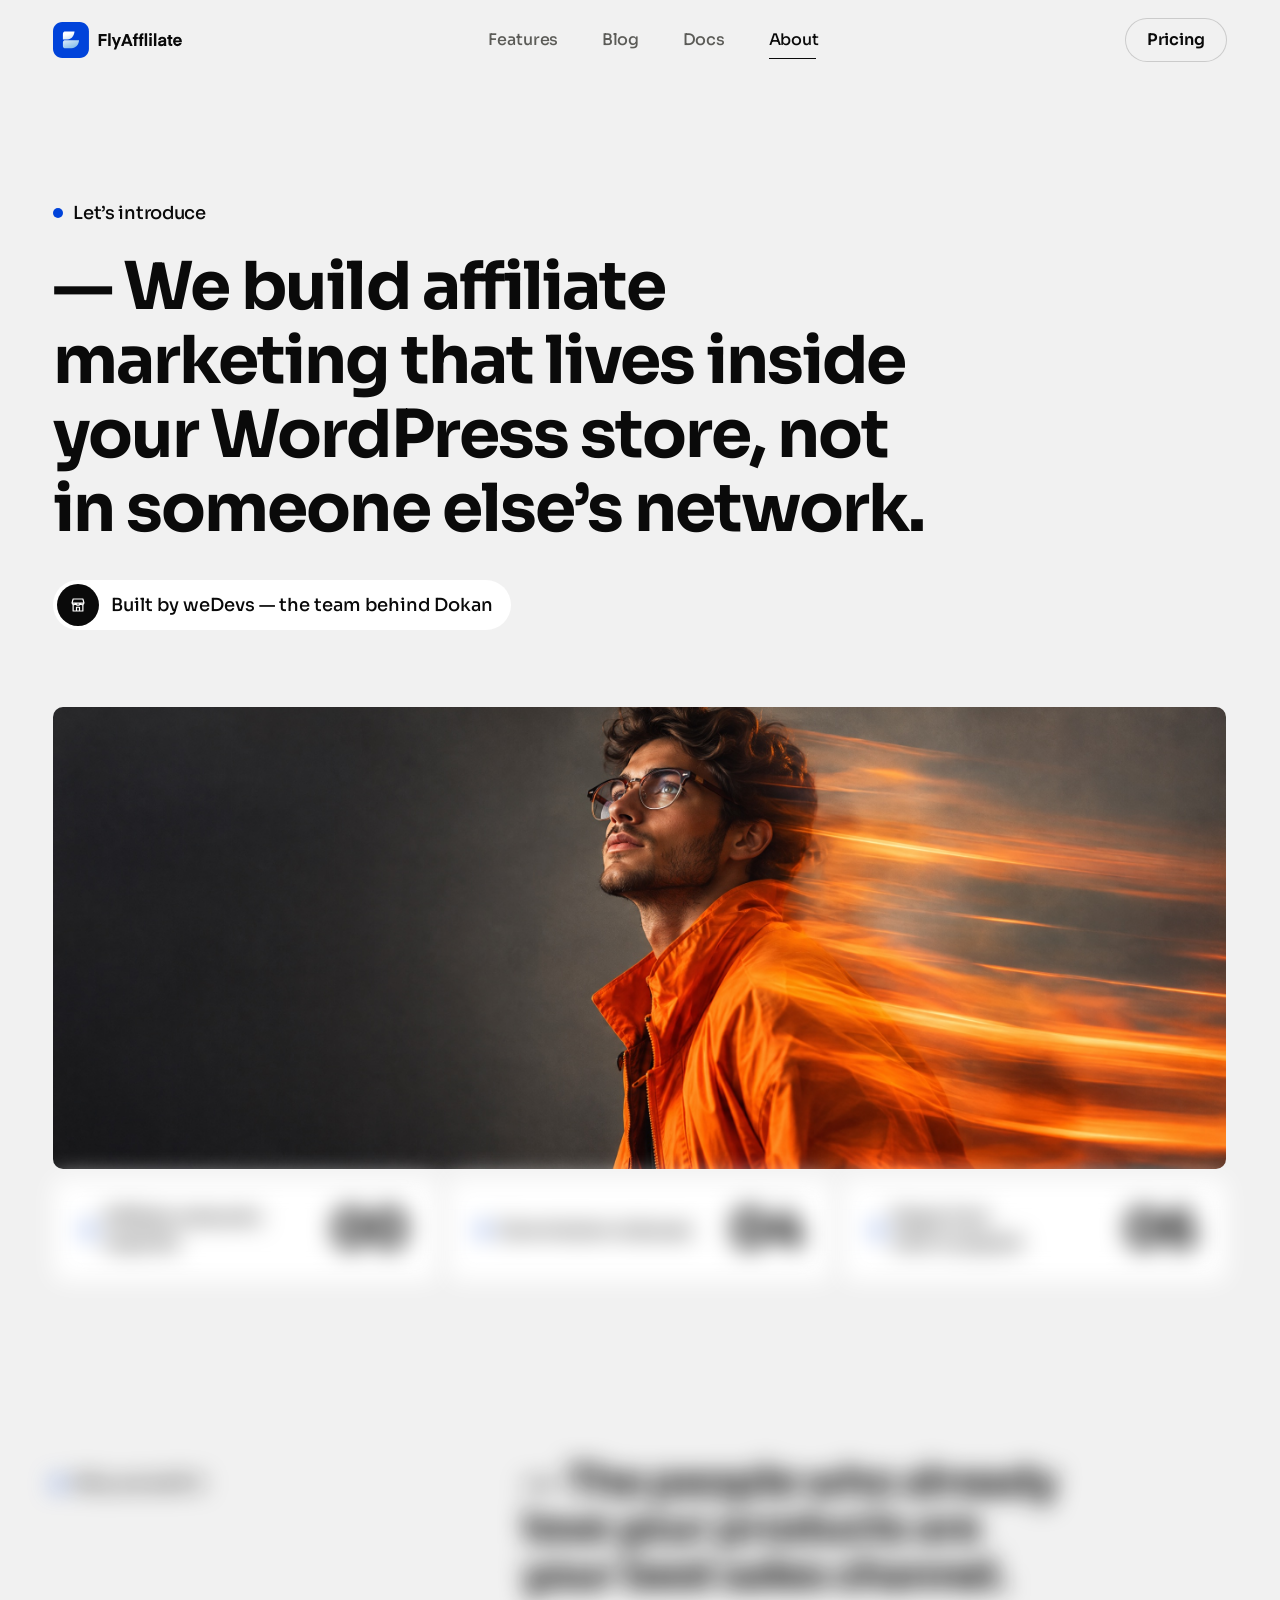
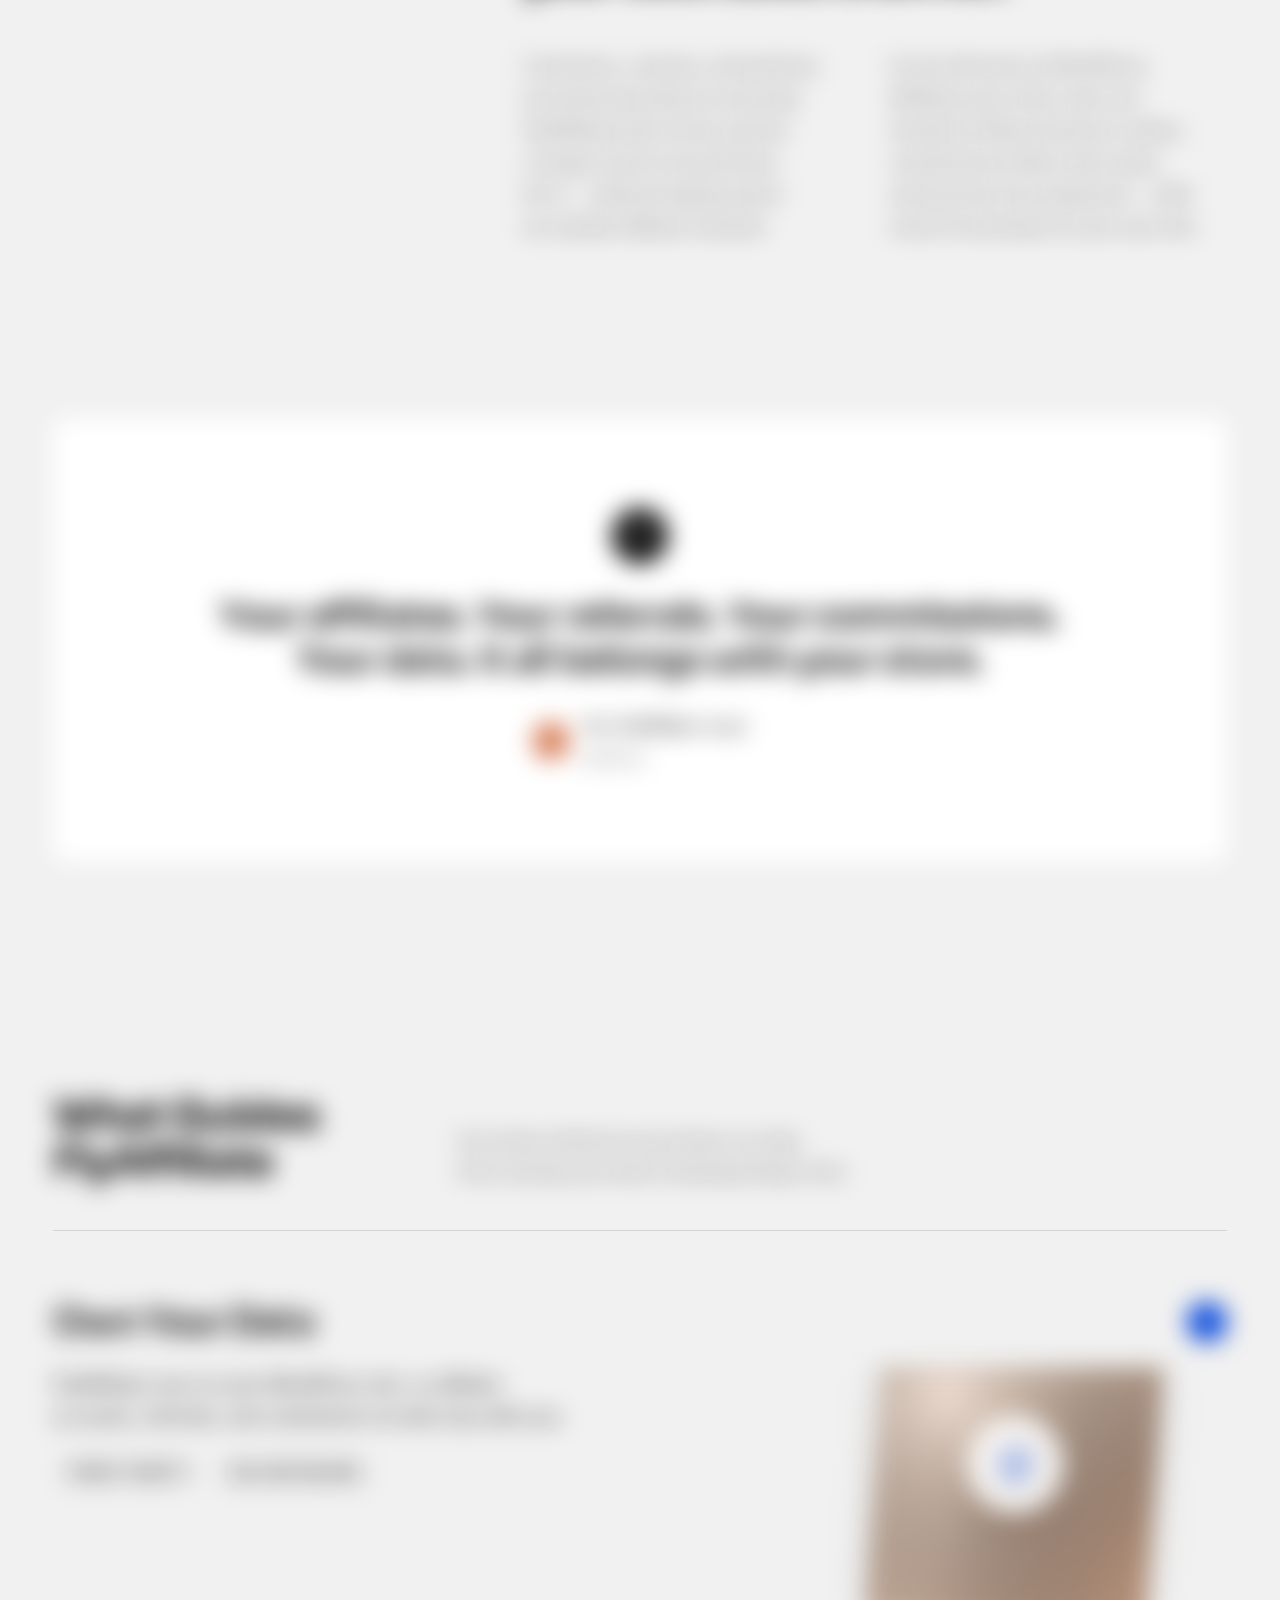
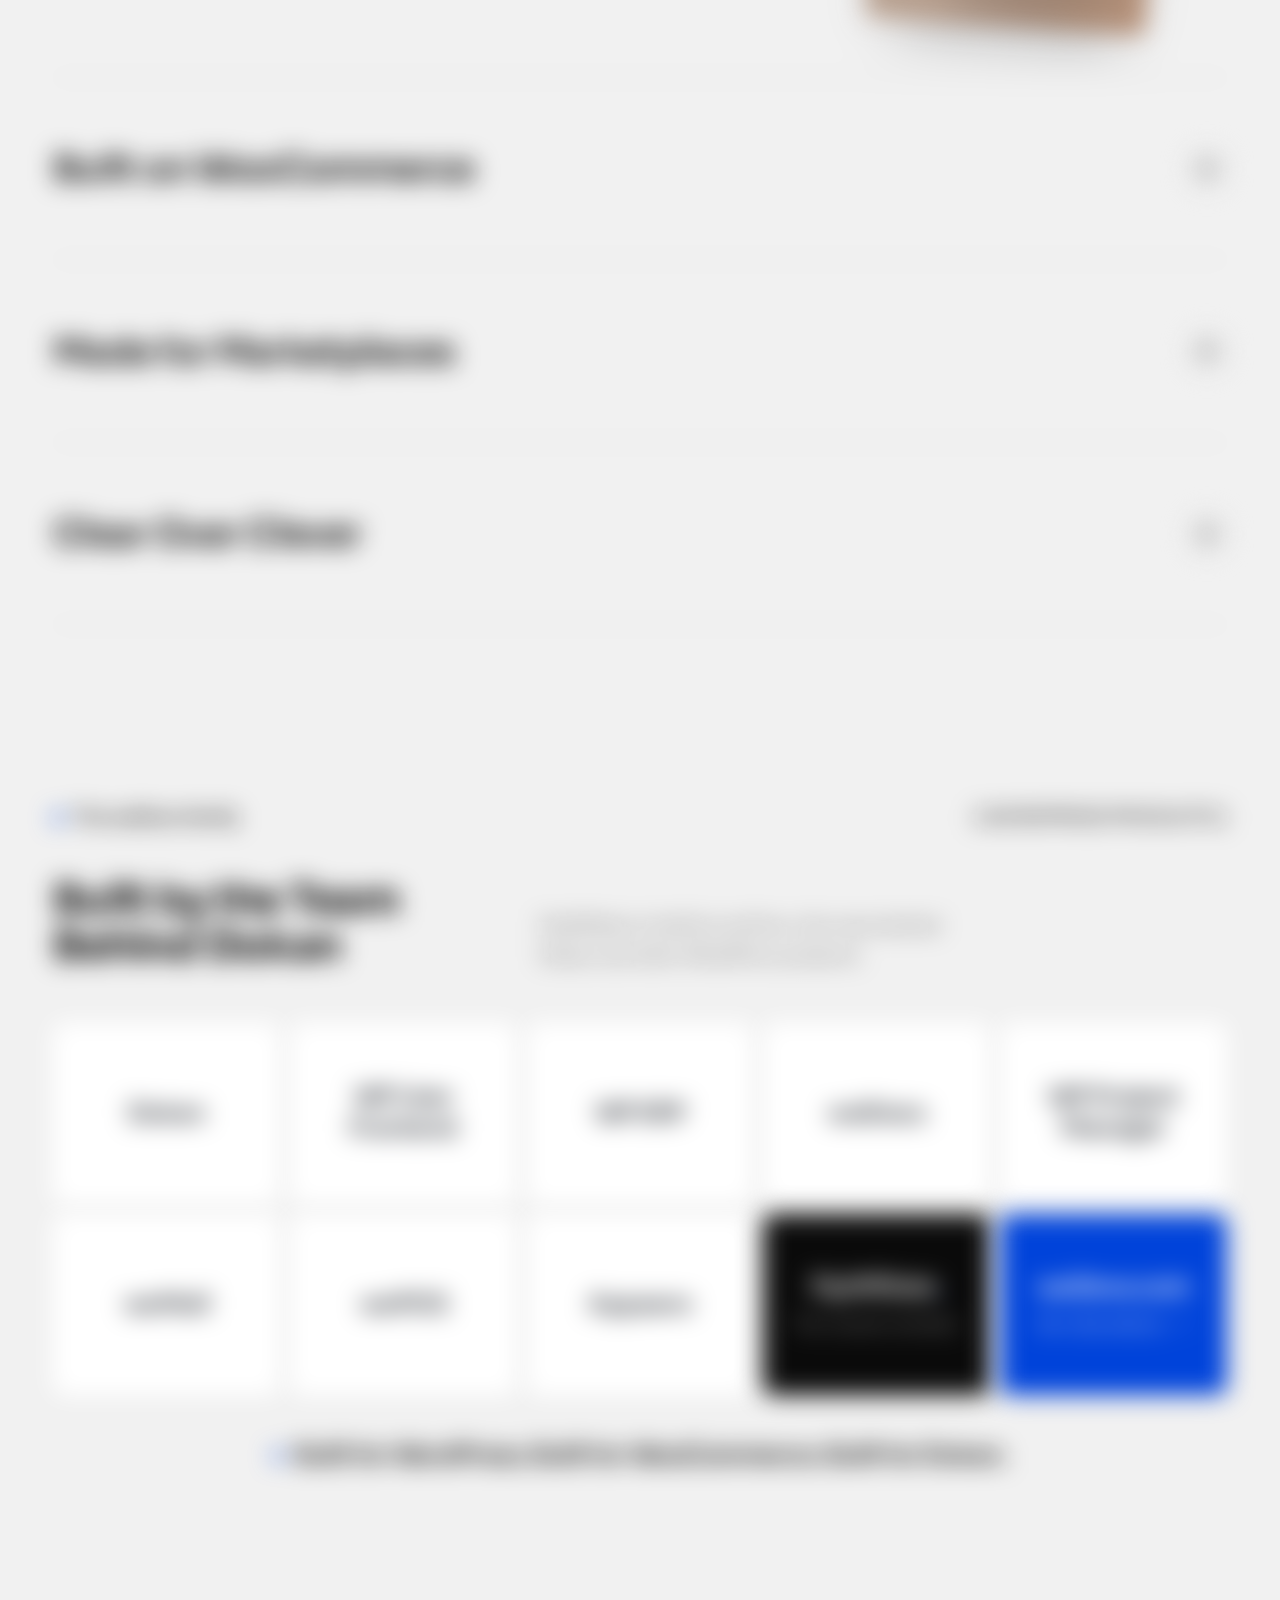
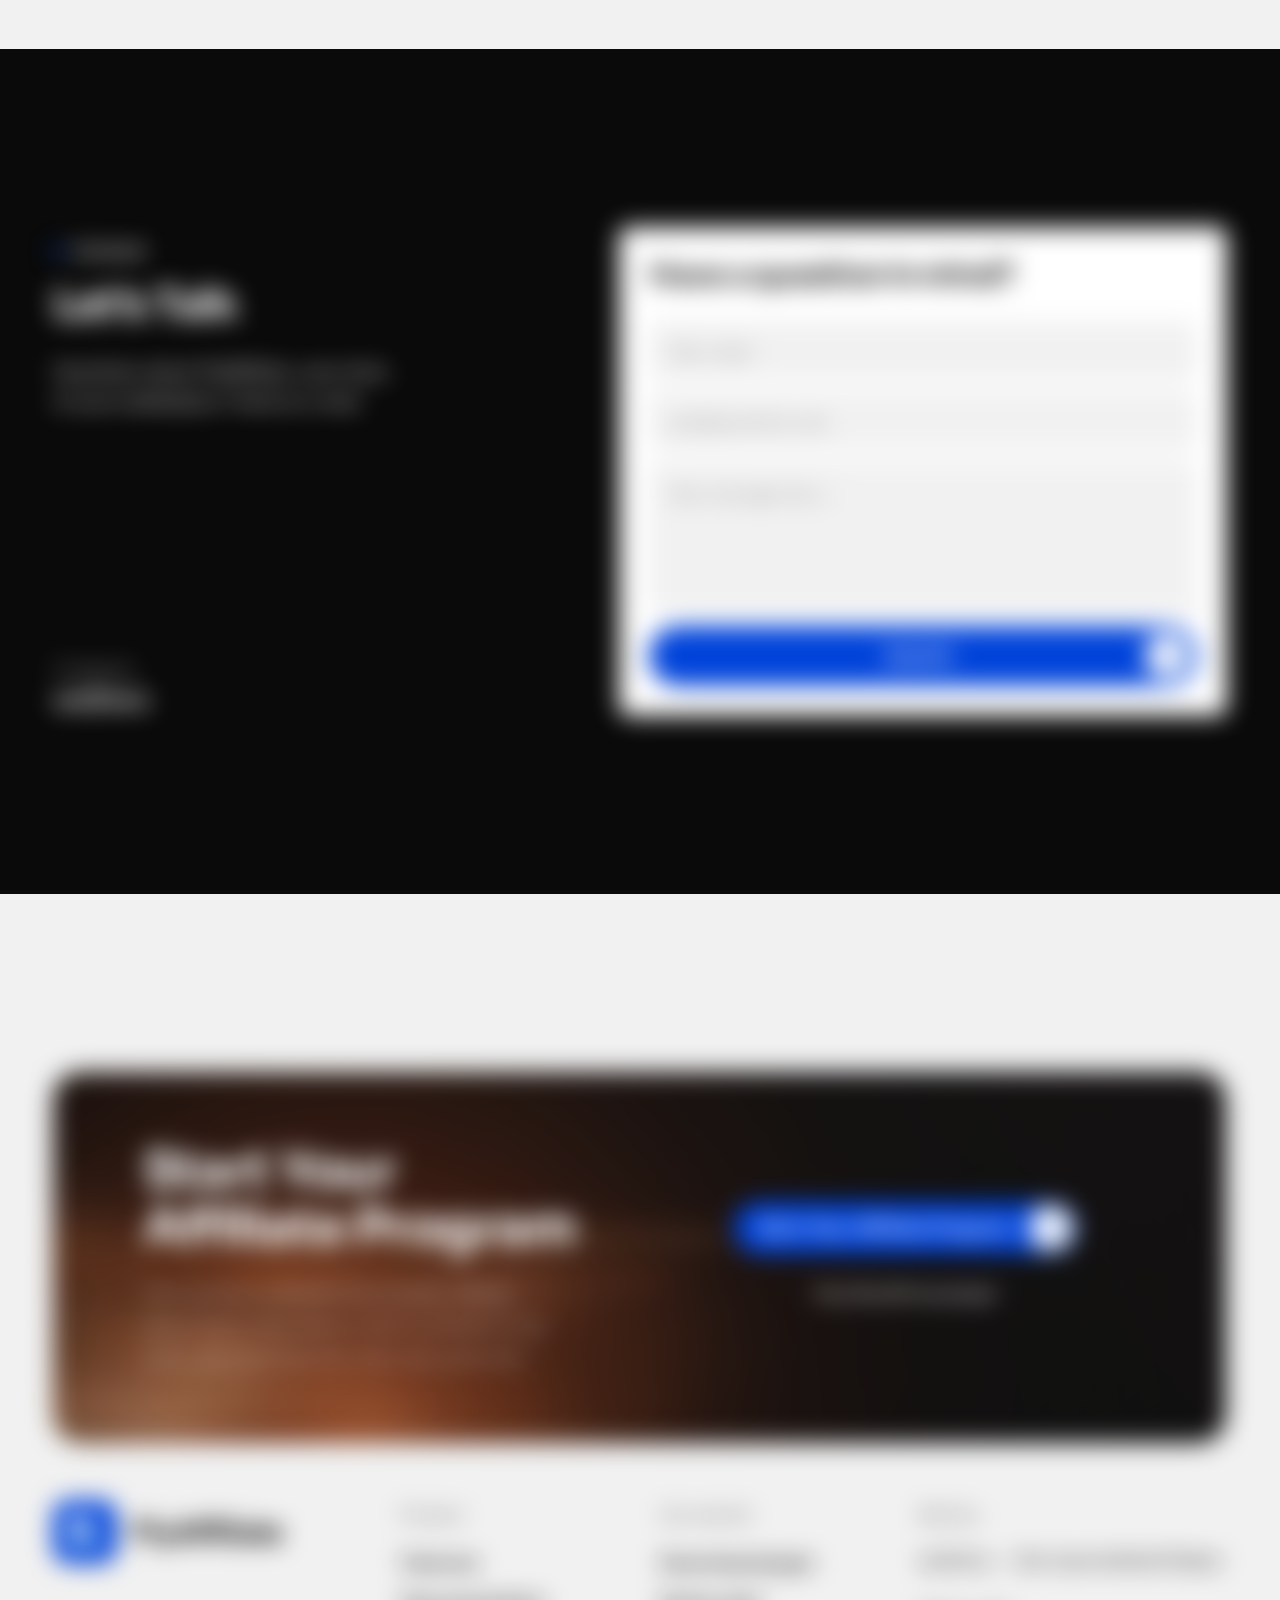
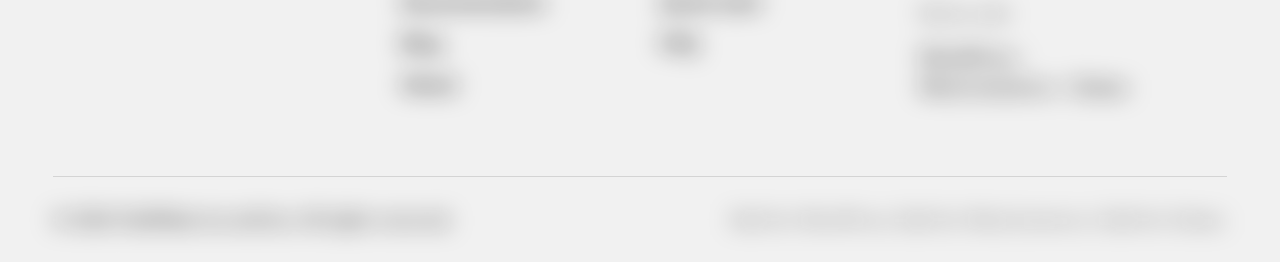
==== about/index.html @ 1cd8ad5a "Pricing: green check icons on the Starter and Agency cards Co-Authored-By: Claude Opus 5.5 <noreply@" ====
<!doctype html>
<html lang="en">
<head>
<meta charset="utf-8">
<meta name="viewport" content="width=device-width, initial-scale=1">
<title>About — FlyAffiliate</title>
<meta name="description" content="FlyAffiliate is built by weDevs, the team behind Dokan and other WordPress products. Affiliate marketing that runs on your own WordPress site.">
<meta property="og:title" content="About — FlyAffiliate">
<meta property="og:description" content="FlyAffiliate is built by weDevs, the team behind Dokan and other WordPress products. Affiliate marketing that runs on your own WordPress site.">
<meta name="theme-color" content="#f1f1f1">
<link rel="icon" href="/assets/img/favicon.svg" type="image/svg+xml">
<link rel="preconnect" href="https://fonts.googleapis.com">
<link rel="preconnect" href="https://fonts.gstatic.com" crossorigin>
<link rel="stylesheet" href="https://fonts.googleapis.com/css2?family=Sora:wght@400;500;600;700&amp;family=Lato:wght@400;700&amp;display=swap">
<link rel="stylesheet" href="/assets/css/site.css?v=158">
<script>document.documentElement.classList.add('js')</script>
</head>
<body class="">
<a class="skip" href="#main">Skip to content</a>

<header class="hdr">
  <div class="hdr__in">
    <a class="logo" href="/" aria-label="FlyAffiliate home"><svg class="logo__svg" viewBox="0 0 520 145" fill="none" aria-hidden="true"><path transform="translate(15 0)" d="M178.954 96.4067H169.011V48.0548H201.087V57.1804H178.954V67.3275H200.065V76.453H178.954V96.4067ZM217.172 96.4067H207.502V45.3307H217.172V96.4067ZM229.734 110.572L235.727 95.7938L221.63 60.7216H231.913L240.494 84.5571L249.143 60.7216H259.222L239.268 110.572H229.734ZM269.489 96.4067H259.069L277.252 48.0548H287.74L305.923 96.4067H295.231L292.303 88.0984H272.417L269.489 96.4067ZM282.428 60.313H282.292L275.618 79.1771H289.102L282.428 60.313ZM321.218 60.7216H326.734V68.349H321.218V96.4067H311.548V68.349H306.44V60.7216H311.548V57.8614C311.548 49.2806 316.451 45.3307 323.67 45.3307C325.372 45.3307 326.53 45.4669 326.53 45.4669V53.7753C326.53 53.7753 326.121 53.7072 325.032 53.7072C322.716 53.7072 321.218 54.6606 321.218 57.6571V60.7216ZM343.84 60.7216H349.356V68.349H343.84V96.4067H334.169V68.349H329.062V60.7216H334.169V57.8614C334.169 49.2806 339.072 45.3307 346.291 45.3307C347.994 45.3307 349.151 45.4669 349.151 45.4669V53.7753C349.151 53.7753 348.743 53.7072 347.653 53.7072C345.338 53.7072 343.84 54.6606 343.84 57.6571V60.7216ZM364.202 96.4067H354.531V45.3307H364.202V96.4067ZM377.868 56.0907C374.463 56.0907 372.012 53.7072 372.012 50.3021C372.012 46.8971 374.463 44.4454 377.868 44.4454C381.273 44.4454 383.725 46.8971 383.725 50.3021C383.725 53.7072 381.273 56.0907 377.868 56.0907ZM373.033 96.4067V60.7216H382.704V96.4067H373.033ZM401.259 96.4067H391.588V45.3307H401.259V96.4067ZM431.663 80.3348L423.082 81.7649C418.928 82.5141 417.634 84.0123 417.634 85.9872C417.634 88.4389 419.132 89.7328 423.014 89.7328C428.667 89.7328 431.663 86.4639 431.663 81.7649V80.3348ZM420.835 97.224C412.595 97.224 408.304 92.6612 408.304 86.2596C408.304 80.0624 412.595 76.3849 422.129 74.8867L431.663 73.4566V73.1161C431.663 69.6429 429.484 67.8723 425.262 67.8723C420.767 67.8723 418.996 69.7791 418.656 72.2308H409.122C409.666 66.0335 413.889 59.9044 425.194 59.9044C435.681 59.9044 440.857 64.8758 440.857 73.1842V90.0052C440.857 92.3207 441.265 94.9766 441.878 96.4067H432.548C432.48 96.4067 432.14 94.7723 432.14 92.4569C429.892 95.6576 426.283 97.224 420.835 97.224ZM465.536 87.826V96.2024C465.536 96.2024 463.901 96.611 460.973 96.611C453.141 96.611 450.008 92.5931 450.008 85.7148V68.349H445.173V60.7216H450.008V51.8685H459.679V60.7216H465.604V68.349H459.679V84.6933C459.679 87.0769 460.768 88.1665 463.288 88.1665C464.582 88.1665 465.536 87.826 465.536 87.826ZM504.029 81.3563H478.151C478.832 86.2596 481.965 88.9156 486.8 88.9156C489.728 88.9156 492.52 87.6217 493.678 85.0338H503.416C501.305 92.2526 494.768 97.224 486.527 97.224C475.972 97.224 468.549 89.4604 468.549 78.4961C468.549 67.9404 475.903 59.9044 486.459 59.9044C497.015 59.9044 504.166 67.9404 504.166 78.4961C504.166 80.0624 504.029 81.3563 504.029 81.3563ZM486.391 67.668C481.965 67.668 479.104 70.3239 478.287 74.41H494.495C493.814 70.392 490.886 67.668 486.391 67.668Z" fill="currentColor"/><path d="M107.714 0H37.0553C16.5902 0 0 16.5902 0 37.0553V107.714C0 128.179 16.5902 144.77 37.0553 144.77H107.714C128.179 144.77 144.77 128.179 144.77 107.714V37.0553C144.77 16.5902 128.179 0 107.714 0Z" fill="#0043DA"/><path d="M69.2728 73.4424L86.6224 73.4512L86.6312 73.459H104.872C104.363 82.3335 101.799 89.8923 95.3021 96.3125C84.3555 106.546 74.8352 105.705 61.0267 105.705H57.7572L48.6107 105.671C45.5365 105.671 39.9398 103.157 39.9398 97.6201L39.9222 82.1641C39.9137 75.9901 44.7298 73.4424 49.2562 73.4424H69.2728ZM86.6224 38.2158V38.9033L86.5297 39.0654H86.5375C85.739 49.4347 78.7925 69.2558 57.6722 70.4873H39.9144V47.1328C39.9145 40.7635 45.01 38.2158 49.2562 38.2158H86.6224Z" fill="url(#fa-logo-g13)"/><defs><linearGradient id="fa-logo-g13" x1="78.9513" y1="41.6539" x2="102.679" y2="109.094" gradientUnits="userSpaceOnUse"><stop stop-color="#fff"/><stop offset="1" stop-color="#70B2E6"/></linearGradient></defs></svg></a>
    <nav class="hdr__nav" aria-label="Main">
      <a class="hdr__link" href="/features/">Features</a>
      <a class="hdr__link" href="/blog/">Blog</a>
      <a class="hdr__link" href="/docs/">Docs</a>
      <a class="hdr__link" href="/about/" aria-current="page">About</a>
    </nav>
    <a class="btn hdr__cta btn--secondary btn--sm" href="/pricing/"><span class="btn__t">Pricing</span></a>
    <button class="hdr__burger" type="button" aria-label="Open menu" aria-expanded="false" aria-controls="drawer" data-menu><svg viewBox="0 0 24 24" fill="none" stroke="currentColor" stroke-width="1.8" stroke-linecap="round"><path d="M4 8h16M4 16h16"/></svg></button>
  </div>
</header>
<div class="drawer" id="drawer" data-drawer aria-hidden="true">
  <div class="drawer__top"><a class="logo" href="/" aria-label="FlyAffiliate home"><svg class="logo__svg" viewBox="0 0 520 145" fill="none" aria-hidden="true"><path transform="translate(15 0)" d="M178.954 96.4067H169.011V48.0548H201.087V57.1804H178.954V67.3275H200.065V76.453H178.954V96.4067ZM217.172 96.4067H207.502V45.3307H217.172V96.4067ZM229.734 110.572L235.727 95.7938L221.63 60.7216H231.913L240.494 84.5571L249.143 60.7216H259.222L239.268 110.572H229.734ZM269.489 96.4067H259.069L277.252 48.0548H287.74L305.923 96.4067H295.231L292.303 88.0984H272.417L269.489 96.4067ZM282.428 60.313H282.292L275.618 79.1771H289.102L282.428 60.313ZM321.218 60.7216H326.734V68.349H321.218V96.4067H311.548V68.349H306.44V60.7216H311.548V57.8614C311.548 49.2806 316.451 45.3307 323.67 45.3307C325.372 45.3307 326.53 45.4669 326.53 45.4669V53.7753C326.53 53.7753 326.121 53.7072 325.032 53.7072C322.716 53.7072 321.218 54.6606 321.218 57.6571V60.7216ZM343.84 60.7216H349.356V68.349H343.84V96.4067H334.169V68.349H329.062V60.7216H334.169V57.8614C334.169 49.2806 339.072 45.3307 346.291 45.3307C347.994 45.3307 349.151 45.4669 349.151 45.4669V53.7753C349.151 53.7753 348.743 53.7072 347.653 53.7072C345.338 53.7072 343.84 54.6606 343.84 57.6571V60.7216ZM364.202 96.4067H354.531V45.3307H364.202V96.4067ZM377.868 56.0907C374.463 56.0907 372.012 53.7072 372.012 50.3021C372.012 46.8971 374.463 44.4454 377.868 44.4454C381.273 44.4454 383.725 46.8971 383.725 50.3021C383.725 53.7072 381.273 56.0907 377.868 56.0907ZM373.033 96.4067V60.7216H382.704V96.4067H373.033ZM401.259 96.4067H391.588V45.3307H401.259V96.4067ZM431.663 80.3348L423.082 81.7649C418.928 82.5141 417.634 84.0123 417.634 85.9872C417.634 88.4389 419.132 89.7328 423.014 89.7328C428.667 89.7328 431.663 86.4639 431.663 81.7649V80.3348ZM420.835 97.224C412.595 97.224 408.304 92.6612 408.304 86.2596C408.304 80.0624 412.595 76.3849 422.129 74.8867L431.663 73.4566V73.1161C431.663 69.6429 429.484 67.8723 425.262 67.8723C420.767 67.8723 418.996 69.7791 418.656 72.2308H409.122C409.666 66.0335 413.889 59.9044 425.194 59.9044C435.681 59.9044 440.857 64.8758 440.857 73.1842V90.0052C440.857 92.3207 441.265 94.9766 441.878 96.4067H432.548C432.48 96.4067 432.14 94.7723 432.14 92.4569C429.892 95.6576 426.283 97.224 420.835 97.224ZM465.536 87.826V96.2024C465.536 96.2024 463.901 96.611 460.973 96.611C453.141 96.611 450.008 92.5931 450.008 85.7148V68.349H445.173V60.7216H450.008V51.8685H459.679V60.7216H465.604V68.349H459.679V84.6933C459.679 87.0769 460.768 88.1665 463.288 88.1665C464.582 88.1665 465.536 87.826 465.536 87.826ZM504.029 81.3563H478.151C478.832 86.2596 481.965 88.9156 486.8 88.9156C489.728 88.9156 492.52 87.6217 493.678 85.0338H503.416C501.305 92.2526 494.768 97.224 486.527 97.224C475.972 97.224 468.549 89.4604 468.549 78.4961C468.549 67.9404 475.903 59.9044 486.459 59.9044C497.015 59.9044 504.166 67.9404 504.166 78.4961C504.166 80.0624 504.029 81.3563 504.029 81.3563ZM486.391 67.668C481.965 67.668 479.104 70.3239 478.287 74.41H494.495C493.814 70.392 490.886 67.668 486.391 67.668Z" fill="currentColor"/><path d="M107.714 0H37.0553C16.5902 0 0 16.5902 0 37.0553V107.714C0 128.179 16.5902 144.77 37.0553 144.77H107.714C128.179 144.77 144.77 128.179 144.77 107.714V37.0553C144.77 16.5902 128.179 0 107.714 0Z" fill="#0043DA"/><path d="M69.2728 73.4424L86.6224 73.4512L86.6312 73.459H104.872C104.363 82.3335 101.799 89.8923 95.3021 96.3125C84.3555 106.546 74.8352 105.705 61.0267 105.705H57.7572L48.6107 105.671C45.5365 105.671 39.9398 103.157 39.9398 97.6201L39.9222 82.1641C39.9137 75.9901 44.7298 73.4424 49.2562 73.4424H69.2728ZM86.6224 38.2158V38.9033L86.5297 39.0654H86.5375C85.739 49.4347 78.7925 69.2558 57.6722 70.4873H39.9144V47.1328C39.9145 40.7635 45.01 38.2158 49.2562 38.2158H86.6224Z" fill="url(#fa-logo-g14)"/><defs><linearGradient id="fa-logo-g14" x1="78.9513" y1="41.6539" x2="102.679" y2="109.094" gradientUnits="userSpaceOnUse"><stop stop-color="#fff"/><stop offset="1" stop-color="#70B2E6"/></linearGradient></defs></svg></a><button class="drawer__x" type="button" aria-label="Close menu" data-menu-close><svg viewBox="0 0 24 24" fill="none" stroke="currentColor" stroke-width="1.8" stroke-linecap="round"><path d="m6 6 12 12M18 6 6 18"/></svg></button></div>
  <nav class="drawer__nav" aria-label="Mobile">
    <a href="/features/"><small>01</small>Features</a>
    <a href="/blog/"><small>02</small>Blog</a>
    <a href="/docs/"><small>03</small>Docs</a>
    <a href="/about/" aria-current="page"><small>04</small>About</a>
    <a href="/pricing/"><small>05</small>Pricing</a>
  </nav>
  <div class="drawer__foot"><a class="btn" href="https://wordpress.org/plugins/search/flyaffiliate/" target="_blank" rel="noopener"><span class="btn__t">Get Started</span><span class="btn__i" aria-hidden="true"><svg viewBox="0 0 28 16" fill="none" stroke="currentColor" stroke-width="1.6" stroke-linecap="round" stroke-linejoin="round"><path d="M1.5 8h24M19 1.5 25.5 8 19 14.5"/></svg></span></a><p>Free WordPress plugin</p></div>
</div>
<main id="main">

<section class="phero" aria-labelledby="a-h">
  <div class="wrap">
    <div class="phero__grid">
      <div class="phero__l"><p class="eyebrow">Let’s introduce</p></div>
      <div class="phero__r">
        <h1 id="a-h" class="phero__h" data-reveal><span aria-hidden="true">— </span>We build affiliate marketing that lives inside your WordPress store, not in someone else’s network.</h1>
        <div class="phero__row" data-reveal><span class="chip-rate"><i><svg viewBox="0 0 24 24" fill="none" stroke="currentColor" stroke-width="1.6" stroke-linejoin="round"><path d="M4 9.5 5.5 4h13L20 9.5M4 9.5h16M4 9.5a2.7 2.7 0 0 0 5.3 0 2.7 2.7 0 0 0 5.4 0 2.7 2.7 0 0 0 5.3 0M5.5 12v8h13v-8M10 20v-5h4v5"/></svg></i>Built by weDevs — the team behind Dokan</span></div>
      </div>
    </div>
    <div class="abanner art art--hero" data-reveal aria-hidden="true"></div>
    <div class="astats" data-reveal-stagger>
      <div><p class="eyebrow">Affiliate networks required</p><b>00</b></div>
      <div><p class="eyebrow">Commission statuses</p><b>04</b></div>
      <div><p class="eyebrow">Steps from click to payout</p><b>06</b></div>
    </div>
  </div>
</section>

<section class="sec" id="story" aria-labelledby="story-h">
  <div class="wrap">
    <div class="intro__grid intro__grid--top">
      <div class="intro__l"><p class="eyebrow">Why we built it</p></div>
      <div class="intro__r">
        <h2 id="story-h" class="statement" data-reveal><span class="dash" aria-hidden="true">—</span> The people who already love your products are your best sales channel.</h2>
        <div class="astory" data-reveal>
          <p>Customers, creators, and partners recommend products every day. FlyAffiliate gives store owners a simple way to reward them for it — without signing up for an outside affiliate network.</p>
          <p>It runs directly on WordPress. Affiliates get a link, sales are tracked to WooCommerce orders, commissions follow clear rules, and payouts stay organized — with every record kept on your own site.</p>
        </div>
      </div>
    </div>
  </div>
</section>

<section class="sec" id="belief" aria-label="What we believe">
  <div class="wrap aquote" data-reveal>
    <span class="aquote__mark" aria-hidden="true">“</span>
    <p class="aquote__t">Your affiliates. Your referrals. Your commissions. Your data. It all belongs with your store.</p>
    <p class="aquote__by"><span class="av" style="--h:18">FA</span><span><b>The FlyAffiliate team</b><small>weDevs</small></span></p>
  </div>
</section>

<section class="sec" id="principles" aria-labelledby="pr-h">
  <div class="wrap">
    <div class="split-head split-head--flush">
      <div><p class="eyebrow">How we build</p><h2 id="pr-h" class="h2" data-reveal>What Guides <br>FlyAffiliate</h2></div>
      <p class="lead muted" data-reveal>Four ideas behind every feature we ship, <br>from owning your data to keeping things clear.</p>
    </div>
    <div class="svc" data-accordion>
      
      <div class="svc__row is-open">
        <h3 class="svc__h"><button class="svc__head" type="button" aria-expanded="true" aria-controls="pr-0"><span class="svc__t">Own Your Data</span><span class="svc__ic" aria-hidden="true"><svg viewBox="0 0 20 20" fill="none" stroke="currentColor" stroke-width="1.6" stroke-linecap="round"><path d="M10 3v14M3 10h14"/></svg></span></button></h3>
        <div class="svc__body" id="pr-0" role="region"><div class="svc__in">
          <div class="svc__copy"><p>FlyAffiliate runs on your WordPress site, so affiliate accounts, referrals, and commission records stay with you.</p><ul class="tags"><li>First-party</li><li>No network</li></ul></div>
          <div class="svc__vis art art--sand"><span class="svc__glyph"><svg viewBox="0 0 24 24" fill="none" stroke="currentColor" stroke-width="1.6" stroke-linejoin="round"><path d="M12 3.5 19 6v5.5c0 4.3-2.9 7.7-7 9-4.1-1.3-7-4.7-7-9V6z"/><path d="m9 12 2.2 2.2L15.5 10" stroke-linecap="round"/></svg></span></div>
        </div></div>
      </div>
      <div class="svc__row">
        <h3 class="svc__h"><button class="svc__head" type="button" aria-expanded="false" aria-controls="pr-1"><span class="svc__t">Built on WooCommerce</span><span class="svc__ic" aria-hidden="true"><svg viewBox="0 0 20 20" fill="none" stroke="currentColor" stroke-width="1.6" stroke-linecap="round"><path d="M10 3v14M3 10h14"/></svg></span></button></h3>
        <div class="svc__body" id="pr-1" role="region"><div class="svc__in">
          <div class="svc__copy"><p>Commissions are tied to real WooCommerce orders and calculated per item, with support for both checkout types.</p><ul class="tags"><li>Orders</li><li>Classic + block</li></ul></div>
          <div class="svc__vis art art--peach"><span class="svc__glyph"><svg viewBox="0 0 24 24" fill="none" stroke="currentColor" stroke-width="1.6" stroke-linecap="round" stroke-linejoin="round"><path d="M3 4h2.2l2.2 11h10.8L20.5 7H6.4"/><circle cx="9.5" cy="19" r="1.4"/><circle cx="17" cy="19" r="1.4"/></svg></span></div>
        </div></div>
      </div>
      <div class="svc__row">
        <h3 class="svc__h"><button class="svc__head" type="button" aria-expanded="false" aria-controls="pr-2"><span class="svc__t">Made for Marketplaces</span><span class="svc__ic" aria-hidden="true"><svg viewBox="0 0 20 20" fill="none" stroke="currentColor" stroke-width="1.6" stroke-linecap="round"><path d="M10 3v14M3 10h14"/></svg></span></button></h3>
        <div class="svc__body" id="pr-2" role="region"><div class="svc__in">
          <div class="svc__copy"><p>From the team behind Dokan: vendors can run their own affiliate programs with their own rules.</p><ul class="tags"><li>Dokan</li><li>Vendors</li></ul></div>
          <div class="svc__vis art art--dune"><span class="svc__glyph"><svg viewBox="0 0 24 24" fill="none" stroke="currentColor" stroke-width="1.6" stroke-linejoin="round"><path d="M4 9.5 5.5 4h13L20 9.5M4 9.5h16M4 9.5a2.7 2.7 0 0 0 5.3 0 2.7 2.7 0 0 0 5.4 0 2.7 2.7 0 0 0 5.3 0M5.5 12v8h13v-8M10 20v-5h4v5"/></svg></span></div>
        </div></div>
      </div>
      <div class="svc__row">
        <h3 class="svc__h"><button class="svc__head" type="button" aria-expanded="false" aria-controls="pr-3"><span class="svc__t">Clear Over Clever</span><span class="svc__ic" aria-hidden="true"><svg viewBox="0 0 20 20" fill="none" stroke="currentColor" stroke-width="1.6" stroke-linecap="round"><path d="M10 3v14M3 10h14"/></svg></span></button></h3>
        <div class="svc__body" id="pr-3" role="region"><div class="svc__in">
          <div class="svc__copy"><p>Four statuses, a hold period, and payouts you can review first. You always know who you’re paying and why.</p><ul class="tags"><li>Statuses</li><li>CSV records</li></ul></div>
          <div class="svc__vis art art--stone"><span class="svc__glyph"><svg viewBox="0 0 20 20" fill="none" stroke="currentColor" stroke-width="1.8" stroke-linecap="round" stroke-linejoin="round"><path d="m5 10.5 3.2 3L15 6.5"/></svg></span></div>
        </div></div>
      </div>
    </div>
  </div>
</section>

<section class="sec" id="family" aria-labelledby="fam-h">
  <div class="wrap">
    <div class="shead" data-reveal><p class="eyebrow">The weDevs family</p><p class="bracket">[ WordPress products ]</p></div>
    <div class="split-head">
      <h2 id="fam-h" class="h2" data-reveal>Built by the Team <br>Behind Dokan</h2>
      <p class="lead muted" data-reveal>FlyAffiliate is built by weDevs, the team behind <br>Dokan and other WordPress products.</p>
    </div>
    <ul class="fam" data-reveal-stagger>
      <li><span>Dokan</span></li><li><span>WP User Frontend</span></li><li><span>WP ERP</span></li><li><span>weDocs</span></li><li><span>WP Project Manager</span></li><li><span>weMail</span></li><li><span>wePOS</span></li><li><span>Appsero</span></li>
      <li class="fam--me"><span>FlyAffiliate<i>.</i></span><small>The newest member</small></li>
      <li class="fam--more"><a href="https://wedevs.com" target="_blank" rel="noopener"><span>weDevs.com</span><small>See all products <svg viewBox="0 0 28 16" fill="none" stroke="currentColor" stroke-width="1.6" stroke-linecap="round" stroke-linejoin="round"><path d="M1.5 8h24M19 1.5 25.5 8 19 14.5"/></svg></small></a></li>
    </ul>
    <p class="caption" data-reveal><span class="dot" aria-hidden="true"></span>Built for WordPress. Built for WooCommerce. Built for Dokan.</p>
  </div>
</section>

<section class="sec sec--dark contact" id="contact" aria-labelledby="c-h">
  <div class="wrap contact__grid">
    <div class="contact__l">
      <p class="eyebrow">Contact</p>
      <h2 id="c-h" class="h2xl" data-reveal>Let’s Talk</h2>
      <p class="lead contact__p" data-reveal>Questions about FlyAffiliate, your store, or your marketplace? Send us a note.</p>
      <div class="contact__meta" data-reveal><p class="muted">Company</p><a class="contact__big" href="https://wedevs.com" target="_blank" rel="noopener">weDevs</a></div>
    </div>
    <form class="contact__card form" data-demo-form data-reveal>
      <p class="contact__ct">Have a question in mind?</p>
      <label class="sr-only" for="c-name">Name</label><input id="c-name" class="field" type="text" name="name" placeholder="Your name" autocomplete="name" required>
      <label class="sr-only" for="c-email">Email</label><input id="c-email" class="field" type="email" name="email" placeholder="you@yourstore.com" autocomplete="email" required>
      <label class="sr-only" for="c-msg">Message</label><textarea id="c-msg" class="field field--area" name="message" placeholder="Your message here…" rows="4"></textarea>
      <button class="btn btn--block" type="submit"><span class="btn__t">Submit</span><span class="btn__i" aria-hidden="true"><svg viewBox="0 0 28 16" fill="none" stroke="currentColor" stroke-width="1.6" stroke-linecap="round" stroke-linejoin="round"><path d="M1.5 8h24M19 1.5 25.5 8 19 14.5"/></svg></span></button>
      <p class="form__note" data-form-note data-ok="Thanks — message received. (Demo form: nothing was sent.)" hidden role="status"></p>
    </form>
  </div>
</section>
</main>

<footer class="ftr">
  <div class="wrap">
    <div class="ftr__card art art--cta ftr__card--split" data-reveal>
      <div class="ftr__copy"><h2 class="h3 ftr__tag">Start Your <br>Affiliate Program</h2><p class="ftr__p">Your products already have people talking about them. Give them a way to promote your store and earn from the sales they generate.</p></div>
      <div class="ftr__cta"><a class="btn" href="https://wordpress.org/plugins/search/flyaffiliate/" target="_blank" rel="noopener"><span class="btn__t">Start Your Affiliate Program</span><span class="btn__i" aria-hidden="true"><svg viewBox="0 0 28 16" fill="none" stroke="currentColor" stroke-width="1.6" stroke-linecap="round" stroke-linejoin="round"><path d="M1.5 8h24M19 1.5 25.5 8 19 14.5"/></svg></span></a><a class="btn ftr__alt btn--tertiary" href="https://wordpress.org/plugins/search/flyaffiliate/" target="_blank" rel="noopener"><span class="btn__t">Free WordPress plugin</span></a></div>
    </div>
    <div class="ftr__row">
      <a class="logo ftr__logo" href="/" aria-label="FlyAffiliate home"><svg class="logo__svg" viewBox="0 0 520 145" fill="none" aria-hidden="true"><path transform="translate(15 0)" d="M178.954 96.4067H169.011V48.0548H201.087V57.1804H178.954V67.3275H200.065V76.453H178.954V96.4067ZM217.172 96.4067H207.502V45.3307H217.172V96.4067ZM229.734 110.572L235.727 95.7938L221.63 60.7216H231.913L240.494 84.5571L249.143 60.7216H259.222L239.268 110.572H229.734ZM269.489 96.4067H259.069L277.252 48.0548H287.74L305.923 96.4067H295.231L292.303 88.0984H272.417L269.489 96.4067ZM282.428 60.313H282.292L275.618 79.1771H289.102L282.428 60.313ZM321.218 60.7216H326.734V68.349H321.218V96.4067H311.548V68.349H306.44V60.7216H311.548V57.8614C311.548 49.2806 316.451 45.3307 323.67 45.3307C325.372 45.3307 326.53 45.4669 326.53 45.4669V53.7753C326.53 53.7753 326.121 53.7072 325.032 53.7072C322.716 53.7072 321.218 54.6606 321.218 57.6571V60.7216ZM343.84 60.7216H349.356V68.349H343.84V96.4067H334.169V68.349H329.062V60.7216H334.169V57.8614C334.169 49.2806 339.072 45.3307 346.291 45.3307C347.994 45.3307 349.151 45.4669 349.151 45.4669V53.7753C349.151 53.7753 348.743 53.7072 347.653 53.7072C345.338 53.7072 343.84 54.6606 343.84 57.6571V60.7216ZM364.202 96.4067H354.531V45.3307H364.202V96.4067ZM377.868 56.0907C374.463 56.0907 372.012 53.7072 372.012 50.3021C372.012 46.8971 374.463 44.4454 377.868 44.4454C381.273 44.4454 383.725 46.8971 383.725 50.3021C383.725 53.7072 381.273 56.0907 377.868 56.0907ZM373.033 96.4067V60.7216H382.704V96.4067H373.033ZM401.259 96.4067H391.588V45.3307H401.259V96.4067ZM431.663 80.3348L423.082 81.7649C418.928 82.5141 417.634 84.0123 417.634 85.9872C417.634 88.4389 419.132 89.7328 423.014 89.7328C428.667 89.7328 431.663 86.4639 431.663 81.7649V80.3348ZM420.835 97.224C412.595 97.224 408.304 92.6612 408.304 86.2596C408.304 80.0624 412.595 76.3849 422.129 74.8867L431.663 73.4566V73.1161C431.663 69.6429 429.484 67.8723 425.262 67.8723C420.767 67.8723 418.996 69.7791 418.656 72.2308H409.122C409.666 66.0335 413.889 59.9044 425.194 59.9044C435.681 59.9044 440.857 64.8758 440.857 73.1842V90.0052C440.857 92.3207 441.265 94.9766 441.878 96.4067H432.548C432.48 96.4067 432.14 94.7723 432.14 92.4569C429.892 95.6576 426.283 97.224 420.835 97.224ZM465.536 87.826V96.2024C465.536 96.2024 463.901 96.611 460.973 96.611C453.141 96.611 450.008 92.5931 450.008 85.7148V68.349H445.173V60.7216H450.008V51.8685H459.679V60.7216H465.604V68.349H459.679V84.6933C459.679 87.0769 460.768 88.1665 463.288 88.1665C464.582 88.1665 465.536 87.826 465.536 87.826ZM504.029 81.3563H478.151C478.832 86.2596 481.965 88.9156 486.8 88.9156C489.728 88.9156 492.52 87.6217 493.678 85.0338H503.416C501.305 92.2526 494.768 97.224 486.527 97.224C475.972 97.224 468.549 89.4604 468.549 78.4961C468.549 67.9404 475.903 59.9044 486.459 59.9044C497.015 59.9044 504.166 67.9404 504.166 78.4961C504.166 80.0624 504.029 81.3563 504.029 81.3563ZM486.391 67.668C481.965 67.668 479.104 70.3239 478.287 74.41H494.495C493.814 70.392 490.886 67.668 486.391 67.668Z" fill="currentColor"/><path d="M107.714 0H37.0553C16.5902 0 0 16.5902 0 37.0553V107.714C0 128.179 16.5902 144.77 37.0553 144.77H107.714C128.179 144.77 144.77 128.179 144.77 107.714V37.0553C144.77 16.5902 128.179 0 107.714 0Z" fill="#0043DA"/><path d="M69.2728 73.4424L86.6224 73.4512L86.6312 73.459H104.872C104.363 82.3335 101.799 89.8923 95.3021 96.3125C84.3555 106.546 74.8352 105.705 61.0267 105.705H57.7572L48.6107 105.671C45.5365 105.671 39.9398 103.157 39.9398 97.6201L39.9222 82.1641C39.9137 75.9901 44.7298 73.4424 49.2562 73.4424H69.2728ZM86.6224 38.2158V38.9033L86.5297 39.0654H86.5375C85.739 49.4347 78.7925 69.2558 57.6722 70.4873H39.9144V47.1328C39.9145 40.7635 45.01 38.2158 49.2562 38.2158H86.6224Z" fill="url(#fa-logo-g15)"/><defs><linearGradient id="fa-logo-g15" x1="78.9513" y1="41.6539" x2="102.679" y2="109.094" gradientUnits="userSpaceOnUse"><stop stop-color="#fff"/><stop offset="1" stop-color="#70B2E6"/></linearGradient></defs></svg></a>
      <div class="ftr__col"><p class="ftr__k">Product</p><a href="/features/">Features</a><a href="/docs/">Documentation</a><a href="/blog/">Blog</a><a href="/about/">About</a></div>
      <div class="ftr__col"><p class="ftr__k">Get started</p><a href="https://wordpress.org/plugins/search/flyaffiliate/" target="_blank" rel="noopener">Download plugin</a><a href="/docs/#quick-start">Quick start</a><a href="/#faq">FAQ</a></div>
      <div class="ftr__info">
        <div><p class="ftr__k">Built by</p><a class="ftr__v" href="https://wedevs.com" target="_blank" rel="noopener">weDevs — the team behind Dokan</a></div>
        <div><p class="ftr__k">Works with</p><p class="ftr__v">WordPress · WooCommerce · Dokan</p></div>
      </div>
    </div>
    <div class="ftr__base"><p>© 2026 FlyAffiliate by weDevs. All rights reserved.</p><p>Built for WordPress. Built for WooCommerce. Built for Dokan.</p></div>
  </div>
</footer>
<script src="/assets/js/site.js?v=158" defer></script>
</body>
</html>
---- assets/css/site.css ----
/* FlyAffiliate — site styles. Visual language follows the Kiro Framer template:
   #F1F1F1 canvas, white 10px cards, near-black bands, one blue primary (#0043DA),
   Inter (display optical size) with tight tracking, "● eyebrow  [ bracket ]" section heads. */

:root {
  --bg: #f1f1f1;
  --card: #fff;
  --ink: #0a0a0a;
  --ink-2: rgba(10, 10, 10, .6);
  --ink-3: rgba(10, 10, 10, .4);
  --line: rgba(10, 10, 10, .12);
  --chip: #e4e4e4;
  --dark: #0a0a0a;
  --dark-2: #171717;
  --dark-3: #232323;
  --on-dark-2: rgba(255, 255, 255, .6);
  --dark-line: rgba(255, 255, 255, .12);
  --accent: #0043DA;      /* primary — fills, dots, buttons (white text on top) */
  --accent-2: #1d5cf0;    /* primary hover */
  --accent-soft: #e5ecfc; /* tint for icon wells and badges */
  --accent-ink: #0043DA;  /* text and icons on light surfaces */
  --accent-bright: #6b97ff; /* the primary on dark surfaces, where #0043DA is too dim */
  --on-accent: #fff;      /* text on primary fills */

  --r: 10px;
  --r-lg: 20px;
  --pill: 500px;
  --gut: clamp(20px, 4.1667vw, 60px);
  --maxw: 1496px; /* content area at 1920px screens */
  --sec: clamp(104px, 13.9vw, 200px);
  --font: "Lato", ui-sans-serif, system-ui, -apple-system, "Segoe UI", sans-serif;
  --ease: cubic-bezier(.22, 1, .36, 1);
  --ease-io: cubic-bezier(.65, 0, .35, 1);

  /* type scale — only the sizes from the FlyAffiliate typeface spec.
     Headings (Sora): H1 66 · H2 52 · H3 42 · H4 36 · H5 30 · H6 24
     Paragraphs (Lato): 25 · 20 (default) · 18. Smaller screens step down within the same set. */
  --font-head: "Sora", ui-sans-serif, system-ui, sans-serif;
  --h1: 66px; --h2: 52px; --h3: 42px; --h4: 36px; --h5: 30px; --h6: 24px;
  --t-lg: 25px; --t-def: 20px; --t-sm: 18px;
}

*, *::before, *::after { box-sizing: border-box; }
html { -webkit-text-size-adjust: 100%; scroll-behavior: smooth; scroll-padding-top: 92px; }
body {
  margin: 0; background: var(--bg); color: var(--ink);
  font-family: var(--font); font-size: var(--t-def); line-height: 1.6; letter-spacing: 0;
  font-optical-sizing: auto; -webkit-font-smoothing: antialiased; -moz-osx-font-smoothing: grayscale;
  text-rendering: optimizeLegibility; overflow-x: clip;
}
img, svg { display: block; max-width: 100%; }
a { color: inherit; text-decoration: none; }
button, input, textarea, select { font: inherit; color: inherit; letter-spacing: inherit; }
button { background: none; border: 0; padding: 0; cursor: pointer; }
h1, h2, h3, h4, h5, h6, p, figure { margin: 0; }
ul, ol { margin: 0; padding: 0; list-style: none; }
:focus-visible { outline: 2px solid var(--accent-ink); outline-offset: 3px; border-radius: 6px; }
::selection { background: var(--accent); color: var(--on-accent); }
@media (prefers-reduced-motion: reduce) { html { scroll-behavior: auto; } }

.sr-only { position: absolute !important; width: 1px; height: 1px; padding: 0; margin: -1px; overflow: hidden; clip: rect(0 0 0 0); white-space: nowrap; border: 0; }
.skip { position: fixed; left: 16px; top: -60px; z-index: 100; background: var(--ink); color: #fff; padding: 10px 16px; border-radius: var(--pill); transition: top .2s; }
.skip:focus { top: 16px; }

.wrap { width: min(100% - 2 * var(--gut), var(--maxw)); margin-inline: auto; }
.muted { color: var(--ink-2); }
.lead { font-size: var(--t-def); line-height: 1.5; letter-spacing: -.015em; }

/* ---------- type ---------- */
.giant {
  font-size: min(var(--fs-giant), calc((100vw - 2 * var(--gut)) / (var(--len, 6) * .6))); font-weight: 600; letter-spacing: -.041em; line-height: .82;
  text-align: center; margin: 0 0 clamp(44px, 5vw, 72px); white-space: nowrap;
}
.giant .ch { display: inline-block; }
/* balanced line breaks everywhere: no lone word left on the last line of a heading or paragraph */
h1, h2, h3, h4, h5, h6, p, li, dt, dd, figcaption, blockquote, label, .btn__t { text-wrap: balance; }
.statement { font-size: var(--h2); font-weight: 600; letter-spacing: -.022em; line-height: 1.07; text-wrap: balance; }
.statement .dash { font-weight: 500; }
.h2xl { font-size: var(--h2); font-weight: 600; letter-spacing: -.02em; line-height: 1.07; }
.h2 { font-size: var(--h2); font-weight: 600; letter-spacing: -.035em; line-height: 1.04; text-wrap: balance; }
.h3, .h4 { font-size: var(--h3); font-weight: 500; letter-spacing: -.028em; line-height: 1.17; }
.h6 { font-size: var(--h6); font-weight: 500; letter-spacing: -.021em; line-height: 1.33; }

.eyebrow { display: inline-flex; align-items: center; gap: 10px; font-size: var(--t-sm); font-weight: 500; letter-spacing: -.017em; line-height: 1.4; }
.eyebrow::before { content: ""; width: 10px; height: 10px; border-radius: 50%; background: var(--accent); flex: none; }
.eyebrow--light { color: #fff; }
.bracket { font-size: var(--t-sm); letter-spacing: 0; line-height: 1.6; text-transform: uppercase; white-space: nowrap; }
.dot { display: inline-block; width: 12px; height: 12px; border-radius: 50%; background: var(--accent); flex: none; }

/* ---------- buttons ---------- */
.btn {
  --b: var(--accent); --f: var(--on-accent); --cb: #fff; --cf: var(--accent);
  display: inline-flex; align-items: center; gap: 18px; height: 52px; padding: 4px 4px 4px 25px;
  border-radius: var(--pill); background: var(--b); color: var(--f);
  font-size: var(--t-sm); font-weight: 600; letter-spacing: -.01em; line-height: 1; white-space: nowrap; font-family: var(--font-head);
  transition: background-color .35s var(--ease), color .35s var(--ease), transform .35s var(--ease);
}
.btn__i { width: 44px; height: 44px; flex: none; border-radius: 50%; background: var(--cb); color: var(--cf); display: grid; place-items: center; overflow: hidden; transition: background-color .35s var(--ease), color .35s var(--ease); }
.btn__i svg { width: 26px; height: 15px; }
.btn:hover, .btn:focus-visible { --b: var(--accent-2); }
.btn:hover .btn__i, .btn:focus-visible .btn__i { background: var(--ink); color: #fff; }
.btn:hover .btn__i svg { animation: arrowLoop .6s var(--ease-io); }
.btn:active { transform: scale(.98); }
@keyframes arrowLoop { 0% { transform: none; } 45% { transform: translateX(140%); } 46% { transform: translateX(-140%); } 100% { transform: none; } }
.btn--ghost { --b: transparent; --f: #fff; --cb: rgba(255, 255, 255, .14); --cf: #fff; box-shadow: inset 0 0 0 1px rgba(255, 255, 255, .22) !important; }
.btn--ghost:hover { --b: rgba(255, 255, 255, .08); }
/* secondary: outline pill that inherits the surrounding text colour */
.btn.btn--secondary { --b: transparent; --f: currentColor; padding: 0 26px; box-shadow: inset 0 0 0 1px color-mix(in srgb, currentColor 32%, transparent); }
.btn.btn--secondary:hover, .btn.btn--secondary:focus-visible { --b: color-mix(in srgb, currentColor 10%, transparent); box-shadow: inset 0 0 0 1px color-mix(in srgb, currentColor 70%, transparent); }
/* small size (header) */
.btn.btn--sm { height: 44px; gap: 14px; padding: 0 22px; font-size: 16px; /* user-approved menu size */ }
/* tertiary: text + arrow only, no pill */
.btn.btn--tertiary { --b: transparent; --f: currentColor; height: auto; padding: 8px 0; gap: 12px; box-shadow: none; }
.btn--tertiary .btn__i { width: auto; height: auto; background: none !important; color: inherit !important; }
.btn--tertiary .btn__t { background: linear-gradient(currentColor, currentColor) 0 100% / 0 1px no-repeat; padding-bottom: 3px; transition: background-size .45s var(--ease); }
.btn--tertiary:hover .btn__t { background-size: 100% 1px; }
.uhero .btn--tertiary { color: rgba(255, 255, 255, .62); font-weight: 500; transition: color .3s; }
.uhero .btn--tertiary:hover { color: #fff; }
.btn--tertiary .btn__i svg { width: 20px; height: 12px; }
.btn--glass { --b: rgba(255, 255, 255, .16); --f: #fff; --cb: rgba(255, 255, 255, .2); --cf: #fff; -webkit-backdrop-filter: blur(14px); backdrop-filter: blur(14px); }
.btn--glass:hover { --b: rgba(255, 255, 255, .26); }
.btn--block { width: 100%; height: 60px; justify-content: center; padding: 0 8px 0 24px; position: relative; }
.btn--block .btn__i { position: absolute; right: 8px; }
.btn--block .btn__t { padding-right: 52px; padding-left: 28px; text-align: center; }
.btn--block:hover { --b: var(--accent-2); }

.circ { width: 44px; height: 44px; border-radius: 50%; display: inline-grid; place-items: center; background: rgba(255, 255, 255, .1); color: #fff; transition: background-color .3s, color .3s; }
.circ svg { width: 18px; height: 18px; }
.circ:hover { background: #fff; color: var(--ink); }
.link-arrow { display: inline-flex; align-items: center; gap: 12px; font-weight: 500; border-bottom: 1px solid currentColor; padding-bottom: 4px; }
.link-arrow svg { width: 22px; height: 12px; transition: transform .35s var(--ease); }
.link-arrow:hover svg { transform: translateX(6px); }
.link-arrow:hover { color: var(--accent-ink); }

/* ---------- header (Upmind style: light bar, mono nav, dark pill CTA) ---------- */
.hdr { position: relative; z-index: 30; background: var(--bg); }
.hdr__in { display: flex; align-items: center; gap: 30px; height: 80px; width: min(100% - 2 * var(--gut), var(--maxw)); margin-inline: auto; }
.logo { display: inline-flex; align-items: center; gap: 10px; font-size: var(--h6); font-weight: 600; letter-spacing: -.035em; line-height: 1; white-space: nowrap; }
.logo span { color: var(--accent-ink); }
.logo__svg { display: block; height: 36px; width: auto; }
.hdr__nav { flex: 1; display: flex; justify-content: center; gap: clamp(24px, 3.4vw, 50px); }
.mono-eb { font-family: var(--font-head); text-transform: uppercase; letter-spacing: .1em; }
.hdr__link { font-family: var(--font-head); text-transform: none; }
.hdr__link { position: relative; font-size: 16px; /* user-specified exception to the type scale */ color: #5b5b57; padding: 8px 0; transition: color .3s; }
.hdr__link::after { content: ""; position: absolute; left: 0; right: .2em; bottom: 2px; height: 1px; background: currentColor; transform: scaleX(0); transform-origin: right; transition: transform .45s var(--ease); }
.hdr__link:hover, .hdr__link[aria-current="page"] { color: var(--ink); }
.hdr__link:hover::after, .hdr__link[aria-current="page"]::after { transform: scaleX(1); transform-origin: left; }
.hdr__burger { display: none; margin-left: auto; width: 48px; height: 48px; border-radius: 50%; background: #121410; color: #fff; place-items: center; }
.hdr__burger svg { width: 22px; height: 22px; }

.drawer { position: fixed; inset: 0; z-index: 60; overflow: hidden; background: var(--ink); color: #fff; display: flex; flex-direction: column; padding: 24px var(--gut) 32px; visibility: hidden; opacity: 0; transform: translateY(-12px); transition: opacity .35s var(--ease), transform .45s var(--ease), visibility 0s .45s; }
.drawer.is-open { visibility: visible; opacity: 1; transform: none; transition: opacity .35s var(--ease), transform .45s var(--ease); }
.drawer__top { display: flex; align-items: center; justify-content: space-between; }
.drawer__x { width: 52px; height: 52px; border-radius: 50%; background: rgba(255, 255, 255, .12); display: grid; place-items: center; }
.drawer__x svg { width: 22px; height: 22px; }
.drawer__nav { margin-top: auto; display: flex; flex-direction: column; }
.drawer__nav a { display: flex; align-items: baseline; gap: 14px; font-size: var(--h3); font-weight: 600; letter-spacing: -.04em; line-height: 1.1; padding: 6px 0; border-bottom: 1px solid var(--dark-line); }
.drawer__nav a small { font-size: var(--t-sm); font-weight: 400; letter-spacing: 0; color: var(--on-dark-2); }
.drawer__nav a[aria-current="page"] { color: var(--accent-bright); }
.drawer__foot { margin-top: 32px; display: flex; flex-direction: column; gap: 12px; align-items: flex-start; }
.drawer__foot p { color: var(--on-dark-2); font-size: var(--t-sm); }
body.menu-open { overflow: hidden; }

/* ---------- sections ---------- */
.sec { padding-block: var(--sec) 0; }
.sec--dark { background: var(--dark); color: #fff; padding-block: var(--sec); margin-top: var(--sec); }
.sec--dark + .sec--dark { margin-top: 0; padding-top: 0; }
.sec--dark + .sec:not(.sec--dark), .sec--dk + .sec { padding-top: var(--sec); }
.sec--dark .muted, .sec--dark .bracket { color: var(--on-dark-2); }
.sec--dark .giant { color: #fff; }
.sec--snug { padding-top: clamp(72px, 8.3vw, 120px); }
.shead { display: flex; justify-content: space-between; align-items: center; gap: 20px; margin-bottom: clamp(36px, 3.5vw, 50px); }
.shead--rule { padding-bottom: 40px; border-bottom: 1px solid var(--line); }
.split-head { display: grid; grid-template-columns: minmax(0, 7fr) minmax(0, 4fr); gap: clamp(24px, 6vw, 110px); align-items: end; margin-bottom: clamp(40px, 4.2vw, 60px); }
.split-head .eyebrow { margin-bottom: 22px; }
.split-head--flush { margin-bottom: 0; padding-bottom: clamp(36px, 3.5vw, 50px); border-bottom: 1px solid var(--line); }
.split-head p + p { margin-top: 8px; }
.caption { display: flex; align-items: center; gap: 12px; justify-content: center; margin-top: clamp(32px, 3.5vw, 50px); font-size: var(--h6); font-weight: 500; letter-spacing: -.021em; }
.caption .dot { width: 10px; height: 10px; }

.tags { display: flex; flex-wrap: wrap; gap: 10px; }
.tags li { font-size: var(--t-sm); letter-spacing: 0; text-transform: uppercase; line-height: 1; padding: 8px 14px; border: 1px solid var(--line); border-radius: var(--pill); background: transparent; }

.flow { display: flex; flex-wrap: wrap; align-items: center; gap: 10px; margin-bottom: 30px; }
.flow li { display: inline-flex; align-items: center; gap: 10px; }
.flow span { display: inline-flex; align-items: center; height: 44px; padding: 0 20px; border-radius: var(--pill); background: var(--card); font-weight: 500; }
.flow li:last-child span { background: var(--accent); color: var(--on-accent); }
.flow i { color: var(--accent-ink); }
.flow i svg { width: 22px; height: 12px; }
.flow--glass span { background: rgba(255, 255, 255, .14); color: #fff; -webkit-backdrop-filter: blur(12px); backdrop-filter: blur(12px); }
.flow--glass i { color: rgba(255, 255, 255, .7); }

/* ---------- art surfaces (procedural backdrops behind product UI) ---------- */
.art { position: relative; border-radius: var(--r); overflow: hidden; background: #c9c4c0 center / cover no-repeat; container-type: inline-size; isolation: isolate; }
.art--hero { background-image: url(/assets/img/art-hero.jpg); background-color: #6f6866; }
.art--dune { background-image: url(/assets/img/art-dune.jpg); background-color: #e08a55; }
.art--sand { background-image: url(/assets/img/art-sand.jpg); background-color: #d8bca8; }
.art--stone { background-image: url(/assets/img/art-stone.jpg); background-color: #b8b5b2; }
.art--ember { background-image: url(/assets/img/art-ember.jpg); background-color: #1b1716; }
.art--meadow { background-image: url(/assets/img/art-meadow.jpg); background-color: #8fc6ef; background-position: 50% 60%; }
.art--peach { background-image: url(/assets/img/art-peach.jpg); background-color: #f0b896; }

/* ---------- product UI vignettes ---------- */
.ui { --u: 14px; font-size: var(--u); background: #fff; color: var(--ink); border-radius: 12px; overflow: hidden; letter-spacing: -.01em; line-height: 1.35; text-align: left; box-shadow: 0 40px 80px -30px rgba(60, 25, 5, .45), 0 2px 8px rgba(0, 0, 0, .06); }
.ui__bar { display: flex; align-items: center; justify-content: space-between; gap: 1em; padding: 1em 1.2em; border-bottom: 1px solid #efefef; }
.ui__title { font-weight: 600; font-size: 1.05em; white-space: nowrap; }
.ui__title small { font-weight: 400; color: var(--ink-2); font-size: .9em; }
.ui__body { padding: 1em 1.2em 1.2em; }
.ui__pill { font-size: .82em; padding: .35em .75em; border-radius: 99px; background: #f2f2f2; color: var(--ink-2); white-space: nowrap; }
.ui__pill--acc { background: var(--accent-soft); color: var(--accent-ink); }
.ui__actions { display: flex; gap: .5em; }
.ui__ghost, .ui__solid { display: inline-flex; align-items: center; gap: .4em; font-size: .86em; font-weight: 500; padding: .5em .9em; border-radius: 99px; white-space: nowrap; }
.ui__ghost { border: 1px solid #e6e6e6; }
.ui__ghost svg { width: 1.2em; height: 1.2em; }
.ui__solid { background: var(--accent); color: #fff; }
.ui__foot { display: flex; justify-content: space-between; align-items: center; gap: .6em; padding: .9em 1.2em; border-top: 1px solid #efefef; background: #fafafa; }
.ui__foot--chips { justify-content: flex-start; }
.ui__foot--chips span { display: inline-flex; align-items: center; gap: .35em; font-size: .86em; font-weight: 500; }
.ui__foot--chips svg { width: 1.2em; height: 1.2em; color: #15803d; }
.st { display: inline-flex; align-items: center; gap: .45em; padding: .3em .7em; border-radius: 99px; font-size: .82em; font-weight: 500; line-height: 1.2; white-space: nowrap; }
.st::before { content: ""; width: .45em; height: .45em; border-radius: 50%; background: currentColor; }
.st--pending { background: #fff3e0; color: #b45309; }
.st--unpaid { background: var(--accent-soft); color: var(--accent-ink); }
.st--paid { background: #e8f6ee; color: #15803d; }
.st--rejected, .st--refunded { background: #f1f1f1; color: #6b6b6b; }
.av { --h: 18; width: 2em; height: 2em; border-radius: 50%; flex: none; display: inline-grid; place-items: center; font-size: .78em; font-weight: 600; letter-spacing: 0; color: #fff; background: hsl(var(--h) 62% 52%); }
.ui-who { display: inline-flex; align-items: center; gap: .6em; min-width: 0; }
.ui-who small { display: block; color: var(--ink-2); font-size: .85em; }
.ui-who b { display: block; font-weight: 600; }
.ui-k { display: block; font-size: .8em; color: var(--ink-2); }
.ui-v { display: block; font-size: 1.45em; font-weight: 600; letter-spacing: -.03em; line-height: 1.2; }
.ui-v--acc { color: var(--accent-ink); }
.ui-split { display: grid; grid-template-columns: repeat(auto-fit, minmax(0, 1fr)); gap: .8em; margin-top: 1em; }
.ui-split > div { background: #f6f6f6; border-radius: 8px; padding: .7em .8em; }
.ui-url { display: flex; align-items: center; gap: .6em; border: 1px solid #e8e8e8; border-radius: 9px; padding: .45em .45em .45em .7em; }
.ui-url__ic { width: 1.9em; height: 1.9em; border-radius: 6px; background: var(--accent-soft); color: var(--accent-ink); display: grid; place-items: center; flex: none; }
.ui-url__ic svg { width: 1.15em; }
.ui-url__t { flex: 1; min-width: 0; white-space: nowrap; overflow: hidden; text-overflow: ellipsis; font-size: .95em; }
.ui-url__t b { color: var(--accent-ink); font-weight: 600; }
.ui-url__copy { display: inline-flex; align-items: center; gap: .35em; font-size: .85em; font-weight: 500; background: var(--ink); color: #fff; border-radius: 6px; padding: .45em .7em; }
.ui-url__copy svg { width: 1.1em; }
.ui-tabs { display: flex; gap: .3em; padding: .7em 1.2em 0; border-bottom: 1px solid #efefef; overflow: hidden; }
.ui-tabs span { padding: .5em .7em .8em; font-size: .9em; color: var(--ink-2); white-space: nowrap; border-bottom: 2px solid transparent; }
.ui-tabs span i { font-style: normal; font-size: .85em; background: #f2f2f2; border-radius: 99px; padding: .1em .5em; margin-left: .2em; }
.ui-tabs span.on { color: var(--ink); font-weight: 600; border-color: var(--accent); }
.ui-table { padding: .2em 0 .4em; }
.ui-tr { display: grid; grid-template-columns: 1.6fr .8fr 1.3fr 1fr 1fr; align-items: center; gap: 1em; padding: .75em 1.2em; border-bottom: 1px solid #f3f3f3; }
.ui-tr:last-child { border-bottom: 0; }
.ui-th { font-size: .78em; text-transform: uppercase; letter-spacing: .04em; color: var(--ink-3); padding-block: .9em .6em; }
.ui-mono { font-variant-numeric: tabular-nums; color: var(--ink-2); }
.ui-num { font-weight: 600; font-variant-numeric: tabular-nums; }
.ui-lines > div { display: flex; align-items: center; gap: .8em; padding: .65em 0; border-bottom: 1px solid #f2f2f2; }
.ui-lines > div:last-child { border-bottom: 0; }
.ui-lines > div > span.ui-chk:first-child { flex: none; }
.ui-lines > div > .ui-who { flex: 1; min-width: 0; }
.ui-lines > div > span:first-child { flex: 1; min-width: 0; white-space: nowrap; overflow: hidden; text-overflow: ellipsis; }
.ui-lines > div > span:nth-child(2):not(:last-child) { color: var(--ink-2); }
.ui-lines b { font-weight: 600; font-variant-numeric: tabular-nums; }
.ui-lines .ui-total { border-top: 1px dashed #e4e4e4; margin-top: .3em; padding-top: .8em; }
.ui-lines .ui-total b { color: var(--accent-ink); font-size: 1.1em; }
.ui-lines--tight > div { padding: .5em 0; }
.ui-rate { min-width: 3.4em; text-align: center; background: var(--accent-soft); color: var(--accent-ink); border-radius: 6px; padding: .25em .5em; }
.ui-rate--off { background: #f2f2f2; color: var(--ink-3); }
.ui-cap { display: flex; justify-content: space-between; align-items: end; gap: 1em; }
.ui-meter { height: .55em; border-radius: 99px; background: #f0f0f0; margin: .9em 0 .7em; overflow: hidden; }
.ui-meter i { display: block; height: 100%; border-radius: inherit; background: linear-gradient(90deg, #bfe3ff, var(--accent-ink)); }
.ui-capnote { display: flex; justify-content: space-between; font-size: .85em; color: var(--ink-2); }
.ui-capnote b { color: var(--ink); }
.ui-steps { display: grid; gap: .2em; }
.ui-steps li { position: relative; padding: .55em 0 .55em 2.2em; }
.ui-steps li::before { content: ""; position: absolute; left: .35em; top: .8em; width: .9em; height: .9em; border-radius: 50%; border: 2px solid #d9d9d9; background: #fff; }
.ui-steps li:not(:last-child)::after { content: ""; position: absolute; left: .78em; top: 1.95em; bottom: -.6em; width: 2px; background: #ececec; }
.ui-steps li.done::before { background: var(--accent); border-color: var(--accent); }
.ui-steps li.now::before { border-color: var(--accent); box-shadow: 0 0 0 4px var(--accent-soft); }
.ui-steps b { display: block; font-weight: 600; }
.ui-steps span { font-size: .85em; color: var(--ink-2); }
.ui-sync { justify-content: center; color: var(--accent-ink); border-bottom: 0 !important; padding: .1em 0 !important; }
.ui-sync svg { width: 1.6em; transform: rotate(90deg); }
.ui-kpis { display: grid; grid-template-columns: repeat(3, 1fr); gap: .6em; }
.ui-kpis > div { background: #f6f6f6; border-radius: 8px; padding: .7em .8em; }
.ui-kpis .ui-v { font-size: 1.25em; }
.ui-spark { height: 5em; margin-top: 1em; }
.ui-spark svg, .rev__spark svg, .chart-line svg { width: 100%; height: 100%; }
.sp-a { fill: rgba(0, 67, 218, .1); }
.sp-l { fill: none; stroke: var(--accent-ink); stroke-width: 2.5; vector-effect: non-scaling-stroke; stroke-linejoin: round; }
.ui-bars { display: flex; align-items: flex-end; gap: .45em; height: 6em; }
.ui-bars i { flex: 1; height: var(--h); border-radius: 4px 4px 2px 2px; background: #ececec; }
.ui-bars i.on { background: var(--accent); }
.ui-url-s { display: inline-flex; align-items: center; gap: .45em; }
.ui-url-s svg { width: 1.1em; color: var(--accent-ink); flex: none; }
.ui-chk { width: 1.35em; height: 1.35em; border-radius: 5px; border: 1.5px solid #d6d6d6; display: inline-grid; place-items: center; flex: none; color: transparent; transition: background-color .3s, border-color .3s, color .3s; }
.ui-chk svg { width: 1em; }
.ui-chk.on { background: var(--accent); border-color: var(--accent); color: var(--on-accent); }
.ui-lines .is-under { opacity: .45; }
.ui-lh, .ui-l4 { display: grid !important; grid-template-columns: 1.8fr .5fr 1fr 1fr; }
.ui-lh { font-size: .78em; text-transform: uppercase; letter-spacing: .04em; color: var(--ink-3); }
.ui-l4 > span:first-child { flex: initial; }
.ui-l4 b { color: var(--accent-ink); }

/* ---------- home hero (Upmind style) ---------- */
.uhero { --hdr-h: 80px; display: flex; flex-direction: column; }
/* home: dark header floats over the hero panel */
body.page-home .hdr { position: absolute; top: 0; left: 0; right: 0; background: transparent; color: #fff; }
body.page-home .hdr__link { color: rgba(255, 255, 255, .62); }
body.page-home .hdr__link:hover, body.page-home .hdr__link[aria-current="page"] { color: #fff; }
body.page-home .hdr__burger { background: rgba(255, 255, 255, .12); box-shadow: inset 0 0 0 1px rgba(255, 255, 255, .16); -webkit-backdrop-filter: blur(12px); backdrop-filter: blur(12px); }
body.page-home .hdr::after { content: ""; position: absolute; left: 0; right: 0; bottom: 0; height: 1px; background: linear-gradient(90deg, rgba(255, 255, 255, .1), rgba(255, 255, 255, .04)); }
.uhero__panel { --panel: #01060c; position: relative; flex: none; display: flex; min-height: 100vh; min-height: 100svh; background: var(--panel); color: #fff; overflow: hidden; isolation: isolate; }
.uhero__copy { position: relative; z-index: 2; width: min(48%, 720px); display: flex; flex-direction: column; justify-content: flex-start; gap: clamp(20px, 4vh, 40px); padding: calc(var(--hdr-h) + clamp(32px, 8vh, 110px)) 0 clamp(24px, 5.5vh, 72px) clamp(20px, 4.9vw, 70px); }
.mono-eb { display: inline-flex; align-items: center; gap: 10px; font-size: var(--t-sm); font-weight: 500; }
.mono-eb::before { content: ""; width: 5px; height: 5px; border-radius: 50%; background: currentColor; }
.uhero__main { display: flex; flex-direction: column; align-items: flex-start; }
.uhero__proof { display: flex; align-items: center; gap: 12px; font-size: 14px; /* user-specified exception to the type scale */ color: rgba(255, 255, 255, .82); }
.uhero__avs { display: flex; }
.uhero__avs > * { width: 34px; height: 34px; border-radius: 50%; border: 2px solid var(--panel); object-fit: cover; margin-right: -9px; }
.uhero__avs > span { display: grid; place-items: center; background: var(--accent); color: var(--on-accent); font-weight: 600; font-size: 16px; margin-right: 0; }
.uhero__h1 { margin-top: clamp(14px, 3vh, 34px); font-size: var(--h1); font-weight: 500; letter-spacing: -.035em; line-height: 1.2; text-wrap: balance; }
.uhero__h1 .ln { display: block; overflow: hidden; padding-bottom: .06em; margin-bottom: -.06em; }
.uhero__h1 .ln > span { display: block; }
.uhero__p { margin-top: clamp(12px, 2.6vh, 28px); max-width: 540px; text-wrap: balance; font-size: var(--t-def); line-height: 1.65; color: rgba(255, 255, 255, .62); }
.uhero__btns { display: flex; flex-wrap: wrap; align-items: center; gap: 16px 44px; margin-top: clamp(18px, 4.4vh, 44px); }
.uhero__visual { position: absolute; inset: 0 0 0 auto; width: 60%; z-index: 1; }
.uhero__img { position: absolute; inset: 0; background: url(/assets/img/hero-web.jpg) 82% 50% / cover no-repeat; -webkit-mask-image: linear-gradient(90deg, transparent 0%, #000 22%); mask-image: linear-gradient(90deg, transparent 0%, #000 22%); animation: uImg 2s var(--ease) both; }
.uhero__img::after { content: ""; position: absolute; inset: 0; background: linear-gradient(180deg, rgba(1, 6, 12, .1), rgba(1, 6, 12, 0) 45%, rgba(1, 6, 12, .45)); }
@keyframes uImg { from { transform: scale(1.08); opacity: 0; } to { transform: none; opacity: 1; } }
.uhero__chips { position: absolute; right: clamp(20px, 4.9vw, 70px); bottom: clamp(40px, 7vh, 90px); display: flex; flex-direction: column; align-items: flex-start; gap: 14px; }
.uhero__chiprow { display: flex; gap: 16px; }
.uhero__chip { display: inline-flex; align-items: center; gap: 14px; height: 58px; padding: 0 26px 0 6px; border-radius: var(--pill); background: rgba(16, 28, 44, .45); border: 1px solid rgba(255, 255, 255, .16); -webkit-backdrop-filter: blur(14px) saturate(1.2); backdrop-filter: blur(14px) saturate(1.2); font-size: var(--t-sm); letter-spacing: -.01em; color: rgba(255, 255, 255, .92); transition: background-color .35s, transform .5s var(--ease); }
.uhero__chip:hover { background: rgba(30, 48, 72, .6); transform: translateY(-3px); }
.uhero__chip-ic { width: 46px; height: 46px; border-radius: 50%; display: grid; place-items: center; color: #121410; flex: none; }
.uhero__chip-ic svg { width: 18px; height: 18px; }
.logos { flex: none; overflow: hidden; padding: 20px 0 0; -webkit-mask-image: linear-gradient(90deg, transparent, #000 6%, #000 94%, transparent); mask-image: linear-gradient(90deg, transparent, #000 6%, #000 94%, transparent); }
.logos__track { display: flex; width: max-content; animation: marquee 40s linear infinite; }
.logos:hover .logos__track { animation-play-state: paused; }
.logos__row { display: flex; gap: 20px; padding-right: 20px; }
.logos__row li { display: inline-flex; align-items: center; justify-content: center; gap: 12px; width: auto; padding: 0 40px; height: clamp(68px, 10vh, 96px); border-radius: 16px; background: #fff; font-size: var(--h6); font-weight: 600; letter-spacing: -.035em; color: #1d1f24; white-space: nowrap; }
.logos__ic { width: 32px; height: 32px; display: grid; place-items: center; }
.logos__ic svg { width: 32px; height: 32px; }
@keyframes marquee { to { transform: translateX(-50%); } }

/* ---------- intro / statement ---------- */
.intro__grid { display: grid; grid-template-columns: minmax(0, 4.2fr) minmax(0, 8fr); gap: 30px 100px; }
.intro__l { display: flex; flex-direction: column; justify-content: space-between; gap: 40px; }
.intro__r { display: flex; flex-direction: column; }
.intro__p { margin-top: clamp(28px, 5vw, 72px); max-width: 860px; }
.intro__grid--top .intro__l { justify-content: flex-start; padding-top: 12px; }
.intro__media { aspect-ratio: 362 / 300; display: grid; place-items: center; padding: 8%; }
.intro__media .ui { width: 100%; --u: clamp(11px, 3.7cqi, 14px); }
.rating { display: inline-flex; align-items: center; gap: 12px; margin-top: auto; padding-top: 48px; font-size: var(--t-sm); font-weight: 500; }
.rating__ic { width: 24px; height: 24px; border-radius: 50%; background: var(--accent); color: var(--on-accent); display: grid; place-items: center; }
.rating__ic svg { width: 13px; }

.scards { display: grid; grid-template-columns: repeat(4, minmax(0, 1fr)); gap: 10px; margin-top: 70px; }
.scard { background: var(--card); border-radius: var(--r); padding: 30px; min-height: clamp(300px, 30vw, 430px); display: flex; flex-direction: column; transition: transform .5s var(--ease), box-shadow .5s var(--ease); }
.scard:hover { transform: translateY(-6px); box-shadow: 0 30px 60px -36px rgba(0, 0, 0, .3); }
.scard__t { font-size: var(--h6); font-weight: 500; letter-spacing: -.021em; line-height: 1.25; }
.scard__d { margin-top: 12px; color: var(--ink-2); line-height: 1.4; }
.scard__foot { margin-top: auto; display: flex; justify-content: space-between; align-items: flex-end; padding-top: 30px; }
.scard__foot .dot { margin-bottom: 14px; }
.scard__n { font-size: var(--h1); font-weight: 600; letter-spacing: -.05em; line-height: .8; transition: color .4s var(--ease); }
.scard:hover .scard__n { color: var(--accent-ink); }

/* ---------- work card (ledger) ---------- */
.work__media { aspect-ratio: 1320 / 700; display: grid; place-items: center; padding: 5.5% 8%; }
.work__media .ui { width: min(100%, 980px); --u: clamp(9px, 1.45cqi, 15px); }
.work__cap { margin-top: 10px; background: var(--card); border-radius: var(--r); padding: 26px 30px; display: flex; justify-content: space-between; align-items: center; gap: 20px; flex-wrap: wrap; }
.work__t { font-size: var(--h5); font-weight: 500; letter-spacing: -.018em; line-height: 1.29; }
.status4 { display: grid; grid-template-columns: repeat(4, minmax(0, 1fr)); gap: 10px; margin-top: 10px; }
.status { background: var(--card); border-radius: var(--r); padding: 24px 30px 26px; display: flex; flex-direction: column; gap: 18px; align-items: flex-start; }
.status .st { font-size: var(--t-sm); }
.status p { color: var(--ink-2); }

/* ---------- accordion rows (services) ---------- */
.svc__row { border-bottom: 1px solid var(--line); }
.svc__head { width: 100%; display: flex; align-items: center; justify-content: space-between; gap: 20px; padding: clamp(36px, 5.4vw, 78px) 0; text-align: left; }
.svc__t { font-size: var(--h4); font-weight: 500; letter-spacing: -.029em; line-height: 1.04; transition: transform .6s var(--ease), color .4s; }
.svc__head:hover .svc__t { transform: translateX(30px); }
.svc__ic { width: 40px; height: 40px; flex: none; border-radius: 50%; background: #e3e3e3; display: grid; place-items: center; transition: transform .5s var(--ease), background-color .4s, color .4s; }
.svc__ic svg { width: 18px; height: 18px; }
.svc__row.is-open .svc__ic { transform: rotate(45deg); background: var(--accent); color: var(--on-accent); }
.svc__row.is-open .svc__head { padding-bottom: 24px; }
.svc__row.is-open .svc__head:hover .svc__t { transform: none; }
.svc__body { display: grid; grid-template-rows: 0fr; transition: grid-template-rows .6s var(--ease); }
.svc__row.is-open .svc__body { grid-template-rows: 1fr; }
.svc__in { overflow: hidden; display: grid; grid-template-columns: minmax(0, 1fr) auto; gap: 40px; align-items: start; }
.svc__copy { padding-bottom: clamp(36px, 5vw, 70px); max-width: 690px; }
.svc__copy p { font-size: var(--t-def); margin-bottom: 24px; }
.svc__vis { width: clamp(220px, 22vw, 300px); aspect-ratio: 4 / 4.6; margin: -64px 70px 50px 0; transform: rotate(4deg) translateY(30px); opacity: 0; transition: transform .8s var(--ease), opacity .6s var(--ease); display: grid; place-items: center; padding: 10%; box-shadow: 0 30px 60px -30px rgba(0, 0, 0, .35); }
.svc__row.is-open .svc__vis { transform: rotate(4deg); opacity: 1; transition-delay: .12s; }
.svc__vis .ui { width: 100%; --u: clamp(10px, 4.6cqi, 13px); }

/* ---------- process (horizontal accordion) ---------- */
.proc { display: flex; gap: 10px; min-height: clamp(420px, 34vw, 490px); }
.proc__card { position: relative; flex: 0 0 140px; background: var(--card); border-radius: var(--r); padding: 30px; display: flex; flex-direction: column; overflow: hidden; transition: flex-grow .9s var(--ease), flex-basis .9s var(--ease), background-color .7s var(--ease), box-shadow .6s var(--ease); will-change: flex-grow; }
.proc__card.is-active { flex: 1 1 auto; }
.proc__hit { position: absolute; inset: 0; z-index: 2; cursor: pointer; border-radius: inherit; }
.proc__card.is-active .proc__hit { pointer-events: none; }
.proc__top { display: flex; justify-content: space-between; align-items: flex-start; gap: 20px; }
.proc__t { font-size: var(--h5); font-weight: 500; letter-spacing: -.018em; line-height: 1.29; white-space: nowrap; opacity: 0; transform: translateY(10px); transition: opacity .4s, transform .6s var(--ease); }
.proc__n { font-size: var(--h2); font-weight: 600; letter-spacing: -.02em; line-height: .9; margin-left: auto; transition: color .4s; }
.proc__card.is-active .proc__n { color: var(--accent-ink); }
.proc__card:not(.is-active) .proc__top { justify-content: center; }
.proc__card:not(.is-active) .proc__t, .proc__card:not(.is-active) .proc__meta { position: absolute; pointer-events: none; }
.proc__card:not(.is-active) .proc__n { margin: 0 auto; }
.proc__body { flex: 1; display: grid; grid-template-columns: minmax(0, 1fr) minmax(0, 1fr); gap: 30px; align-items: center; opacity: 0; transform: translateY(18px); filter: blur(6px); transition: opacity .3s var(--ease), transform .5s var(--ease), filter .3s var(--ease); min-width: 640px; }
.proc__d { font-size: var(--t-def); max-width: 440px; }
.proc__vis { justify-self: end; width: min(100%, 360px); }
.proc__vis .ui { --u: 13px; }
.proc__foot { display: flex; justify-content: space-between; align-items: center; gap: 20px; }
.proc__meta { display: inline-flex; align-items: center; gap: 8px; white-space: nowrap; opacity: 0; transition: opacity .3s; }
.proc__meta i { width: 30px; height: 1px; background: var(--ink); }
.proc__btn { width: 30px; height: 30px; border-radius: 50%; background: #e3e3e3; display: grid; place-items: center; flex: none; margin-left: auto; transition: background-color .4s, color .4s, transform .5s var(--ease); }
.proc__btn svg { width: 15px; height: 15px; }
.proc__card:not(.is-active) .proc__foot { justify-content: center; }
.proc__card:not(.is-active) .proc__btn { margin: 0 auto; }
.proc__card:not(.is-active):hover .proc__btn { background: var(--ink); color: #fff; }
.proc__card.is-active .proc__btn { background: var(--ink); color: #fff; transform: rotate(45deg); }
.proc__card.is-active .proc__t, .proc__card.is-active .proc__meta { opacity: 1; transform: none; transition-delay: .3s; }
.proc__card.is-active .proc__body { opacity: 1; transform: none; filter: none; transition: opacity .6s var(--ease) .35s, transform .9s var(--ease) .3s, filter .6s var(--ease) .35s; }

/* ---------- reports (dark slider) ---------- */
.rev { display: grid; grid-template-columns: minmax(0, 340px) minmax(0, 1fr); gap: 30px; }
.rev__side { display: flex; flex-direction: column; gap: 20px; }
.rev__kpi { aspect-ratio: 340 / 266; padding: 26px; color: var(--ink); display: flex; flex-direction: column; }
.rev__k { font-size: var(--t-sm); font-weight: 500; }
.rev__v { font-size: var(--h2); font-weight: 600; letter-spacing: -.04em; line-height: 1.1; margin-top: 6px; }
.rev__d { font-size: var(--t-sm); margin-top: 2px; }
.rev__d span { background: rgba(255, 255, 255, .7); border-radius: 99px; padding: 2px 8px; font-weight: 600; color: var(--accent-ink); }
.rev__spark { margin-top: auto; height: 60px; }
.rev__spark .sp-l { stroke: #fff; }
.rev__spark .sp-a { fill: rgba(255, 255, 255, .25); }
.rev__badge { position: relative; aspect-ratio: 1; border-radius: 50%; background: #fdf7e2; color: var(--ink); display: grid; place-items: center; }
.rev__badge > svg { position: absolute; inset: 0; width: 100%; height: 100%; animation: spin 24s linear infinite; }
.rev__badge text { font-size: 15px; font-weight: 500; fill: currentColor; }
.rev__badge > span { width: 22%; color: var(--accent-bright); }
.rev__badge > span svg { width: 100%; height: auto; }
@keyframes spin { to { transform: rotate(360deg); } }
.rev__main { background: var(--dark-2); border-radius: var(--r); padding: 30px; display: flex; flex-direction: column; min-height: 100%; }
.rev__slides { position: relative; flex: 1; display: grid; }
.rev__slide { grid-area: 1 / 1; display: flex; flex-direction: column; opacity: 0; transform: translateX(24px); transition: opacity .5s var(--ease), transform .7s var(--ease); pointer-events: none; }
.rev__slide.is-active { opacity: 1; transform: none; pointer-events: auto; }
.rev__top { font-size: var(--t-def); color: var(--on-dark-2); }
.rev__top b { color: var(--accent-bright); font-weight: 500; margin-right: 6px; }
.rev__q { font-size: var(--h4); font-weight: 500; letter-spacing: -.028em; line-height: 1.17; margin-top: 18px; max-width: 620px; }
.rev__chart { flex: 1; min-height: 190px; margin-top: 30px; display: flex; align-items: flex-end; }
.rev__leg { display: flex; gap: 22px; margin-top: 18px; font-size: var(--t-sm); color: var(--on-dark-2); }
.rev__leg span { display: inline-flex; align-items: center; gap: 8px; }
.rev__leg i { width: 10px; height: 10px; border-radius: 3px; background: var(--accent); }
.rev__leg i.c2 { background: rgba(255, 255, 255, .35); }
.rev__nav { display: flex; justify-content: space-between; align-items: center; margin-top: 30px; padding-top: 24px; border-top: 1px solid var(--dark-line); }
.rev__nav > div { display: flex; gap: 8px; }
.rev__count { font-size: var(--t-sm); color: var(--on-dark-2); }
.rev__count b { color: #fff; font-weight: 500; }
.chart-bars { width: 100%; height: 200px; display: flex; align-items: flex-end; gap: clamp(8px, 2vw, 26px); }
.chart-bars span { flex: 1; height: 100%; display: flex; align-items: flex-end; gap: 4px; }
.chart-bars i { flex: 1; height: var(--h); border-radius: 5px 5px 2px 2px; background: var(--accent); transform-origin: bottom; }
.chart-bars i.c2 { background: rgba(255, 255, 255, .3); }
.rev__slide.is-active .chart-bars i { animation: grow .9s var(--ease) both; }
.rev__slide.is-active .chart-bars span:nth-child(n) i { animation-delay: calc(var(--d, 0) * 1ms); }
@keyframes grow { from { transform: scaleY(0); } }
.chart-line { position: relative; width: 100%; height: 200px; }
.chart-line svg { position: absolute; inset: 0; }
.chart-line .sp-a { fill: rgba(0, 67, 218, .18); }
.chart-line .sp-l { stroke: var(--accent); }
.chart-line--two svg + svg .sp-l { stroke: rgba(255, 255, 255, .45); stroke-dasharray: 6 6; }
.chart-line--two svg + svg .sp-a { fill: none; }
.chart-rank { width: 100%; display: grid; gap: 14px; }
.chart-rank li { display: grid; grid-template-columns: 130px 1fr 80px; align-items: center; gap: 16px; font-size: var(--t-sm); }
.chart-rank i { height: 12px; border-radius: 99px; background: linear-gradient(90deg, var(--accent), var(--accent-bright)) 0 0 / var(--w) 100% no-repeat, rgba(255, 255, 255, .08); }
.chart-rank b { text-align: right; font-weight: 500; }

/* ---------- dashboard (team grid) ---------- */
.team { display: grid; grid-template-columns: minmax(0, 5fr) minmax(0, 7.4fr); gap: 40px; align-items: start; }
.team__copy { position: sticky; top: calc(40px + var(--hdr-off, 0px)); display: flex; flex-direction: column; align-items: flex-start; }
.team__copy .h4 { margin-top: 22px; }
.team__copy .muted { margin-top: 18px; max-width: 380px; }
.team__copy .btn { margin-top: 32px; }
.team__grid { display: grid; grid-template-columns: repeat(2, minmax(0, 1fr)); gap: 30px 10px; }
.tcard__media { aspect-ratio: 358 / 440; display: grid; place-items: center; padding: 9%; }
.tcard__media .ui { width: 100%; --u: clamp(10px, 4.2cqi, 14px); transition: transform .7s var(--ease); }
.tcard:hover .tcard__media .ui { transform: translateY(-8px) scale(1.02); }
.tcard figcaption { margin-top: 10px; background: var(--card); border-radius: var(--r); padding: 24px 20px; text-align: center; }
.tcard h3 { font-size: var(--h6); font-weight: 500; letter-spacing: -.015em; }
.tcard figcaption p { font-size: var(--t-sm); color: var(--ink-2); margin-top: 2px; }
.tcard--quote .tcard__media { place-items: end start; padding: 30px; }
.tcard--quote .tcard__media p { color: #fff; font-size: var(--h5); font-weight: 500; letter-spacing: -.03em; line-height: 1.12; }
.tcard--quote .tcard__media p span { color: rgba(255, 255, 255, .55); }

/* ---------- pricing-style payout card ---------- */
.tgl { display: inline-flex; align-items: center; gap: 12px; }
.tgl__l { font-size: var(--t-sm); color: var(--on-dark-2); transition: color .3s; }
.tgl__l.is-on { color: #fff; }
.tgl__sw { width: 50px; height: 26px; border-radius: 99px; background: #fff; position: relative; }
.tgl__sw i { position: absolute; top: 3px; left: 3px; width: 20px; height: 20px; border-radius: 50%; background: var(--ink); transition: transform .45s var(--ease), background-color .3s; }
.tgl__sw[aria-checked="true"] i { transform: translateX(24px); background: var(--accent-bright); }
.plan { background: var(--dark-2); border-radius: var(--r); padding: 10px; display: grid; grid-template-columns: minmax(0, 1fr) minmax(0, 1.15fr); gap: 10px; }
.plan__l { padding: 30px; display: flex; flex-direction: column; }
.plan__top { display: flex; justify-content: space-between; align-items: center; gap: 12px; }
.plan__top .bracket { font-size: var(--t-sm); }
.plan__amt { display: flex; align-items: baseline; gap: 8px; margin-top: clamp(32px, 4vw, 60px); }
.plan__amt > span { font-size: var(--h2); font-weight: 500; letter-spacing: -.035em; line-height: 1.04; font-variant-numeric: tabular-nums; }
.plan__amt small { font-size: var(--t-sm); color: var(--on-dark-2); }
.plan__list { margin-top: 30px; display: grid; gap: 6px; }
.plan__list li { display: flex; align-items: center; gap: 12px; padding: 10px 12px; border-radius: 8px; background: rgba(255, 255, 255, .04); font-size: var(--t-sm); transition: opacity .4s, background-color .4s; }
.plan__list li b { margin-left: auto; font-weight: 500; font-variant-numeric: tabular-nums; }
.plan__list li.is-under, .plan__list li.is-off { opacity: .4; }
.plan__list .ui-chk { border-color: rgba(255, 255, 255, .3); }
.plan__list .av { font-size: 12px; }
.plan__r { background: var(--dark); border-radius: var(--r); padding: 30px; display: flex; flex-direction: column; }
.checks { margin-top: clamp(28px, 3.5vw, 50px); display: grid; gap: 22px; }
.checks li { display: flex; gap: 14px; }
.checks__ic { width: 22px; height: 22px; border-radius: 50%; background: rgba(255, 255, 255, .1); display: grid; place-items: center; flex: none; margin-top: 2px; }
.checks__ic svg { width: 13px; }
.checks h3 { font-size: var(--h6); font-weight: 500; }
.checks p { font-size: var(--t-sm); color: var(--on-dark-2); margin-top: 2px; }
.plan__foot { margin-top: auto; padding-top: 40px; display: flex; justify-content: space-between; align-items: center; gap: 20px; flex-wrap: wrap; }

/* ---------- Features → Tracking: badge, heading with inline icon chip, 2×2 cards ---------- */
.tk__head { display: flex; justify-content: space-between; align-items: flex-end; gap: 40px; }
.tk__pill { white-space: nowrap; display: inline-flex; height: 36px; align-items: center; padding: 0 18px; border-radius: var(--pill); background: var(--card); box-shadow: inset 0 0 0 1px var(--line); font-family: var(--font-head); font-size: var(--t-sm); font-weight: 500; }
.tk__h { margin-top: 24px; max-width: 760px; }
.tk__chip { display: inline-grid; place-items: center; width: .9em; height: .9em; border-radius: 50%; background: var(--accent); color: #fff; vertical-align: -.06em; margin: 0 .04em; transform: rotate(-8deg); }
.tk__chip svg { width: 55%; height: 55%; }
.tk__grid { display: grid; grid-template-columns: repeat(2, minmax(0, 1fr)); gap: 16px; margin-top: clamp(40px, 4.2vw, 60px); }
.tk__card { display: flex; flex-direction: column; min-height: clamp(380px, 31vw, 440px); padding: clamp(26px, 2.6vw, 38px); border-radius: 24px; background: var(--card); box-shadow: inset 0 0 0 1px var(--line); transition: transform .5s var(--ease), box-shadow .5s var(--ease); }
.tk__card:hover { transform: translateY(-6px); box-shadow: inset 0 0 0 1px var(--line), 0 30px 50px -34px rgba(20, 50, 100, .45); }
.tk__ic { width: 64px; height: 64px; border-radius: 50%; display: grid; place-items: center; background: var(--accent-soft); color: var(--accent); transition: transform .5s var(--ease); }
.tk__card:hover .tk__ic { transform: scale(1.08) rotate(-8deg); }
.tk__ic svg { width: 26px; height: 26px; }
.tk__t { margin-top: 28px; font-family: var(--font-head); font-size: var(--h5); font-weight: 600; letter-spacing: -.025em; line-height: 1.2; }
.tk__d { margin-top: auto; padding-top: 40px; max-width: 420px; font-size: var(--t-sm); line-height: 1.5; color: var(--ink-2); }
.tk__foot { display: flex; align-items: center; justify-content: space-between; gap: 16px; margin-top: 24px; }
.tk__go { width: 56px; height: 56px; flex: none; border-radius: 50%; display: grid; place-items: center; box-shadow: inset 0 0 0 1px var(--line); transition: background-color .35s, color .35s, transform .5s var(--ease); }
.tk__go svg { width: 22px; height: 13px; transform: rotate(-45deg); }
.tk__go:hover { background: var(--accent); color: #fff; transform: rotate(45deg); }
.tk__url { display: inline-flex; align-items: center; gap: 10px; height: 44px; padding: 0 8px 0 16px; border-radius: var(--pill); background: var(--bg); font-size: var(--t-sm); color: var(--ink-2); white-space: nowrap; overflow: hidden; min-width: 0; }
.tk__url > span { overflow: hidden; text-overflow: ellipsis; }
.tk__url i { flex: none; }
.tk__foot > :first-child { min-width: 0; }
.tk__url b { color: var(--accent); font-weight: 700; }
.tk__url i { width: 30px; height: 30px; border-radius: 50%; background: #fff; display: grid; place-items: center; color: var(--ink); }
.tk__url i svg { width: 15px; height: 15px; }
.tk__chips { display: flex; flex-wrap: wrap; gap: 8px; min-width: 0; }
.tk__chips span { display: inline-flex; align-items: center; gap: 8px; height: 40px; padding: 0 16px; border-radius: var(--pill); background: var(--bg); font-size: 16px; color: var(--ink-2); white-space: nowrap; }
.tk__chips svg { width: 16px; height: 16px; color: var(--accent); }
.tk__days { display: flex; align-items: center; gap: 5px; }
.tk__days i { width: 10px; height: 26px; border-radius: 99px; background: var(--accent); opacity: .25; }
.tk__days i:nth-child(n+4) { opacity: .45; } .tk__days i:nth-child(n+7) { opacity: .7; } .tk__days i:nth-child(n+9) { opacity: 1; }
.tk__days b { white-space: nowrap; margin-left: 10px; font-family: var(--font-head); font-size: var(--t-sm); font-weight: 600; color: var(--accent); }
.tk__card--dark { background: var(--dark); color: #fff; box-shadow: none; }
.tk__card--dark:hover { box-shadow: 0 30px 50px -30px rgba(0, 0, 0, .55); }
.tk__card--dark .tk__ic { background: #fff; color: var(--ink); }
.tk__card--dark .tk__d { color: var(--on-dark-2); }
.tk__card--dark .tk__go { box-shadow: inset 0 0 0 1px var(--dark-line); }
.tk__card--dark .tk__chips span { background: rgba(255, 255, 255, .08); color: rgba(255, 255, 255, .8); }
.tk__card--dark .tk__chips svg { color: var(--accent-bright); }
@media (max-width: 1024px) { .tk__card { min-height: 360px; } }
@media (max-width: 680px) { .tk__head { flex-direction: column; align-items: flex-start; } .tk__grid { grid-template-columns: minmax(0, 1fr); } .tk__card { min-height: 0; } .tk__d { padding-top: 24px; } .tk__url { font-size: 16px; } }

/* ---------- Features → Commissions: bento with order + per-item table ---------- */
.cb__top { display: grid; grid-template-columns: minmax(0, 1fr) minmax(0, 1fr); gap: 16px; }
.cb__bottom { display: grid; grid-template-columns: repeat(3, minmax(0, 1fr)); gap: 16px; margin-top: 16px; }
.cb__card { position: relative; overflow: hidden; border-radius: 24px; background: var(--card); box-shadow: inset 0 0 0 1px var(--line); padding: clamp(26px, 3vw, 44px); }
.cb__hero { display: flex; flex-direction: column; padding-bottom: 0; background: linear-gradient(160deg, #fff 30%, #dfe8ff 70%, #9ab6ff 100%); }
.cb__row { display: flex; justify-content: space-between; align-items: center; gap: 16px; }
.cb__h { margin-top: 24px; max-width: 520px; }
.cb__order { margin-top: 40px; width: min(100%, 420px); align-self: center; background: #fff; border-radius: 22px 22px 0 0; padding: 22px 24px 18px; box-shadow: 0 -20px 50px -30px rgba(0, 67, 218, .45); }
.cb__order-hd { display: flex; justify-content: space-between; align-items: center; padding-bottom: 14px; border-bottom: 1px solid var(--line); }
.cb__order-hd b { font-family: var(--font-head); font-size: var(--t-sm); }
.cb__order-row { display: grid; grid-template-columns: 44px 1fr auto; gap: 14px; align-items: center; padding: 12px 0; border-bottom: 1px solid var(--line); font-size: 16px; }
.cb__order-row small { display: block; font-size: 14px; color: var(--ink-3); }
.cb__order-row b, .cb__order-tot b { font-family: var(--font-head); font-size: 16px; }
.cb__order-tot { display: flex; justify-content: space-between; padding-top: 14px; font-size: 16px; }
.cb__order-tot b { color: var(--accent); }
.cb__th { width: 44px; height: 44px; flex: none; border-radius: 12px; display: grid; place-items: center; }
.cb__th svg { width: 22px; height: 22px; }
.cb__th--p1 { background: #fde9dc; color: #c4622d; } .cb__th--p2 { background: #e5ecfc; color: var(--accent); } .cb__th--p3 { background: #efe6fb; color: #7a4bc4; }
.cb__t { font-family: var(--font-head); font-size: var(--h5); font-weight: 600; letter-spacing: -.025em; line-height: 1.2; }
.cb__d { margin-top: 12px; max-width: 420px; font-size: var(--t-sm); line-height: 1.5; color: var(--ink-2); }
.cb__table-card { display: flex; flex-direction: column; }
.cb__table { margin-top: auto; padding: 8px 24px; border-radius: 20px; background: #fafbfd; box-shadow: inset 0 0 0 1px var(--line); }
.cb__tr { display: grid; grid-template-columns: 28px minmax(0, 1fr) 84px 92px; gap: 16px; align-items: center; padding: 14px 0; border-bottom: 1px solid var(--line); font-size: var(--t-sm); }
.cb__tr:last-child { border-bottom: 0; }
.cb__tr--hd { font-size: 16px; color: var(--ink-3); }
.cb__tr b { text-align: right; font-family: var(--font-head); }
.cb__tr--hd span:last-child { text-align: right; }
.cb__cb { width: 24px; height: 24px; border-radius: 7px; box-shadow: inset 0 0 0 1.5px #c9ced8; display: grid; place-items: center; }
.cb__cb.on { background: var(--accent); box-shadow: none; color: #fff; }
.cb__cb svg { width: 15px; }
.cb__item { display: flex; align-items: center; gap: 14px; font-family: var(--font-head); font-weight: 500; }
.cb__rate { display: inline-flex; align-items: center; justify-content: space-between; height: 40px; padding: 0 12px; border-radius: 10px; background: #fff; box-shadow: inset 0 0 0 1px var(--line); font-family: var(--font-head); font-weight: 600; }
.cb__rate em, .cb__input em { font-style: normal; color: var(--ink-3); font-weight: 400; }
.cb__sm { display: flex; flex-direction: column; min-height: 320px; }
.cb__sm > :last-child { margin-top: auto; padding-top: 32px; }
.cb__chips { display: flex; flex-wrap: wrap; gap: 8px; }
.cb__chips span { display: inline-flex; align-items: center; gap: 10px; height: 40px; padding: 0 6px 0 16px; border-radius: var(--pill); background: var(--bg); font-size: 16px; }
.cb__chips b { height: 30px; padding: 0 10px; border-radius: var(--pill); display: grid; place-items: center; background: var(--accent-soft); color: var(--accent); font-family: var(--font-head); font-size: 14px; }
.cb__field span { font-size: 16px; color: var(--ink-2); }
.cb__input { margin-top: 10px; display: flex; justify-content: space-between; align-items: center; height: 52px; padding: 0 18px; border-radius: 12px; box-shadow: inset 0 0 0 2px var(--accent), 0 0 0 4px var(--accent-soft); font-family: var(--font-head); font-size: var(--t-def); font-weight: 600; }
.cb__cap > div { display: flex; justify-content: space-between; align-items: baseline; font-size: 16px; color: var(--ink-2); }
.cb__cap b { font-family: var(--font-head); font-size: var(--h5); color: var(--ink); }
.cb__cap i { display: block; height: 10px; margin-top: 14px; border-radius: 99px; background: linear-gradient(90deg, #b9cdff, var(--accent)) 0 0 / var(--p) 100% no-repeat, #eceef2; }
.cb__cap small { display: flex; justify-content: space-between; margin-top: 10px; font-size: 14px; color: var(--ink-3); }
.cb__card:not(.cb__hero) { transition: transform .5s var(--ease), box-shadow .5s var(--ease); }
.cb__card:not(.cb__hero):hover { transform: translateY(-6px); box-shadow: inset 0 0 0 1px var(--line), 0 30px 50px -34px rgba(20, 50, 100, .45); }
@media (max-width: 1024px) { .cb__top { grid-template-columns: minmax(0, 1fr); } .cb__bottom { grid-template-columns: minmax(0, 1fr); } .cb__sm { min-height: 0; } .cb__table { margin-top: 32px; } }
@media (max-width: 680px) { .cb__table { padding: 4px 14px; } .cb__tr { grid-template-columns: minmax(0, 1fr) 60px 84px; gap: 8px; font-size: 16px; } .cb__tr--hd { font-size: 14px; } .cb__tr .cb__cb { display: none; } .cb__item .cb__th { display: none; } }

/* ---------- Features → Hold & status: image card + icon rows ---------- */
.hs__grid { display: grid; grid-template-columns: minmax(0, 1fr) minmax(0, 1fr); gap: clamp(32px, 5vw, 80px); align-items: center; }
.hs__media { border-radius: 28px; aspect-ratio: 1 / 1.05; display: grid; place-items: center; padding: 9%; }
.hs__h { margin-top: 24px; max-width: 600px; }
.hs__list { list-style: none; margin: clamp(32px, 3.4vw, 48px) 0 0; padding: 0; display: grid; gap: 28px; }
.hs__list li { display: grid; grid-template-columns: 44px minmax(0, 1fr); gap: 18px; align-items: start; }
.hs__ic { width: 44px; height: 44px; border-radius: 12px; display: grid; place-items: center; background: var(--card); box-shadow: inset 0 0 0 1px var(--line); color: var(--accent); transition: background-color .35s, color .35s, transform .5s var(--ease); }
.hs__ic svg { width: 20px; height: 20px; }
.hs__list li:hover .hs__ic { background: var(--accent); color: #fff; transform: rotate(-8deg); }
.hs__list h3 { font-family: var(--font-head); font-size: var(--h6); font-weight: 600; letter-spacing: -.02em; line-height: 1.25; margin-top: 8px; }
.hs__list p { margin-top: 8px; max-width: 460px; font-size: var(--t-sm); line-height: 1.55; color: var(--ink-2); }
.hs__cta { margin-top: clamp(36px, 4vw, 56px); }
@media (max-width: 1024px) { .hs__grid { grid-template-columns: minmax(0, 1fr); } .hs__media { aspect-ratio: 4 / 3; } }
@media (max-width: 680px) { .hs__media { aspect-ratio: auto; padding: 32px 18px; } }

/* ---------- Features → Affiliate dashboard: bento, visual on top ---------- */
.ab__grid { display: grid; grid-template-columns: repeat(12, minmax(0, 1fr)); gap: 16px; }
.ab__card { grid-column: span 3; display: flex; flex-direction: column; border-radius: 24px; background: var(--card); box-shadow: inset 0 0 0 1px var(--line); padding: clamp(24px, 2.6vw, 36px); overflow: hidden; transition: transform .5s var(--ease), box-shadow .5s var(--ease); }
.ab__card:not(.ab__hero):hover { transform: translateY(-6px); box-shadow: inset 0 0 0 1px var(--line), 0 30px 50px -34px rgba(20, 50, 100, .45); }
.ab__hero { grid-column: span 6; }
.ab__bal { grid-column: span 4; }
.ab__vc { grid-column: span 8; }
.ab__vis { position: relative; min-height: 220px; display: flex; flex-direction: column; justify-content: center; gap: 10px; margin-bottom: 32px; }
.ab__t { margin-top: auto; font-family: var(--font-head); font-size: var(--h5); font-weight: 600; letter-spacing: -.025em; line-height: 1.2; }
.ab__d { margin-top: 12px; max-width: 420px; font-size: var(--t-sm); line-height: 1.5; color: var(--ink-2); }
/* hero window */
.ab__win { border-radius: 16px; background: #fff; box-shadow: 0 30px 60px -36px rgba(20, 50, 100, .45), inset 0 0 0 1px var(--line); overflow: hidden; -webkit-mask-image: linear-gradient(180deg, #000 70%, transparent); mask-image: linear-gradient(180deg, #000 70%, transparent); }
.ab__chrome { display: flex; align-items: center; gap: 6px; padding: 10px 14px; border-bottom: 1px solid var(--line); }
.ab__chrome i { width: 9px; height: 9px; border-radius: 50%; background: #e1e1e1; }
.ab__chrome span { margin-left: 10px; flex: 1; padding: 4px 12px; border-radius: 99px; background: var(--bg); font-size: 13px; color: var(--ink-3); }
.ab__body { display: grid; grid-template-columns: 140px 1fr; min-height: 190px; }
.ab__body aside { display: flex; flex-direction: column; gap: 2px; padding: 12px 10px; border-right: 1px solid var(--line); font-size: 13px; color: var(--ink-2); }
.ab__body aside span { padding: 6px 10px; border-radius: 8px; }
.ab__body aside .on { background: var(--accent-soft); color: var(--accent); font-weight: 700; }
.ab__main { padding: 16px; }
.ab__main b { display: block; font-family: var(--font-head); font-size: 16px; }
.ab__main > small { font-size: 13px; color: var(--ink-3); }
.ab__kpis { display: grid; grid-template-columns: repeat(3, 1fr); gap: 8px; margin-top: 14px; }
.ab__kpis span { padding: 10px 12px; border-radius: 10px; background: var(--bg); font-family: var(--font-head); font-weight: 600; font-size: 16px; }
.ab__kpis span:first-child { background: var(--accent); color: #fff; }
.ab__kpis small { display: block; font-family: var(--font); font-weight: 400; font-size: 12px; opacity: .7; }
.ab__copy { margin-top: auto; padding-top: 32px; }
.ab__h { margin-top: 20px; }
/* links */
.ab__links .ab__vis { align-items: stretch; }
.ab__lk { display: flex; align-items: center; justify-content: center; gap: 8px; height: 44px; border-radius: var(--pill); background: var(--accent); color: #fff; font-family: var(--font-head); font-size: 16px; font-weight: 500; }
.ab__lk svg { width: 16px; height: 16px; }
.ab__copybtn { align-self: center; display: inline-flex; align-items: center; gap: 8px; margin-top: 6px; height: 36px; padding: 0 14px; border-radius: var(--pill); background: var(--bg); font-size: 14px; color: var(--ink-2); }
.ab__copybtn svg { width: 15px; height: 15px; }
/* payouts */
.ab__ticket { position: relative; width: calc(100% - 40px); padding: 18px; border-radius: 16px; background: #e5ecfc; }
.ab__ticket small { font-size: 13px; color: var(--ink-2); }
.ab__ticket div { display: flex; justify-content: space-between; gap: 10px; margin-top: 10px; padding: 10px 12px; border-radius: 10px; background: #fff; font-size: 14px; white-space: nowrap; }
.ab__ticket b { font-family: var(--font-head); }
.ab__ticket em { display: inline-flex; margin-top: 12px; }
.ab__badge { position: absolute; top: 4px; right: 0; width: 72px; padding: 12px 0; border-radius: 14px; background: var(--accent); color: #fff; display: grid; place-items: center; gap: 4px; box-shadow: 0 18px 30px -16px rgba(0, 67, 218, .6); }
.ab__badge svg { width: 22px; height: 22px; }
.ab__badge b { font-family: var(--font-head); font-size: 18px; }
/* balance */
.ab__amount { padding: 22px; border-radius: 18px; background: linear-gradient(150deg, #fff, #e5ecfc); box-shadow: inset 0 0 0 1px var(--line); }
.ab__amount small { font-size: 14px; color: var(--ink-2); }
.ab__amount > b { display: block; margin: 6px 0 14px; font-family: var(--font-head); font-size: var(--h4); letter-spacing: -.03em; }
.ab__amount div { display: flex; flex-wrap: wrap; gap: 6px; }
/* visits & commissions */
.ab__stats { display: grid; grid-template-columns: repeat(4, minmax(0, 1fr)); gap: 10px; }
.ab__stats span { padding: 14px; border-radius: 14px; background: #e5ecfc; }
.ab__stats svg { width: 18px; height: 18px; color: var(--accent); }
.ab__stats b { display: block; margin-top: 8px; font-family: var(--font-head); font-size: var(--t-def); }
.ab__stats small { font-size: 13px; color: var(--ink-2); }
.ab__chart { position: relative; height: 130px; margin-top: 10px; }
.ab__chart svg { width: 100%; height: 100%; overflow: visible; }
.ab__l1 { fill: none; stroke: var(--accent); stroke-width: 3; stroke-linejoin: round; vector-effect: non-scaling-stroke; }
.ab__l2 { fill: none; stroke: #f0883e; stroke-width: 2; stroke-dasharray: 5 5; vector-effect: non-scaling-stroke; }
.ab__area { fill: rgba(0, 67, 218, .08); }
.ab__tip { position: absolute; left: 50%; top: 0; padding: 6px 12px; border-radius: var(--pill); background: var(--accent); color: #fff; font-family: var(--font-head); font-size: 14px; font-weight: 600; }
@media (max-width: 1024px) { .ab__hero, .ab__vc { grid-column: span 12; } .ab__card, .ab__bal { grid-column: span 6; } }
@media (max-width: 680px) { .ab__card, .ab__bal, .ab__hero, .ab__vc { grid-column: span 12; } .ab__body { grid-template-columns: 1fr; } .ab__body aside { display: none; } .ab__stats { grid-template-columns: repeat(2, minmax(0, 1fr)); } .ab__vis { min-height: 0; } }

/* ---------- Features → More features: icon cards + sticky product view (light) ---------- */
.mf__grid { display: grid; grid-template-columns: minmax(0, 1.05fr) minmax(0, 1fr); gap: clamp(32px, 4vw, 64px); align-items: start; }
.mf__sub { margin-top: 20px; max-width: 520px; }
.mf__cards { list-style: none; margin: clamp(32px, 3.4vw, 48px) 0 0; padding: 0; display: grid; grid-template-columns: repeat(2, minmax(0, 1fr)); gap: 12px; }
.mf__c { padding: 22px; border-radius: 18px; background: var(--card); box-shadow: inset 0 0 0 1px var(--line); transition: transform .45s var(--ease), box-shadow .45s var(--ease); }
.mf__c:hover, .mf__c.is-on { box-shadow: inset 0 0 0 1.5px var(--accent), 0 20px 40px -30px rgba(0, 67, 218, .5); }
.mf__c:hover { transform: translateY(-3px); }
.mf__ic { width: 44px; height: 44px; border-radius: 12px; display: grid; place-items: center; color: #fff; }
.mf__ic svg { width: 22px; height: 22px; }
.mf__ic--0 { background: linear-gradient(140deg, #6b97ff, #0043da); } .mf__ic--1 { background: linear-gradient(140deg, #ffb35c, #f07a1a); } .mf__ic--2 { background: linear-gradient(140deg, #5fe0a8, #13a86b); }
.mf__ic--3 { background: linear-gradient(140deg, #ffd666, #e8a311); } .mf__ic--4 { background: linear-gradient(140deg, #7cd3ff, #1b8fe0); } .mf__ic--5 { background: linear-gradient(140deg, #c49bff, #7a45e8); }
.mf__c h3 { margin-top: 16px; font-family: var(--font-head); font-size: var(--t-def); font-weight: 600; letter-spacing: -.015em; line-height: 1.3; }
.mf__c p { margin-top: 6px; font-size: 16px; line-height: 1.5; color: var(--ink-2); }
.mf__r { position: sticky; top: calc(100px + var(--hdr-off, 0px)); }
.mf__panel { position: relative; border-radius: 28px; padding: clamp(28px, 3vw, 48px) 0 clamp(28px, 3vw, 48px) clamp(28px, 3vw, 48px); min-height: 560px; display: flex; align-items: center; overflow: hidden; background: radial-gradient(70% 80% at 15% 15%, #d7f5e9, transparent 60%), radial-gradient(70% 80% at 85% 25%, #e3dcff, transparent 60%), radial-gradient(80% 80% at 50% 100%, #cfe6ff, transparent 60%), #f2f7ff; box-shadow: inset 0 0 0 1px #d3dff5; }
.mf__ui { width: 112%; background: #fff; border-radius: 18px 0 0 18px; padding: 20px 22px; box-shadow: 0 40px 80px -40px rgba(20, 50, 100, .45); font-size: 15px; }
.mf__ui-hd { display: flex; justify-content: space-between; align-items: center; gap: 12px; }
.mf__ui-hd b { font-family: var(--font-head); font-size: 18px; }
.mf__ui-hd span { display: flex; gap: 8px; }
.mf__btn { display: inline-flex; align-items: center; gap: 6px; height: 32px; padding: 0 12px; border-radius: 8px; box-shadow: inset 0 0 0 1px var(--line); font-style: normal; font-size: 13px; white-space: nowrap; }
.mf__btn svg { width: 14px; height: 14px; }
.mf__btn--p { background: var(--accent); color: #fff; box-shadow: none; }
.mf__tabs { display: flex; gap: 16px; margin: 16px 0 6px; border-bottom: 1px solid var(--line); font-size: 13px; color: var(--ink-2); white-space: nowrap; }
.mf__tabs span { padding-bottom: 10px; }
.mf__tabs .on { color: var(--accent); box-shadow: inset 0 -2px 0 var(--accent); font-weight: 700; }
.mf__tabs em { font-style: normal; font-size: 11px; padding: 1px 6px; border-radius: 99px; background: var(--bg); margin-left: 4px; }
.mf__row { display: grid; grid-template-columns: 30px 1.4fr .8fr .8fr 90px; gap: 10px; align-items: center; padding: 11px 0; border-bottom: 1px solid var(--line); font-size: 14px; color: var(--ink-2); white-space: nowrap; }
.mf__row:last-child { border-bottom: 0; }
.mf__row .av { width: 30px; height: 30px; font-size: 11px; }
.mf__row b { color: var(--ink); font-weight: 600; overflow: hidden; text-overflow: ellipsis; }
.mf__row span:nth-child(4) { font-family: var(--font-head); font-weight: 600; color: var(--ink); }
.mf__float { position: absolute; left: 28px; bottom: 28px; display: flex; align-items: center; gap: 12px; padding: 12px 18px 12px 12px; border-radius: 16px; background: rgba(255, 255, 255, .9); -webkit-backdrop-filter: blur(12px); backdrop-filter: blur(12px); box-shadow: 0 20px 40px -24px rgba(20, 50, 100, .45); }
.mf__float > span { width: 36px; height: 36px; border-radius: 50%; display: grid; place-items: center; background: #2f9e44; color: #fff; }
.mf__float svg { width: 18px; }
.mf__float b { display: block; font-family: var(--font-head); font-size: 16px; }
.mf__float small { font-size: 13px; color: var(--ink-2); }
@media (max-width: 1024px) { .mf__grid { grid-template-columns: minmax(0, 1fr); } .mf__r { position: static; } .mf__panel { min-height: 480px; } }
@media (max-width: 680px) { .mf__cards { grid-template-columns: minmax(0, 1fr); } .mf__panel { min-height: 0; padding: 24px 0 96px 18px; } .mf__row { grid-template-columns: 30px 1.2fr .8fr 84px; } .mf__row span:nth-child(3) { display: none; } .mf__ui-hd span .mf__btn:first-child { display: none; } .mf__float { left: 18px; bottom: 20px; } }

/* hero dashboard + new-payout mockups (match the real plugin screens) */
.ui-side__logo { display: flex; align-items: center; gap: 8px; }
.ui-side__logo > span:not(.ui-side__mark) { display: none; }
.ui-side__mark svg { width: 20px; height: 20px; display: block; }
.ui-sec { margin: 4px 0 8px; font-weight: 700; font-size: calc(var(--u, 14px) * .9); }
.ui-sec--row { display: flex; justify-content: space-between; align-items: center; margin-top: 14px; }
.ui-legend { display: inline-flex; align-items: center; gap: 6px; font-weight: 400; color: var(--ink-2); }
.ui-legend i { width: 9px; height: 9px; border-radius: 3px; background: #9fc0ff; }
.ui-legend i.on { background: var(--accent); margin-left: 6px; }
.ui-np { display: grid; grid-template-columns: 1fr 1fr; gap: 14px; font-size: calc(var(--u, 14px) * .9); }
.ui-np__k { margin: 10px 0 6px; font-weight: 700; }
.ui-np__k:first-child { margin-top: 0; }
.ui-radio { display: flex; align-items: center; gap: 8px; padding: 4px 0; color: var(--ink-2); }
.ui-radio::before { content: ""; width: 12px; height: 12px; flex: none; border-radius: 50%; box-shadow: inset 0 0 0 1.5px #c9ced8; }
.ui-radio.on { color: var(--ink); }
.ui-radio.on::before { box-shadow: inset 0 0 0 4px var(--accent); }
.ui-np__in { display: block; padding: 7px 10px; border-radius: 8px; box-shadow: inset 0 0 0 1px var(--line); }
.ui-np__r { padding: 12px; border-radius: 12px; background: var(--bg); }
.ui-np__p { display: grid; grid-template-columns: 26px 1fr auto; gap: 8px; align-items: center; padding: 7px 0; border-bottom: 1px solid var(--line); }
.ui-np__p .av { width: 26px; height: 26px; font-size: 10px; }
.ui-np__tot { display: flex; justify-content: space-between; padding-top: 8px; }
.ui-np__tot b { color: var(--accent); }
.ui-np__btn { display: block; margin-top: 10px; text-align: center; }
.cb__field small { display: block; margin-top: 10px; font-size: 14px; color: var(--ink-3); }

/* ---------- Features → workflow: ring steps on a dashed wave ---------- */
.wv__head { text-align: center; max-width: 900px; margin: 0 auto; }
.wv__head .lead { margin-top: 20px; }
.wv { position: relative; margin-top: clamp(48px, 5vw, 72px); }
.wv__path { position: absolute; left: 0; right: 0; top: 0; width: 100%; height: 250px; pointer-events: none; }
.wv__path path { fill: none; stroke: var(--accent); stroke-opacity: .45; stroke-width: 2; stroke-dasharray: 6 8; }
.wv__list { position: relative; list-style: none; margin: 0; padding: 0; display: grid; grid-template-columns: repeat(6, minmax(0, 1fr)); gap: 16px; }
.wv__s { display: flex; flex-direction: column; align-items: center; text-align: center; }
.wv__s--dn { margin-top: 130px; }
.wv__ring { position: relative; width: 120px; height: 120px; flex: none; border-radius: 50%; display: grid; place-items: center; background: var(--bg); transition: transform .5s var(--ease); }
.wv__ring::before { content: ""; position: absolute; inset: 0; border-radius: 50%; padding: 5px; background: conic-gradient(from 200deg, var(--accent) 0deg, #8fb0ff 160deg, #d7e3ff 250deg, var(--accent) 360deg); -webkit-mask: linear-gradient(#000 0 0) content-box, linear-gradient(#000 0 0); -webkit-mask-composite: xor; mask-composite: exclude; }
.wv__ring b { position: absolute; top: 2px; right: 2px; width: 34px; height: 34px; border-radius: 50%; display: grid; place-items: center; background: var(--ink); color: #fff; font-family: var(--font-head); font-size: 16px; font-weight: 600; }
.wv__ic { color: var(--accent); display: grid; place-items: center; }
.wv__ic svg { width: 36px; height: 36px; }
.wv__s:hover .wv__ring { transform: translateY(-6px); }
.wv__t { margin-top: 24px; font-family: var(--font-head); font-size: var(--h6); font-weight: 600; letter-spacing: -.02em; }
.wv__s p { margin-top: 10px; max-width: 220px; font-size: var(--t-sm); line-height: 1.5; color: var(--ink-2); }
.wv__note { display: flex; align-items: center; gap: 16px; width: fit-content; max-width: 100%; margin: clamp(48px, 5vw, 72px) auto 0; padding: 16px 28px 16px 16px; border-radius: 20px; background: var(--accent-soft); font-size: var(--t-sm); }
.wv__note-ic { width: 48px; height: 48px; flex: none; border-radius: 50%; display: grid; place-items: center; background: #fff; color: var(--accent); }
.wv__note-ic svg { width: 22px; height: 22px; }
@media (max-width: 1024px) {
  .wv__path { display: none; }
  .wv__list { grid-template-columns: repeat(3, minmax(0, 1fr)); row-gap: 48px; }
  .wv__s--dn { margin-top: 0; }
}
@media (max-width: 680px) { .wv__list { grid-template-columns: 1fr 1fr; gap: 40px 16px; } .wv__ring { width: 96px; height: 96px; } .wv__ic svg { width: 30px; height: 30px; } }

/* ---------- Features → Dokan: art panel, frosted headline card, glass capability cards ---------- */
.sec--dk { padding-block: var(--sec); margin-top: var(--sec); border-radius: 0; background-image: url("/assets/img/color-1-hd.jpg"); background-color: #1b3a44; background-position: center; }
.dk { display: grid; grid-template-columns: minmax(0, 1fr) minmax(0, 1.15fr); gap: 20px; }
.dk__card { display: flex; flex-direction: column; min-height: 100%; padding: clamp(28px, 3vw, 44px); border-radius: 24px; background: rgba(255, 255, 255, .82); -webkit-backdrop-filter: blur(18px); backdrop-filter: blur(18px); }
.dk__card .soon { align-self: flex-start; }
.dk__h { margin-top: auto; padding-top: 80px; font-size: var(--h3); }
.dk__sub { margin-top: 20px; font-family: var(--font-head); font-size: var(--h6); font-weight: 600; letter-spacing: -.02em; color: var(--ink-2); }
.dk__g { list-style: none; margin: 0; padding: 0; display: grid; grid-template-columns: 1fr 1fr; gap: 12px; }
.dk__c { display: flex; flex-direction: column; justify-content: space-between; gap: 32px; padding: clamp(22px, 2vw, 28px); border-radius: 20px; background: rgba(255, 255, 255, .66); -webkit-backdrop-filter: blur(16px); backdrop-filter: blur(16px); box-shadow: inset 0 0 0 1px rgba(255, 255, 255, .7); transition: transform .5s var(--ease), box-shadow .5s var(--ease); }
.dk__c:hover { transform: translateY(-4px); box-shadow: inset 0 0 0 1px rgba(255, 255, 255, .7), 0 24px 40px -28px rgba(0, 0, 0, .45); }
.dk__ic { width: 52px; height: 52px; border-radius: 50%; display: grid; place-items: center; background: #fff; color: var(--accent); transition: transform .5s var(--ease); }
.dk__c:hover .dk__ic { transform: scale(1.08) rotate(-6deg); }
.dk__ic svg { width: 24px; height: 24px; }
.dk__t { font-family: var(--font-head); font-size: var(--h6); font-weight: 600; letter-spacing: -.02em; line-height: 1.25; }
.dk__c p { margin-top: 10px; font-size: var(--t-sm); line-height: 1.5; color: rgba(10, 10, 10, .7); }
.dk__c:last-child { background: var(--accent); color: var(--on-accent); box-shadow: none; }
.dk__c:last-child .dk__ic { background: rgba(255, 255, 255, .16); color: #fff; }
.dk__c:last-child p { color: rgba(255, 255, 255, .82); }
@media (max-width: 1024px) { .dk { grid-template-columns: 1fr; } .dk__h { padding-top: 40px; } }
@media (max-width: 680px) { .dk__g { grid-template-columns: 1fr; } .dk__c { gap: 24px; } }

/* ---------- Dokan: icon cards, last card in primary ---------- */
.vk { list-style: none; margin: clamp(40px, 4.2vw, 60px) 0 0; padding: 0; display: grid; grid-template-columns: repeat(4, minmax(0, 1fr)); gap: 12px; }
.vk__card { background: var(--card); border-radius: var(--r-lg); padding: clamp(24px, 2.2vw, 32px); min-height: 330px; display: flex; flex-direction: column; justify-content: space-between; gap: 40px; }
.vk__ic { width: 52px; height: 52px; border-radius: 50%; display: grid; place-items: center; background: var(--accent-soft); color: var(--accent-ink); }
.vk__ic svg { width: 24px; height: 24px; }
.vk__t { font-family: var(--font-head); font-size: var(--h6); font-weight: 600; letter-spacing: -.02em; line-height: 1.25; }
.vk__card p { margin-top: 10px; font-size: var(--t-sm); color: var(--ink-2); line-height: 1.5; }
.vk__card:last-child { background: var(--accent); color: var(--on-accent); }
.vk__card:last-child .vk__ic { background: rgba(255, 255, 255, .16); color: #fff; }
.vk__card:last-child p { color: rgba(255, 255, 255, .78); }
@media (max-width: 1180px) { .vk { grid-template-columns: repeat(2, minmax(0, 1fr)); } .vk__card { min-height: 280px; } }
@media (max-width: 680px) { .vk { grid-template-columns: 1fr; } .vk__card { min-height: 0; gap: 28px; } }

/* ---------- own your data — heading left, typographic stack right ---------- */
.own { display: grid; grid-template-columns: 5fr 6fr; gap: clamp(40px, 6.25vw, 90px); align-items: center; }
.own__l .lead { margin-top: 24px; max-width: 560px; }
.own__r { list-style: none; margin: 0; padding: 0 0 0 clamp(32px, 4.9vw, 70px); border-left: 1px solid var(--line); }
.own__ln { display: flex; align-items: center; gap: 22px; padding: 20px 0; font-family: var(--font-head); font-size: var(--h2); font-weight: 600; letter-spacing: -.04em; line-height: 1; }
.own__ic { width: 60px; height: 60px; flex: none; border-radius: 50%; background: var(--card); color: currentColor; display: grid; place-items: center; }
.own__ic svg { width: 24px; height: 24px; }
.own__ln--0 { color: rgba(10, 10, 10, .22); }
.own__ln--1 { color: rgba(10, 10, 10, .42); }
.own__ln--2 { color: rgba(10, 10, 10, .7); }
.own__ln--3 { color: var(--accent-ink); }
.own__ln--3 .own__ic { background: var(--accent); color: var(--on-accent); }

/* ---------- woo (clients grid) ---------- */
.clients { display: grid; grid-template-columns: minmax(0, 1fr) minmax(0, 1.27fr); gap: 10px; }
.clients__tiles { display: grid; grid-template-columns: repeat(2, minmax(0, 1fr)); gap: 10px; }
.tile { background: var(--card); border-radius: var(--r); padding: 28px; aspect-ratio: 1; display: flex; flex-direction: column; }
.tile__ic { width: 48px; height: 48px; border-radius: 50%; background: var(--bg); display: grid; place-items: center; transition: background-color .4s, color .4s; }
.tile__ic svg { width: 22px; }
.tile:hover .tile__ic { background: var(--accent); color: var(--on-accent); }
.tile h3 { margin-top: auto; font-size: var(--h6); font-weight: 500; letter-spacing: -.021em; line-height: 1.2; }
.tile p { margin-top: 8px; color: var(--ink-2); font-size: var(--t-sm); line-height: 1.4; }
.tile--dark { background: var(--ink); color: #fff; justify-content: flex-end; }
.tile--dark .tile__big { color: #fff; margin: 0; }
.tile__big { font-size: var(--h5); font-weight: 500; letter-spacing: -.03em; line-height: 1.12; }
.clients__media { display: grid; place-items: center; padding: 7%; min-height: 420px; }
.art--color3 { background-image: url("/assets/img/color-3-hd.jpg"); background-color: #3b2a6b; }
.clients__media .ui { width: 100%; --u: clamp(10px, 2.15cqi, 15px); }

/* ---------- marketplace ---------- */
.mkt { margin-top: 70px; padding: clamp(28px, 3.9vw, 56px); display: flex; flex-direction: column; align-items: center; gap: 0; color: var(--ink); background: radial-gradient(60% 50% at 50% 0, rgba(0, 67, 218, .2), transparent), var(--card); border-radius: 28px; }
.mkt__hub { display: inline-flex; align-items: center; gap: 14px; height: 64px; padding: 0 28px 0 8px; border-radius: var(--pill); background: var(--card); color: var(--ink); font-weight: 600; font-size: var(--h6); letter-spacing: -.02em; position: relative; z-index: 1; box-shadow: 0 20px 40px -26px rgba(20, 50, 100, .35); }
.mkt__hub span { width: 48px; height: 48px; border-radius: 50%; background: var(--accent); color: var(--on-accent); display: grid; place-items: center; }
.mkt__hub span svg { width: 22px; }
.mkt__vendors { width: 100%; display: grid; grid-template-columns: repeat(3, minmax(0, 1fr)); gap: 12px; margin-top: 64px; position: relative; }
.mkt__vendors::before { content: ""; position: absolute; left: 16.66%; right: 16.66%; top: -40px; height: 40px; border: 1px solid var(--line); border-bottom: 0; border-radius: 16px 16px 0 0; }
.mkt__vendors::after { content: ""; position: absolute; left: 50%; top: -64px; height: 24px; border-left: 1px solid var(--line); }
.mkt__v { background: var(--bg); border-radius: 18px; padding: clamp(20px, 2.2vw, 32px); text-align: left; transition: transform .5s var(--ease), box-shadow .5s var(--ease); }
.mkt__v:hover { transform: translateY(-4px); box-shadow: 0 24px 40px -28px rgba(20, 50, 100, .35); }
.mkt__vh b { display: block; font-family: var(--font-head); font-size: var(--h6); font-weight: 600; letter-spacing: -.02em; }
.mkt__vh span { display: block; margin-top: 6px; font-size: var(--t-sm); color: var(--accent-ink); }
.mkt__affs { display: flex; align-items: center; margin-top: 22px; }
.mkt__affs .av { font-size: 12px; width: 36px; height: 36px; box-shadow: 0 0 0 2px var(--bg); margin-right: -6px; }
.mkt__affs small { margin-left: 18px; font-size: var(--t-sm); color: var(--ink-2); white-space: nowrap; }
.mkt .flow { margin: 44px 0 0; justify-content: center; }
.mkt .flow span { background: transparent; }
.mkt .flow li:last-child span { background: var(--accent); color: var(--on-accent); }
.mkt__foot { display: grid; grid-template-columns: minmax(0, 1fr) auto; gap: 40px; align-items: center; margin-top: 14px; background: var(--card); border-radius: 20px; padding: clamp(24px, 2.8vw, 40px); }
.mkt__foot .lead { max-width: 640px; }
.mkt__badge { border-left: 1px solid var(--line); padding-left: 40px; }
.mkt__badge-t { font-weight: 600; font-size: var(--h6); letter-spacing: -.02em; }
.mkt__badge-t::after { content: "."; color: var(--accent-ink); }
.mkt__badge .muted { font-size: var(--t-sm); max-width: 300px; }

/* ---------- workflow banner ---------- */
.wf { position: relative; color: #fff; border-radius: 28px; padding: clamp(32px, 3.9vw, 56px); min-height: clamp(560px, 50vw, 720px); display: grid; grid-template-columns: minmax(0, 1fr) 360px; gap: 40px; background-size: cover; background-position: center 30%; }
.wf::before { content: ""; position: absolute; inset: 0; border-radius: inherit; background: linear-gradient(90deg, rgba(8, 8, 10, .85) 0%, rgba(8, 8, 10, .55) 45%, rgba(8, 8, 10, .15) 70%, rgba(8, 8, 10, .35) 100%); pointer-events: none; }
.wf__l { position: relative; align-self: end; max-width: 760px; }
.wf__sub { margin-top: 24px; font-size: var(--t-def); color: rgba(255, 255, 255, .8); }
.wf__foot { display: flex; align-items: center; gap: 12px; margin-top: 40px; font-family: var(--font-head); font-size: var(--h6); font-weight: 600; letter-spacing: -.02em; }
.wf__foot i { width: 32px; height: 32px; flex: none; border-radius: 50%; display: grid; place-items: center; background: var(--accent); color: #fff; }
.wf__foot i svg { width: 18px; height: 18px; }
.wf__steps { position: relative; align-self: center; list-style: none; margin: 0; padding: 0; display: grid; gap: 8px; }
.wf__steps li { display: flex; align-items: center; gap: 16px; padding: 10px 20px 10px 10px; border-radius: 18px; background: rgba(255, 255, 255, .14); box-shadow: inset 0 0 0 1px rgba(255, 255, 255, .22); -webkit-backdrop-filter: blur(14px); backdrop-filter: blur(14px); transition: background-color .4s, transform .5s var(--ease); }
.wf__steps li:hover { background: rgba(255, 255, 255, .22); transform: translateX(-4px); }
.wf__ic { width: 52px; height: 52px; flex: none; border-radius: 50%; background: rgba(255, 255, 255, .9); color: var(--ink); display: grid; place-items: center; }
.wf__ic svg { width: 24px; height: 24px; }
.wf__steps b { font-size: var(--h6); }
.wf__steps li:last-child { background: var(--accent); color: var(--on-accent); box-shadow: none; }
.wf__steps li:last-child .wf__ic { background: #fff; color: var(--accent); }

/* ---------- built by + start: one split card (B1) ---------- */
.duo { display: grid; grid-template-columns: repeat(2, minmax(0, 1fr)); border-radius: 32px; overflow: hidden; }
.duo__built, .duo__start { padding: clamp(32px, 4vw, 56px); display: flex; flex-direction: column; align-items: flex-start; }
.duo__built { background: var(--card); }
.duo__start { background: var(--accent); color: #fff; }
.duo__dokan { display: block; width: 150px; height: auto; margin-bottom: 28px; }
.duo__h { font-size: var(--h4); font-weight: 700; letter-spacing: -.035em; line-height: 1.12; }
.built__q { margin-top: 24px; max-width: 560px; font-family: var(--font-head); font-size: var(--h6); font-weight: 500; letter-spacing: -.02em; line-height: 1.4; color: var(--ink-2); }
.built__q b { color: var(--ink); font-weight: 600; }
.built__pills { display: flex; flex-wrap: wrap; gap: 8px; margin-top: 28px; }
.built__pills li { display: inline-flex; align-items: center; gap: 6px; height: 34px; padding: 0 14px 0 10px; border-radius: var(--pill); background: var(--bg); font-size: 14px; }
.built__pills svg { width: 14px; color: var(--accent); }
.duo__p { margin-top: 14px; font-size: var(--t-def); color: rgba(255, 255, 255, .8); }
.duo__steps { display: grid; gap: 10px; margin: 28px 0; }
.duo__steps li { display: flex; align-items: center; gap: 14px; font-size: var(--t-sm); }
.duo__steps span { width: 40px; height: 40px; flex: none; border-radius: 50%; display: grid; place-items: center; background: rgba(255, 255, 255, .16); }
.duo__steps svg { width: 18px; }
.btn--white { --b: #fff; --f: var(--ink); --cb: var(--accent); --cf: #fff; }
.btn--white:hover, .btn--white:focus-visible { --b: #fff; }
.duo__note { margin-top: 14px; font-size: 16px; color: rgba(255, 255, 255, .75); }
@media (max-width: 1024px) { .duo { grid-template-columns: 1fr; } }
@media (max-width: 680px) { .duo { border-radius: 24px; } .duo__h br { display: none; } }

/* ---------- contact / CTA ---------- */
.contact__grid { display: grid; grid-template-columns: minmax(0, 1fr) minmax(0, 1.2fr); gap: 60px; align-items: stretch; }
.contact__l { display: flex; flex-direction: column; align-items: flex-start; padding-top: 12px; }
.contact__l .h2xl { margin-top: 18px; max-width: 520px; }
.contact__p { margin-top: 26px; max-width: 520px; }
.contact__meta { margin-top: auto; padding-top: 60px; }
.contact__big { font-size: var(--h6); font-weight: 500; margin-top: 6px; }
.contact__card { background: #fff; color: var(--ink); border-radius: var(--r); padding: 30px; display: flex; flex-direction: column; gap: 10px; }
.contact__ct { font-size: var(--h5); font-weight: 500; letter-spacing: -.03em; margin-bottom: 18px; }
.steps3 { display: grid; gap: 10px; margin-bottom: 10px; }
.steps3 li { display: flex; align-items: center; gap: 16px; background: var(--bg); border-radius: var(--r); padding: 0 20px; height: 64px; font-size: var(--t-def); }
.steps3 span { color: var(--accent-ink); font-weight: 600; font-variant-numeric: tabular-nums; }

/* ---------- FAQ ---------- */
.faq { display: grid; grid-template-columns: minmax(0, 1fr) minmax(0, 1.27fr); gap: 40px; align-items: start; }
.faq__l { position: sticky; top: calc(40px + var(--hdr-off, 0px)); display: flex; flex-direction: column; align-items: flex-start; }
.faq__l .h4 { margin-top: 22px; max-width: 420px; }
.faq__l .muted { margin-top: 14px; max-width: 340px; }
.faq__l .btn { margin-top: 32px; }
.faq__list { display: grid; gap: 10px; }
.faq__item { background: var(--card); border-radius: var(--r); }
.faq__q { width: 100%; display: flex; justify-content: space-between; align-items: center; gap: 20px; padding: 30px; text-align: left; font-size: var(--t-def); font-weight: 500; letter-spacing: -.015em; line-height: 1.4; }
.faq__ic { width: 30px; height: 30px; border-radius: 50%; background: #ebebeb; display: grid; place-items: center; flex: none; transition: transform .5s var(--ease), background-color .3s, color .3s; }
.faq__ic svg { width: 15px; height: 15px; }
.faq__q:hover .faq__ic, .faq__q:focus-visible .faq__ic { background: var(--accent); color: var(--on-accent); }
.faq__item.is-open .faq__ic { transform: rotate(45deg); background: var(--accent); color: var(--on-accent); }
.faq__a { display: grid; grid-template-rows: 0fr; transition: grid-template-rows .5s var(--ease); }
.faq__a > div { overflow: hidden; }
.faq__a p { padding: 0 30px 30px; color: var(--ink-2); max-width: 640px; }
.faq__item.is-open .faq__a { grid-template-rows: 1fr; }

/* ---------- footer ---------- */
.ftr { padding-top: var(--sec); padding-bottom: 28px; }
.ftr__card { position: relative; min-height: clamp(360px, 29vw, 420px); border-radius: 28px; padding: clamp(28px, 3.4vw, 48px); display: flex; flex-direction: column; justify-content: space-between; gap: 40px; color: #fff; background-position: center 30%; }
.ftr__card::before { content: ""; position: absolute; inset: 0; z-index: -1; background: linear-gradient(90deg, rgba(8, 8, 10, .85), rgba(8, 8, 10, .4) 55%, rgba(8, 8, 10, .1)); }
.ftr__tag { max-width: 680px; }
.ftr__p { margin-top: 20px; max-width: 560px; font-size: var(--t-def); line-height: 1.6; color: rgba(255, 255, 255, .78); }
.ftr__cta { display: flex; align-items: center; flex-wrap: wrap; gap: 14px 22px; }
.ftr__note { font-size: var(--t-sm); color: rgba(255, 255, 255, .75); }
.ftr__row { display: grid; grid-template-columns: 1.4fr 1fr 1fr 1.4fr; gap: 40px; margin-top: clamp(48px, 4.4vw, 64px); align-items: start; }
.ftr__logo .logo__svg { height: 64px; }
.ftr__col { display: flex; flex-direction: column; }
.ftr__k { font-size: var(--t-sm); color: var(--ink-2); margin-bottom: 14px; }
.ftr__col a { font-family: var(--font-head); font-size: var(--t-sm); font-weight: 500; padding: 6px 0; transition: color .3s, transform .4s var(--ease); width: fit-content; }
.ftr__col a:hover { color: var(--accent-ink); transform: translateX(4px); }
.ftr__info { display: grid; gap: 24px; }
.ftr__v { font-size: var(--t-def); line-height: 1.5; }
a.ftr__v:hover { color: var(--accent-ink); }
.ftr__base { display: flex; justify-content: space-between; gap: 20px; flex-wrap: wrap; margin-top: clamp(48px, 5.5vw, 80px); padding-top: 28px; border-top: 1px solid var(--line); font-size: var(--t-sm); }
.ftr__base p:last-child { color: var(--ink-2); }

/* ---------- inner-page hero ---------- */
.phero { padding-top: clamp(64px, 8vw, 104px); }
.phero__mega { font-size: var(--fs-mega); font-weight: 600; letter-spacing: -.055em; line-height: .8; white-space: nowrap; }
.phero__mega .ch--acc, .giant .ch--acc { color: var(--accent-ink); }
.phero__grid { display: grid; grid-template-columns: 1fr; gap: 24px; }
.phero__l { padding-top: 12px; }
.phero__h { max-width: 1100px; font-size: var(--h1); font-weight: 500; letter-spacing: -.035em; line-height: 1.12; text-wrap: balance; }
.phero__p { margin-top: 22px; color: var(--ink-2); font-size: var(--t-def); max-width: 600px; }
.phero__row { display: flex; flex-wrap: wrap; align-items: center; gap: 12px; margin-top: 34px; }
.chip-rate { display: inline-flex; align-items: center; gap: 12px; height: 50px; padding: 4px 18px 4px 4px; border-radius: var(--pill); background: var(--card); font-size: var(--t-sm); font-weight: 500; }
.chip-rate i { width: 42px; height: 42px; border-radius: 50%; background: var(--ink); color: #fff; display: grid; place-items: center; }
.chip-rate i svg { width: 18px; }
.phero__media { margin-top: clamp(48px, 6vw, 80px); aspect-ratio: 1320 / 620; display: grid; place-items: center; padding: 5% 8%; }
.phero__media .ui { width: min(100%, 980px); --u: clamp(9px, 1.45cqi, 15px); }

/* ---------- features page ---------- */
.ui--app { display: grid; grid-template-columns: 11.5em minmax(0, 1fr); }
.ui-side { background: #fafafa; border-right: 1px solid #efefef; padding: 1.2em .8em; display: flex; flex-direction: column; gap: .15em; }
.ui-side__logo { font-weight: 600; letter-spacing: -.03em; font-size: 1.1em; padding: 0 .5em 1em; }
.ui-side__logo span { color: var(--accent-ink); }
.ui-side span { padding: .55em .7em; border-radius: 7px; color: var(--ink-2); font-size: .92em; }
.ui-side span.on { background: #fff; color: var(--ink); font-weight: 600; box-shadow: 0 1px 3px rgba(0, 0, 0, .06); }
.ui-main { min-width: 0; }
.ui-kpis--4 { grid-template-columns: repeat(4, 1fr); }
.ui-chart { height: 9em; margin: 1.1em 0 .6em; }
.ui-chart svg { width: 100%; height: 100%; }
.ui--app .ui-lines > div > b { margin-left: auto; }

.jump { position: sticky; top: calc(14px + var(--hdr-off, 0px)); transition: top .5s var(--ease); z-index: 25; display: flex; justify-content: center; margin-top: clamp(40px, 5vw, 70px); pointer-events: none; }
.jump__in { pointer-events: auto; display: flex; gap: 4px; padding: 5px; border-radius: var(--pill); background: rgba(255, 255, 255, .78); -webkit-backdrop-filter: blur(16px) saturate(1.4); backdrop-filter: blur(16px) saturate(1.4); box-shadow: 0 10px 30px -12px rgba(0, 0, 0, .18), inset 0 0 0 1px rgba(0, 0, 0, .05); overflow-x: auto; scrollbar-width: none; max-width: calc(100vw - 2 * var(--gut)); }
.jump__in::-webkit-scrollbar { display: none; }
.jump a { flex: none; padding: 10px 18px; border-radius: var(--pill); font-size: var(--t-sm); font-weight: 500; white-space: nowrap; transition: background-color .3s, color .3s; }
.jump a:hover { background: rgba(0, 0, 0, .06); }
.jump a.is-on { background: var(--ink); color: #fff; }

.fgroup { scroll-margin-top: 70px; }
.fgroup:first-of-type { padding-top: clamp(64px, 7vw, 100px); }
.fg { display: grid; grid-template-columns: minmax(0, 1fr) minmax(0, 1fr); gap: 10px 60px; align-items: start; }
.fgroup--flip .fg__copy { order: 2; }
.fg__copy .h2 { max-width: 560px; margin-bottom: clamp(32px, 3.5vw, 50px); }
.frows { display: grid; gap: 10px; }
.frows li { display: grid; grid-template-columns: 22px minmax(0, 1fr); column-gap: 14px; row-gap: 4px; background: var(--card); border-radius: var(--r); padding: 24px 26px; transition: transform .5s var(--ease), box-shadow .5s var(--ease); }
.frows li:hover { transform: translateX(6px); box-shadow: 0 20px 40px -30px rgba(0, 0, 0, .3); }
.frows__ic { color: var(--accent-ink); width: 16px; margin-top: 4px; grid-row: span 2; }
.frows h3 { font-size: var(--h6); font-weight: 500; letter-spacing: -.02em; }
.frows p { color: var(--ink-2); font-size: var(--t-sm); }
.fg__vis { position: sticky; top: calc(90px + var(--hdr-off, 0px)); aspect-ratio: 1 / 1.02; display: grid; place-items: center; padding: 9%; }
.fstack { position: relative; width: 100%; display: grid; gap: 14px; justify-items: start; }
.fstack .ui { width: 100%; --u: clamp(11px, 3cqi, 15px); }
.fstack--two .ui:first-child { width: 78%; justify-self: end; transform: rotate(2deg); }
.fstack--two .ui:last-child { width: 82%; margin-top: -18%; transform: rotate(-2deg); }
.fbadge { display: inline-flex; align-items: center; gap: 10px; background: rgba(255, 255, 255, .86); -webkit-backdrop-filter: blur(12px); backdrop-filter: blur(12px); border-radius: var(--pill); padding: 6px 16px 6px 6px; font-size: var(--t-sm); font-weight: 500; box-shadow: 0 16px 30px -18px rgba(0, 0, 0, .35); }
.fbadge i { width: 2.2em; height: 2.2em; border-radius: 50%; background: var(--accent); color: var(--on-accent); display: grid; place-items: center; }
.fbadge i svg { width: 1.2em; }
.fbadge--row { padding: 8px; gap: 6px; flex-wrap: wrap; font-size: var(--t-sm); }

.mlist { display: grid; grid-template-columns: minmax(0, 1fr) minmax(0, 1.27fr); gap: 40px; align-items: start; }
.mlist__l { position: sticky; top: calc(90px + var(--hdr-off, 0px)); display: flex; flex-direction: column; align-items: flex-start; }
.mlist__big { font-size: var(--h1); font-weight: 600; letter-spacing: -.06em; line-height: .85; margin-bottom: 40px; }
.mlist__l .h4 { margin-top: 18px; }
.mlist__l .muted { margin-top: 12px; max-width: 360px; }
.mlist__t { width: 100%; border-collapse: separate; border-spacing: 0 10px; margin-top: -10px; }
.mlist__t tr { background: var(--card); transition: transform .5s var(--ease); }
.mlist__t tr:hover { transform: translateX(-6px); }
.mlist__t td, .mlist__t th { padding: 24px 30px; text-align: left; vertical-align: top; }
.mlist__t td:first-child { border-radius: var(--r) 0 0 var(--r); padding-right: 0; width: 64px; }
.mlist__t td:last-child { border-radius: 0 var(--r) var(--r) 0; }
.mlist__n { font-size: var(--t-sm); color: var(--ink-3); font-variant-numeric: tabular-nums; padding-top: 27px !important; }
.mlist__t th { font-size: var(--t-def); font-weight: 500; letter-spacing: -.02em; width: 42%; }
.mlist__d { color: var(--ink-2); font-size: var(--t-sm); padding-top: 27px !important; }
.mlist__t tr:hover .mlist__n { color: var(--accent-ink); }

.scards--dark .scard { background: var(--dark-2); }
.scards--dark .scard__d { color: var(--on-dark-2); }
.scards--dark .scard:hover { box-shadow: none; background: var(--dark-3); }
.scards--dark { margin-top: 0; }

.proc--six .proc__card { flex-basis: 112px; padding: 26px; }
.proc--six .proc__card.is-active { flex: 1 1 auto; }
.proc--six .proc__body { min-width: 560px; }
.proc--six .proc__n { font-size: var(--h3); }
.proc__glyph { width: clamp(120px, 12vw, 170px); aspect-ratio: 1; border-radius: 50%; background: var(--bg); display: grid; place-items: center; color: var(--accent-ink); justify-self: end; }
.proc__glyph svg { width: 38%; }
.contact__p2 { margin-top: 12px; max-width: 480px; }

/* ---------- blog ---------- */
.bthumb { display: grid; place-items: center; color: #fff; }
.bthumb > span:first-child { position: relative; z-index: 1; }
.g-big { font-size: var(--h2); font-weight: 600; letter-spacing: -.06em; line-height: .8; text-shadow: 0 20px 60px rgba(80, 30, 0, .25); }
.g-mono { font-family: ui-monospace, "SF Mono", Menlo, monospace; font-size: var(--h3); letter-spacing: -.04em; background: rgba(255, 255, 255, .14); -webkit-backdrop-filter: blur(16px); backdrop-filter: blur(16px); padding: .3em .55em; border-radius: .35em; border: 1px solid rgba(255, 255, 255, .25); }
.g-ic { width: clamp(90px, 26cqi, 160px); aspect-ratio: 1; border-radius: 50%; background: rgba(255, 255, 255, .16); -webkit-backdrop-filter: blur(16px); backdrop-filter: blur(16px); border: 1px solid rgba(255, 255, 255, .3); display: grid; place-items: center; }
.g-ic svg { width: 42%; }
.g-word { font-size: var(--h3); font-weight: 600; letter-spacing: -.05em; }
.g-word i { font-style: normal; color: var(--accent); }
.bthumb__cat { position: absolute; left: 16px; top: 16px; z-index: 1; font-size: var(--t-sm); text-transform: uppercase; letter-spacing: 0; background: rgba(255, 255, 255, .9); color: var(--ink); padding: 7px 12px; border-radius: var(--pill); }
.bthumb--xl .bthumb__cat { left: 24px; top: 24px; }
.bthumb > span:first-child { transition: transform .9s var(--ease); }
a:hover .bthumb > span:first-child { transform: scale(1.06) rotate(-2deg); }
.work--link { display: block; }
.work--link .work__cap { align-items: flex-end; }
.work__capl { max-width: 760px; }
.work__capl .work__t { margin: 6px 0 8px; }
.bmeta { font-size: var(--t-sm); color: var(--ink-2); letter-spacing: 0; }
.bcard__go { width: 44px; height: 44px; border-radius: 50%; background: var(--bg); display: grid; place-items: center; flex: none; transition: background-color .35s, color .35s; }
.bcard__go svg { width: 22px; height: 12px; transition: transform .45s var(--ease); }
a:hover .bcard__go { background: var(--accent); color: var(--on-accent); }
a:hover .bcard__go svg { transform: translateX(3px); }
.bbar { display: flex; justify-content: space-between; align-items: center; gap: 20px 30px; flex-wrap: wrap; margin-bottom: 30px; }
.filters { display: flex; flex-wrap: wrap; gap: 6px; }
.filters button { height: 44px; padding: 0 18px; border-radius: var(--pill); background: #e3e3e3; font-size: var(--t-sm); font-weight: 500; transition: background-color .3s, color .3s; }
.filters button:hover { background: #d6d6d6; }
.filters button[aria-pressed="true"] { background: var(--ink); color: #fff; }
.bgrid { display: grid; grid-template-columns: repeat(2, minmax(0, 1fr)); gap: 30px 10px; }
.bcard { display: flex; flex-direction: column; }
.bcard[hidden] { display: none; }
.bcard__media { aspect-ratio: 655 / 430; }
.bcard__cap { position: relative; margin-top: 10px; background: var(--card); border-radius: var(--r); padding: 24px 84px 26px 26px; flex: 1; }
.bcard__t { font-size: var(--h6); font-weight: 500; letter-spacing: -.022em; line-height: 1.25; margin-top: 6px; }
.bcard__ex { margin-top: 8px; color: var(--ink-2); font-size: var(--t-sm); }
.bcard__cap .bcard__go { position: absolute; right: 22px; top: 22px; }
.bempty { text-align: center; color: var(--ink-2); padding: 40px 0; }
.form { gap: 10px; }
.field { width: 100%; height: 60px; border: 0; border-radius: var(--r); background: var(--bg); padding: 0 20px; font-size: var(--t-sm); outline: none; transition: box-shadow .3s; }
.field::placeholder { color: rgba(10, 10, 10, .45); }
.field:focus { box-shadow: 0 0 0 2px var(--accent); }
.field--area { height: auto; min-height: 150px; padding: 18px 20px; resize: vertical; }
.form .btn--block { margin-top: 4px; border: 0; cursor: pointer; }
.form__note { font-size: var(--t-sm); color: #15803d; }

/* ---------- docs ---------- */
.dsearch { position: relative; display: flex; align-items: center; gap: 12px; margin-top: 34px; height: 64px; padding: 0 12px 0 22px; border-radius: var(--pill); background: var(--card); box-shadow: 0 20px 40px -30px rgba(0, 0, 0, .3); transition: box-shadow .3s; }
.dsearch:focus-within { box-shadow: 0 0 0 2px var(--accent), 0 20px 40px -30px rgba(0, 0, 0, .3); }
.dsearch__ic { width: 22px; color: var(--ink-2); flex: none; }
.dsearch input { flex: 1; min-width: 0; height: 100%; border: 0; background: none; outline: none; font-size: var(--t-def); }
.dsearch input::-webkit-search-cancel-button { -webkit-appearance: none; }
.dsearch kbd { font-family: inherit; font-size: var(--t-sm); color: var(--ink-2); background: var(--bg); border-radius: 8px; padding: 6px 10px; }
.dpop { display: flex; flex-wrap: wrap; align-items: center; gap: 8px; margin-top: 16px; font-size: var(--t-sm); }
.dpop button { padding: 7px 14px; border-radius: var(--pill); border: 1px solid var(--line); font-size: var(--t-sm); transition: background-color .3s, border-color .3s; }
.dpop button:hover { background: var(--card); border-color: transparent; }
.dcats { display: grid; grid-template-columns: repeat(4, minmax(0, 1fr)); gap: 10px; }
.dcat { background: var(--card); border-radius: var(--r); padding: 28px; display: flex; flex-direction: column; min-height: 380px; transition: transform .5s var(--ease), box-shadow .5s var(--ease); }
.dcat[hidden] { display: none; }
.dcat:hover { transform: translateY(-6px); box-shadow: 0 30px 60px -36px rgba(0, 0, 0, .3); }
.dcat__top { display: flex; justify-content: space-between; align-items: flex-start; }
.dcat__ic { width: 48px; height: 48px; border-radius: 50%; background: var(--bg); display: grid; place-items: center; transition: background-color .4s, color .4s; }
.dcat__ic svg { width: 22px; }
.dcat:hover .dcat__ic { background: var(--accent); color: var(--on-accent); }
.dcat__n { font-size: var(--t-sm); color: var(--ink-3); }
.dcat__t { margin-top: 30px; font-size: var(--h6); font-weight: 500; letter-spacing: -.022em; line-height: 1.25; }
.dcat__list { margin-top: 16px; display: grid; }
.dcat__list a { display: flex; justify-content: space-between; align-items: center; gap: 10px; padding: 9px 0; border-top: 1px solid var(--line); font-size: var(--t-sm); color: var(--ink-2); transition: color .3s; }
.dcat__list a span { opacity: 0; transform: translateX(-6px); transition: opacity .3s, transform .4s var(--ease); color: var(--accent-ink); }
.dcat__list a span svg { width: 18px; height: 10px; }
.dcat__list a:hover { color: var(--ink); }
.dcat__list a:hover span { opacity: 1; transform: none; }
.dcat__list li[hidden] { display: none; }
.dcat__foot { margin-top: auto; padding-top: 22px; display: flex; align-items: center; gap: 10px; font-size: var(--t-sm); }
.dcat__foot .dot { width: 9px; height: 9px; }
.plist { display: grid; gap: 10px; }
.plist a { display: flex; align-items: center; gap: 24px; background: var(--card); border-radius: var(--r); padding: 28px 30px; transition: transform .5s var(--ease); }
.plist a:hover { transform: translateX(-6px); }
.plist__n { font-size: var(--t-sm); color: var(--ink-3); font-variant-numeric: tabular-nums; }
.plist__t { flex: 1; font-size: var(--t-def); font-weight: 500; letter-spacing: -.02em; }
.plist__go { width: 40px; height: 40px; border-radius: 50%; background: var(--bg); display: grid; place-items: center; transition: background-color .3s, color .3s; }
.plist__go svg { width: 20px; height: 11px; }
.plist a:hover .plist__go { background: var(--accent); color: var(--on-accent); }
.plist a:hover .plist__n { color: var(--accent-ink); }
.hcards { display: grid; gap: 10px; }
.hcard { display: flex; align-items: center; gap: 22px; background: var(--card); border-radius: var(--r); padding: 30px; transition: transform .5s var(--ease); }
.hcard:hover { transform: translateX(-6px); }
.hcard__ic { width: 56px; height: 56px; border-radius: 50%; background: var(--bg); display: grid; place-items: center; flex: none; }
.hcard__ic svg { width: 24px; }
.hcard b { display: block; font-size: var(--t-def); font-weight: 500; letter-spacing: -.02em; }
.hcard small { display: block; color: var(--ink-2); font-size: var(--t-sm); margin-top: 2px; }
.hcard > span:nth-child(2) { flex: 1; }
.hcard__go { width: 40px; height: 40px; border-radius: 50%; background: var(--bg); display: grid; place-items: center; transition: background-color .3s, color .3s; }
.hcard__go svg { width: 20px; height: 11px; }
.hcard:hover .hcard__go { background: var(--accent); color: var(--on-accent); }

/* ---------- about ---------- */
.abanner { margin-top: clamp(48px, 6vw, 80px); aspect-ratio: 1320 / 520; background-position: 50% 22%; }
.astats { display: grid; grid-template-columns: repeat(3, minmax(0, 1fr)); gap: 10px; margin-top: 10px; }
.astats > div { background: var(--card); border-radius: var(--r); padding: 22px 30px; display: flex; justify-content: space-between; align-items: center; gap: 16px; }
.astats .eyebrow { font-size: var(--t-sm); }
.astats b { font-size: var(--h2); font-weight: 500; letter-spacing: -.04em; line-height: 1; }
.astory { margin-top: clamp(28px, 4vw, 60px); display: grid; grid-template-columns: 1fr 1fr; gap: 30px; color: var(--ink-2); font-size: var(--t-def); }
.aquote { display: flex; flex-direction: column; align-items: center; text-align: center; background: var(--card); border-radius: var(--r); padding: clamp(48px, 7vw, 100px) clamp(24px, 6vw, 100px); }
.aquote__mark { width: 56px; height: 56px; border-radius: 50%; background: var(--ink); color: #fff; display: grid; place-items: center; font-size: var(--h3); line-height: 1; padding-top: 14px; font-weight: 600; }
.aquote__t { margin-top: 30px; max-width: 900px; font-size: var(--h4); font-weight: 500; letter-spacing: -.028em; line-height: 1.22; text-wrap: balance; }
.aquote__by { display: flex; align-items: center; gap: 12px; margin-top: 30px; text-align: left; }
.aquote__by .av { font-size: var(--t-sm); }
.aquote__by b { display: block; font-size: var(--t-sm); font-weight: 500; }
.aquote__by small { color: var(--ink-2); font-size: var(--t-sm); }
.svc__glyph { width: 46%; aspect-ratio: 1; border-radius: 50%; background: rgba(255, 255, 255, .85); color: var(--accent-ink); display: grid; place-items: center; box-shadow: 0 20px 40px -20px rgba(80, 30, 0, .4); }
.svc__glyph svg { width: 44%; }
.fam { display: grid; grid-template-columns: repeat(5, minmax(0, 1fr)); gap: 10px; }
.fam li { background: var(--card); border-radius: var(--r); aspect-ratio: 1 / .8; display: flex; flex-direction: column; justify-content: center; align-items: center; gap: 6px; padding: 20px; text-align: center; transition: transform .5s var(--ease); }
.fam li:hover { transform: translateY(-5px); }
.fam span { font-size: var(--h6); font-weight: 600; letter-spacing: -.03em; color: #2b2f36; }
.fam--me { background: var(--ink) !important; }
.fam--me span { color: #fff; }
.fam--me i { font-style: normal; color: var(--accent); }
.fam--me small { color: var(--on-dark-2); font-size: var(--t-sm); }
.fam--more { background: var(--accent) !important; padding: 0 !important; }
.fam--more a { width: 100%; height: 100%; display: flex; flex-direction: column; justify-content: center; align-items: center; gap: 6px; padding: 20px; color: var(--on-accent); }
.fam--more span { color: var(--on-accent); }
.fam--more small { display: inline-flex; align-items: center; gap: 8px; font-size: var(--t-sm); opacity: .85; }
.fam--more small svg { width: 18px; height: 10px; }

/* ---------- homepage content blocks ---------- */
.soon { display: inline-flex; width: fit-content; align-items: center; gap: 8px; height: 36px; padding: 0 16px; margin-bottom: 24px; border-radius: var(--pill); background: var(--accent-soft); color: var(--accent-ink); font-family: var(--font-head); font-size: var(--t-sm); font-weight: 600; }
.soon::before { content: ""; width: 8px; height: 8px; border-radius: 50%; background: var(--accent); }
.sec--dark .soon { background: rgba(107, 151, 255, .14); color: var(--accent-bright); }
.sec--dark .soon::before { background: var(--accent-bright); }
.contact__note { text-align: center; color: var(--ink-2); font-size: var(--t-sm); margin-top: 4px; }
.tcard--quote { display: flex; }
.tcard--quote .tcard__media { flex: 1; aspect-ratio: auto; min-height: 100%; }
.mkt__vis { width: 100%; display: flex; flex-direction: column; align-items: center; }
.status h3.st { margin: 0; }
.intro__l:empty { display: none; }
.intro__grid--top:has(.intro__l:empty) { grid-template-columns: minmax(0, 4.2fr) minmax(0, 8fr); }

.center-head { max-width: 860px; margin: 0 auto; text-align: center; display: flex; flex-direction: column; align-items: center; gap: 20px; }
.center-head + .scards { margin-top: clamp(48px, 5vw, 70px); }
.scard--icon .scard__foot { justify-content: flex-end; }
.scard__ic { width: 72px; height: 72px; border-radius: 50%; background: var(--accent-soft); color: var(--accent-ink); display: grid; place-items: center; transition: background-color .4s var(--ease), color .4s var(--ease), transform .5s var(--ease); }
.scard__ic svg { width: 32px; height: 32px; }
.scard--icon:hover .scard__ic { background: var(--accent); color: var(--on-accent); transform: rotate(-8deg); }

/* ---------- commission rules: list + visual card ---------- */
.rl { display: grid; grid-template-columns: minmax(0, 1fr) minmax(0, .9fr); gap: clamp(40px, 7vw, 120px); align-items: center; }
.rl__sub { margin-top: 20px; max-width: 520px; }
.rl__list { margin-top: clamp(32px, 4vw, 56px); }
.rl__row { position: relative; border-bottom: 1px solid var(--line); }
.rl__head { width: 100%; display: grid; grid-template-columns: 48px minmax(0, 1fr) 24px; align-items: center; gap: 18px; padding: 24px 0; text-align: left; }
.rl__ic { width: 48px; height: 48px; border-radius: 12px; background: var(--card); box-shadow: inset 0 0 0 1px var(--line); display: grid; place-items: center; color: var(--ink); transition: background-color .4s var(--ease), color .4s var(--ease); }
.rl__ic svg { width: 22px; height: 22px; }
.rl__row.is-open .rl__ic { background: var(--accent); color: var(--on-accent); box-shadow: none; }
.rl__t { font-family: var(--font-head); font-size: var(--h6); font-weight: 600; letter-spacing: -.02em; line-height: 1.25; }
.rl__pm { position: relative; width: 18px; height: 18px; justify-self: end; }
.rl__pm::before, .rl__pm::after { content: ""; position: absolute; left: 0; right: 0; top: 50%; height: 1.5px; margin-top: -.75px; background: currentColor; transition: transform .45s var(--ease); }
.rl__pm::after { transform: rotate(90deg); }
.rl__row.is-open .rl__pm::after { transform: rotate(0deg); }
.rl__body { display: grid; grid-template-rows: 0fr; transition: grid-template-rows .55s var(--ease); }
.rl__body > div { overflow: hidden; }
.rl__row.is-open .rl__body { grid-template-rows: 1fr; }
.rl__d { padding: 0 42px 26px 66px; color: var(--ink-2); font-size: var(--t-sm); }
.rl__bar { position: absolute; left: 0; bottom: -1px; height: 2px; width: 0; background: var(--accent-ink); }
.rl__bar::after { content: ""; position: absolute; right: -3px; top: -2px; width: 6px; height: 6px; border-radius: 50%; background: inherit; opacity: 0; }
.rl__row.is-open .rl__bar::after { opacity: 1; }
.rl.is-auto .rl__row.is-open .rl__bar { animation: rlBar var(--rl-dur, 6s) linear forwards; }
.rl.is-paused .rl__row.is-open .rl__bar { animation-play-state: paused; }
@keyframes rlBar { from { width: 0; } to { width: 100%; } }
.rl__vis { position: relative; display: grid; aspect-ratio: 1 / .98; border-radius: 28px; background: #1b2230; }
.rl__panel { position: relative; grid-area: 1 / 1; border-radius: inherit; padding: clamp(18px, 2.4vw, 30px); display: flex; flex-direction: column; justify-content: space-between; gap: 20px; opacity: 0; transform: scale(.98); transition: opacity .5s var(--ease), transform .7s var(--ease); pointer-events: none; }
.rl__panel.is-on { opacity: 1; transform: none; }
.rl__panel { background: #1b2230 center / cover no-repeat; }
.rl__panel--c1 { background-image: url("/assets/img/color-1-hd.jpg"); }
.rl__panel--c2 { background-image: url("/assets/img/color-2-hd.jpg"); }
.rl__panel--c3 { background-image: url("/assets/img/color-3-hd.jpg"); }
.rl__chips { display: flex; justify-content: flex-end; gap: 10px; }
.rl__chips span, .rl__meter { background: rgba(255, 255, 255, .22); -webkit-backdrop-filter: blur(14px) saturate(1.2); backdrop-filter: blur(14px) saturate(1.2); box-shadow: inset 0 0 0 1px rgba(255, 255, 255, .35); color: #fff; }
.rl__chips span { padding: 8px 16px; border-radius: var(--pill); font-family: var(--font-head); font-size: var(--t-sm); font-weight: 500; text-shadow: 0 1px 8px rgba(0, 40, 80, .25); }
.rl__ui { display: grid; place-items: center; }
.rl__ui .ui { width: min(88%, 380px); --u: clamp(12px, 3.6cqi, 16px); }
.rl__meter { width: min(88%, 380px); align-self: center; border-radius: 18px; padding: 16px 20px 18px; }
.rl__meter p { display: flex; justify-content: space-between; gap: 12px; font-family: var(--font-head); font-size: var(--t-sm); font-weight: 500; text-shadow: 0 1px 8px rgba(0, 40, 80, .25); }
.rl__meter b { font-weight: 600; }
.rl__meter i { position: relative; display: block; height: 8px; margin-top: 14px; border-radius: 99px; background: linear-gradient(90deg, #6fe39b, #f2e46b 55%, #ff6b5b); }
.rl__meter i::after { content: ""; position: absolute; top: 50%; left: var(--p); width: 16px; height: 16px; margin: -8px 0 0 -8px; border-radius: 50%; background: #fff; box-shadow: 0 0 0 3px #2f9e44; }
@media (max-width: 1024px) { .rl { grid-template-columns: 1fr; } .rl__vis { max-width: 560px; width: 100%; } }
@media (max-width: 680px) { .rl__d { padding: 0 0 22px 66px; } .rl__vis { aspect-ratio: auto; min-height: 460px; } .rl__meter p { flex-wrap: wrap; } }

/* ---------- hold cards (home): icon instead of number, active card in primary ---------- */
.proc--icons .proc__card { flex: 0 0 calc(24% - 7px); }
.proc--icons .proc__card.is-active { flex: 1 1 auto; background: var(--accent); color: var(--on-accent); }
.proc--icons .proc__body { min-width: 0; padding-top: 24px; }
.proc--icons .proc__t { white-space: normal; }
.proc--icons .proc__card:not(.is-active) .proc__top { justify-content: flex-start; }
.proc--icons .proc__card:not(.is-active) .proc__t { position: static; opacity: 1; transform: none; font-size: var(--h6); pointer-events: none; }
.proc--icons .proc__ico { transition: width .7s var(--ease), opacity .4s var(--ease), transform .7s var(--ease), background-color .4s var(--ease), color .4s var(--ease); }
.proc--icons .proc__card:not(.is-active) .proc__ico { width: 0; opacity: 0; transform: scale(.4) rotate(-40deg); }
.proc--icons .proc__card.is-active .proc__ico { transition-delay: .25s; }
.proc--icons .proc__card:not(.is-active) .proc__foot { justify-content: flex-end; }
.proc--icons .proc__card:not(.is-active) .proc__btn { margin: 0 0 0 auto; }
.proc--icons .proc__head { min-width: 0; }
.proc--icons .proc__d { margin-top: 14px; max-width: 520px; font-size: var(--t-sm); color: rgba(10, 10, 10, .72); opacity: 0; transform: translateY(10px); transition: opacity .25s var(--ease), transform .4s var(--ease); }
.proc--icons .proc__card.is-active .proc__d { color: rgba(255, 255, 255, .82); opacity: 1; transform: none; transition: opacity .6s var(--ease) .32s, transform .8s var(--ease) .28s; }
.proc--icons .proc__card:not(.is-active) .proc__d { position: absolute; pointer-events: none; }
.proc__ico { width: 64px; height: 64px; flex: none; border-radius: 50%; margin-left: auto; display: grid; place-items: center; background: var(--bg); color: var(--ink); transition: background-color .4s var(--ease), color .4s var(--ease); }
.proc__ico svg { width: 28px; height: 28px; }
.proc--icons .proc__card.is-active .proc__ico { background: #fff; color: var(--accent); }
.proc--icons .proc__card:not(.is-active) .proc__ico { margin: 0; }
.proc--icons .proc__card:not(.is-active):hover .proc__ico { background: var(--accent-soft); color: var(--accent-ink); }
.proc--icons .proc__body { grid-template-columns: 1fr; justify-items: start; align-items: end; align-content: end; }
.proc--icons .proc__vis { justify-self: start; }
.proc--icons .proc__card.is-active .proc__foot { display: none; }
.proc--icons .proc__vis .ui { box-shadow: 0 30px 60px -28px rgba(10, 40, 80, .45); }

/* ---------- reports bento (home) ---------- */
.rb { display: grid; grid-template-columns: repeat(3, minmax(0, 1fr)); gap: 12px; }
.rb__tile { background: var(--dark-2); border-radius: 20px; padding: 28px; display: flex; flex-direction: column; justify-content: space-between; gap: 26px; min-width: 0; }
.rb__tile--wide { grid-column: span 2; }
.rb__tile--tall { grid-row: span 2; }
.rb__tile--orange { --orange: #f6bf43; background: var(--orange); color: var(--ink); }
.rb__tile--navy { background: linear-gradient(160deg, #1d3550, #141c26); }
.rb__head { display: flex; gap: 18px; align-items: flex-start; }
.rb__head--col { flex-direction: column; gap: 12px; }
.rb__ic { width: 48px; height: 48px; flex: none; border-radius: 12px; display: grid; place-items: center; background: var(--accent); color: var(--on-accent); }
.rb__ic svg { width: 22px; height: 22px; }
.rb__tile--orange .rb__ic { background: var(--ink); color: var(--orange); }
.rb__tile h3 { font-family: var(--font-head); font-size: var(--h6); font-weight: 600; letter-spacing: -.02em; line-height: 1.25; }
.rb__tile p { margin-top: 6px; font-size: var(--t-sm); color: var(--on-dark-2); }
.rb__tile--orange p { color: rgba(10, 10, 10, .72); }
.rb__kpis { margin-left: auto; display: flex; gap: 32px; }
.rb__kpi { display: flex; flex-direction: column; }
.rb__kpi span { font-size: 14px; opacity: .7; }
.rb__kpi b { font-family: var(--font-head); font-size: var(--h5); font-weight: 700; letter-spacing: -.03em; line-height: 1.2; }
.rb__kpi small { font-size: 14px; font-weight: 600; }
.rb__bars { height: 200px; }
.rb__tile--orange .chart-bars i { background: var(--ink); }
.rb__tile--orange .chart-bars i.c2 { background: rgba(255, 255, 255, .55); }
.rb__line { height: 170px; }
.rb__rank { display: grid; gap: 24px; }
.rb__rank li { display: grid; grid-template-columns: 32px minmax(0, 1fr) auto; align-items: center; column-gap: 12px; row-gap: 10px; font-size: 16px; }
.rb__rank .av { font-size: 12px; }
.rb__rank b { font-weight: 600; }
.rb__rank i { grid-column: 2 / 4; height: 10px; border-radius: 99px; background: linear-gradient(90deg, var(--accent), var(--accent-bright)) 0 0 / var(--w) 100% no-repeat, rgba(255, 255, 255, .08); }
/* reports charts */
.pbars { position: relative; height: 230px; display: flex; align-items: flex-end; gap: clamp(8px, 1.6vw, 22px); padding-bottom: 26px; }
.pbars__grid { position: absolute; inset: 0 0 26px; display: flex; flex-direction: column; justify-content: space-between; pointer-events: none; }
.pbars__grid i { border-top: 1.5px dashed rgba(10, 10, 10, .14); }
.pbar { position: relative; flex: 1; height: 100%; display: flex; flex-direction: column; justify-content: flex-end; align-items: center; }
.pbar__col { position: relative; width: min(100%, 24px); height: var(--h); border-radius: 99px; background: rgba(10, 10, 10, .16); overflow: visible; transition: background-color .3s; }
.pbar__cost { position: absolute; left: 0; right: 0; bottom: 0; height: var(--c); border-radius: 99px; background: rgba(255, 255, 255, .65); }
.pbar.on .pbar__col { background: var(--ink); }
.pbar.on .pbar__cost { background: #fff; box-shadow: 0 0 0 3px var(--ink) inset; }
.pbar:hover .pbar__col { background: rgba(10, 10, 10, .3); }
.pbar.on:hover .pbar__col { background: var(--ink); }
.pbar small { position: absolute; bottom: -26px; font-size: 13px; color: rgba(10, 10, 10, .6); }
.pbar.on small { color: var(--ink); font-weight: 700; }
.pbar__tip { position: absolute; right: 50%; bottom: calc(100% + 12px); transform: translateX(30%); background: var(--ink); color: #fff; font-family: var(--font-head); font-weight: 600; font-size: 14px; padding: 6px 12px; border-radius: 99px; white-space: nowrap; }
.pbar__tip::after { content: ""; position: absolute; left: 70%; bottom: -4px; width: 8px; height: 8px; background: inherit; transform: rotate(45deg); }
.achart { position: relative; margin-top: 40px; }
.achart svg, .dchart svg { display: block; width: 100%; height: auto; overflow: visible; }
.achart__grid { stroke: rgba(255, 255, 255, .07); stroke-width: 1; }
.achart__line { fill: none; stroke: var(--accent-bright); stroke-width: 3; stroke-linecap: round; filter: drop-shadow(0 6px 10px rgba(107, 151, 255, .45)); }
.achart__halo { fill: rgba(107, 151, 255, .25); }
.achart__dot { fill: #fff; stroke: var(--accent-bright); stroke-width: 3; }
.achart__tip { position: absolute; transform: translate(-100%, -150%); margin-left: -10px; background: #fff; color: var(--ink); font-family: var(--font-head); font-weight: 600; font-size: 14px; padding: 6px 12px; border-radius: 99px; white-space: nowrap; }
.dchart__leg { display: flex; gap: 18px; justify-content: flex-end; margin-bottom: 10px; font-size: 14px; color: var(--on-dark-2); }
.dchart__leg span { display: inline-flex; align-items: center; gap: 8px; }
.dchart__leg i { width: 10px; height: 10px; border-radius: 50%; background: var(--accent-bright); }
.dchart__leg i.c2 { background: #6fe3b5; }
.dchart__col { stroke: rgba(255, 255, 255, .06); stroke-width: 1; }
.dchart__l1, .dchart__l2 { fill: none; stroke-width: 3; stroke-linecap: round; }
.dchart__l1 { stroke: var(--accent-bright); filter: drop-shadow(0 6px 10px rgba(107, 151, 255, .4)); }
.dchart__l2 { stroke: #6fe3b5; filter: drop-shadow(0 6px 10px rgba(111, 227, 181, .35)); }
.dchart__d1 { fill: #16263a; stroke: var(--accent-bright); stroke-width: 2.5; }
.dchart__d2 { fill: #16263a; stroke: #6fe3b5; stroke-width: 2.5; }
.dchart__days { display: flex; justify-content: space-between; padding: 8px 12px 0; }
.dchart__days small { font-size: 13px; color: var(--on-dark-2); }
@media (max-width: 1024px) {
  .rb { grid-template-columns: 1fr 1fr; }
  .rb__tile--wide { grid-column: 1 / -1; }
  .rb__tile--tall { grid-row: auto; }
}
@media (max-width: 680px) {
  .rb { grid-template-columns: 1fr; }
  .rb__head:not(.rb__head--col) { flex-wrap: wrap; }
  .rb__kpis { margin-left: 0; width: 100%; }
  .pbars { height: 190px; gap: 6px; }
}

/* ---------- affiliate dashboard: statement card + rows ---------- */
.ad { display: grid; grid-template-columns: minmax(0, 1fr) minmax(0, 1.1fr); gap: 12px; }
.ad__card { background: var(--accent); color: var(--on-accent); border-radius: 24px; padding: clamp(28px, 3.4vw, 48px); display: flex; flex-direction: column; min-height: 100%; container-type: inline-size; }
.ad__q { font-family: var(--font-head); font-size: var(--h1); font-weight: 700; line-height: .6; height: 36px; }
.ad__tag { margin-top: 28px; font-family: var(--font-head); font-size: var(--h3); font-weight: 600; letter-spacing: -.03em; line-height: 1.15; }
.ad__tag span { display: block; color: rgba(255, 255, 255, .55); }
.ad__ui { margin-top: auto; padding-top: 40px; width: min(100%, 360px); }
.ad__ui .ui { --u: 14px; box-shadow: 0 30px 60px -28px rgba(20, 50, 100, .45); }
.ad__list { display: grid; gap: 12px; }
.ad__row { background: var(--card); border-radius: 24px; padding: 18px; display: grid; grid-template-columns: 200px minmax(0, 1fr) 44px; gap: 24px; align-items: center; transition: transform .5s var(--ease), box-shadow .5s var(--ease); }
.ad__row:hover { transform: translateX(-6px); box-shadow: 0 30px 60px -40px rgba(0, 0, 0, .3); }
.ad__thumb { position: relative; height: 150px; border-radius: 16px; overflow: hidden; }
.ad__thumb > div { position: absolute; left: 18px; top: 18px; width: 300px; transition: transform .6s var(--ease); }
.ad__row:hover .ad__thumb > div { transform: translate(-6px, -6px); }
.ad__thumb .ui { --u: 11px; }
/* light 1px outline in each thumbnail's own tint, drawn above the mock card */
.ad__thumb::after { content: ""; position: absolute; inset: 0; border-radius: inherit; pointer-events: none; box-shadow: inset 0 0 0 1px var(--ad-line, rgba(10, 10, 10, .08)); }
.ad__thumb--g1 { --ad-line: #c7e2f2; }
.ad__thumb--g2 { --ad-line: #e2d3f7; }
.ad__thumb--g3 { --ad-line: #f4dcc0; }
.ad__thumb--g1 { background: radial-gradient(120% 90% at 0 0, #d9f4e6, transparent 55%), radial-gradient(100% 100% at 100% 100%, #cfe2ff, transparent 60%), #eef7ff; }
.ad__thumb--g2 { background: radial-gradient(120% 90% at 100% 0, #fde3f3, transparent 55%), radial-gradient(100% 100% at 0 100%, #dcd6ff, transparent 60%), #f6f0ff; }
.ad__thumb--g3 { background: radial-gradient(120% 90% at 0 0, #fff1c9, transparent 55%), radial-gradient(100% 100% at 100% 100%, #ffd9c7, transparent 60%), #fff7ee; }
.ad__copy h3 { font-family: var(--font-head); font-size: var(--h6); font-weight: 600; letter-spacing: -.02em; line-height: 1.25; }
.ad__copy p { margin-top: 6px; color: var(--ink-2); font-size: var(--t-sm); }
.ad__arr { width: 44px; height: 44px; border-radius: 50%; display: grid; place-items: center; background: var(--bg); transition: background-color .35s, color .35s, transform .5s var(--ease); }
.ad__arr svg { width: 20px; height: 20px; }
.ad__row:hover .ad__arr { background: var(--accent); color: var(--on-accent); transform: rotate(45deg); }
@media (max-width: 1024px) { .ad { grid-template-columns: 1fr; } .ad__ui { margin-top: 40px; } }
@media (max-width: 1024px) { .own { grid-template-columns: 1fr; gap: 40px; } .own__r { padding-left: 0; border-left: 0; border-top: 1px solid var(--line); padding-top: 16px; } }
@media (max-width: 680px) {
  .ad__row { grid-template-columns: minmax(0, 1fr) 40px; gap: 16px; }
  .ad__thumb { grid-column: 1 / -1; height: 170px; }
  .ad__arr { width: 40px; height: 40px; }
}

/* ---------- typeface: Sora for headings + UI labels, Lato for running text ---------- */
h1, h2, h3, h4, h5, h6, .statement, .h2, .h2xl, .h3, .h4, .h6, .logo, .hdr__link, .mono-eb, .eyebrow, .bracket,
.drawer__nav a, .caption, .tags li, .flow span, .chip-rate, .jump a, .filters button, .tgl__l, .scard__n, .proc__n, .rev__v, .rev__q,
.plan__amt > span, .tile__big, .mlist__big, .astats b, .aquote__t, .uhero__chip, .logos__row li,
.wf__steps b, .contact__ct, .contact__big, .tcard--quote .tcard__media p, .fam span, .g-big, .g-word, .mkt__badge-t, .mkt__hub, .steps3 span,
.plist__t, .hcard b, .mlist__t th, .faq__q, .bthumb__cat, .status .st { font-family: var(--font-head); }
h1, h2, .uhero__h1, .phero__h, .statement, .h2, .h2xl, .h3, .scard__n, .proc__n, .rev__v, .plan__amt > span, .astats b, .mlist__big { font-weight: 700; letter-spacing: -.03em; line-height: 1.12; }
.svc__t, .rev__q, .aquote__t, .tile__big, .contact__ct, .work__t, .proc__t, .tcard--quote .tcard__media p { font-weight: 600; letter-spacing: -.025em; line-height: 1.2; }
.scard__t, .tile h3, .tcard h3, .bcard__t, .dcat__t, .frows h3, .checks h3, .wf__steps b, .mkt__badge-t, .contact__big, .fam span, .caption { font-weight: 600; letter-spacing: -.02em; line-height: 1.3; }
.mono-eb { letter-spacing: .1em; font-weight: 500; }
.hdr__link { letter-spacing: -.01em; font-weight: 500; }
.uhero__h1 { line-height: 1.1; }
.scard__n, .mlist__big { line-height: 1; }

/* ---------- responsive type: step down inside the spec scale only ---------- */
@media (max-width: 1024px) { :root { --h1: 52px; --h2: 42px; --h3: 36px; --h4: 30px; --h5: 24px; } }
@media (max-width: 680px) { :root { --h1: 42px; --h2: 36px; --h3: 30px; --h4: 24px; --h5: 24px; --t-def: 18px; --t-lg: 20px; } }
@media (min-width: 1025px) and (max-height: 740px) { .uhero__h1 { font-size: var(--h2); } }
@media (max-height: 660px) { .uhero__h1 { font-size: var(--h3); } .uhero__p { font-size: var(--t-sm); } }
@media (max-height: 580px) { .uhero__proof { display: none; } }
@media (max-width: 680px) and (max-height: 720px) { .uhero__h1 { font-size: var(--h4); } }

/* ---------- reveal motion ---------- */
/* scroll reveal: fade up out of a soft blur, siblings staggered. Once played (.rv-done) the element's own transitions/transforms take over again. */
.js [data-reveal]:not(.is-in), .js [data-reveal-stagger]:not(.is-in) > * { opacity: 0; transform: translateY(44px); filter: blur(12px); }
.js [data-reveal]:not(.rv-done), .js [data-reveal-stagger]:not(.rv-done) > * { transition: opacity 1s var(--ease), transform 1.2s var(--ease), filter 1s var(--ease); transition-delay: calc(var(--i, 0) * 100ms); }
.js [data-split] .ch { transform: translateY(105%); transition: transform 1s var(--ease); transition-delay: calc(var(--i, 0) * 45ms); }
.js [data-split] .chw { display: inline-block; overflow: hidden; padding: .04em .06em .26em 0; margin: -.04em -.06em -.26em 0; vertical-align: top; }
.js [data-split].is-in .ch { transform: none; }
.js [data-lines] .ln > span { transform: translateY(105%); transition: transform 1.2s var(--ease); transition-delay: calc(.25s + var(--i, 0) * 110ms); }
.js [data-lines].is-in .ln > span { transform: none; }
@media (prefers-reduced-motion: reduce) {
  .js [data-reveal], .js [data-reveal-stagger] > *, .js [data-split] .ch, .js [data-lines] .ln > span { opacity: 1 !important; transform: none !important; filter: none !important; transition: none !important; }
  .uhero__img, .rev__badge svg, .logos__track { animation: none; }
  .btn:hover .btn__i svg { animation: none; }
}

/* ---------- responsive ---------- */
@media (max-width: 1180px) {
  .uhero__visual { width: 64%; }
  .uhero__copy { width: 52%; }
  .uhero__chip { height: 50px; padding-right: 20px; }
  .uhero__chip-ic { width: 38px; height: 38px; }
  .scards, .status4 { grid-template-columns: repeat(2, minmax(0, 1fr)); }
  .wf { grid-template-columns: 1fr; min-height: 0; padding-top: clamp(240px, 40vw, 360px); }
  .wf::before { background: linear-gradient(180deg, rgba(8, 8, 10, .1) 0%, rgba(8, 8, 10, .55) 35%, rgba(8, 8, 10, .88) 70%); }
  .wf { padding: 300px 20px 20px; gap: 32px; background-position: 54% top; background-size: auto 100%; }
  .wf__steps b { font-size: var(--t-sm); }
  .wf__foot { align-items: flex-start; }
  .wf__foot i { margin-top: 0; }
  .wf__steps li { padding: 8px 14px 8px 8px; gap: 12px; border-radius: 14px; }
  .wf__ic { width: 40px; height: 40px; }
  .wf__ic svg { width: 20px; height: 20px; }
  .wf__foot { margin-top: 28px; }
  .proc__body { min-width: 520px; }
}
@media (max-width: 1024px) {
  .hdr__nav, .hdr__cta { display: none; }
  .hdr__in { height: 72px; }
  .uhero { --hdr-h: 72px; }
  .uhero__copy { width: 58%; padding-left: var(--gut); }
  .uhero__chips { display: none; }
  .hdr__burger { display: grid; }
  .split-head { grid-template-columns: 1fr; align-items: start; }
  .intro__grid { grid-template-columns: 1fr; }
  .intro__l { flex-direction: column-reverse; }
  .intro__grid--top .intro__l { flex-direction: column; }
  .intro__media { max-width: 520px; }
  .rev { grid-template-columns: 1fr; }
  .rev__side { flex-direction: row; }
  .rev__kpi { flex: 1.3; aspect-ratio: auto; min-height: 220px; }
  .rev__badge { flex: 1; max-width: 240px; }
  .team, .faq, .contact__grid { grid-template-columns: 1fr; }
  .team__copy, .faq__l { position: static; }
  .plan { grid-template-columns: 1fr; }
  .clients { grid-template-columns: 1fr; }
  .ftr__row { grid-template-columns: 1fr 1fr; }
  .ftr__logo { grid-column: 1 / -1; }
  .ftr__info { grid-column: 1 / -1; grid-template-columns: 1fr 1fr; }
  .phero__grid { grid-template-columns: 1fr; }
  .mkt__foot { grid-template-columns: 1fr; }
  .fg, .mlist { grid-template-columns: 1fr; }
  .dcats { grid-template-columns: repeat(2, minmax(0, 1fr)); }
  .fam { grid-template-columns: repeat(3, minmax(0, 1fr)); }
  .astats { grid-template-columns: 1fr; }
  .fgroup--flip .fg__copy { order: 0; }
  .fg__vis, .mlist__l { position: static; }
  .fg__vis { aspect-ratio: 4 / 3.4; max-width: 640px; width: 100%; }
  .proc--six .proc__body { min-width: 0; }
  .proc__glyph { justify-self: start; width: 96px; }
  .mkt__badge { border-left: 0; padding-left: 0; border-top: 1px solid var(--line); padding-top: 24px; }
  /* process becomes a stacked list */
  .proc { flex-direction: column; min-height: 0; }
  .proc__card, .proc__card.is-active { flex: none; }
  .proc__card:not(.is-active) .proc__top { justify-content: space-between; }
  .proc__card:not(.is-active) .proc__n { margin: 0 0 0 auto; }
  .proc__t { opacity: 1; transform: none; white-space: normal; }
  .proc__body { min-width: 0; grid-template-columns: 1fr; display: none; margin: 18px 0; }
  .proc__card.is-active .proc__body { display: grid; }
  .proc__card:not(.is-active) .proc__foot { display: none; }
  .proc__vis { justify-self: start; }
  .proc--icons .proc__body { justify-items: start; }
  .proc--icons .proc__card:not(.is-active) .proc__ico { margin: 0 0 0 auto; width: 48px; height: 48px; }
  .proc--icons .proc__card:not(.is-active) .proc__t { position: static; }
  .svc__in { grid-template-columns: 1fr; }
  .svc__vis { margin: 0 0 40px; transform: none; justify-self: start; }
  .svc__row.is-open .svc__vis { transform: rotate(2deg); }
}
@media (max-width: 680px) {
  .uhero__copy { width: 100%; justify-content: flex-end; padding: calc(var(--hdr-h) + clamp(20px, 3.5vh, 40px)) var(--gut) clamp(32px, 6vh, 56px); }
  .uhero__visual { width: 100%; }
  .uhero__img { background-size: auto 52%; background-position: 92% 0; -webkit-mask-image: linear-gradient(180deg, #000 0%, #000 30%, transparent 50%); mask-image: linear-gradient(180deg, #000 0%, #000 30%, transparent 50%); opacity: .55; }
  .uhero__h1 .ln, .uhero__h1 .ln > span { display: inline; overflow: visible; }
  .js .uhero__h1[data-lines] .ln > span { transform: none; }
  .uhero__p { line-height: 1.55; }
  .uhero__btns { gap: 10px; margin-top: clamp(16px, 3vh, 32px); }
  .btn { white-space: normal; height: auto; min-height: 52px; line-height: 1.25; max-width: 100%; }
  .uhero__chip-ic { width: 34px; height: 34px; }
  .logos__row li { padding: 0 24px; height: 68px; font-size: 18px; }
  .logos__ic, .logos__ic svg { width: 26px; height: 26px; }
  .scards { grid-template-columns: 1fr; }
  .status4 { grid-template-columns: repeat(2, minmax(0, 1fr)); }
  .status { padding: 18px; }
  .own__r { padding-left: 0; border-left: 0; border-top: 1px solid var(--line); padding-top: 12px; }
  .own__ln { gap: 16px; padding: 14px 0; font-size: var(--h5); }
  .own__ic { width: 48px; height: 48px; }
  .own__ic svg { width: 20px; height: 20px; }
  .scard { min-height: 240px; }
  .scards { margin-top: 48px; }
  .work__media { aspect-ratio: 4 / 4.2; padding: 6%; }
  .work__media .ui { --u: clamp(9px, 2.9cqi, 12px); }
  .ui-tr { grid-template-columns: 1.6fr .9fr 1fr 1.1fr; }
  .hide-s { display: none; }
  .team__grid { grid-template-columns: 1fr; }
  .tcard__media { aspect-ratio: 4 / 3.6; }
  .tcard__media .ui { --u: clamp(11px, 3.4cqi, 14px); max-width: 360px; }
  .clients__tiles { grid-template-columns: 1fr; }
  .tile { aspect-ratio: auto; min-height: 200px; padding: 20px; }
  .clients__media { min-height: 0; padding: 8% 5%; }
  .clients__media .ui { --u: clamp(9px, 3.2cqi, 12px); }
  .rev__side { flex-direction: column; }
  .rev__badge { max-width: 200px; align-self: center; }
  .rev__main { padding: 22px; }
  .chart-rank li { grid-template-columns: 96px 1fr 70px; }
  .plan__l, .plan__r { padding: 22px; }
  .wf__steps { grid-template-columns: repeat(2, minmax(0, 1fr)); }
  .mkt__vendors { grid-template-columns: 1fr; margin-top: 30px; }
  .mkt__vendors::before, .mkt__vendors::after { display: none; }
  .mkt { padding: 20px; }
  .mkt__hub { height: 56px; gap: 10px; font-size: var(--t-sm); padding: 0 18px 0 6px; white-space: nowrap; }
  .mkt__hub span { width: 44px; height: 44px; }
  .flow span { height: 40px; padding: 0 14px; }
  .shead { flex-wrap: wrap; }
  .giant { --fs-giant: clamp(64px, 21vw, 110px); }
  .faq__q { padding: 22px; }
  .faq__a p { padding: 0 22px 22px; }
  .steps3 li { height: auto; padding: 16px; }
  .ftr__card { min-height: 460px; background-position: 62% center; }
  .ftr__card::before { background: linear-gradient(180deg, rgba(8, 8, 10, .85), rgba(8, 8, 10, .35) 50%, rgba(8, 8, 10, .75)); }
  .ftr__info { grid-template-columns: 1fr; }
  .ftr__logo .logo__svg { height: 52px; }
  .proc__card { padding: 22px; }
  .phero__media { aspect-ratio: 4 / 4; padding: 6%; }
  .phero__media .ui { --u: clamp(9px, 2.9cqi, 12px); }
  .ui--app { grid-template-columns: 1fr; }
  .ui-side { display: none; }
  .ui-kpis--4 { grid-template-columns: repeat(2, 1fr); }
  .fg__vis { aspect-ratio: 4 / 4.4; padding: 7%; }
  .frows li { padding: 18px 20px; }
  .mlist__t td, .mlist__t th { padding: 16px 18px; display: block; width: auto !important; }
  .mlist__t tr { display: grid; grid-template-columns: 44px 1fr; border-radius: var(--r); }
  .mlist__t td:first-child { grid-row: span 2; border-radius: 0; padding-right: 0; }
  .mlist__t th { padding-bottom: 0; }
  .mlist__d { padding-top: 4px !important; }
  .mlist__t td:last-child { border-radius: 0; }
  .mlist__big { margin-bottom: 24px; }
  .bgrid, .dcats { grid-template-columns: 1fr; }
  .bcard__cap { padding: 20px 70px 22px 20px; }
  .dcat { min-height: 0; }
  .astory { grid-template-columns: 1fr; }
  .fam { grid-template-columns: repeat(2, minmax(0, 1fr)); }
  .abanner { aspect-ratio: 4 / 3; }
  .plist a, .hcard { padding: 20px; gap: 16px; }
  .work--link .work__cap { flex-direction: column; align-items: flex-start; }
}
@media (max-width: 680px) and (max-height: 720px) {
  .uhero__proof { display: none; }
  .uhero__img { background-size: auto 44%; -webkit-mask-image: linear-gradient(180deg, #000 0%, #000 24%, transparent 42%); mask-image: linear-gradient(180deg, #000 0%, #000 24%, transparent 42%); }
}

/* ================= smart animation layer =================
   Figma "Smart Animate"-style motion: shared elements morph between pages, the header
   floats in on scroll, cards lift, buttons follow the pointer. */

/* 1. cross-page smart animate (View Transitions): logo, nav and CTA morph in place, the page glides */
@view-transition { navigation: auto; }
.hdr .logo { view-transition-name: site-logo; }
.hdr__nav { view-transition-name: site-nav; }
.hdr__cta { view-transition-name: site-cta; }
.ftr { view-transition-name: site-footer; }
::view-transition-group(*) { animation-duration: .6s; animation-timing-function: cubic-bezier(.22, 1, .36, 1); }
::view-transition-old(root) { animation: vtOut .35s cubic-bezier(.4, 0, 1, 1) both; }
::view-transition-new(root) { animation: vtIn .7s cubic-bezier(.22, 1, .36, 1) .1s both; }
@keyframes vtOut { to { opacity: 0; transform: translateY(-24px); filter: blur(8px); } }
@keyframes vtIn { from { opacity: 0; transform: translateY(32px); filter: blur(10px); } }

/* 2. smart header: floats in as a glass bar once you scroll, hides on the way down, returns on the way up */
.hdr { transition: transform .5s var(--ease), background-color .4s var(--ease), box-shadow .4s var(--ease), color .4s var(--ease); }
.hdr__in { transition: height .45s var(--ease); }
body:not(.page-home) .hdr { position: sticky; top: 0; }
.hdr.is-float, body.page-home .hdr.is-float { position: fixed; top: 0; left: 0; right: 0; background: rgba(241, 241, 241, .78); -webkit-backdrop-filter: blur(18px) saturate(1.4); backdrop-filter: blur(18px) saturate(1.4); box-shadow: 0 1px 0 rgba(10, 10, 10, .06), 0 18px 40px -30px rgba(10, 10, 10, .35); color: var(--ink); animation: hdrIn .55s var(--ease) both; }
body:not(.page-home) .hdr.is-float { position: sticky; animation: none; }
.hdr.is-float .hdr__in { height: 68px; }
.hdr.is-float.is-hidden { transform: translateY(-100%); }
body.page-home .hdr.is-float .hdr__link { color: #5b5b57; }
body.page-home .hdr.is-float .hdr__link:hover, body.page-home .hdr.is-float .hdr__link[aria-current="page"] { color: var(--ink); }
body.page-home .hdr.is-float .hdr__burger { background: #121410; box-shadow: none; }
body.page-home .hdr.is-float::after { display: none; }
@keyframes hdrIn { from { transform: translateY(-100%); } }


/* 4. cards lift and their icons pop when hovered */
.tile, .scard, .vk__card, .mkt__v, .duo__card, .bcard, .dcat, .tcard, .w8__list li, .ad__row, .rb__tile, .own__ln, .faq__item, .svc__row {
  transition: transform .5s var(--ease), box-shadow .5s var(--ease), background-color .4s var(--ease);
}
@media (hover: hover) {
  .tile:hover, .scard:hover, .vk__card:hover, .mkt__v:hover, .bcard:hover, .dcat:hover, .tcard:hover, .rb__tile:hover { transform: translateY(-6px); box-shadow: 0 30px 50px -34px rgba(20, 50, 100, .45); }
  .tile:hover .tile__ic, .scard:hover .scard__ic, .vk__card:hover .vk__ic { transform: scale(1.08) rotate(-6deg); }
  .own__ln:hover { transform: translateX(10px); }
  .faq__item:hover { box-shadow: 0 18px 40px -32px rgba(20, 50, 100, .4); }
}
.tile__ic, .scard__ic, .vk__ic, .own__ic { transition: transform .5s var(--ease), background-color .35s; }

/* 5. magnetic buttons (pointer devices) — JS sets --mx/--my */
.btn { translate: var(--mx, 0) var(--my, 0); transition: translate .45s var(--ease), background-color .35s var(--ease), color .35s var(--ease), box-shadow .35s var(--ease), transform .2s; }

@media (prefers-reduced-motion: reduce) {
  ::view-transition-group(*), ::view-transition-old(root), ::view-transition-new(root) { animation: none !important; }
  .hdr.is-float { animation: none; }
  .btn { translate: none; }
}

/* Features page: cards stay still on hover (no lift, shadow or icon tilt) */
.page-features :is(.tk__card, .cb__card, .ab__card, .mf__c, .dk__c, .tile, .scard, .vk__card, .wv__s, .hs__list li, .proc__card):hover { transform: none !important; }
.page-features .dk__c:last-child:hover, .page-features .tk__card--dark:hover { box-shadow: none !important; }
.page-features :is(.tk__card, .dk__c, .cb__card, .ab__card):hover :is(.tk__ic, .dk__ic, .tile__ic, .scard__ic, .wv__ring),
.page-features .wv__s:hover .wv__ring, .page-features .hs__list li:hover .hs__ic { transform: none !important; }
.page-features .hs__list li:hover .hs__ic { background: var(--card); color: var(--accent); }

/* ---------- Features hero: purple art background + polished dashboard ---------- */
.phero__media--fbg { position: relative; border-radius: 28px; overflow: hidden; container-type: inline-size; background: #2a1b52 url("/assets/img/features-bg.jpg") center / cover no-repeat; padding: 8% 7% 0; place-items: end center; aspect-ratio: 1320 / 780; }
.phero__media--fbg .hd__chart svg { height: 10.5em; }
.hd { position: relative; width: min(100%, 1040px); --u: clamp(8.5px, 1.32cqi, 14px); font-size: var(--u); }
.hd__win { border-radius: 1.4em 1.4em 0 0; padding: .55em .55em 0; background: rgba(255, 255, 255, .22); -webkit-backdrop-filter: blur(16px); backdrop-filter: blur(16px); box-shadow: inset 0 0 0 1px rgba(255, 255, 255, .35), 0 50px 100px -40px rgba(10, 5, 40, .7); }
.hd__chrome { display: flex; align-items: center; gap: .45em; padding: .5em .8em .75em; }
.hd__chrome i { width: .75em; height: .75em; border-radius: 50%; background: rgba(255, 255, 255, .65); }
.hd__chrome span { margin-left: .8em; flex: 1; max-width: 32em; padding: .3em 1em; border-radius: 99px; background: rgba(255, 255, 255, .28); color: rgba(255, 255, 255, .9); font-size: .82em; white-space: nowrap; overflow: hidden; text-overflow: ellipsis; }
.hd__app { display: grid; grid-template-columns: 13em minmax(0, 1fr); background: #fff; border-radius: 1em 1em 0 0; overflow: hidden; color: var(--ink); line-height: 1.35; }
.hd__side { background: #f7f8fb; border-right: 1px solid #eceef3; padding: 1.2em .8em; display: flex; flex-direction: column; gap: .2em; }
.hd__brand { display: flex; align-items: center; gap: .55em; padding: 0 .5em 1.1em; font-family: var(--font-head); font-weight: 600; font-size: 1.05em; }
.hd__brand svg { width: 1.6em; height: 1.6em; }
.hd__brand em { font-style: normal; font-family: var(--font); font-weight: 400; font-size: .7em; padding: .15em .5em; border-radius: 99px; box-shadow: inset 0 0 0 1px #dfe2ea; color: var(--ink-2); }
.hd__side > span { display: flex; align-items: center; gap: .7em; padding: .6em .7em; border-radius: .6em; color: var(--ink-2); font-size: .95em; }
.hd__side svg { width: 1.2em; height: 1.2em; }
.hd__side .on { background: var(--accent); color: #fff; font-weight: 600; box-shadow: 0 .6em 1.2em -.6em rgba(0, 67, 218, .7); }
.hd__main { padding: 1.3em 1.5em 1.6em; min-width: 0; }
.hd__top { display: flex; justify-content: space-between; align-items: center; gap: 1em; }
.hd__top b { display: block; font-family: var(--font-head); font-size: 1.35em; letter-spacing: -.02em; }
.hd__top small { color: var(--ink-3); font-size: .85em; }
.hd__range { display: inline-flex; align-items: center; gap: .5em; padding: .5em .9em; border-radius: .6em; box-shadow: inset 0 0 0 1px #e3e6ee; font-size: .85em; color: var(--ink-2); white-space: nowrap; }
.hd__range svg { width: 1.1em; height: 1.1em; }
.hd__kpis { display: grid; grid-template-columns: repeat(4, minmax(0, 1fr)); gap: .8em; margin-top: 1.2em; }
.hd__kpis > div { padding: .9em 1em; border-radius: .9em; background: #fff; box-shadow: inset 0 0 0 1px #eceef3; }
.hd__kpis > div:first-child { background: linear-gradient(140deg, #1d5cf0, #0043da); color: #fff; box-shadow: 0 .8em 1.6em -.8em rgba(0, 67, 218, .7); }
.hd__ki { width: 2.2em; height: 2.2em; border-radius: .6em; display: grid; place-items: center; background: var(--accent-soft); color: var(--accent); }
.hd__kpis > div:first-child .hd__ki { background: rgba(255, 255, 255, .18); color: #fff; }
.hd__ki svg { width: 1.2em; height: 1.2em; }
.hd__kpis small { display: block; margin-top: .7em; font-size: .8em; opacity: .7; }
.hd__kpis b { display: block; font-family: var(--font-head); font-size: 1.45em; letter-spacing: -.03em; }
.hd__kpis em { font-style: normal; font-size: .75em; color: #1f9d55; font-weight: 700; }
.hd__kpis > div:first-child em { color: #b9f5cf; }
.hd__kpis em.hd__muted { color: var(--ink-3); font-weight: 400; }
.hd__row { display: grid; grid-template-columns: minmax(0, 1.65fr) minmax(0, 1fr); gap: .8em; margin-top: .8em; }
.hd__chart, .hd__top3 { padding: 1em 1.1em; border-radius: .9em; box-shadow: inset 0 0 0 1px #eceef3; }
.hd__ch { display: flex; justify-content: space-between; align-items: center; font-size: .9em; }
.hd__ch b { font-family: var(--font-head); }
.hd__ch span { display: inline-flex; align-items: center; gap: .4em; color: var(--ink-3); font-size: .9em; }
.hd__ch i { width: .7em; height: .7em; border-radius: .2em; background: #9fc0ff; }
.hd__ch i.on { background: var(--accent); margin-left: .5em; }
.hd__chart svg { display: block; width: 100%; height: 9.5em; margin-top: .6em; }
.hd__top3 > b { font-family: var(--font-head); font-size: .9em; }
.hd__top3 > div { display: grid; grid-template-columns: 2.2em minmax(0, 1fr) auto; gap: .6em; align-items: center; margin-top: .9em; font-size: .85em; }
.hd__top3 .av { width: 2.2em; height: 2.2em; font-size: .8em; }
.hd__top3 i { display: block; height: .4em; margin-top: .35em; border-radius: 99px; background: linear-gradient(90deg, #6b97ff, #0043da) 0 0 / var(--w) 100% no-repeat, #eef1f7; }
.hd__top3 em { font-style: normal; font-family: var(--font-head); font-weight: 600; }
.hd__toast { position: absolute; display: flex; align-items: center; gap: .8em; padding: .8em 1.1em .8em .8em; border-radius: 1em; background: rgba(255, 255, 255, .92); -webkit-backdrop-filter: blur(12px); backdrop-filter: blur(12px); box-shadow: 0 1.6em 3em -1.4em rgba(20, 10, 60, .6); font-size: .95em; white-space: nowrap; animation: hdFloat 6s ease-in-out infinite; }
.hd__toast > span { width: 2.4em; height: 2.4em; border-radius: 50%; display: grid; place-items: center; background: #1f9d55; color: #fff; }
.hd__toast > span svg { width: 1.2em; height: 1.2em; }
.hd__toast b { display: block; font-family: var(--font-head); font-size: .95em; }
.hd__toast small { font-size: .8em; color: var(--ink-2); }
.hd__toast em { font-style: normal; font-family: var(--font-head); font-weight: 700; color: #1f9d55; margin-left: .4em; }
.hd__toast .hd__tb { background: var(--accent); }
.hd__toast--a { right: -3.5em; top: 1.2em; }
.hd__toast--b { left: -3.5em; bottom: 2.4em; animation-delay: -3s; }
@keyframes hdFloat { 50% { transform: translateY(-.6em); } }
@media (prefers-reduced-motion: reduce) { .hd__toast { animation: none; } }
@media (max-width: 1024px) { .hd__toast--a { right: 1em; top: -1.2em; } .hd__toast--b { display: none; } }
@media (max-width: 680px) {
  .phero__media--fbg { aspect-ratio: auto; padding: 48px 14px 0; }
  .hd { --u: 9.5px; }
  .hd__app { grid-template-columns: 1fr; }
  .hd__side { display: none; }
  .hd__kpis { grid-template-columns: repeat(2, minmax(0, 1fr)); }
  .hd__row { grid-template-columns: 1fr; }
  .hd__toast--a { right: 50%; transform: translateX(50%); top: -36px; animation: none; }
}

/* Features: exactly 120px between the hero image card and the Tracking section (scales down on small screens) */
.page-features #tracking { padding-top: clamp(88px, 11.1vw, 160px); }

.art--hold { background-image: url("/assets/img/hold-bg.jpg"); background-color: #b9a6cf; background-position: center; }

/* Affiliate dashboard bento: smaller illustrations, card sizes unchanged (scale keeps the layout box) */
.ab__win { transform: scale(.84); transform-origin: 50% 0; }
.ab__vis { transform: scale(.8); transform-origin: 50% 50%; }
.ab__links .ab__vis { padding: 0 6%; }
@media (max-width: 680px) { .ab__win, .ab__vis { transform: scale(.9); } }

/* Features hero: centred copy above the dashboard */
.page-features .phero__r { display: flex; flex-direction: column; align-items: center; text-align: center; }
.page-features .phero__h { margin-inline: auto; }
.page-features .phero__p { margin-inline: auto; max-width: none; text-wrap: wrap; }
@media (min-width: 769px) { .page-features .phero__p { white-space: nowrap; } }
.page-features .phero__row { justify-content: center; }

.hd__row--b { grid-template-columns: minmax(0, 1.4fr) minmax(0, 1fr); }
.hd__list { padding: 1em 1.1em .5em; border-radius: .9em; box-shadow: inset 0 0 0 1px #eceef3; }
.hd__list .hd__ch span { color: var(--accent); }
.hd__li { display: grid; grid-template-columns: 2.2em minmax(0, 1fr) auto auto; gap: .7em; align-items: center; padding: .65em 0; border-bottom: 1px solid #f0f1f5; font-size: .85em; }
.hd__li:last-child { border-bottom: 0; }
.hd__li .av { width: 2.2em; height: 2.2em; font-size: .8em; }
.hd__li small { display: block; color: var(--ink-3); font-size: .85em; }
.hd__li b { font-family: var(--font-head); }
.hd__li .st { font-size: .85em; }
.hd__li--p { grid-template-columns: 2.4em minmax(0, 1fr) auto; }
.hd__li--p .cb__th { width: 2.4em; height: 2.4em; border-radius: .6em; }
.hd__li--p .cb__th svg { width: 1.2em; height: 1.2em; }
@media (max-width: 680px) { .hd__row--b { display: none; } }

/* Features page: cards have no outline stroke */
.page-features :is(.tk__card, .cb__card, .ab__card, .mf__c, .mf__c.is-on, .dk__c, .hs__ic, .mf__panel),
.page-features :is(.tk__card, .cb__card, .ab__card, .mf__c, .dk__c):hover { box-shadow: none !important; }

.art--payouts { background-image: url("/assets/img/payouts-bg.jpg"); background-color: #1a0a3d; background-position: center 60%; }

/* More features: centred head + 4-column icon card grid (no side image) */
.mf__head { text-align: center; max-width: 760px; margin: 0 auto; }
.mf__head .mf__sub { margin-inline: auto; }
.mf__wrap .mf__cards { grid-template-columns: repeat(4, minmax(0, 1fr)); gap: 16px; margin-top: clamp(40px, 4.2vw, 60px); }
.mf__wrap .mf__c { display: flex; flex-direction: column; min-height: 230px; padding: 28px; border-radius: 22px; }
.mf__wrap .mf__c h3 { margin-top: auto; padding-top: 32px; }
.mf__wrap .mf__ic { width: 52px; height: 52px; border-radius: 14px; }
.mf__wrap .mf__ic svg { width: 24px; height: 24px; }
@media (max-width: 1024px) { .mf__wrap .mf__cards { grid-template-columns: repeat(2, minmax(0, 1fr)); } }
@media (max-width: 680px) { .mf__wrap .mf__cards { grid-template-columns: minmax(0, 1fr); } .mf__wrap .mf__c { min-height: 0; } .mf__wrap .mf__c h3 { padding-top: 20px; } }

/* ================= Pricing page ================= */
.btn--dark { --b: var(--ink); --f: #fff; --cb: #fff; --cf: var(--ink); }
.btn--dark:hover, .btn--dark:focus-visible { --b: #262626; }
.btn--dark:hover .btn__i { background: var(--accent); color: #fff; }
.pr-center { text-align: center; max-width: 820px; margin: 0 auto; }
.pr-pill { display: inline-flex; width: fit-content; height: 34px; align-items: center; padding: 0 16px; border-radius: var(--pill); background: var(--card); font-family: var(--font-head); font-size: 16px; font-weight: 500; white-space: nowrap; }
.pr-pill--acc { background: var(--accent-soft); color: var(--accent); }
.pr-ic { width: 52px; height: 52px; flex: none; border-radius: 14px; display: grid; place-items: center; background: var(--accent-soft); color: var(--accent); }
.pr-ic svg { width: 24px; height: 24px; }
.pr-tag { display: flex; align-items: center; gap: 12px; margin-top: 32px; font-family: var(--font-head); font-size: var(--h6); font-weight: 600; letter-spacing: -.02em; }
.pr-tag i { width: 10px; height: 10px; flex: none; border-radius: 50%; background: var(--accent); }
/* hero */
.pr-hero { padding-top: clamp(64px, 8vw, 104px); }
.pr-hero__in { display: flex; flex-direction: column; align-items: center; text-align: center; }
.pr-badge { display: inline-flex; align-items: center; gap: 10px; padding: 5px 16px 5px 5px; border-radius: var(--pill); background: var(--card); font-family: var(--font-head); font-size: 16px; font-weight: 600; color: var(--accent); }
.pr-badge span { padding: 6px 12px; border-radius: var(--pill); background: var(--accent); color: #fff; font-weight: 500; }
.pr-hero__h { margin-top: 28px; max-width: 980px; font-size: var(--h1); font-weight: 700; letter-spacing: -.035em; line-height: 1.1; }
.pr-hero__p { margin-top: 22px; max-width: 760px; }
.pr-toggle { position: relative; display: inline-grid; grid-template-columns: 1fr 1fr; margin-top: 40px; padding: 6px; border-radius: var(--pill); background: var(--card); }
.pr-toggle button { position: relative; z-index: 1; min-width: 150px; height: 48px; border-radius: var(--pill); font-family: var(--font-head); font-size: var(--t-sm); font-weight: 600; color: var(--ink-2); transition: color .35s var(--ease); }
.pr-toggle button[aria-selected="true"] { color: #fff; }
.pr-toggle::before { content: ""; position: absolute; top: 6px; bottom: 6px; left: 6px; width: calc(50% - 6px); border-radius: var(--pill); background: var(--accent); transition: transform .5s var(--ease); }
.pr-toggle.is-life::before { transform: translateX(100%); }
.pr-trust { display: flex; flex-wrap: wrap; justify-content: center; gap: 10px 28px; margin-top: 28px; font-size: var(--t-sm); color: var(--ink-2); }
.pr-trust li { display: inline-flex; align-items: center; gap: 8px; }
.pr-trust svg { width: 18px; height: 18px; color: var(--accent); }
/* plans */
.pr-plans { padding-top: clamp(48px, 5vw, 72px); }
[data-mode="annual"] [data-show="lifetime"], [data-mode="lifetime"] [data-show="annual"] { display: none !important; }
.pr-grid { display: grid; grid-template-columns: repeat(3, minmax(0, 1fr)); gap: 16px; align-items: stretch; }
.pr-card { display: flex; flex-direction: column; padding: clamp(28px, 2.8vw, 40px); border-radius: 28px; background: var(--card); }
.pr-card__top { display: flex; justify-content: space-between; align-items: center; gap: 12px; }
.pr-card__n { font-family: var(--font-head); font-size: var(--h5); font-weight: 600; letter-spacing: -.025em; }
.pr-card__tag { height: 32px; display: inline-flex; align-items: center; padding: 0 14px; border-radius: var(--pill); background: #fff; color: var(--accent); font-family: var(--font-head); font-size: 14px; font-weight: 600; white-space: nowrap; }
.pr-card__price { display: flex; align-items: baseline; gap: 8px; margin-top: 36px; }
.pr-card__price b { font-family: var(--font-head); font-size: var(--h1); font-weight: 700; letter-spacing: -.04em; line-height: 1; }
.pr-card__price span { font-size: var(--t-sm); color: var(--ink-2); }
.pr-card__was { display: flex; align-items: center; gap: 10px; margin-top: 12px; font-size: var(--t-sm); color: var(--ink-3); }
.pr-card__was em { font-style: normal; font-family: var(--font-head); font-size: 14px; font-weight: 600; padding: 3px 10px; border-radius: var(--pill); background: #e3f6ea; color: #1f8a4c; }
.pr-card__list { display: grid; gap: 14px; margin: 32px 0 36px; padding-top: 28px; border-top: 1px solid var(--line); }
.pr-card__list li { display: flex; align-items: center; gap: 12px; font-size: var(--t-sm); }
.pr-card__list svg { width: 20px; height: 20px; flex: none; padding: 3px; border-radius: 50%; background: var(--accent-soft); color: var(--accent); box-sizing: content-box; }
.pr-card > span:last-of-type, .pr-card > span[data-show] { margin-top: auto; }
.pr-card .btn { width: 100%; }
.pr-card--pop { background: var(--accent); color: #fff; box-shadow: 0 40px 70px -40px rgba(0, 67, 218, .7); }
.pr-card--pop .pr-card__price span, .pr-card--pop .pr-card__was { color: rgba(255, 255, 255, .75); }
.pr-card--pop .pr-card__was em { background: rgba(255, 255, 255, .18); color: #fff; }
.pr-card--pop .pr-card__list { border-color: rgba(255, 255, 255, .2); }
.pr-card--pop .pr-card__list svg { background: rgba(255, 255, 255, .2); color: #fff; }
.pr-card--pop .btn { --b: #fff; --f: var(--ink); --cb: var(--accent); --cf: #fff; }
.pr-card--pop .btn:hover { --b: #eaf0ff; }
.pr-under { margin-top: 28px; text-align: center; font-size: var(--t-sm); color: var(--ink-2); }
/* free strip */
.pr-free { display: grid; grid-template-columns: minmax(0, 1fr) minmax(0, 1.1fr); gap: clamp(32px, 4vw, 64px); padding: clamp(28px, 3.6vw, 56px); border-radius: 28px; background: var(--card); }
.pr-free__l { display: flex; flex-direction: column; align-items: flex-start; gap: 20px; }
.pr-free__l .pr-pill { background: var(--bg); }
.pr-free__l .btn { margin-top: auto; }
.pr-free__r { padding: 28px; border-radius: 20px; background: var(--bg); }
.pr-free__k { font-family: var(--font-head); font-weight: 600; font-size: var(--t-sm); }
.pr-free__r ul { display: grid; gap: 14px; margin-top: 18px; }
.pr-free__r li { display: flex; gap: 12px; font-size: var(--t-sm); line-height: 1.45; }
.pr-free__r svg { width: 20px; height: 20px; flex: none; margin-top: 2px; color: var(--accent); }
/* pro */
.pr-pro__grid { display: grid; grid-template-columns: minmax(0, 1fr) minmax(0, 1fr); gap: clamp(32px, 5vw, 80px); align-items: center; }
.pr-pro__l .h2 { margin-top: 20px; }
.pr-pro__sub { margin-top: 18px; max-width: 560px; }
.pr-pro__cards { display: grid; grid-template-columns: repeat(2, minmax(0, 1fr)); gap: 12px; margin-top: 36px; }
.pr-pro__cards li { display: flex; flex-direction: column; gap: 18px; padding: 24px; border-radius: 20px; background: var(--card); }
.pr-pro__cards h3 { font-family: var(--font-head); font-size: var(--t-def); font-weight: 600; letter-spacing: -.015em; }
.pr-pro__cards p { margin-top: 6px; font-size: 16px; line-height: 1.5; color: var(--ink-2); }
.pr-pro__vis { border-radius: 28px; display: grid; place-items: center; padding: 10% 7%; min-height: 560px; }
.pr-batch { width: 100%; --u: clamp(12px, 1.1vw, 15px); }
.pr-batch__row { display: grid; grid-template-columns: 2.4em minmax(0, 1fr) auto 6em; gap: .8em; align-items: center; padding: .85em 0; border-bottom: 1px solid #f0f1f5; }
.pr-batch__row .av { width: 2.4em; height: 2.4em; font-size: .8em; }
.pr-batch__row small { display: block; color: var(--ink-3); font-size: .85em; }
.pr-batch__row > b { font-family: var(--font-head); }
.pr-batch__row .st { justify-self: end; }
.pr-batch__ft { display: flex; justify-content: space-between; align-items: center; gap: 1em; padding-top: 1em; font-size: .9em; color: var(--ink-2); }
/* compare */
.pr-table { margin: clamp(32px, 3.4vw, 48px) auto 0; max-width: 980px; border-radius: 24px; background: var(--card); overflow: hidden; }
.pr-table table { width: 100%; border-collapse: collapse; }
.pr-table th, .pr-table td { padding: 18px 28px; border-bottom: 1px solid var(--line); text-align: center; font-size: var(--t-sm); }
.pr-table tr:last-child th, .pr-table tr:last-child td { border-bottom: 0; }
.pr-table tbody th { text-align: left; font-weight: 400; }
.pr-table thead th { font-family: var(--font-head); font-weight: 600; font-size: var(--t-def); }
.pr-table thead th:first-child { text-align: left; }
.pr-table__pro { background: var(--accent-soft); width: 22%; }
.pr-table thead .pr-table__pro { background: var(--accent); color: #fff; }
.pr-table td { width: 22%; }
.pr-yes { display: inline-grid; place-items: center; width: 28px; height: 28px; border-radius: 50%; background: var(--accent); color: #fff; }
.pr-yes svg { width: 16px; }
.pr-no { color: var(--ink-3); font-size: var(--t-def); }
/* why */
.pr-why { display: grid; grid-template-columns: repeat(4, minmax(0, 1fr)); gap: 16px; margin-top: clamp(40px, 4.2vw, 60px); }
.pr-why li { display: flex; flex-direction: column; min-height: 280px; padding: 28px; border-radius: 22px; background: var(--card); }
.pr-why h3 { margin-top: auto; padding-top: 32px; font-family: var(--font-head); font-size: var(--h6); font-weight: 600; letter-spacing: -.02em; }
.pr-why p { margin-top: 10px; font-size: 16px; line-height: 1.5; color: var(--ink-2); }
/* lifetime math */
.pr-math { display: grid; grid-template-columns: minmax(0, .8fr) minmax(0, 1.2fr); gap: clamp(32px, 5vw, 80px); align-items: center; }
.pr-math__rows { display: grid; gap: 12px; }
.pr-math__rows li { display: grid; grid-template-columns: 7em 9em minmax(0, 1fr) auto; gap: 20px; align-items: center; padding: 22px 26px; border-radius: 20px; background: var(--card); font-size: var(--t-sm); }
.pr-math__n { font-family: var(--font-head); font-weight: 600; font-size: var(--t-def); }
.pr-math__p b { font-family: var(--font-head); color: var(--accent); }
.pr-math__bar { height: 10px; border-radius: 99px; background: #eceef3; overflow: hidden; }
.pr-math__bar i { display: block; height: 100%; width: var(--y); border-radius: inherit; background: linear-gradient(90deg, #6b97ff, var(--accent)); }
.pr-math__t { color: var(--ink-2); white-space: nowrap; }
/* guarantee */
.pr-guar { display: flex; align-items: center; gap: clamp(24px, 3vw, 44px); padding: clamp(28px, 3.6vw, 52px); border-radius: 28px; color: #fff; background: #1a0a3d url("/assets/img/payouts-bg.jpg") center 60% / cover no-repeat; }
.pr-guar__seal { width: clamp(80px, 8vw, 112px); aspect-ratio: 1; flex: none; border-radius: 50%; display: grid; place-items: center; background: rgba(255, 255, 255, .14); box-shadow: inset 0 0 0 1px rgba(255, 255, 255, .3); -webkit-backdrop-filter: blur(10px); backdrop-filter: blur(10px); }
.pr-guar__seal svg { width: 46%; height: 46%; }
.pr-guar .lead { margin-top: 10px; color: rgba(255, 255, 255, .82); }
/* footer CTA extras */
.ftr__trust { display: flex; flex-wrap: wrap; gap: 10px 24px; position: relative; font-size: var(--t-sm); color: rgba(255, 255, 255, .85); }
.ftr__trust li { display: inline-flex; align-items: center; gap: 8px; }
.ftr__trust svg { width: 18px; height: 18px; color: #7ee2a8; }
.page-pricing .ftr__note:empty { display: none; }
@media (max-width: 1024px) {
  .pr-grid { grid-template-columns: minmax(0, 1fr); max-width: 560px; margin: 0 auto; }
  .pr-free, .pr-pro__grid, .pr-math { grid-template-columns: minmax(0, 1fr); }
  .pr-why { grid-template-columns: repeat(2, minmax(0, 1fr)); }
  .pr-pro__vis { min-height: 0; }
}
@media (max-width: 680px) {
  .pr-toggle button { min-width: 120px; }
  .pr-pro__cards, .pr-why { grid-template-columns: minmax(0, 1fr); }
  .pr-why li { min-height: 0; }
  .pr-table th, .pr-table td { padding: 14px 12px; font-size: 16px; }
  .pr-math__rows li { grid-template-columns: 1fr auto; gap: 8px 12px; }
  .pr-math__bar { grid-column: 1 / -1; order: 3; }
  .pr-math__t { grid-column: 1 / -1; order: 4; white-space: normal; }
  .pr-guar { flex-direction: column; align-items: flex-start; }
  .pr-batch__row { grid-template-columns: 2.4em minmax(0, 1fr) auto; }
  .pr-batch__row .st { grid-column: 2 / -1; justify-self: start; }
}

.pr-card .btn--block .btn__t { white-space: nowrap; padding: 0 48px 0 4px; }

.ftr__cta .btn--secondary { color: #fff; height: 52px; }
.phero__row .btn--secondary { height: 52px; }

/* Features page: primary blue only for CTAs and key highlights — icon wells, chips and small accents go neutral */
.page-features .tk__ic, .page-features .hs__ic { background: var(--bg); color: var(--ink); }
.page-features .tk__card--dark .tk__ic { background: #fff; color: var(--ink); }
.page-features .tk__url b { color: var(--ink); }
.page-features .tk__chips svg { color: var(--ink-2); }
.page-features .tk__card--dark .tk__chips svg { color: rgba(255, 255, 255, .7); }
.page-features .tk__days i { background: var(--ink); }
.page-features .tk__days b { color: var(--ink); }
.page-features .tk__chip { background: var(--ink); }
.page-features .cb__chips b { background: #fff; color: var(--ink); box-shadow: inset 0 0 0 1px var(--line); }
.page-features .cb__input { box-shadow: inset 0 0 0 1.5px var(--ink); }
.page-features .cb__cap i { background: linear-gradient(90deg, #9a9a9a, var(--ink)) 0 0 / var(--p) 100% no-repeat, #eceef2; }
.page-features .cb__order-tot b { color: var(--ink); }
.page-features .ab__lk { background: var(--ink); }
.page-features .ab__stats span { background: var(--bg); }
.page-features .ab__stats svg { color: var(--ink-2); }
.page-features .ab__ticket { background: var(--bg); }
.page-features .ab__badge { background: var(--ink); box-shadow: 0 18px 30px -16px rgba(0, 0, 0, .5); }
.page-features .ab__amount { background: linear-gradient(150deg, #fff, #f2f2f2); }
.page-features .ab__tip { background: var(--ink); }
.page-features .wv__note { background: var(--card); }
.page-features .wv__note-ic { background: var(--bg); color: var(--ink); }
.page-features .phero__media--fbg ~ * .x { }
.page-features .hs__ic { background: var(--card); }
.page-features .dk__ic { color: var(--ink); }
.page-features .dk__c:last-child .dk__ic { color: #fff; }

/* Commissions bento: smaller illustrations, same card sizes */
.cb__order { transform: scale(.84); transform-origin: 50% 100%; }
.cb__table { transform: scale(.86); transform-origin: 50% 100%; }
.cb__chips, .cb__field, .cb__cap { transform: scale(.88); transform-origin: 0 100%; }
@media (max-width: 680px) { .cb__order, .cb__table { transform: scale(.94); } .cb__chips, .cb__field, .cb__cap { transform: none; } }

/* Hold & status: wider image card on the left */
@media (min-width: 1025px) {
  .hs__grid { grid-template-columns: minmax(0, 1.35fr) minmax(0, 1fr); gap: clamp(32px, 4vw, 64px); }
  .hs__media { aspect-ratio: 1.2 / 1; padding: 9% 14%; }
}

/* section tags (Tracking, Commissions, Hold & status, Affiliate dashboard): smaller */
.tk__pill { height: 28px; padding: 0 12px; font-size: 14px; }

/* Features → Dokan: neutral "Coming Soon" tag (matches the other section tags) */
.page-features .dk__card .soon { height: 28px; padding: 0 12px; gap: 8px; margin-bottom: 0; font-size: 14px; background: var(--ink); color: #fff; }
.page-features .dk__card .soon::before { width: 7px; height: 7px; background: #f6bf43; }

/* Footer CTA: description on three lines (Figma 37:2) */
.ftr__card--split .ftr__p { max-width: 440px; }

/* Payouts: wider image card on the right (mirror of Hold & status) */
@media (min-width: 1025px) {
  #payouts .fg { grid-template-columns: minmax(0, 1fr) minmax(0, 1.35fr); gap: 10px clamp(32px, 4vw, 64px); align-items: center; }
  #payouts .fg__vis { aspect-ratio: 1.2 / 1; padding: 8% 12%; border-radius: 28px; }
}

/* Features → Dokan: Dokan logo in the headline card */
.dk__top { display: flex; flex-direction: column; align-items: flex-start; gap: clamp(28px, 3vw, 44px); }
.dk__logo { display: block; width: clamp(150px, 13vw, 200px); height: auto; }

/* ---------- Home → Turn Your Audience Into Sales (photo card + two text cards) ---------- */
.au__head { display: grid; grid-template-columns: minmax(0, 1.4fr) minmax(0, 1fr); gap: 40px; align-items: center; }
.au__head .h2 { max-width: 760px; }
.au__sub { justify-self: end; max-width: 440px; font-size: var(--t-sm); line-height: 1.6; color: var(--ink-2); }
.au { display: grid; grid-template-columns: repeat(3, minmax(0, 1fr)); gap: 16px; margin-top: clamp(40px, 4.4vw, 64px); }
.au__card { display: flex; flex-direction: column; justify-content: space-between; gap: 40px; min-height: clamp(460px, 42vw, 600px); padding: clamp(26px, 2.6vw, 38px); border-radius: 24px; background: var(--card); }
.au__photo { position: relative; overflow: hidden; padding: 0; color: #fff; background: #1b1b1b url("/assets/img/art-hero.jpg") 58% 30% / cover no-repeat; }
.au__photo::before { content: ""; position: absolute; inset: 0; background: linear-gradient(180deg, rgba(10, 10, 12, .05) 30%, rgba(10, 10, 12, .85) 100%); }
.au__photo-in { position: relative; margin-top: auto; padding: clamp(26px, 2.6vw, 38px); display: flex; flex-direction: column; align-items: flex-start; gap: 16px; }
.au__big { font-family: var(--font-head); font-size: var(--h4); font-weight: 600; letter-spacing: -.03em; line-height: 1.1; }
.au__pd { font-size: var(--t-sm); color: rgba(255, 255, 255, .78); }
.au__t { font-family: var(--font-head); font-size: var(--h4); font-weight: 600; letter-spacing: -.025em; line-height: 1.2; }
.au__d { margin-top: 14px; max-width: 360px; font-size: var(--t-sm); line-height: 1.6; color: var(--ink-2); }
.au__k { font-family: var(--font-head); font-size: var(--t-sm); font-weight: 500; }
.au__k span { color: var(--ink-2); font-weight: 400; }
.au__k b { color: var(--accent); }
.au__avs { display: flex; margin-top: 16px; }
.au__avs > * { width: 56px; height: 56px; border-radius: 50%; margin-right: -10px; border: 3px solid var(--card); object-fit: cover; flex: none; }
.au__avs .av { font-size: 15px; }
.au__plus { display: grid; place-items: center; background: var(--accent); color: #fff; }
.au__plus svg { width: 22px; height: 22px; }
.au__order { display: grid; grid-template-columns: 52px minmax(0, 1fr) auto; gap: 14px; align-items: center; padding: 14px 16px 14px 14px; border-radius: 18px; background: var(--bg); }
.au__oi { width: 52px; height: 52px; border-radius: 14px; display: grid; place-items: center; background: var(--accent); color: #fff; }
.au__oi svg { width: 24px; height: 24px; }
.au__order b { display: block; font-family: var(--font-head); font-size: var(--t-sm); }
.au__order small { font-size: 14px; color: var(--ink-2); }
@media (max-width: 1024px) { .au { grid-template-columns: repeat(2, minmax(0, 1fr)); } .au__photo { grid-column: 1 / -1; min-height: 440px; } .au__card { min-height: 360px; } }
@media (max-width: 680px) { .au__head { grid-template-columns: 1fr; gap: 16px; } .au__sub { justify-self: start; } .au { grid-template-columns: minmax(0, 1fr); } .au__photo { grid-column: auto; min-height: 420px; } .au__card { min-height: 300px; } }
.au__order b, .au__order small { white-space: nowrap; }
@media (max-width: 680px) { .au__photo { min-height: 500px; background-position: 62% 20%; } .au__order { grid-template-columns: 44px minmax(0, 1fr) auto; padding: 12px; } .au__oi { width: 44px; height: 44px; } }

/* WooCommerce order mockup: narrower, centred */
.clients__media .ui { width: min(100%, 520px); }
.clients__media { padding: 7% 9%; }

/* Home workflow card: purple art background */
.art--workflow { background-image: url("/assets/img/workflow-bg.jpg"); background-color: #2a1b52; background-position: center; }
.wf.art--workflow::before { background: linear-gradient(90deg, rgba(10, 6, 30, .55) 0%, rgba(10, 6, 30, .25) 50%, rgba(10, 6, 30, .1) 100%); }

/* footer CTA card: abstract dark/amber background on every page */
.art--cta { background-image: url("/assets/img/cta-bg-r.jpg"); background-color: #141010; background-position: center; }
.ftr__card.art--cta::before { background: linear-gradient(90deg, rgba(8, 8, 10, .45), rgba(8, 8, 10, .1) 60%, transparent); }

/* Home audience photo card: purple art background */
.au__photo { background: #2a1b52 url("/assets/img/audience-bg.jpg") center / cover no-repeat; }
.au__photo::before { background: linear-gradient(180deg, rgba(10, 6, 30, 0) 35%, rgba(10, 6, 30, .6) 100%); }
@media (max-width: 680px) { .au__photo { background-position: center; } }

.au__pic { position: absolute; z-index: 1; top: clamp(26px, 2.6vw, 38px); left: clamp(26px, 2.6vw, 38px); width: 64px; height: 64px; border-radius: 50%; display: grid; place-items: center; color: #fff; background: rgba(255, 255, 255, .16); box-shadow: inset 0 0 0 1px rgba(255, 255, 255, .3); -webkit-backdrop-filter: blur(12px); backdrop-filter: blur(12px); }
.au__pic svg { width: 28px; height: 28px; }

/* workflow connector: neutral dashed line */
.page-features .wv__path path { stroke: var(--ink); stroke-opacity: .28; }
@media (max-width: 680px) { .duo__built, .duo__start { padding: 32px 24px; } .duo__start .btn { box-sizing: border-box; width: 100%; justify-content: space-between; } }

/* Footer CTA split layout (Figma 37:2): copy left, button + note centred on the right, shade darkens to the right */
@media (min-width: 901px) {
  .ftr__card--split { flex-direction: row; align-items: center; justify-content: space-between; gap: 48px; padding: 48px clamp(48px, 7vw, 92px); }
  .ftr__card--split .ftr__cta { flex-direction: column; flex-wrap: nowrap; gap: 30px; flex: none; margin-right: clamp(0px, 4.7vw, 62px); }
  .ftr__card--split.art--cta::before { background: linear-gradient(90deg, rgba(8, 8, 10, 0), rgba(8, 8, 10, .1) 40%, rgba(8, 8, 10, .45)); }
}

/* Home: workflow card → team/start split card, 30px apart */
.page-home #team { padding-top: 30px; }

/* ---------- marketplace (M2): left-to-right tree, flow band below ---------- */
.mk2 { display: grid; grid-template-columns: auto minmax(80px, 200px) minmax(0, 1fr); align-items: center; padding: clamp(24px, 2.8vw, 40px); border-radius: 28px; background: var(--card); }
.mk2__hub { display: inline-flex; align-items: center; gap: 14px; height: 64px; padding: 0 28px 0 8px; border-radius: var(--pill); background: var(--accent); color: #fff; font-family: var(--font-head); font-size: var(--h6); font-weight: 600; letter-spacing: -.02em; white-space: nowrap; }
.mk2__hub span { width: 48px; height: 48px; border-radius: 50%; display: grid; place-items: center; background: #fff; color: var(--accent); }
.mk2__hub svg { width: 22px; }
.mk2__ln { width: 100%; height: 360px; color: #c4cbe0; }
.mk2__vs { display: grid; gap: 14px; }
.mk2__v { display: grid; grid-template-columns: minmax(0, 1fr) auto auto; align-items: center; gap: 18px; height: 110px; box-sizing: border-box; padding: 0 26px; border-radius: 18px; background: var(--bg); }
.mk2__v b { display: block; font-family: var(--font-head); font-size: var(--h6); font-weight: 600; letter-spacing: -.02em; }
.mk2__v div span { display: block; margin-top: 4px; font-size: var(--t-sm); color: var(--accent-ink); }
.mk2__affs { display: inline-flex; }
.mk2__affs img { width: 40px; height: 40px; border-radius: 50%; object-fit: cover; box-shadow: 0 0 0 2px var(--bg); }
.mk2__affs img + img { margin-left: -10px; }
.mk2__v small { font-size: var(--t-sm); color: var(--ink-2); white-space: nowrap; }
.mk2__flow .flow { justify-content: center; margin: 40px 0 0; }
@media (max-width: 1100px) {
  .mk2 { grid-template-columns: 1fr; justify-items: center; }
  .mk2__ln { display: none; }
  .mk2__vs { width: 100%; margin-top: 40px; position: relative; }
  .mk2__vs::before { content: ""; position: absolute; left: 50%; top: -40px; height: 40px; border-left: 1px solid #c4cbe0; }
}
@media (max-width: 680px) {
  .mk2__hub { height: 56px; gap: 10px; font-size: var(--t-sm); padding: 0 18px 0 6px; }
  .mk2__hub span { width: 44px; height: 44px; }
  .mk2__v { grid-template-columns: auto 1fr; height: auto; padding: 20px; gap: 14px 12px; }
  .mk2__v > div { grid-column: 1 / -1; }
}

/* ---------- Dokan (D12, light): giant watermark, four ruled columns ---------- */
.dkw { position: relative; }
.dkw__head { position: relative; max-width: 960px; }
.dkw__head .lead { max-width: 680px; margin-top: 20px; }
.dkw__cols { position: relative; display: grid; grid-template-columns: repeat(4, minmax(0, 1fr)); margin-top: clamp(48px, 5.5vw, 80px); border-top: 1px solid var(--line); }
.dkw__cols li { padding: 36px 30px 8px; border-left: 1px solid var(--line); }
.dkw__cols li:first-child { border-left: 0; padding-left: 0; }
.dkw__ic { display: grid; width: 48px; height: 48px; place-items: center; border-radius: 14px; background: var(--card); color: var(--accent); }
.dkw__ic svg { width: 22px; height: 22px; }
.dkw__cols h3 { margin-top: clamp(32px, 4vw, 60px); font-family: var(--font-head); font-size: var(--h6); font-weight: 600; letter-spacing: -.02em; line-height: 1.25; }
.dkw__cols p { margin-top: 10px; font-size: var(--t-sm); color: var(--ink-2); }
@media (max-width: 1024px) {
  .dkw__cols { grid-template-columns: repeat(2, minmax(0, 1fr)); }
  .dkw__cols li:nth-child(3) { border-left: 0; padding-left: 0; }
  .dkw__cols li:nth-child(n+3) { border-top: 1px solid var(--line); }
}
@media (max-width: 680px) {
  .dkw__cols { grid-template-columns: 1fr; }
  .dkw__cols li { border-left: 0; padding: 28px 0 4px; }
  .dkw__cols li + li { border-top: 1px solid var(--line); }
  .dkw__cols h3 { margin-top: 20px; }
}

/* ================= Mobile UX pass ================= */
@media (max-width: 680px) {
  /* buttons: one line, comfortable 52px target */
  .btn { gap: 8px; padding-left: 18px; font-size: 16px; }
  .btn__i { width: 40px; height: 40px; }
  .btn__i svg { width: 22px; height: 13px; }
  .btn.btn--secondary { padding: 0 22px; }

  /* footer CTA: no dead space between copy and button */
  .ftr__card { min-height: 0; gap: 32px; padding: 26px 24px; }

  /* tall image/empty cards: trim the empty space */
  .au__photo { min-height: 340px; }
  .wf { padding-top: 220px; }
  .tile { min-height: 0; gap: 14px; }
  .tile--dark { min-height: 120px; }
  .ad__tag { margin-top: 18px; }

  /* Dokan watermark sits under the content, not behind the text */

  /* icon-top cards become compact rows: icon left, text right */
  .pr-why h3, .clients__tiles .tile h3 { font-size: var(--t-def); }
  .clients__tiles .tile:not(.tile--dark) { aspect-ratio: auto; }
  .mf__wrap .mf__c, .pr-why li, .pr-pro__cards li, .clients__tiles .tile:not(.tile--dark) { display: grid; grid-template-columns: 44px minmax(0, 1fr); gap: 4px 16px; align-items: start; min-height: 0; padding: 20px; }
  .mf__wrap .mf__c > :first-child, .pr-why li > :first-child, .pr-pro__cards li > :first-child, .clients__tiles .tile:not(.tile--dark) > :first-child { grid-row: span 2; width: 44px; height: 44px; }
  .mf__wrap .mf__c h3, .pr-why h3, .pr-pro__cards h3, .clients__tiles .tile:not(.tile--dark) h3 { margin: 0; padding: 0; align-self: center; }
  .mf__wrap .mf__c p, .pr-why p, .pr-pro__cards p, .clients__tiles .tile:not(.tile--dark) p { margin-top: 2px; grid-column: 2; }
  .pr-pro__cards li > div { display: contents; }

  /* collapsed accordion rows show a "+" so they read as tappable */
  .proc__card:not(.is-active) .proc__foot { display: flex; position: absolute; right: 22px; top: 50%; translate: 0 -50%; }
  .proc__card:not(.is-active) .proc__top { padding-right: 48px; }
  .proc--icons .proc__card:not(.is-active) .proc__ico { display: none; }

  /* blog filters: one swipeable row instead of a wrapped block */
  .filters { flex-wrap: nowrap; overflow-x: auto; scrollbar-width: none; margin-inline: calc(var(--gut) * -1); padding-inline: var(--gut); scroll-padding-inline: var(--gut); }
  .filters::-webkit-scrollbar { display: none; }
  .filters button { flex: none; }

  /* about hero pill wraps cleanly */
  .phero__row .chip-rate { height: auto; min-height: 44px; padding-block: 6px; border-radius: 22px; line-height: 1.35; }
}

/* Built for WooCommerce: landscape background behind the order mock */
.art--woo { background-image: linear-gradient(rgba(8, 8, 10, .45), rgba(8, 8, 10, .45)), url("/assets/img/woo-bg.jpg"); background-color: #6b5a2a; background-size: cover; background-position: center 60%; }

/* Footer CTA: description and note sit quieter than the heading and button */
.ftr__p { color: rgba(255, 255, 255, .62); }
.ftr__note { color: rgba(255, 255, 255, .5); }

/* Start card: button sits at the bottom of the blue half */
.duo__start .btn { margin-top: auto; }

/* Home hero: copy and chips line up with the 1496px content area on wide screens */
.uhero__panel { container-type: inline-size; --edge: max(var(--gut), (100cqw - var(--maxw)) / 2); }
@media (min-width: 1025px) {
  .uhero__copy { padding-left: var(--edge); width: calc(var(--edge) + min(48cqw - 70px, 650px)); }
  .uhero__chips { right: var(--edge); }
}

/* Section main headings use the H3 size everywhere (tags stay <h2> for document outline / SEO) */
.h2, .h2xl, .statement { font-size: var(--h3); line-height: 1.1; }

/* Heading rows with a description on the right: 140px between heading and description */
@media (max-width: 1279px) { .split-head, .au__head { grid-template-columns: minmax(0, 1fr); align-items: start; gap: 16px; } .au__sub { justify-self: start; } }
@media (min-width: 1280px) {
  .split-head, .au__head { grid-template-columns: fit-content(62%) minmax(0, 1fr); column-gap: 140px; justify-content: start; }
  .split-head > :last-child, .au__sub { justify-self: start; max-width: 460px; }
  .split-head > :first-child .h2, .split-head > .h2, .au__head .h2 { width: fit-content; }
}
@media (min-width: 1025px) { .split-head > :last-child, .au__sub { max-width: none; } }
@media (max-width: 1279px) { .split-head > :last-child, .au__sub { max-width: 720px; } }
/* description line breaks are for desktop; phones wrap naturally */
@media (max-width: 680px) { .split-head p br, .au__sub br { display: none; } }
.built__q { font-size: var(--t-def); }
@media (max-width: 680px) { .built__q { font-size: var(--t-def); } }

/* Start card: compact step list, bare icons */
.duo__steps { gap: 14px; margin: 28px 0 32px; }
.duo__steps li { gap: 12px; font-size: 16px; }
.duo__steps span { width: 20px; height: 20px; border-radius: 0; background: none; }
.duo__steps svg { width: 20px; height: 20px; }
@media (max-width: 680px) { .duo__p br { display: none; } }
@media (max-width: 680px) { .rl__sub br { display: none; } }
/* Built by tags: two on the first line, Dokan on the second */
.built__pills { display: grid; grid-template-columns: repeat(2, max-content); justify-content: start; justify-items: start; }
@media (max-width: 680px) { .built__pills { grid-template-columns: max-content; } }
/* FAQ intro: two-line title and description */
.faq__l .muted { max-width: none; font-size: var(--t-sm); line-height: 1.6; }
@media (max-width: 680px) { .faq__l .muted br { display: none; } }
/* Footer CTA heading stays at the H2 size */
.ftr__tag { font-size: var(--h2); line-height: 1.08; }
@media (max-width: 680px) { .ftr__tag br { display: none; } }
/* Header Pricing button: lighter outline */
.hdr__cta.btn.btn--secondary { box-shadow: inset 0 0 0 1px color-mix(in srgb, currentColor 16%, transparent); }
.hdr__cta.btn.btn--secondary:hover, .hdr__cta.btn.btn--secondary:focus-visible { box-shadow: inset 0 0 0 1px color-mix(in srgb, currentColor 40%, transparent); }
.au__order .st { background: #fff; }

/* Every description that sits under / beside a section heading is a 20px paragraph */
.au__sub, .faq__l .muted, #help-h + .muted { font-size: var(--t-def); line-height: 1.6; }
.dk__sub { font-family: var(--font-body); font-size: var(--t-def); font-weight: 400; letter-spacing: 0; line-height: 1.6; }
/* Card descriptions: 18px everywhere (matches the home and features cards) */
.mf__c p, .pr-why p, .pr-pro__cards p { font-size: var(--t-sm); }
.pr-why h3 { line-height: 1.25; }
/* Footer CTA note is helper text for the button: small and tucked under it */
.ftr__note { font-size: 14px; }
@media (min-width: 901px) { .ftr__card--split .ftr__cta { gap: 12px; } }
@media (max-width: 900px) { .ftr__cta { row-gap: 10px; } }
/* Features tracking header uses the split-head row */
.tk__head.split-head { display: grid; align-items: end; }
.tk__head.split-head .tk__h { max-width: none; }
.split-head + .pr-table, .split-head + .pr-why, .split-head + .wv { margin-top: 0; }
#compare .pr-table { max-width: none; margin-top: 0; }

/* Features affiliate bento: accent highlights in full primary */
.page-features .ab__lk:nth-child(2), .page-features .ab__badge, .page-features .ab__tip { background: var(--accent); color: #fff; }
.page-features .ab__badge { box-shadow: 0 18px 30px -16px rgba(0, 67, 218, .6); }
.page-features .ab__amount .st--unpaid { background: var(--accent); color: #fff; }
.page-features .ab__amount .st--unpaid::before { background: #fff; }

/* Tracking cards: hovering anywhere on the card lights up its arrow, and the whole card is the link */
.tk__card { position: relative; }
.tk__go::after { content: ""; position: absolute; inset: 0; border-radius: inherit; }
.tk__card:hover .tk__go, .tk__go:focus-visible { background: var(--accent); color: #fff; transform: rotate(45deg); box-shadow: none; }
.tk__card:hover { cursor: pointer; }
/* Footer CTA: second action is a tertiary button, 24px under the main one */
.ftr__alt { color: rgba(255, 255, 255, .8); font-size: 16px; }
.ftr__alt:hover, .ftr__alt:focus-visible { color: #fff; }
@media (min-width: 901px) { .ftr__card--split .ftr__cta { gap: 24px; } }
@media (max-width: 900px) { .ftr__cta { row-gap: 16px; } }
/* Features Dokan card: logo sits right above the heading */
.dk__card .dk__logo { margin-top: auto; padding-top: 60px; box-sizing: content-box; }
.dk__card .dk__h { margin-top: 28px; padding-top: 0; }
@media (max-width: 1024px) { .dk__card .dk__logo { padding-top: 40px; } }
.dk__card .dk__logo { width: clamp(120px, 10vw, 150px); }
/* Pricing plan checks (light cards): green, matching the Save 50% pill */
.pr-card:not(.pr-card--pop) .pr-card__list svg { background: #e3f6ea; color: #1f8a4c; }
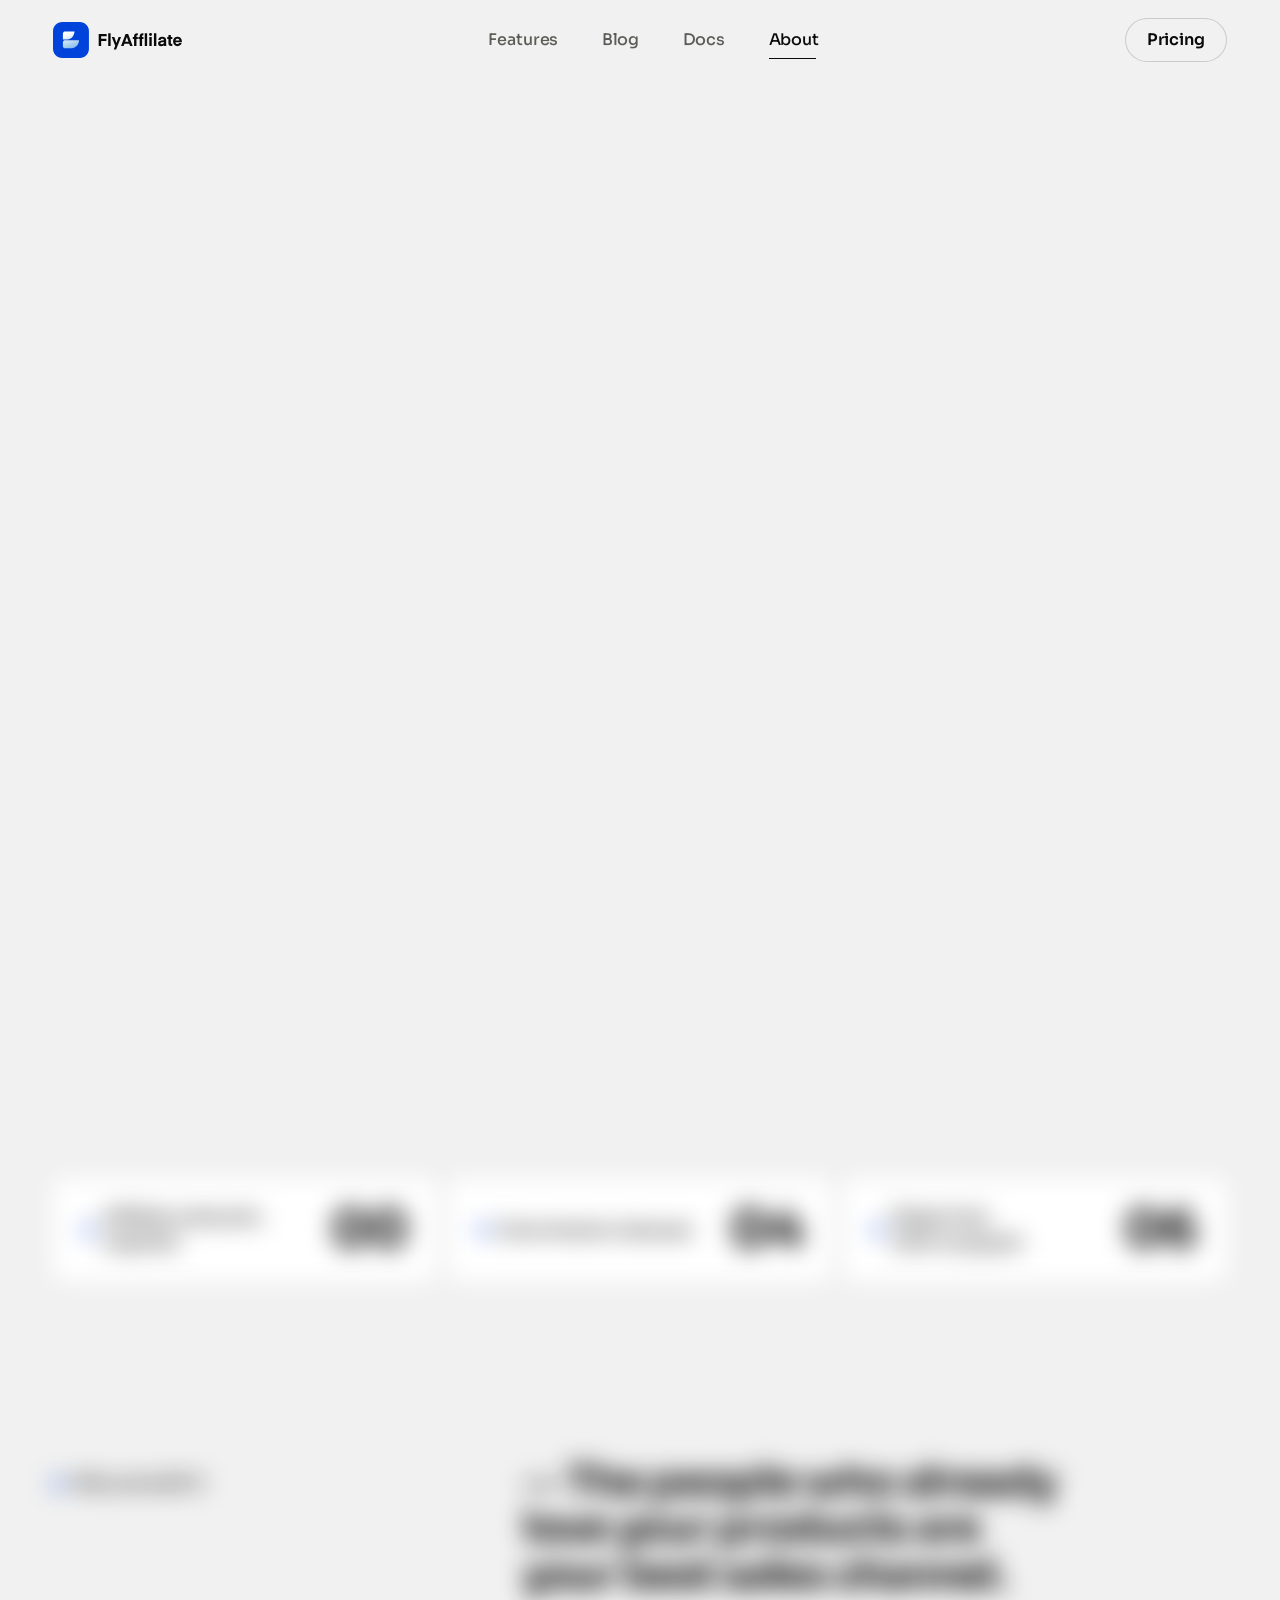
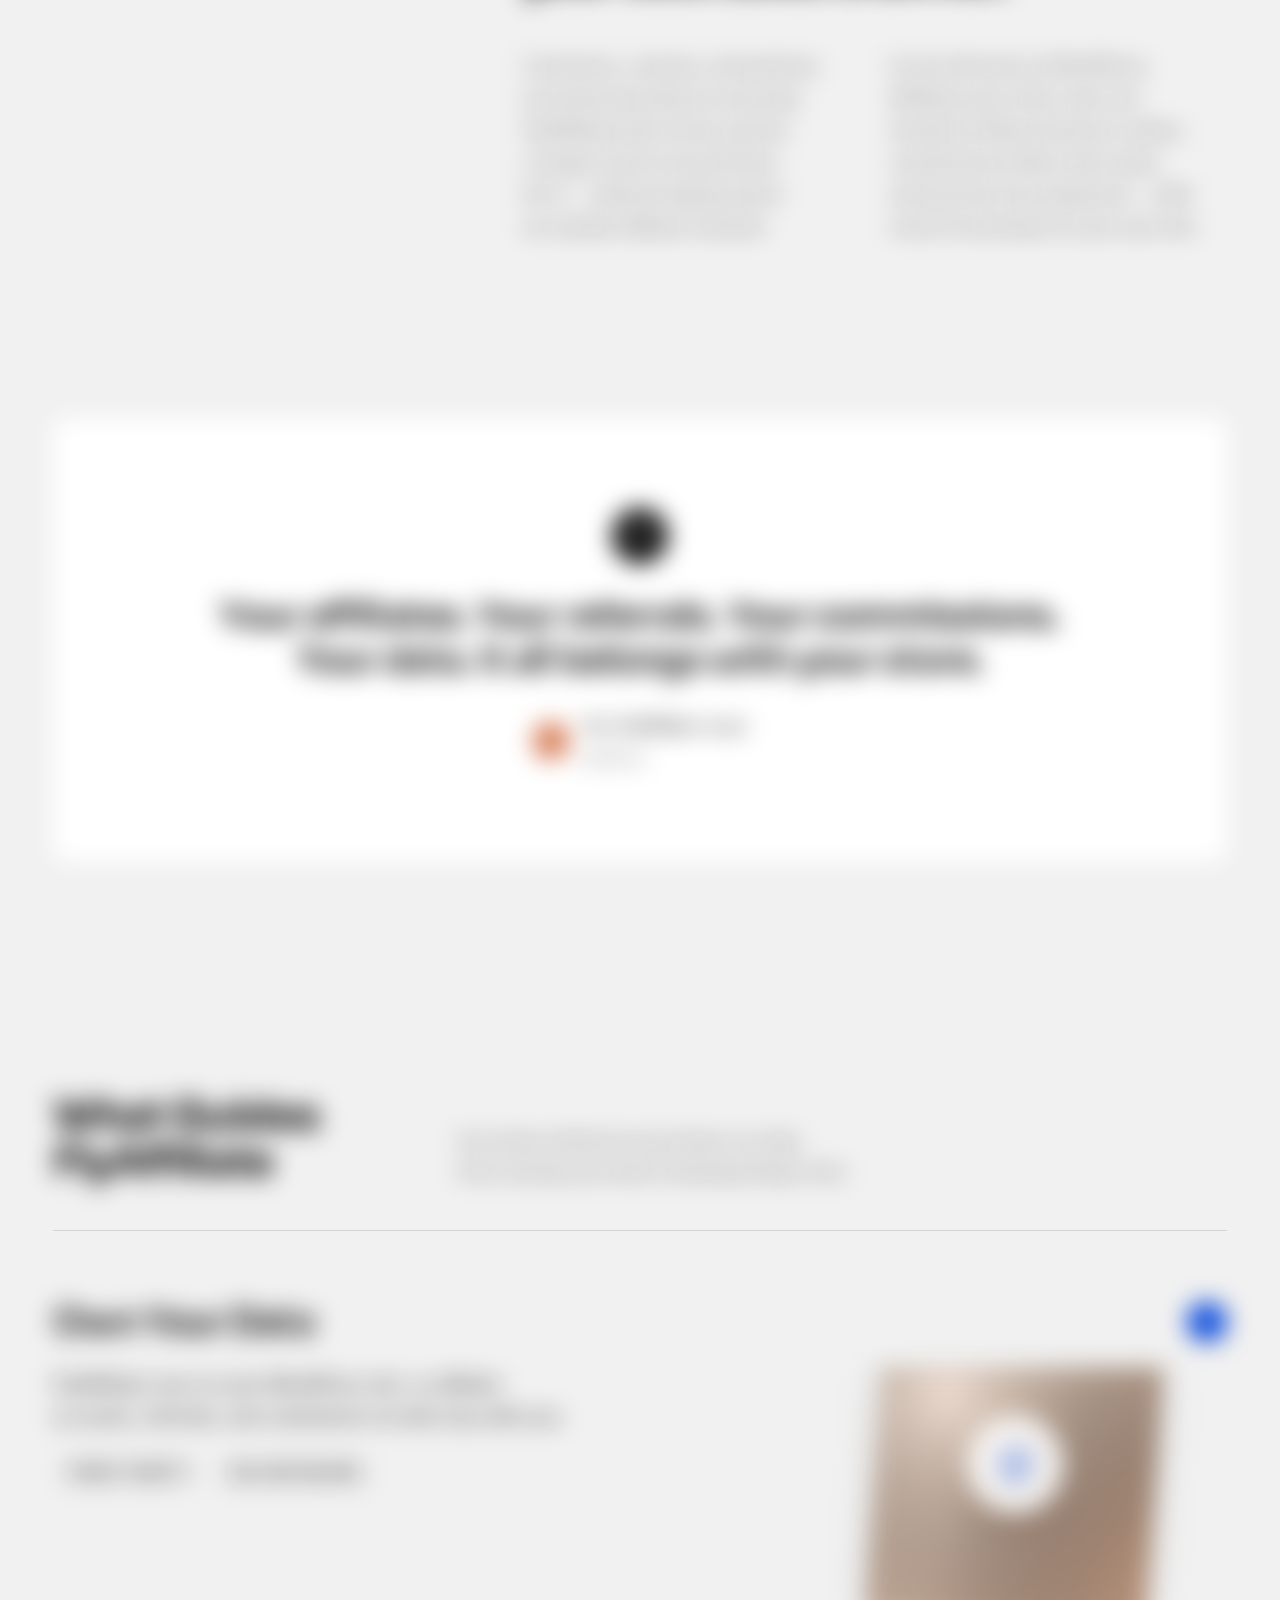
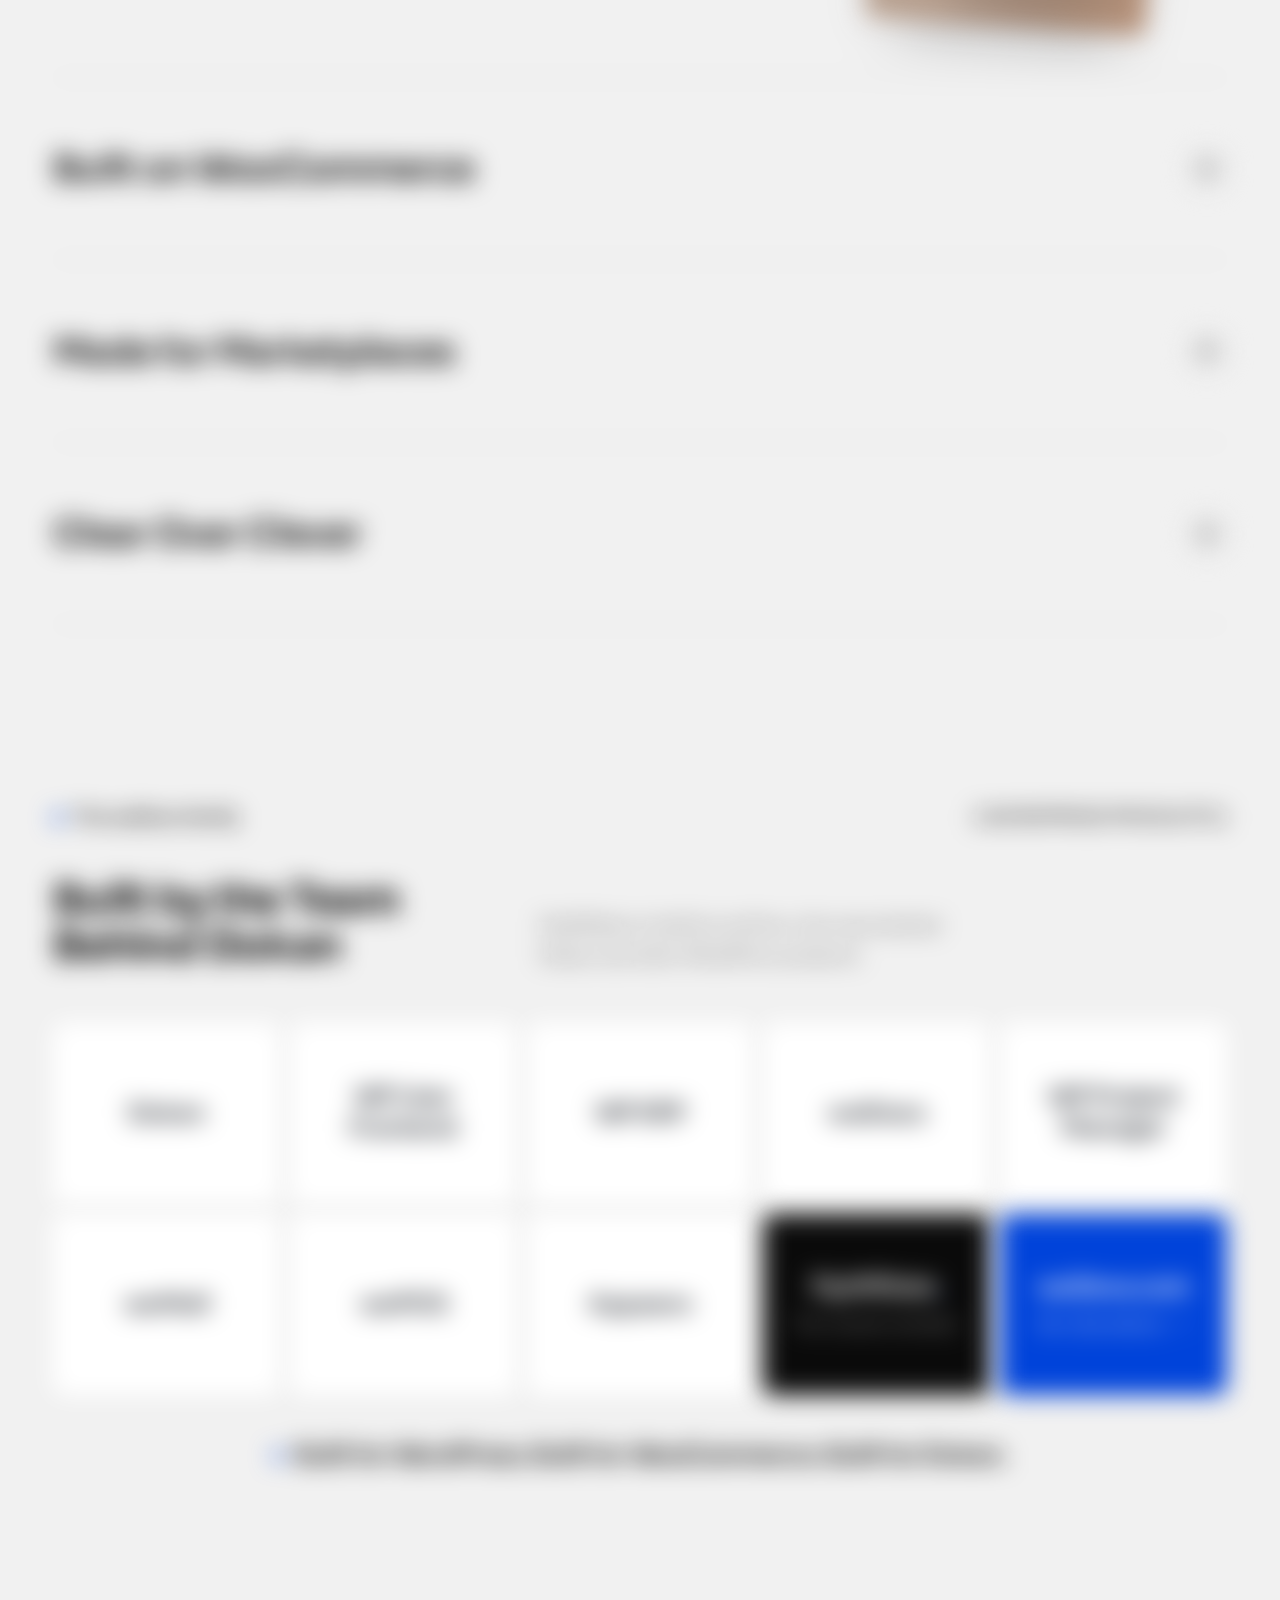
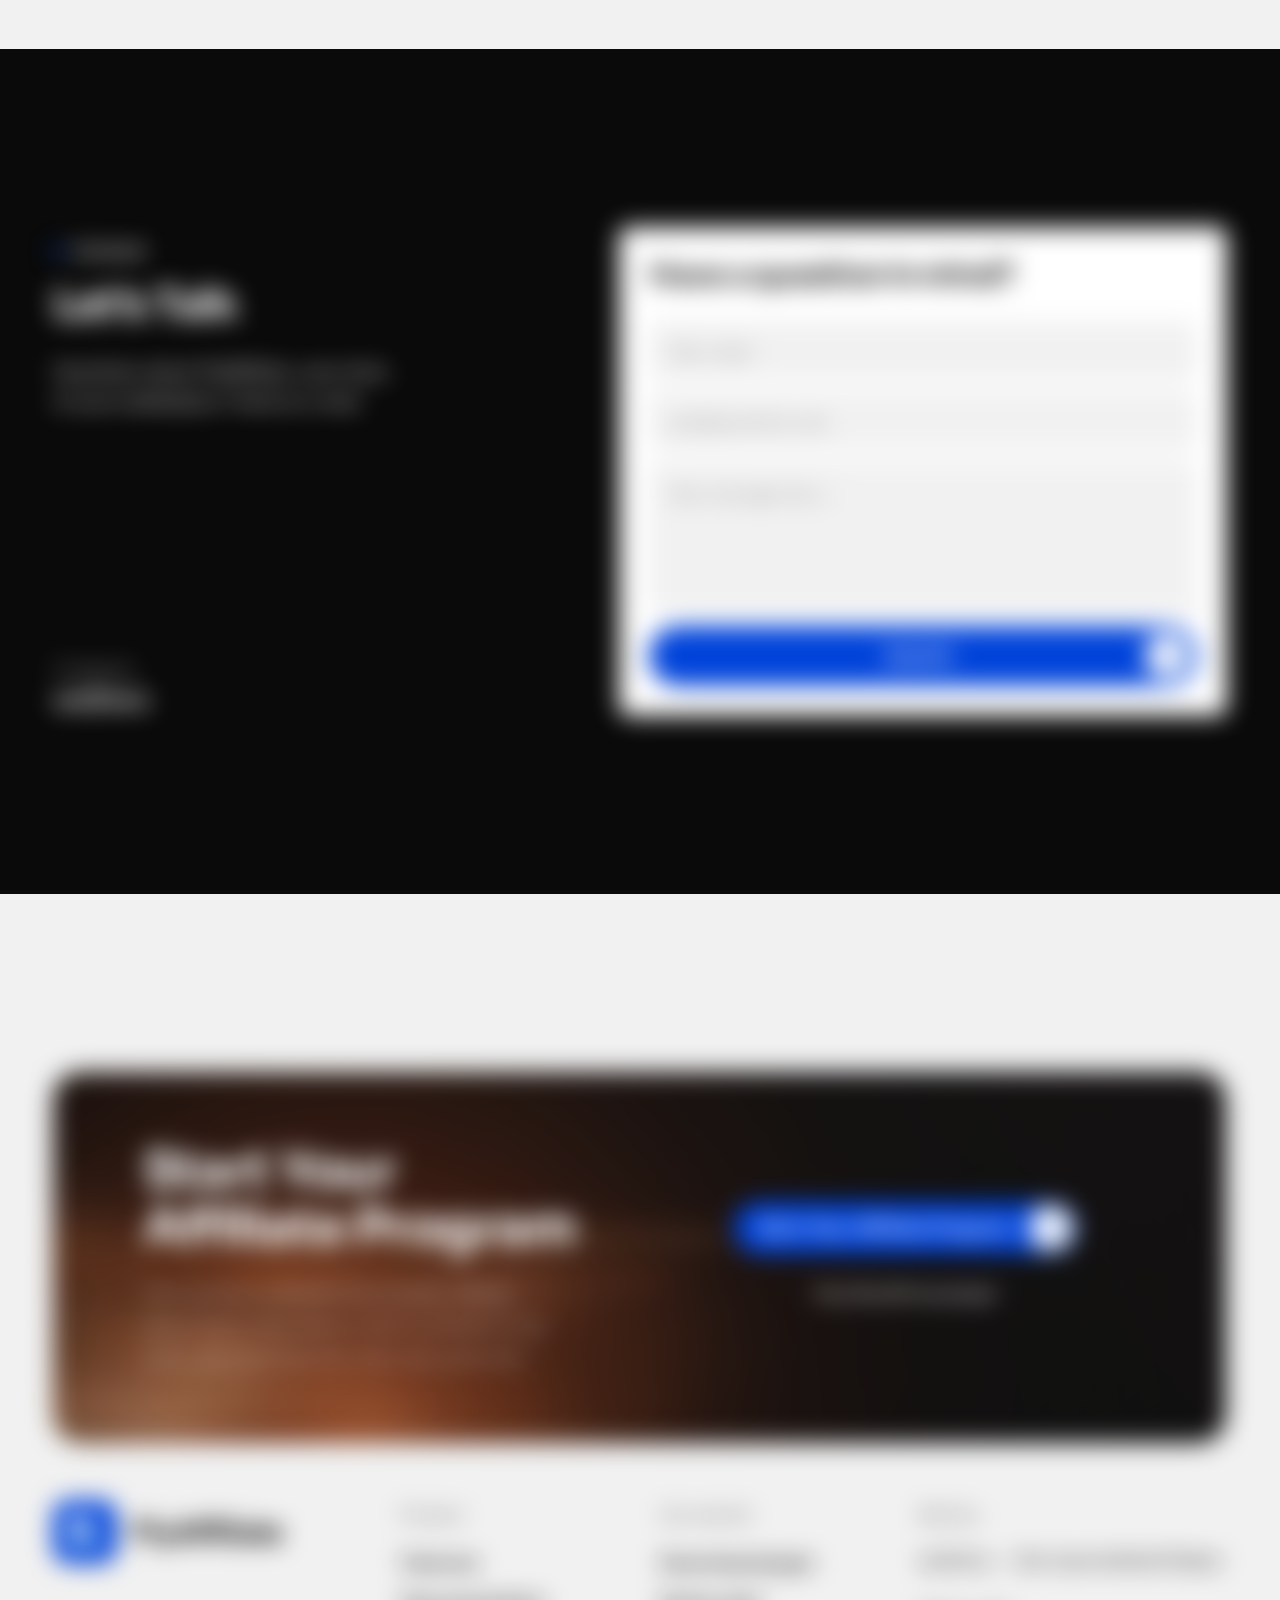
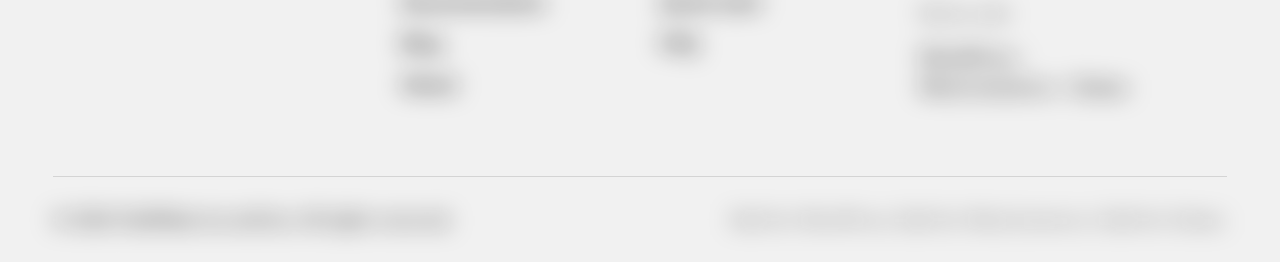
==== commit bc7676d1: "Pricing: 10px corner radius on the plan cards Co-Authored-By: Claude Opus 5.5 <noreply@anthropic.com" ====
--- a/about/index.html
+++ b/about/index.html
@@ -12,7 +12,7 @@
 <link rel="preconnect" href="https://fonts.googleapis.com">
 <link rel="preconnect" href="https://fonts.gstatic.com" crossorigin>
 <link rel="stylesheet" href="https://fonts.googleapis.com/css2?family=Sora:wght@400;500;600;700&amp;family=Lato:wght@400;700&amp;display=swap">
-<link rel="stylesheet" href="/assets/css/site.css?v=158">
+<link rel="stylesheet" href="/assets/css/site.css?v=159">
 <script>document.documentElement.classList.add('js')</script>
 </head>
 <body class="">
@@ -179,6 +179,6 @@
     <div class="ftr__base"><p>© 2026 FlyAffiliate by weDevs. All rights reserved.</p><p>Built for WordPress. Built for WooCommerce. Built for Dokan.</p></div>
   </div>
 </footer>
-<script src="/assets/js/site.js?v=158" defer></script>
+<script src="/assets/js/site.js?v=159" defer></script>
 </body>
 </html>
--- a/assets/css/site.css
+++ b/assets/css/site.css
@@ -2182,3 +2182,5 @@
 .dk__card .dk__logo { width: clamp(120px, 10vw, 150px); }
 /* Pricing plan checks (light cards): green, matching the Save 50% pill */
 .pr-card:not(.pr-card--pop) .pr-card__list svg { background: #e3f6ea; color: #1f8a4c; }
+/* Pricing plan cards: 10px corners */
+.pr-card { border-radius: 10px; }
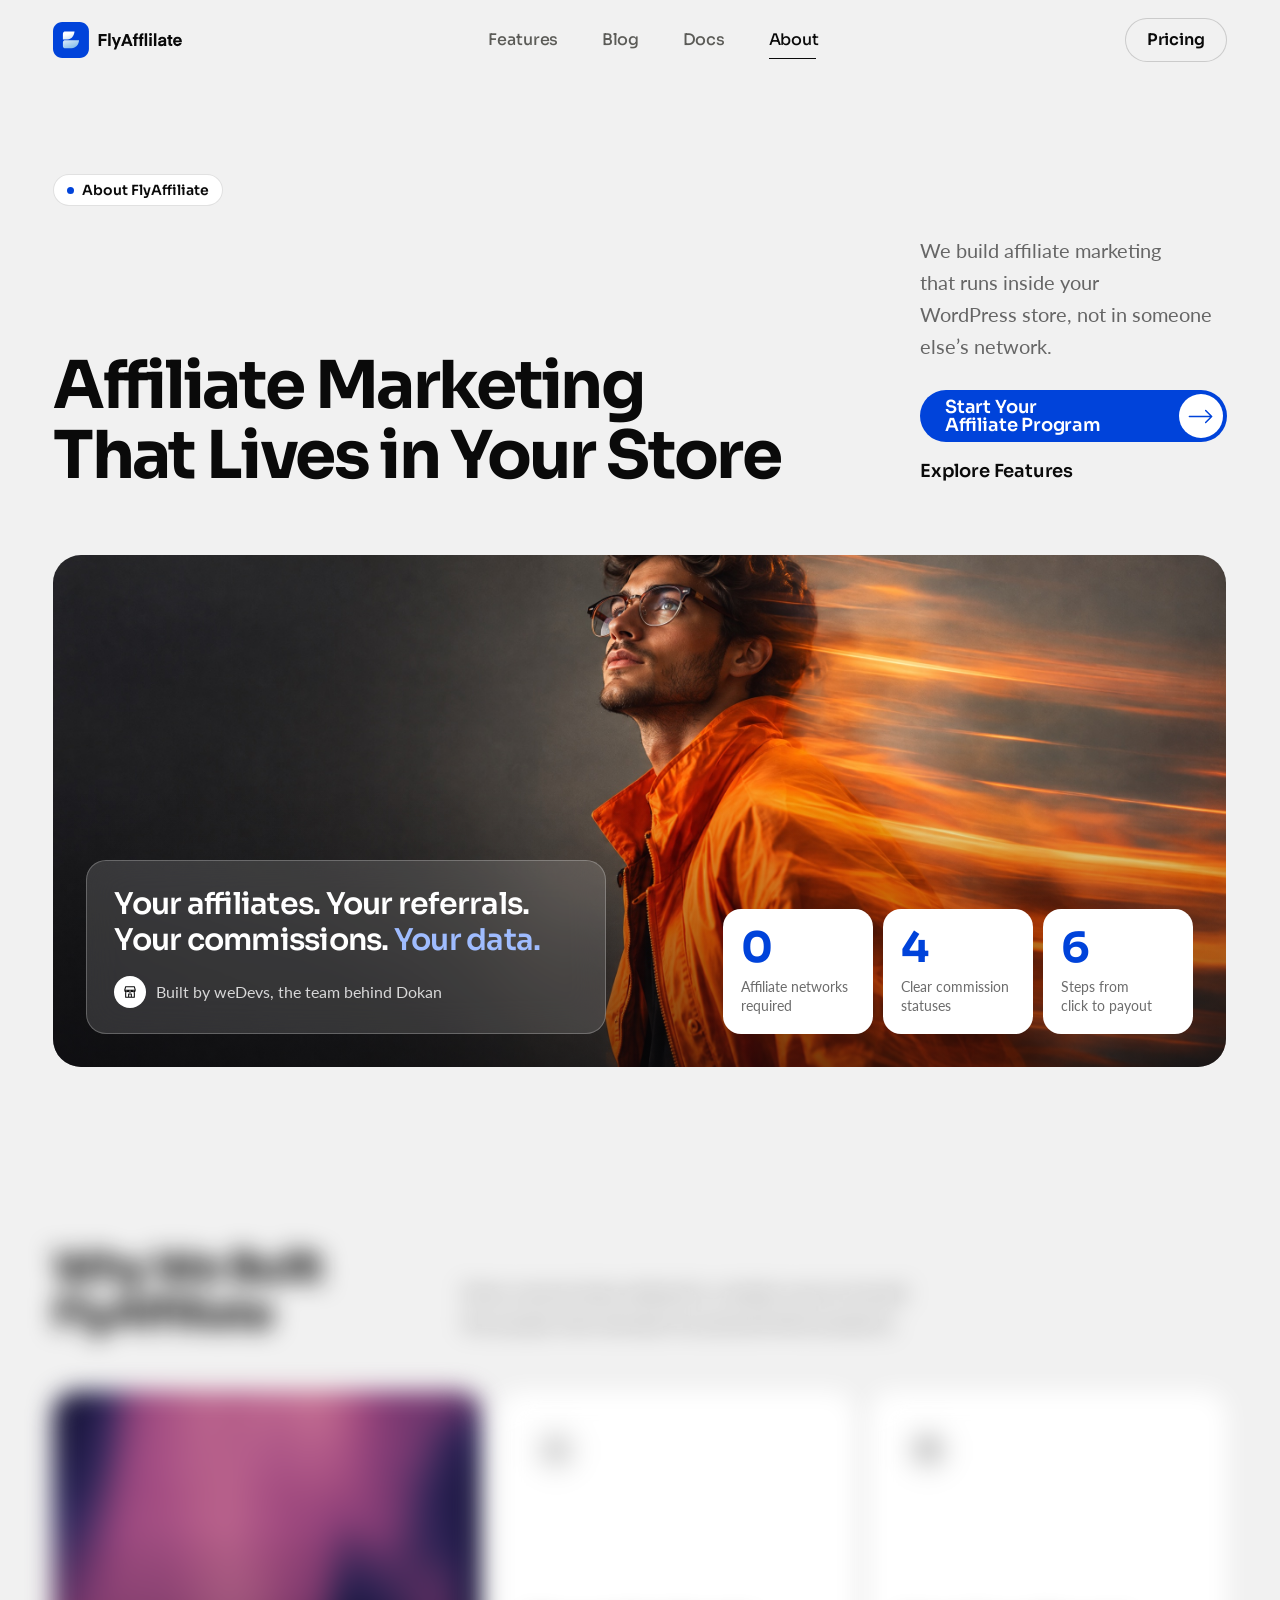
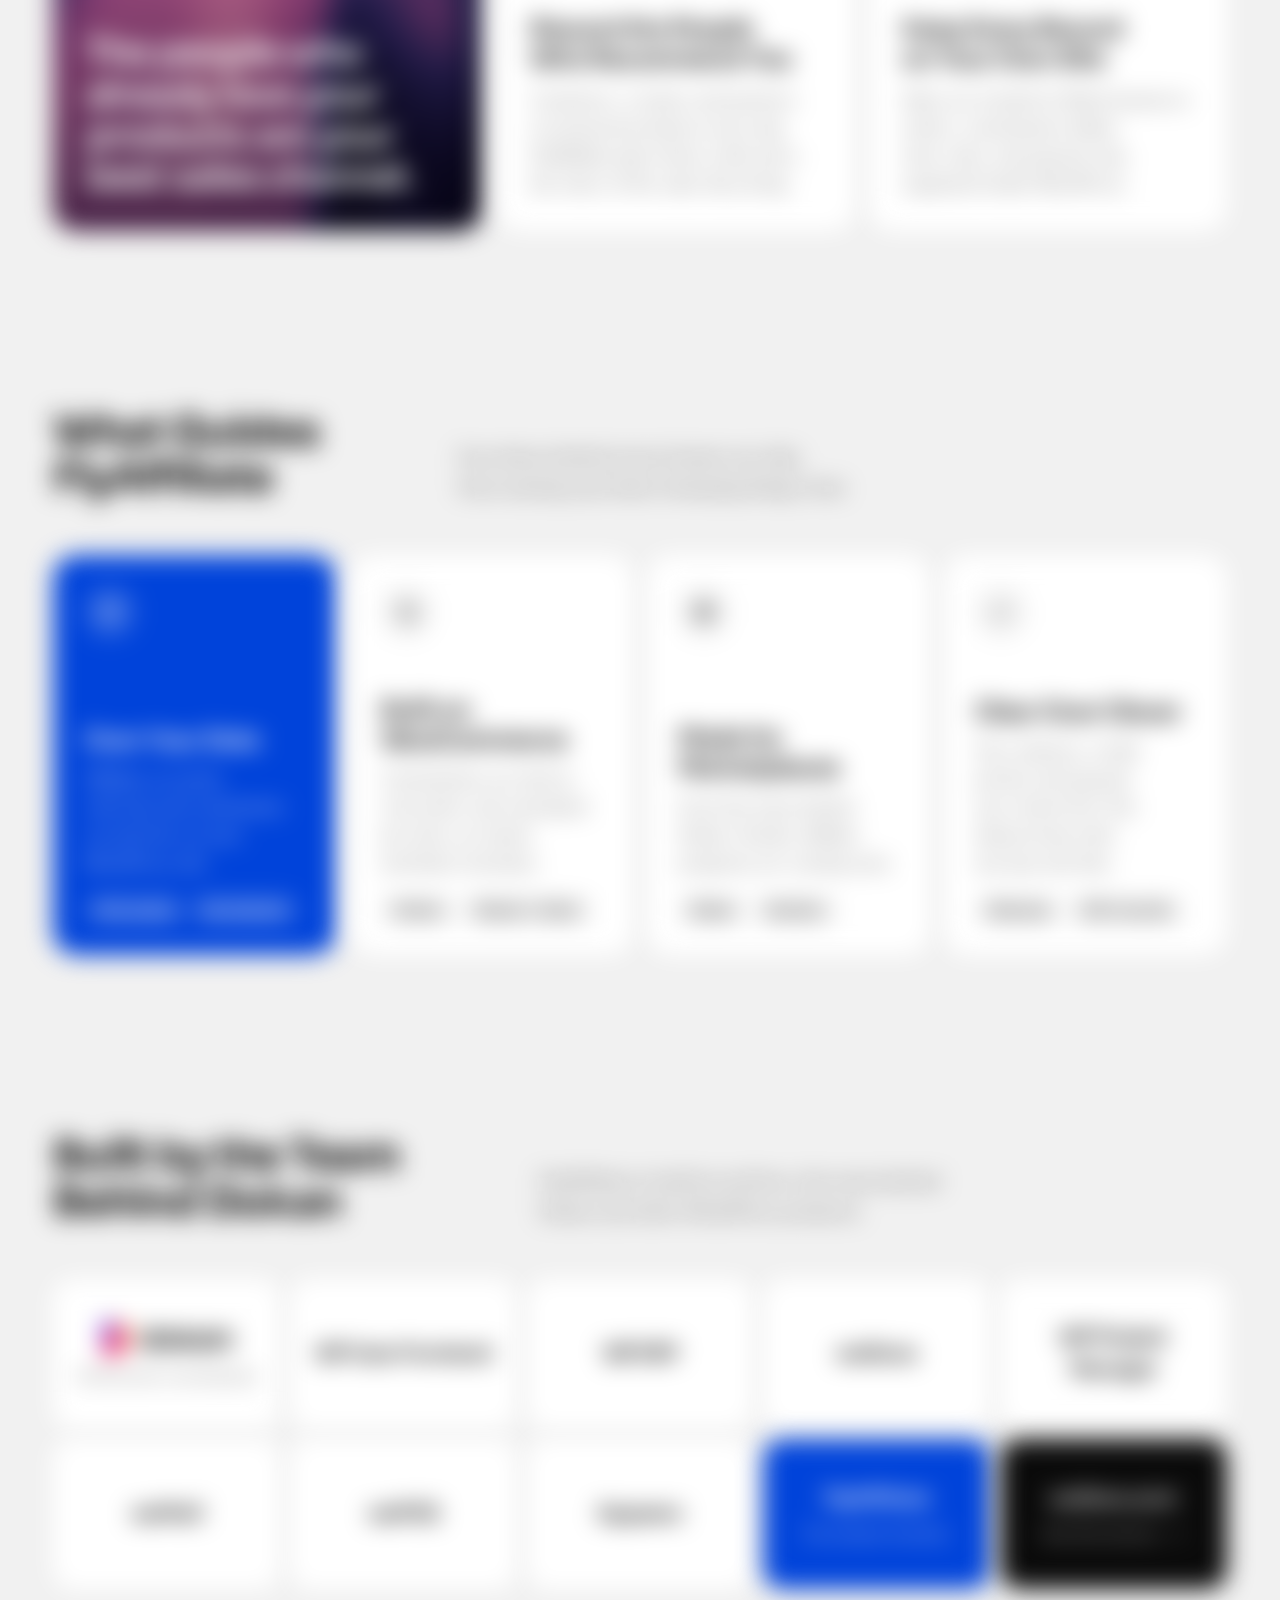
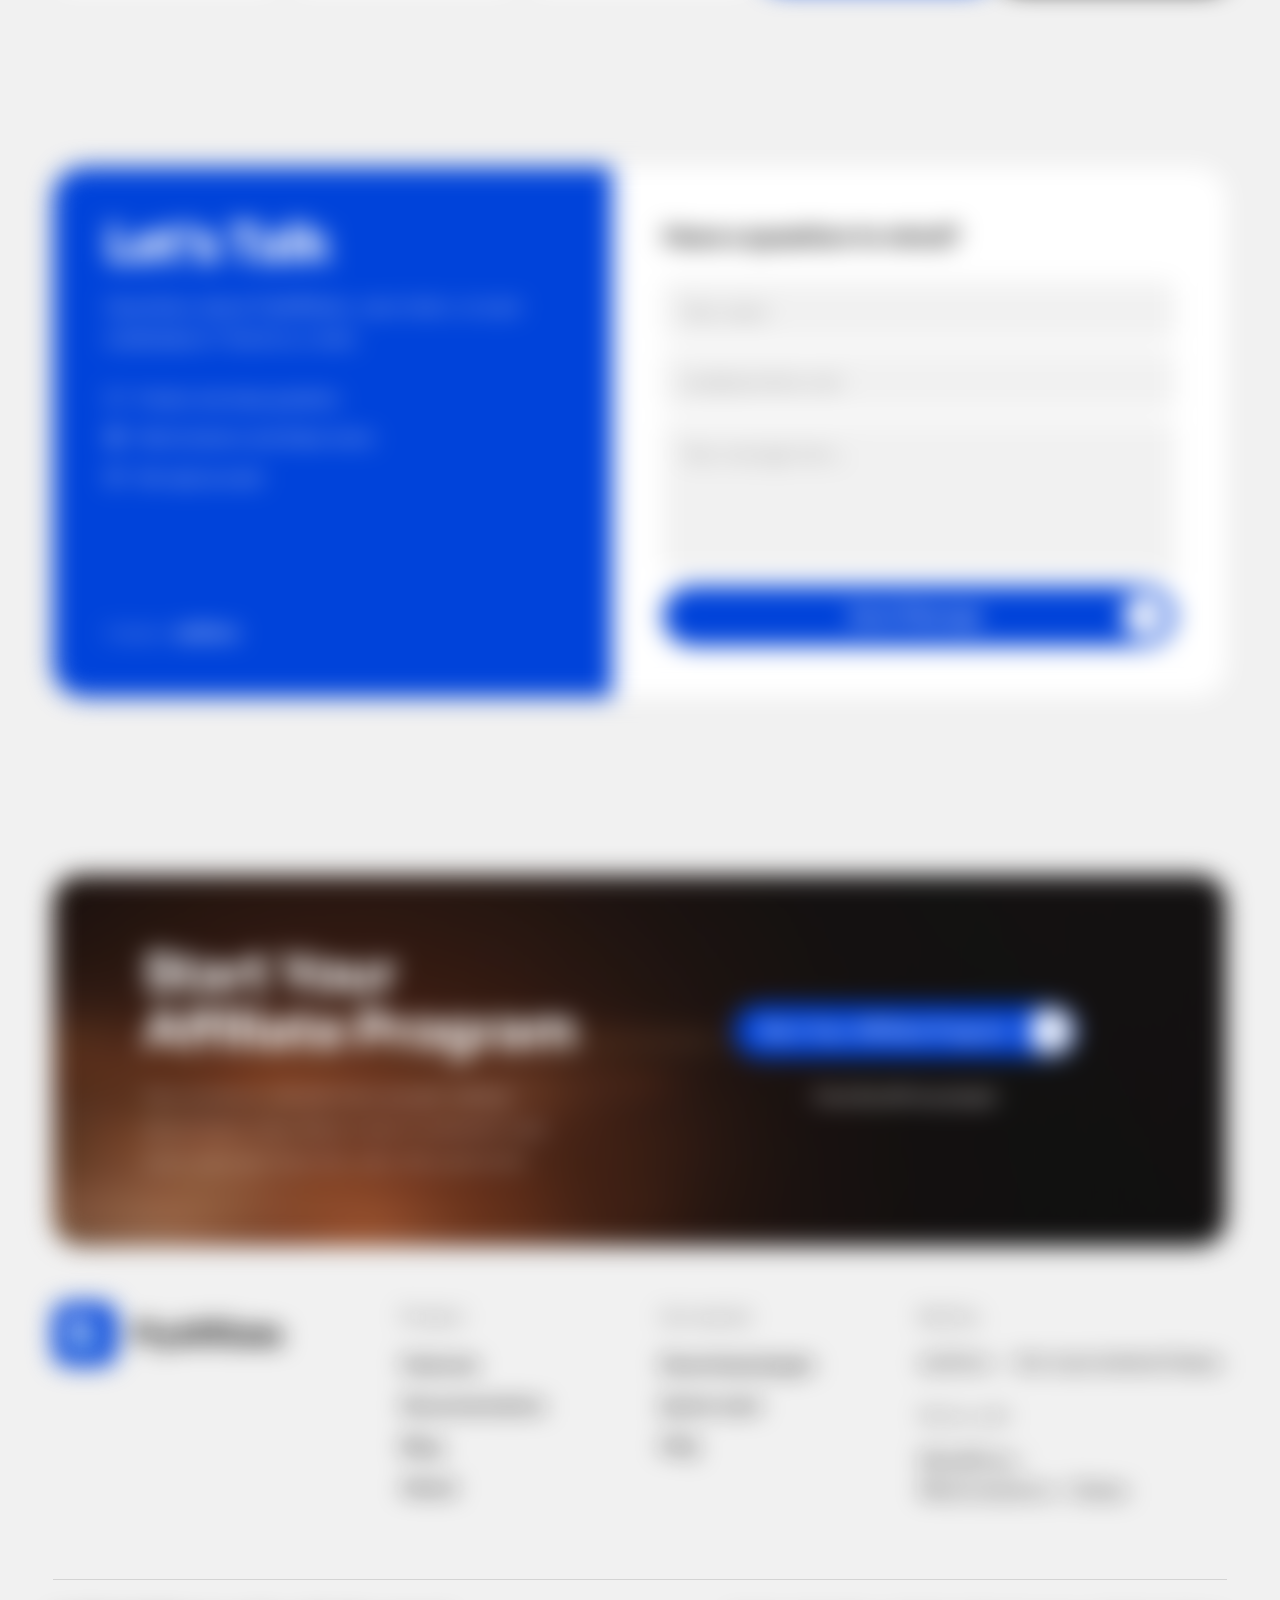
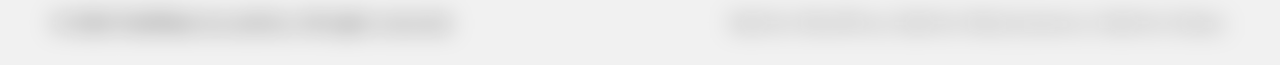
==== commit 293935f2: "About page redesign (local only) Co-Authored-By: Claude Opus 5.5 <noreply@anthropic.com>" ====
--- a/about/index.html
+++ b/about/index.html
@@ -12,10 +12,10 @@
 <link rel="preconnect" href="https://fonts.googleapis.com">
 <link rel="preconnect" href="https://fonts.gstatic.com" crossorigin>
 <link rel="stylesheet" href="https://fonts.googleapis.com/css2?family=Sora:wght@400;500;600;700&amp;family=Lato:wght@400;700&amp;display=swap">
-<link rel="stylesheet" href="/assets/css/site.css?v=159">
+<link rel="stylesheet" href="/assets/css/site.css?v=161">
 <script>document.documentElement.classList.add('js')</script>
 </head>
-<body class="">
+<body class="page-about">
 <a class="skip" href="#main">Skip to content</a>
 
 <header class="hdr">
@@ -44,119 +44,126 @@
 </div>
 <main id="main">
 
-<section class="phero" aria-labelledby="a-h">
+<section class="abt-hero" aria-labelledby="a-h">
   <div class="wrap">
-    <div class="phero__grid">
-      <div class="phero__l"><p class="eyebrow">Let’s introduce</p></div>
-      <div class="phero__r">
-        <h1 id="a-h" class="phero__h" data-reveal><span aria-hidden="true">— </span>We build affiliate marketing that lives inside your WordPress store, not in someone else’s network.</h1>
-        <div class="phero__row" data-reveal><span class="chip-rate"><i><svg viewBox="0 0 24 24" fill="none" stroke="currentColor" stroke-width="1.6" stroke-linejoin="round"><path d="M4 9.5 5.5 4h13L20 9.5M4 9.5h16M4 9.5a2.7 2.7 0 0 0 5.3 0 2.7 2.7 0 0 0 5.4 0 2.7 2.7 0 0 0 5.3 0M5.5 12v8h13v-8M10 20v-5h4v5"/></svg></i>Built by weDevs — the team behind Dokan</span></div>
+    <p class="abt-pill" data-reveal>About FlyAffiliate</p>
+    <div class="abt-hero__row">
+      <h1 id="a-h" class="abt-hero__h" data-reveal>Affiliate Marketing <br>That Lives in Your Store</h1>
+      <div class="abt-hero__r" data-reveal>
+        <p class="abt-hero__p">We build affiliate marketing that runs inside your <br>WordPress store, not in someone else’s network.</p>
+        <div class="abt-hero__btns"><a class="btn" href="https://wordpress.org/plugins/search/flyaffiliate/" target="_blank" rel="noopener"><span class="btn__t">Start Your Affiliate Program</span><span class="btn__i" aria-hidden="true"><svg viewBox="0 0 28 16" fill="none" stroke="currentColor" stroke-width="1.6" stroke-linecap="round" stroke-linejoin="round"><path d="M1.5 8h24M19 1.5 25.5 8 19 14.5"/></svg></span></a><a class="btn btn--tertiary" href="/features/"><span class="btn__t">Explore Features</span></a></div>
       </div>
     </div>
-    <div class="abanner art art--hero" data-reveal aria-hidden="true"></div>
-    <div class="astats" data-reveal-stagger>
-      <div><p class="eyebrow">Affiliate networks required</p><b>00</b></div>
-      <div><p class="eyebrow">Commission statuses</p><b>04</b></div>
-      <div><p class="eyebrow">Steps from click to payout</p><b>06</b></div>
+    <div class="abt-banner art art--hero" data-reveal>
+      <div class="abt-belief">
+        <p class="abt-belief__t">Your affiliates. Your referrals. Your commissions. <span>Your data.</span></p>
+        <p class="abt-belief__by"><span class="abt-belief__ic" aria-hidden="true"><svg viewBox="0 0 24 24" fill="none" stroke="currentColor" stroke-width="1.6" stroke-linejoin="round"><path d="M4 9.5 5.5 4h13L20 9.5M4 9.5h16M4 9.5a2.7 2.7 0 0 0 5.3 0 2.7 2.7 0 0 0 5.4 0 2.7 2.7 0 0 0 5.3 0M5.5 12v8h13v-8M10 20v-5h4v5"/></svg></span>Built by weDevs, the team behind Dokan</p>
+      </div>
+      <ul class="abt-facts" aria-label="FlyAffiliate at a glance">
+        <li><b>0</b><span>Affiliate networks required</span></li>
+        <li><b>4</b><span>Clear commission statuses</span></li>
+        <li><b>6</b><span>Steps from click to payout</span></li>
+      </ul>
     </div>
   </div>
 </section>
 
 <section class="sec" id="story" aria-labelledby="story-h">
   <div class="wrap">
-    <div class="intro__grid intro__grid--top">
-      <div class="intro__l"><p class="eyebrow">Why we built it</p></div>
-      <div class="intro__r">
-        <h2 id="story-h" class="statement" data-reveal><span class="dash" aria-hidden="true">—</span> The people who already love your products are your best sales channel.</h2>
-        <div class="astory" data-reveal>
-          <p>Customers, creators, and partners recommend products every day. FlyAffiliate gives store owners a simple way to reward them for it — without signing up for an outside affiliate network.</p>
-          <p>It runs directly on WordPress. Affiliates get a link, sales are tracked to WooCommerce orders, commissions follow clear rules, and payouts stay organized — with every record kept on your own site.</p>
-        </div>
-      </div>
+    <div class="split-head">
+      <h2 id="story-h" class="h2" data-reveal>Why We Built <br>FlyAffiliate</h2>
+      <p class="lead muted" data-reveal>Store owners kept asking for a simple way to reward <br>the people who already recommend their products.</p>
     </div>
-  </div>
-</section>
-
-<section class="sec" id="belief" aria-label="What we believe">
-  <div class="wrap aquote" data-reveal>
-    <span class="aquote__mark" aria-hidden="true">“</span>
-    <p class="aquote__t">Your affiliates. Your referrals. Your commissions. Your data. It all belongs with your store.</p>
-    <p class="aquote__by"><span class="av" style="--h:18">FA</span><span><b>The FlyAffiliate team</b><small>weDevs</small></span></p>
+    <div class="abt-story" data-reveal-stagger>
+      <article class="abt-story__big art art--workflow">
+        <p class="abt-story__q">The people who already love your products are your best sales channel.</p>
+      </article>
+      <article class="abt-card">
+        <span class="abt-ic" aria-hidden="true"><svg viewBox="0 0 24 24" fill="none" stroke="currentColor" stroke-width="1.6"><circle cx="12" cy="8.5" r="3.8"/><path d="M4.5 20c1.2-3.6 4-5.5 7.5-5.5s6.3 1.9 7.5 5.5" stroke-linecap="round"/></svg></span>
+        <h3 class="abt-card__t">Reward the People <br>Who Recommend You</h3>
+        <p>Customers, creators and partners recommend products every day. FlyAffiliate gives them a link and a fair share of the sales they bring.</p>
+      </article>
+      <article class="abt-card">
+        <span class="abt-ic" aria-hidden="true"><svg viewBox="0 0 24 24" fill="none" stroke="currentColor" stroke-width="1.6" stroke-linejoin="round"><path d="M4 7.5A2.5 2.5 0 0 1 6.5 5H18v3"/><rect x="4" y="8" width="16" height="11" rx="2.5"/><path d="M16 13.5h1.5" stroke-linecap="round"/></svg></span>
+        <h3 class="abt-card__t">Keep Every Record <br>on Your Own Site</h3>
+        <p>Sales are tracked to WooCommerce orders, commissions follow clear rules, and payouts stay organized inside WordPress.</p>
+      </article>
+    </div>
   </div>
 </section>
 
 <section class="sec" id="principles" aria-labelledby="pr-h">
   <div class="wrap">
-    <div class="split-head split-head--flush">
-      <div><p class="eyebrow">How we build</p><h2 id="pr-h" class="h2" data-reveal>What Guides <br>FlyAffiliate</h2></div>
+    <div class="split-head">
+      <h2 id="pr-h" class="h2" data-reveal>What Guides <br>FlyAffiliate</h2>
       <p class="lead muted" data-reveal>Four ideas behind every feature we ship, <br>from owning your data to keeping things clear.</p>
     </div>
-    <div class="svc" data-accordion>
-      
-      <div class="svc__row is-open">
-        <h3 class="svc__h"><button class="svc__head" type="button" aria-expanded="true" aria-controls="pr-0"><span class="svc__t">Own Your Data</span><span class="svc__ic" aria-hidden="true"><svg viewBox="0 0 20 20" fill="none" stroke="currentColor" stroke-width="1.6" stroke-linecap="round"><path d="M10 3v14M3 10h14"/></svg></span></button></h3>
-        <div class="svc__body" id="pr-0" role="region"><div class="svc__in">
-          <div class="svc__copy"><p>FlyAffiliate runs on your WordPress site, so affiliate accounts, referrals, and commission records stay with you.</p><ul class="tags"><li>First-party</li><li>No network</li></ul></div>
-          <div class="svc__vis art art--sand"><span class="svc__glyph"><svg viewBox="0 0 24 24" fill="none" stroke="currentColor" stroke-width="1.6" stroke-linejoin="round"><path d="M12 3.5 19 6v5.5c0 4.3-2.9 7.7-7 9-4.1-1.3-7-4.7-7-9V6z"/><path d="m9 12 2.2 2.2L15.5 10" stroke-linecap="round"/></svg></span></div>
-        </div></div>
-      </div>
-      <div class="svc__row">
-        <h3 class="svc__h"><button class="svc__head" type="button" aria-expanded="false" aria-controls="pr-1"><span class="svc__t">Built on WooCommerce</span><span class="svc__ic" aria-hidden="true"><svg viewBox="0 0 20 20" fill="none" stroke="currentColor" stroke-width="1.6" stroke-linecap="round"><path d="M10 3v14M3 10h14"/></svg></span></button></h3>
-        <div class="svc__body" id="pr-1" role="region"><div class="svc__in">
-          <div class="svc__copy"><p>Commissions are tied to real WooCommerce orders and calculated per item, with support for both checkout types.</p><ul class="tags"><li>Orders</li><li>Classic + block</li></ul></div>
-          <div class="svc__vis art art--peach"><span class="svc__glyph"><svg viewBox="0 0 24 24" fill="none" stroke="currentColor" stroke-width="1.6" stroke-linecap="round" stroke-linejoin="round"><path d="M3 4h2.2l2.2 11h10.8L20.5 7H6.4"/><circle cx="9.5" cy="19" r="1.4"/><circle cx="17" cy="19" r="1.4"/></svg></span></div>
-        </div></div>
-      </div>
-      <div class="svc__row">
-        <h3 class="svc__h"><button class="svc__head" type="button" aria-expanded="false" aria-controls="pr-2"><span class="svc__t">Made for Marketplaces</span><span class="svc__ic" aria-hidden="true"><svg viewBox="0 0 20 20" fill="none" stroke="currentColor" stroke-width="1.6" stroke-linecap="round"><path d="M10 3v14M3 10h14"/></svg></span></button></h3>
-        <div class="svc__body" id="pr-2" role="region"><div class="svc__in">
-          <div class="svc__copy"><p>From the team behind Dokan: vendors can run their own affiliate programs with their own rules.</p><ul class="tags"><li>Dokan</li><li>Vendors</li></ul></div>
-          <div class="svc__vis art art--dune"><span class="svc__glyph"><svg viewBox="0 0 24 24" fill="none" stroke="currentColor" stroke-width="1.6" stroke-linejoin="round"><path d="M4 9.5 5.5 4h13L20 9.5M4 9.5h16M4 9.5a2.7 2.7 0 0 0 5.3 0 2.7 2.7 0 0 0 5.4 0 2.7 2.7 0 0 0 5.3 0M5.5 12v8h13v-8M10 20v-5h4v5"/></svg></span></div>
-        </div></div>
-      </div>
-      <div class="svc__row">
-        <h3 class="svc__h"><button class="svc__head" type="button" aria-expanded="false" aria-controls="pr-3"><span class="svc__t">Clear Over Clever</span><span class="svc__ic" aria-hidden="true"><svg viewBox="0 0 20 20" fill="none" stroke="currentColor" stroke-width="1.6" stroke-linecap="round"><path d="M10 3v14M3 10h14"/></svg></span></button></h3>
-        <div class="svc__body" id="pr-3" role="region"><div class="svc__in">
-          <div class="svc__copy"><p>Four statuses, a hold period, and payouts you can review first. You always know who you’re paying and why.</p><ul class="tags"><li>Statuses</li><li>CSV records</li></ul></div>
-          <div class="svc__vis art art--stone"><span class="svc__glyph"><svg viewBox="0 0 20 20" fill="none" stroke="currentColor" stroke-width="1.8" stroke-linecap="round" stroke-linejoin="round"><path d="m5 10.5 3.2 3L15 6.5"/></svg></span></div>
-        </div></div>
-      </div>
-    </div>
+    <ul class="abt-pr" data-reveal-stagger>
+      <li class="abt-pr__c is-acc">
+        <span class="abt-ic" aria-hidden="true"><svg viewBox="0 0 24 24" fill="none" stroke="currentColor" stroke-width="1.6" stroke-linejoin="round"><path d="M12 3.5 19 6v5.5c0 4.3-2.9 7.7-7 9-4.1-1.3-7-4.7-7-9V6z"/><path d="m9 12 2.2 2.2L15.5 10" stroke-linecap="round"/></svg></span>
+        <h3 class="abt-pr__t">Own Your Data</h3>
+        <p>Affiliate accounts, referrals and commission records live on your WordPress site.</p>
+        <span class="abt-tags"><span>First-party</span><span>No network</span></span>
+      </li>
+      <li class="abt-pr__c">
+        <span class="abt-ic" aria-hidden="true"><svg viewBox="0 0 24 24" fill="none" stroke="currentColor" stroke-width="1.6" stroke-linecap="round" stroke-linejoin="round"><path d="M3 4h2.2l2.2 11h10.8L20.5 7H6.4"/><circle cx="9.5" cy="19" r="1.4"/><circle cx="17" cy="19" r="1.4"/></svg></span>
+        <h3 class="abt-pr__t">Built on WooCommerce</h3>
+        <p>Commissions are tied to real orders and calculated per item, on classic and block checkout.</p>
+        <span class="abt-tags"><span>Orders</span><span>Classic + block</span></span>
+      </li>
+      <li class="abt-pr__c">
+        <span class="abt-ic" aria-hidden="true"><svg viewBox="0 0 24 24" fill="none" stroke="currentColor" stroke-width="1.6" stroke-linejoin="round"><path d="M4 9.5 5.5 4h13L20 9.5M4 9.5h16M4 9.5a2.7 2.7 0 0 0 5.3 0 2.7 2.7 0 0 0 5.4 0 2.7 2.7 0 0 0 5.3 0M5.5 12v8h13v-8M10 20v-5h4v5"/></svg></span>
+        <h3 class="abt-pr__t">Made for Marketplaces</h3>
+        <p>From the team behind Dokan. Vendor affiliate programs are coming soon.</p>
+        <span class="abt-tags"><span>Dokan</span><span>Vendors</span></span>
+      </li>
+      <li class="abt-pr__c">
+        <span class="abt-ic" aria-hidden="true"><svg viewBox="0 0 20 20" fill="none" stroke="currentColor" stroke-width="1.8" stroke-linecap="round" stroke-linejoin="round"><path d="m5 10.5 3.2 3L15 6.5"/></svg></span>
+        <h3 class="abt-pr__t">Clear Over Clever</h3>
+        <p>Four statuses, a hold period, and payouts you review first. You always know who you pay and why.</p>
+        <span class="abt-tags"><span>Statuses</span><span>CSV records</span></span>
+      </li>
+    </ul>
   </div>
 </section>
 
 <section class="sec" id="family" aria-labelledby="fam-h">
   <div class="wrap">
-    <div class="shead" data-reveal><p class="eyebrow">The weDevs family</p><p class="bracket">[ WordPress products ]</p></div>
     <div class="split-head">
       <h2 id="fam-h" class="h2" data-reveal>Built by the Team <br>Behind Dokan</h2>
       <p class="lead muted" data-reveal>FlyAffiliate is built by weDevs, the team behind <br>Dokan and other WordPress products.</p>
     </div>
-    <ul class="fam" data-reveal-stagger>
-      <li><span>Dokan</span></li><li><span>WP User Frontend</span></li><li><span>WP ERP</span></li><li><span>weDocs</span></li><li><span>WP Project Manager</span></li><li><span>weMail</span></li><li><span>wePOS</span></li><li><span>Appsero</span></li>
-      <li class="fam--me"><span>FlyAffiliate<i>.</i></span><small>The newest member</small></li>
-      <li class="fam--more"><a href="https://wedevs.com" target="_blank" rel="noopener"><span>weDevs.com</span><small>See all products <svg viewBox="0 0 28 16" fill="none" stroke="currentColor" stroke-width="1.6" stroke-linecap="round" stroke-linejoin="round"><path d="M1.5 8h24M19 1.5 25.5 8 19 14.5"/></svg></small></a></li>
+    <ul class="abt-fam" data-reveal-stagger>
+      <li class="abt-fam__dokan"><img src="/assets/img/dokan-logo.svg" alt="Dokan" width="150" height="41"><small>Multivendor marketplace</small></li>
+      <li><span>WP User Frontend</span></li><li><span>WP ERP</span></li><li><span>weDocs</span></li><li><span>WP Project Manager</span></li><li><span>weMail</span></li><li><span>wePOS</span></li><li><span>Appsero</span></li>
+      <li class="abt-fam__me"><span>FlyAffiliate</span><small>The newest member</small></li>
+      <li class="abt-fam__more"><a href="https://wedevs.com" target="_blank" rel="noopener"><span>weDevs.com</span><small>See all products <svg viewBox="0 0 28 16" fill="none" stroke="currentColor" stroke-width="1.6" stroke-linecap="round" stroke-linejoin="round"><path d="M1.5 8h24M19 1.5 25.5 8 19 14.5"/></svg></small></a></li>
     </ul>
-    <p class="caption" data-reveal><span class="dot" aria-hidden="true"></span>Built for WordPress. Built for WooCommerce. Built for Dokan.</p>
   </div>
 </section>
 
-<section class="sec sec--dark contact" id="contact" aria-labelledby="c-h">
-  <div class="wrap contact__grid">
-    <div class="contact__l">
-      <p class="eyebrow">Contact</p>
-      <h2 id="c-h" class="h2xl" data-reveal>Let’s Talk</h2>
-      <p class="lead contact__p" data-reveal>Questions about FlyAffiliate, your store, or your marketplace? Send us a note.</p>
-      <div class="contact__meta" data-reveal><p class="muted">Company</p><a class="contact__big" href="https://wedevs.com" target="_blank" rel="noopener">weDevs</a></div>
+<section class="sec" id="contact" aria-labelledby="c-h">
+  <div class="wrap">
+    <div class="abt-contact" data-reveal>
+      <div class="abt-contact__l">
+        <h2 id="c-h" class="abt-contact__h">Let’s Talk</h2>
+        <p class="abt-contact__p">Questions about FlyAffiliate, your store, or your <br>marketplace? Send us a note.</p>
+        <ul class="abt-contact__list">
+          <li><span aria-hidden="true"><svg viewBox="0 0 24 24" fill="none" stroke="currentColor" stroke-width="1.6" stroke-linejoin="round"><path d="M5 5.5h14a1.5 1.5 0 0 1 1.5 1.5v8.5A1.5 1.5 0 0 1 19 17h-8l-4.5 3.5V17H5a1.5 1.5 0 0 1-1.5-1.5V7A1.5 1.5 0 0 1 5 5.5Z"/></svg></span>Product and setup questions</li>
+          <li><span aria-hidden="true"><svg viewBox="0 0 24 24" fill="none" stroke="currentColor" stroke-width="1.6" stroke-linejoin="round"><path d="M4 9.5 5.5 4h13L20 9.5M4 9.5h16M4 9.5a2.7 2.7 0 0 0 5.3 0 2.7 2.7 0 0 0 5.4 0 2.7 2.7 0 0 0 5.3 0M5.5 12v8h13v-8M10 20v-5h4v5"/></svg></span>WooCommerce and Dokan stores</li>
+          <li><span aria-hidden="true"><svg viewBox="0 0 24 24" fill="none" stroke="currentColor" stroke-width="1.6" stroke-linejoin="round"><rect x="3.5" y="5.5" width="17" height="13" rx="2.5"/><path d="m4.5 7 7.5 6 7.5-6" stroke-linecap="round"/></svg></span>We reply by email</li>
+        </ul>
+        <p class="abt-contact__co">Company <a href="https://wedevs.com" target="_blank" rel="noopener">weDevs</a></p>
+      </div>
+      <form class="abt-contact__form form" data-demo-form>
+        <p class="abt-contact__ct">Have a question in mind?</p>
+        <label class="sr-only" for="c-name">Name</label><input id="c-name" class="field" type="text" name="name" placeholder="Your name" autocomplete="name" required>
+        <label class="sr-only" for="c-email">Email</label><input id="c-email" class="field" type="email" name="email" placeholder="you@yourstore.com" autocomplete="email" required>
+        <label class="sr-only" for="c-msg">Message</label><textarea id="c-msg" class="field field--area" name="message" placeholder="Your message here…" rows="4"></textarea>
+        <button class="btn btn--block" type="submit"><span class="btn__t">Send Message</span><span class="btn__i" aria-hidden="true"><svg viewBox="0 0 28 16" fill="none" stroke="currentColor" stroke-width="1.6" stroke-linecap="round" stroke-linejoin="round"><path d="M1.5 8h24M19 1.5 25.5 8 19 14.5"/></svg></span></button>
+        <p class="form__note" data-form-note data-ok="Thanks — message received. (Demo form: nothing was sent.)" hidden role="status"></p>
+      </form>
     </div>
-    <form class="contact__card form" data-demo-form data-reveal>
-      <p class="contact__ct">Have a question in mind?</p>
-      <label class="sr-only" for="c-name">Name</label><input id="c-name" class="field" type="text" name="name" placeholder="Your name" autocomplete="name" required>
-      <label class="sr-only" for="c-email">Email</label><input id="c-email" class="field" type="email" name="email" placeholder="you@yourstore.com" autocomplete="email" required>
-      <label class="sr-only" for="c-msg">Message</label><textarea id="c-msg" class="field field--area" name="message" placeholder="Your message here…" rows="4"></textarea>
-      <button class="btn btn--block" type="submit"><span class="btn__t">Submit</span><span class="btn__i" aria-hidden="true"><svg viewBox="0 0 28 16" fill="none" stroke="currentColor" stroke-width="1.6" stroke-linecap="round" stroke-linejoin="round"><path d="M1.5 8h24M19 1.5 25.5 8 19 14.5"/></svg></span></button>
-      <p class="form__note" data-form-note data-ok="Thanks — message received. (Demo form: nothing was sent.)" hidden role="status"></p>
-    </form>
   </div>
 </section>
 </main>
@@ -179,6 +186,6 @@
     <div class="ftr__base"><p>© 2026 FlyAffiliate by weDevs. All rights reserved.</p><p>Built for WordPress. Built for WooCommerce. Built for Dokan.</p></div>
   </div>
 </footer>
-<script src="/assets/js/site.js?v=159" defer></script>
+<script src="/assets/js/site.js?v=161" defer></script>
 </body>
 </html>
--- a/assets/css/site.css
+++ b/assets/css/site.css
@@ -2184,3 +2184,107 @@
 .pr-card:not(.pr-card--pop) .pr-card__list svg { background: #e3f6ea; color: #1f8a4c; }
 /* Pricing plan cards: 10px corners */
 .pr-card { border-radius: 10px; }
+/* Pricing free plan: green button and green checks */
+.pr-free__l .btn { --b: #1f8a4c; --f: #fff; --cb: #fff; --cf: #1f8a4c; }
+.pr-free__l .btn:hover, .pr-free__l .btn:focus-visible { --b: #176c3b; }
+.pr-free__l .btn:hover .btn__i { background: #fff; color: #176c3b; }
+.pr-free__r li svg { color: #1f8a4c; }
+
+/* ================= About page (redesign) ================= */
+.abt-hero { padding-top: clamp(56px, 7vw, 96px); }
+.abt-pill { display: inline-flex; align-items: center; gap: 8px; height: 32px; padding: 0 14px; border-radius: var(--pill); background: var(--card); box-shadow: inset 0 0 0 1px var(--line); font-family: var(--font-head); font-size: 14px; font-weight: 600; }
+.abt-pill::before { content: ""; width: 7px; height: 7px; border-radius: 50%; background: var(--accent); }
+.abt-hero__row { display: grid; grid-template-columns: fit-content(62%) minmax(0, 1fr); column-gap: 140px; align-items: end; margin-top: 28px; }
+.abt-hero__h { font-size: var(--h1); font-weight: 700; letter-spacing: -.04em; line-height: 1.06; }
+.abt-hero__p { font-size: var(--t-def); line-height: 1.6; color: var(--ink-2); }
+.abt-hero__btns { display: flex; flex-wrap: wrap; align-items: center; gap: 12px 24px; margin-top: 28px; }
+.abt-hero__btns .btn--secondary { height: 52px; }
+.abt-banner { position: relative; margin-top: clamp(48px, 5vw, 72px); min-height: clamp(420px, 40vw, 600px); border-radius: 28px; overflow: hidden; display: flex; align-items: flex-end; justify-content: space-between; gap: 24px; padding: clamp(20px, 2.6vw, 36px); }
+.abt-banner::before { content: ""; position: absolute; inset: 0; background: linear-gradient(180deg, rgba(8, 8, 10, 0) 45%, rgba(8, 8, 10, .55)); pointer-events: none; }
+.abt-belief { position: relative; max-width: 520px; padding: 26px 28px; border-radius: 20px; background: rgba(255, 255, 255, .14); box-shadow: inset 0 0 0 1px rgba(255, 255, 255, .24); -webkit-backdrop-filter: blur(18px); backdrop-filter: blur(18px); color: #fff; }
+.abt-belief__t { font-family: var(--font-head); font-size: var(--h5); font-weight: 600; letter-spacing: -.025em; line-height: 1.2; }
+.abt-belief__t span { color: #9fbcff; }
+.abt-belief__by { display: flex; align-items: center; gap: 10px; margin-top: 18px; font-size: 16px; color: rgba(255, 255, 255, .8); }
+.abt-belief__ic { width: 32px; height: 32px; border-radius: 50%; display: grid; place-items: center; background: #fff; color: var(--ink); flex: none; }
+.abt-belief__ic svg { width: 16px; }
+.abt-facts { position: relative; display: flex; gap: 10px; }
+.abt-facts li { width: 150px; padding: 18px; border-radius: 18px; background: #fff; display: flex; flex-direction: column; gap: 8px; }
+.abt-facts b { font-family: var(--font-head); font-size: var(--h3); font-weight: 700; letter-spacing: -.03em; line-height: 1; color: var(--accent); }
+.abt-facts span { font-size: 14px; line-height: 1.4; color: var(--ink-2); }
+
+.abt-ic { width: 52px; height: 52px; flex: none; border-radius: 50%; display: grid; place-items: center; background: var(--bg); color: var(--ink); }
+.abt-ic svg { width: 22px; height: 22px; }
+.abt-story { display: grid; grid-template-columns: minmax(0, 1.2fr) minmax(0, 1fr) minmax(0, 1fr); gap: 14px; }
+.abt-story__big { min-height: 440px; border-radius: 24px; padding: clamp(26px, 2.6vw, 38px); display: flex; align-items: flex-end; color: #fff; position: relative; overflow: hidden; }
+.abt-story__big::before { content: ""; position: absolute; inset: 0; background: linear-gradient(180deg, rgba(10, 6, 30, 0) 30%, rgba(10, 6, 30, .6)); }
+.abt-story__q { position: relative; font-family: var(--font-head); font-size: var(--h4); font-weight: 600; letter-spacing: -.03em; line-height: 1.15; }
+.abt-card { display: flex; flex-direction: column; padding: clamp(26px, 2.6vw, 38px); border-radius: 24px; background: var(--card); }
+.abt-card__t { margin-top: auto; padding-top: 60px; font-family: var(--font-head); font-size: var(--h6); font-weight: 600; letter-spacing: -.02em; line-height: 1.25; }
+.abt-card p { margin-top: 12px; font-size: var(--t-sm); line-height: 1.55; color: var(--ink-2); }
+
+.abt-pr { display: grid; grid-template-columns: repeat(4, minmax(0, 1fr)); gap: 14px; }
+.abt-pr__c { display: flex; flex-direction: column; min-height: 400px; padding: clamp(24px, 2.4vw, 32px); border-radius: 24px; background: var(--card); }
+.abt-pr__t { margin-top: auto; padding-top: 48px; font-family: var(--font-head); font-size: var(--h6); font-weight: 600; letter-spacing: -.02em; line-height: 1.25; }
+.abt-pr__c p { margin-top: 10px; font-size: var(--t-sm); line-height: 1.55; color: var(--ink-2); }
+.abt-tags { display: flex; flex-wrap: wrap; gap: 6px; margin-top: 20px; }
+.abt-tags span { height: 28px; padding: 0 12px; border-radius: var(--pill); background: var(--bg); display: inline-grid; place-items: center; font-family: var(--font-head); font-size: 14px; font-weight: 500; }
+.abt-pr__c.is-acc { background: var(--accent); color: #fff; }
+.abt-pr__c.is-acc p { color: rgba(255, 255, 255, .8); }
+.abt-pr__c.is-acc .abt-ic { background: rgba(255, 255, 255, .16); color: #fff; }
+.abt-pr__c.is-acc .abt-tags span { background: rgba(255, 255, 255, .16); color: #fff; }
+
+.abt-fam { display: grid; grid-template-columns: repeat(5, minmax(0, 1fr)); gap: 10px; }
+.abt-fam li { min-height: 150px; border-radius: 20px; background: var(--card); display: flex; flex-direction: column; justify-content: center; align-items: center; gap: 8px; padding: 20px; text-align: center; font-family: var(--font-head); font-size: var(--t-def); font-weight: 600; letter-spacing: -.02em; }
+.abt-fam small { font-family: var(--font-body); font-size: 14px; font-weight: 400; letter-spacing: 0; color: var(--ink-2); }
+.abt-fam__dokan img { width: 130px; height: auto; }
+.abt-fam__me { background: var(--accent) !important; color: #fff; }
+.abt-fam__me small { color: rgba(255, 255, 255, .8); }
+.abt-fam__more { padding: 0 !important; background: var(--ink) !important; }
+.abt-fam__more a { width: 100%; height: 100%; display: flex; flex-direction: column; justify-content: center; align-items: center; gap: 8px; color: #fff; padding: 20px; }
+.abt-fam__more small { display: inline-flex; align-items: center; gap: 8px; color: rgba(255, 255, 255, .75); }
+.abt-fam__more svg { width: 18px; height: 11px; transition: transform .35s var(--ease); }
+.abt-fam__more a:hover svg { transform: translateX(4px); }
+
+.abt-contact { display: grid; grid-template-columns: minmax(0, 1fr) minmax(0, 1.1fr); border-radius: 32px; overflow: hidden; }
+.abt-contact__l { display: flex; flex-direction: column; align-items: flex-start; padding: clamp(32px, 4vw, 56px); background: var(--accent); color: #fff; }
+.abt-contact__h { font-size: var(--h2); font-weight: 700; letter-spacing: -.04em; line-height: 1.05; }
+.abt-contact__p { margin-top: 16px; font-size: var(--t-def); line-height: 1.6; color: rgba(255, 255, 255, .8); }
+.abt-contact__list { display: grid; gap: 14px; margin: 32px 0; }
+.abt-contact__list li { display: flex; align-items: center; gap: 12px; font-size: 16px; }
+.abt-contact__list span { display: grid; }
+.abt-contact__list svg { width: 20px; height: 20px; }
+.abt-contact__co { margin-top: auto; font-size: 14px; color: rgba(255, 255, 255, .7); }
+.abt-contact__co a { margin-left: 6px; font-family: var(--font-head); font-size: 16px; font-weight: 600; color: #fff; }
+.abt-contact__form { display: flex; flex-direction: column; gap: 10px; padding: clamp(32px, 4vw, 56px); background: var(--card); }
+.abt-contact__ct { font-family: var(--font-head); font-size: var(--h6); font-weight: 600; letter-spacing: -.02em; margin-bottom: 14px; }
+
+@media (max-width: 1279px) {
+  .abt-hero__row { grid-template-columns: minmax(0, 1fr); gap: 24px; align-items: start; }
+}
+@media (max-width: 1024px) {
+  .abt-banner { flex-direction: column; align-items: stretch; justify-content: flex-end; }
+  .abt-facts li { flex: 1; width: auto; }
+  .abt-story { grid-template-columns: minmax(0, 1fr) minmax(0, 1fr); }
+  .abt-story__big { grid-column: 1 / -1; min-height: 360px; }
+  .abt-pr { grid-template-columns: repeat(2, minmax(0, 1fr)); }
+  .abt-pr__c { min-height: 320px; }
+  .abt-fam { grid-template-columns: repeat(3, minmax(0, 1fr)); }
+  .abt-contact { grid-template-columns: minmax(0, 1fr); }
+}
+@media (max-width: 680px) {
+  .abt-hero__h br, .abt-hero__p br, .abt-contact__p br { display: none; }
+  .abt-banner { min-height: 520px; border-radius: 24px; padding: 16px; }
+  .abt-belief { padding: 20px; }
+  .abt-facts { gap: 6px; }
+  .abt-facts li { padding: 14px 12px; }
+  .abt-facts b { font-size: 30px; }
+  .abt-facts span { font-size: 13px; }
+  .abt-story, .abt-pr { grid-template-columns: minmax(0, 1fr); }
+  .abt-story__big { min-height: 300px; }
+  .abt-card__t, .abt-pr__t { padding-top: 32px; }
+  .abt-pr__c { min-height: 0; }
+  .abt-fam { grid-template-columns: repeat(2, minmax(0, 1fr)); }
+  .abt-fam li { min-height: 120px; font-size: var(--t-sm); }
+  .abt-contact { border-radius: 24px; }
+  .abt-contact__l, .abt-contact__form { padding: 28px 24px; }
+}
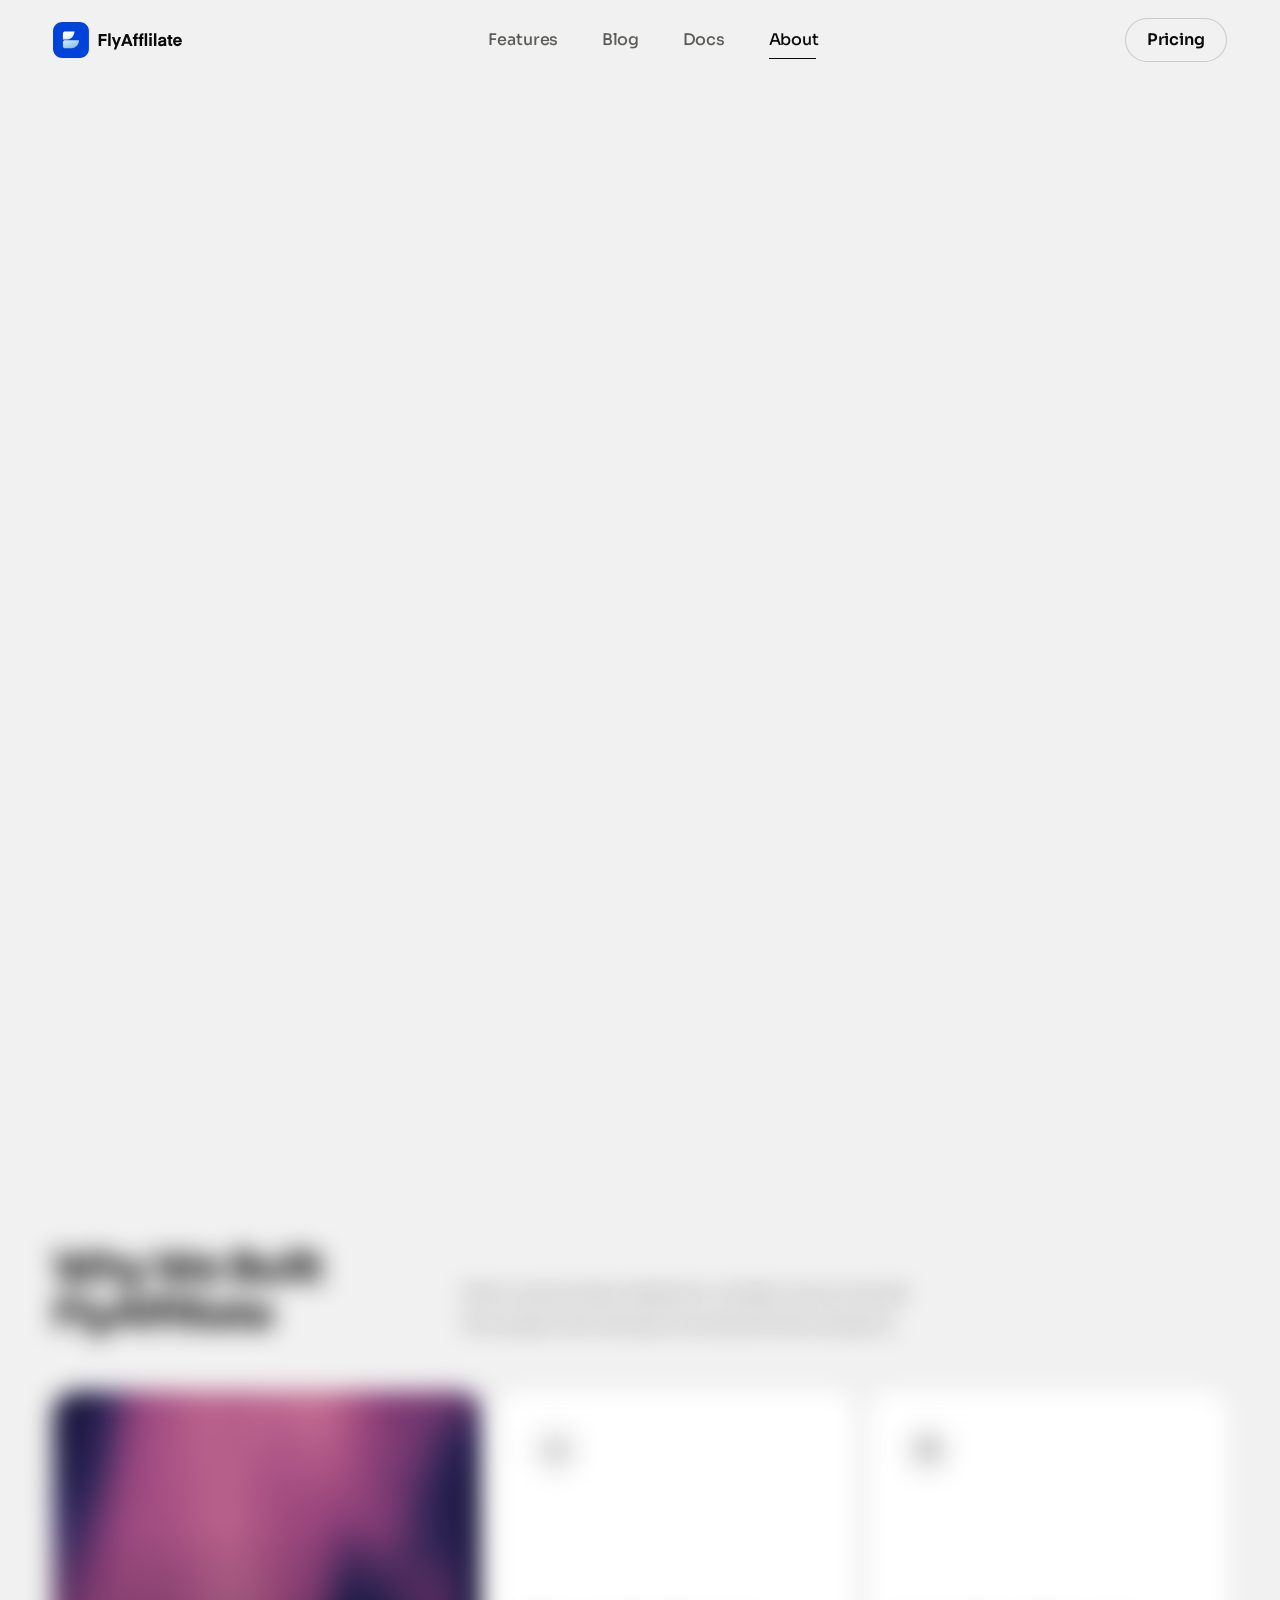
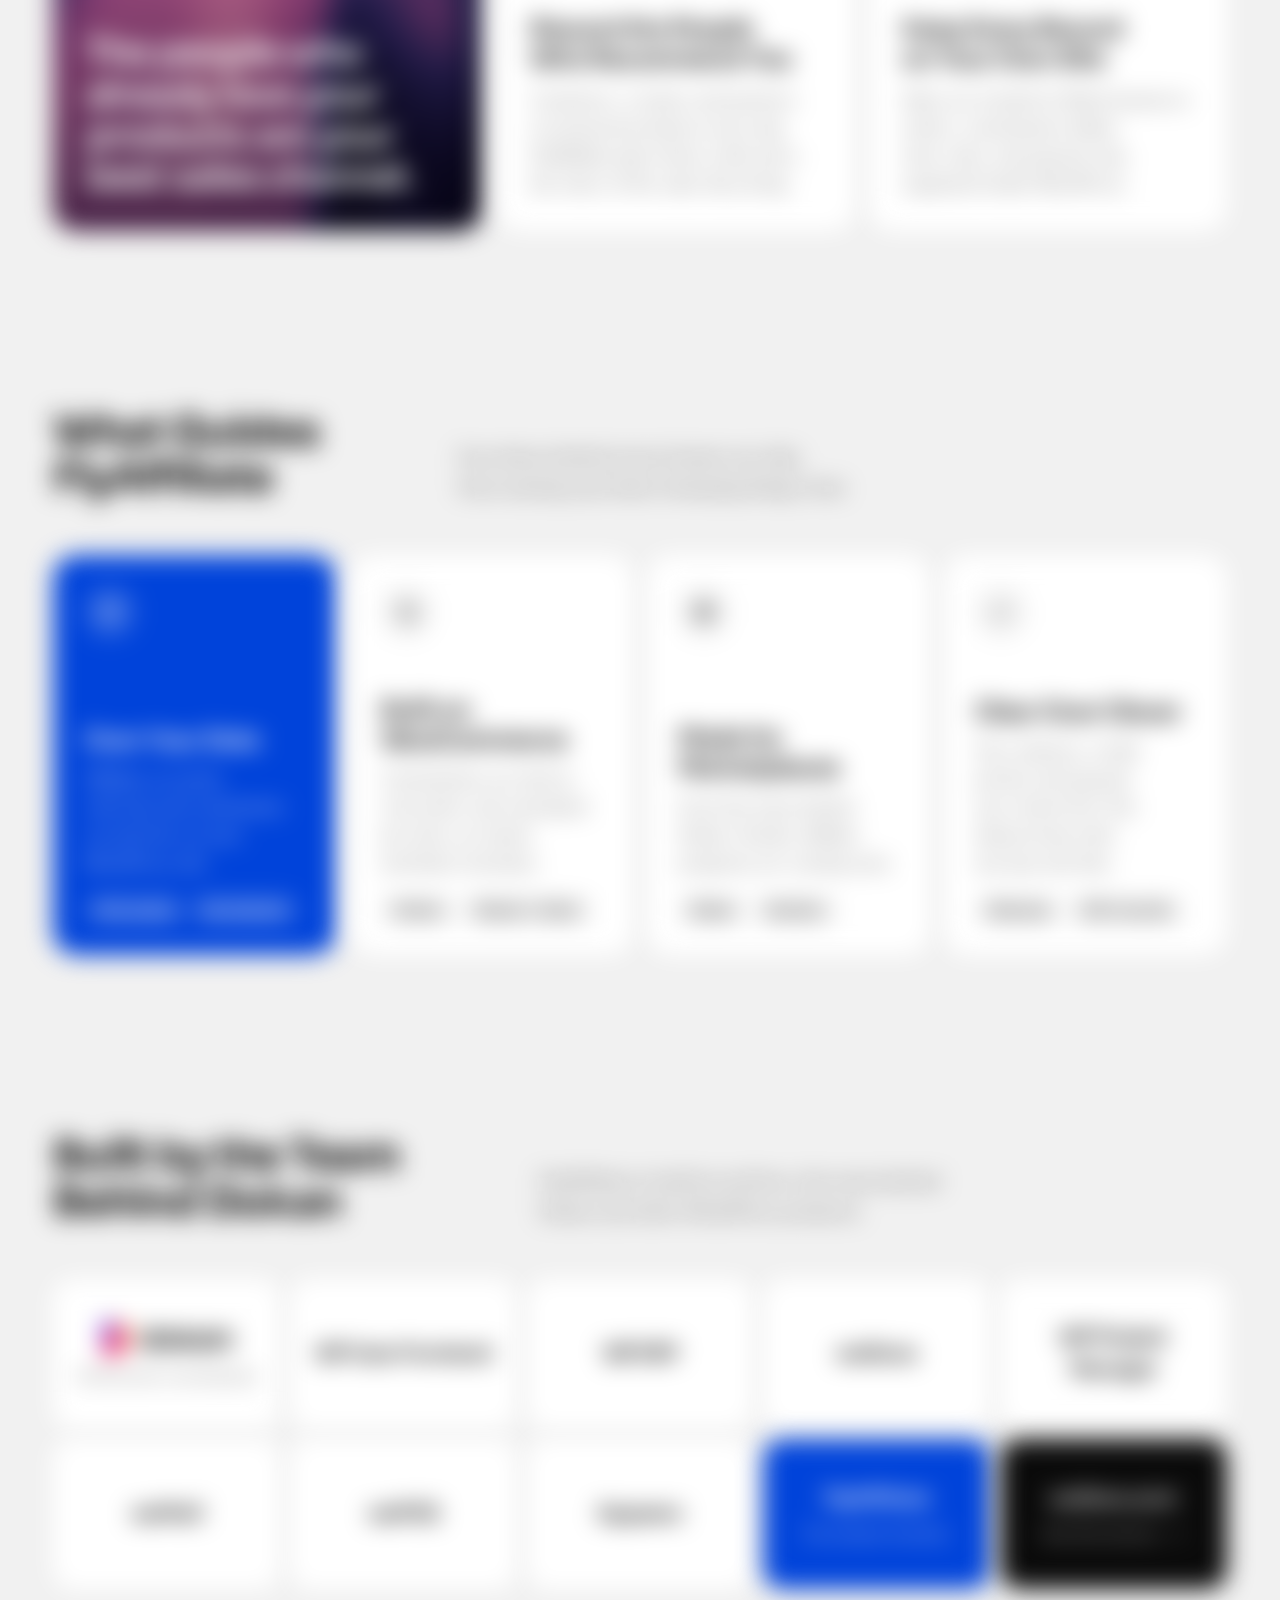
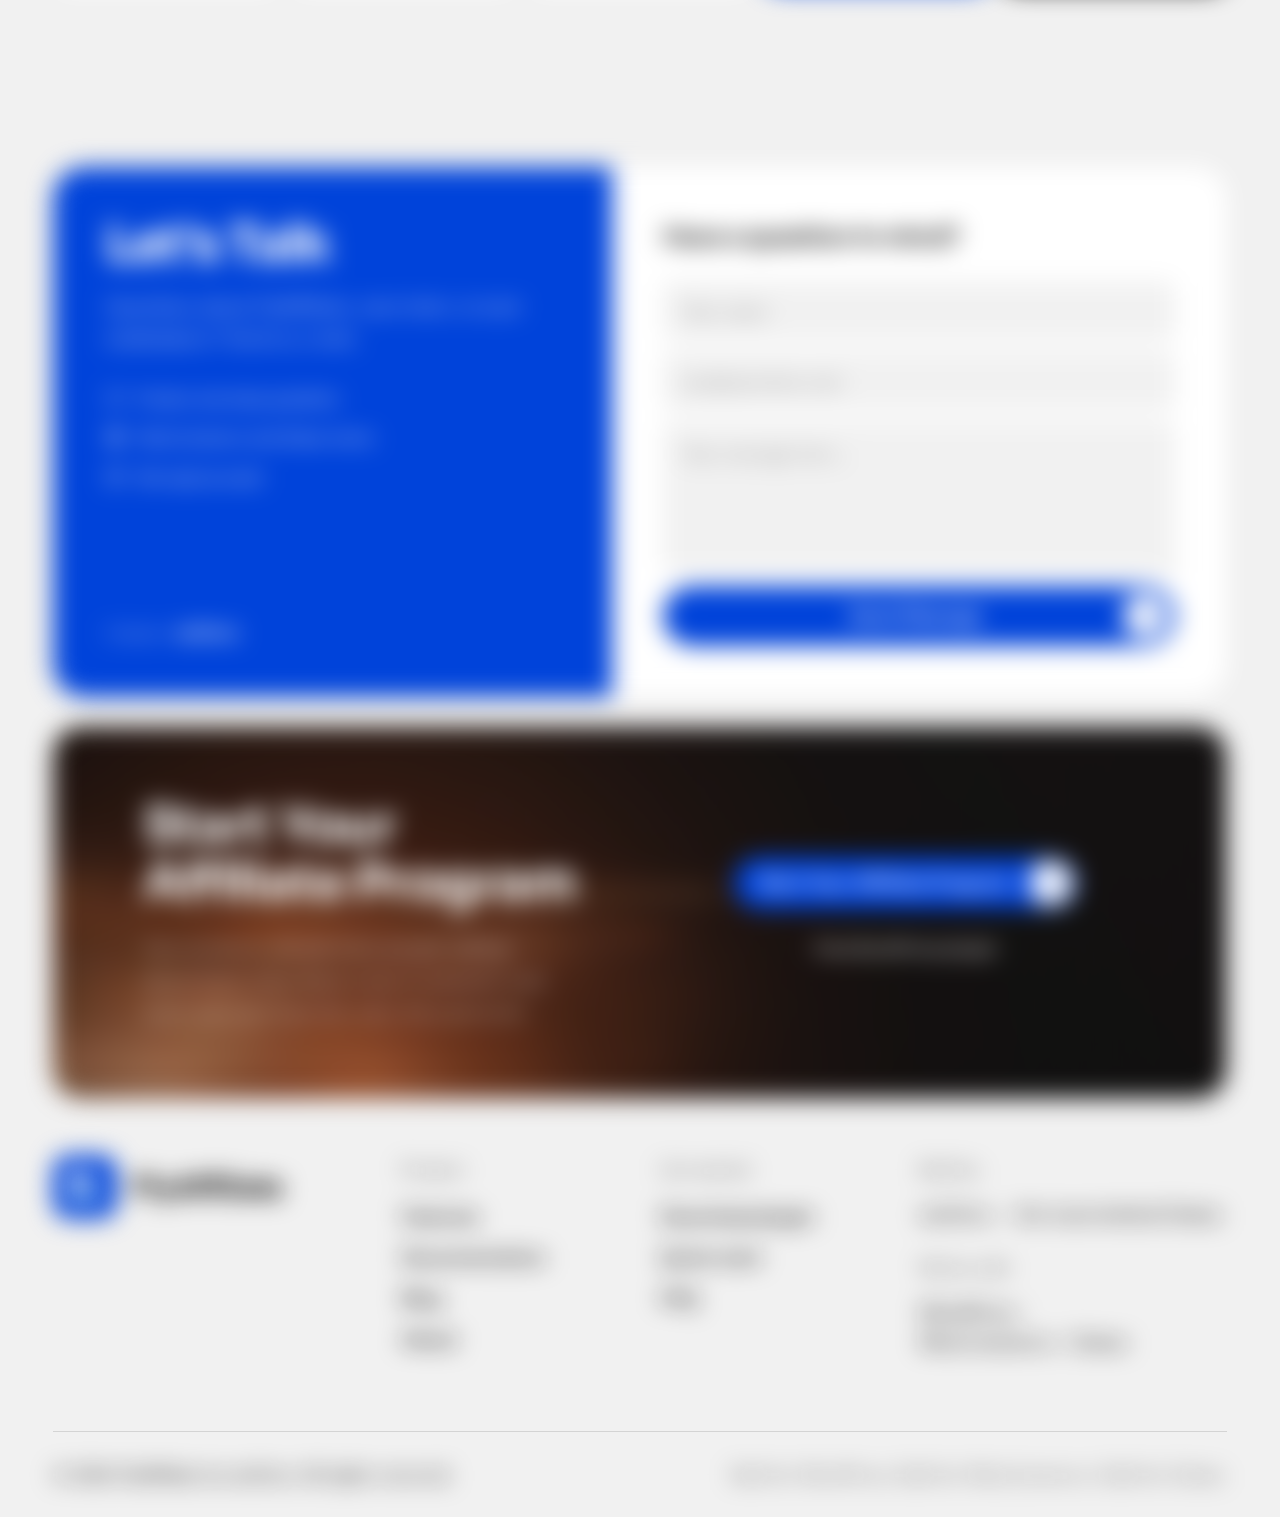
==== commit d0e2ef7d: "About: 30px between the contact card and the footer CTA (local only) Co-Authored-By: Claude Opus 5.5" ====
--- a/about/index.html
+++ b/about/index.html
@@ -12,7 +12,7 @@
 <link rel="preconnect" href="https://fonts.googleapis.com">
 <link rel="preconnect" href="https://fonts.gstatic.com" crossorigin>
 <link rel="stylesheet" href="https://fonts.googleapis.com/css2?family=Sora:wght@400;500;600;700&amp;family=Lato:wght@400;700&amp;display=swap">
-<link rel="stylesheet" href="/assets/css/site.css?v=161">
+<link rel="stylesheet" href="/assets/css/site.css?v=162">
 <script>document.documentElement.classList.add('js')</script>
 </head>
 <body class="page-about">
@@ -186,6 +186,6 @@
     <div class="ftr__base"><p>© 2026 FlyAffiliate by weDevs. All rights reserved.</p><p>Built for WordPress. Built for WooCommerce. Built for Dokan.</p></div>
   </div>
 </footer>
-<script src="/assets/js/site.js?v=161" defer></script>
+<script src="/assets/js/site.js?v=162" defer></script>
 </body>
 </html>
--- a/assets/css/site.css
+++ b/assets/css/site.css
@@ -2288,3 +2288,5 @@
   .abt-contact { border-radius: 24px; }
   .abt-contact__l, .abt-contact__form { padding: 28px 24px; }
 }
+/* About: contact card → footer CTA, 30px apart */
+.page-about .ftr { padding-top: 30px; }
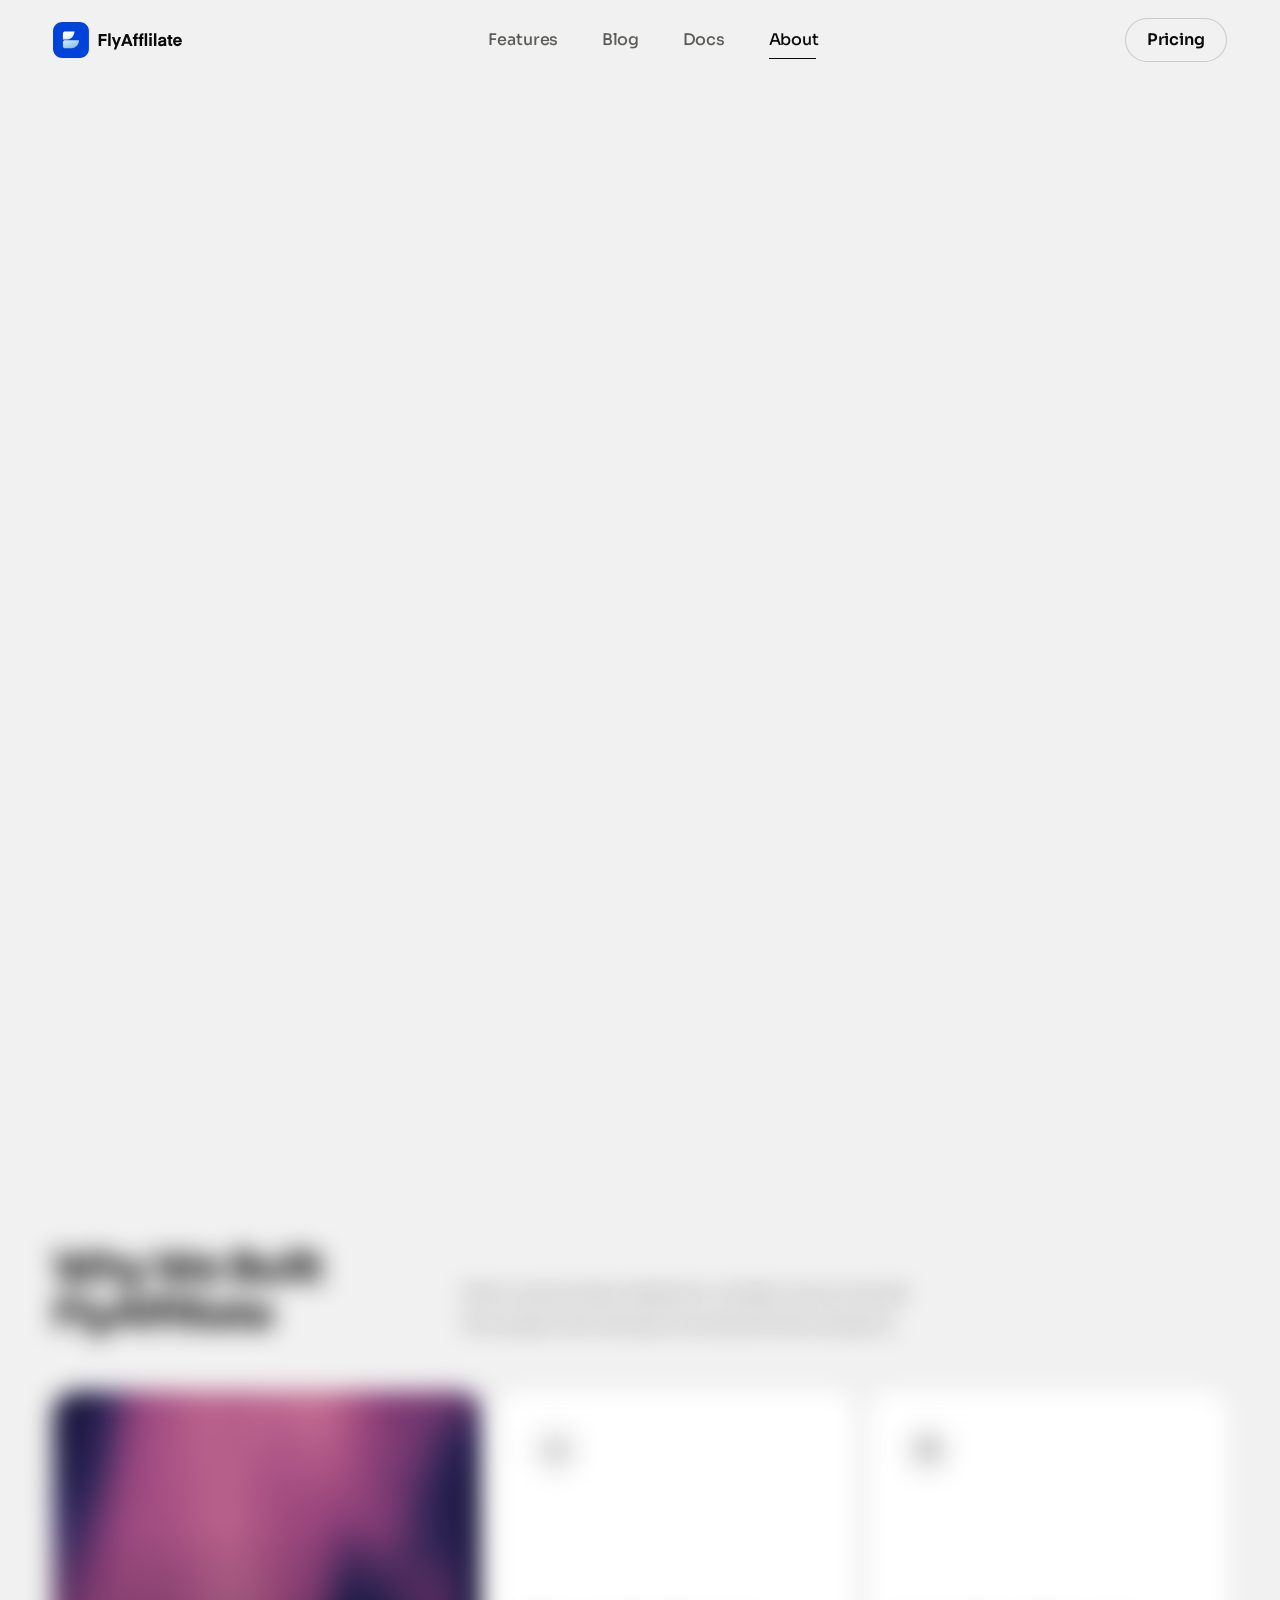
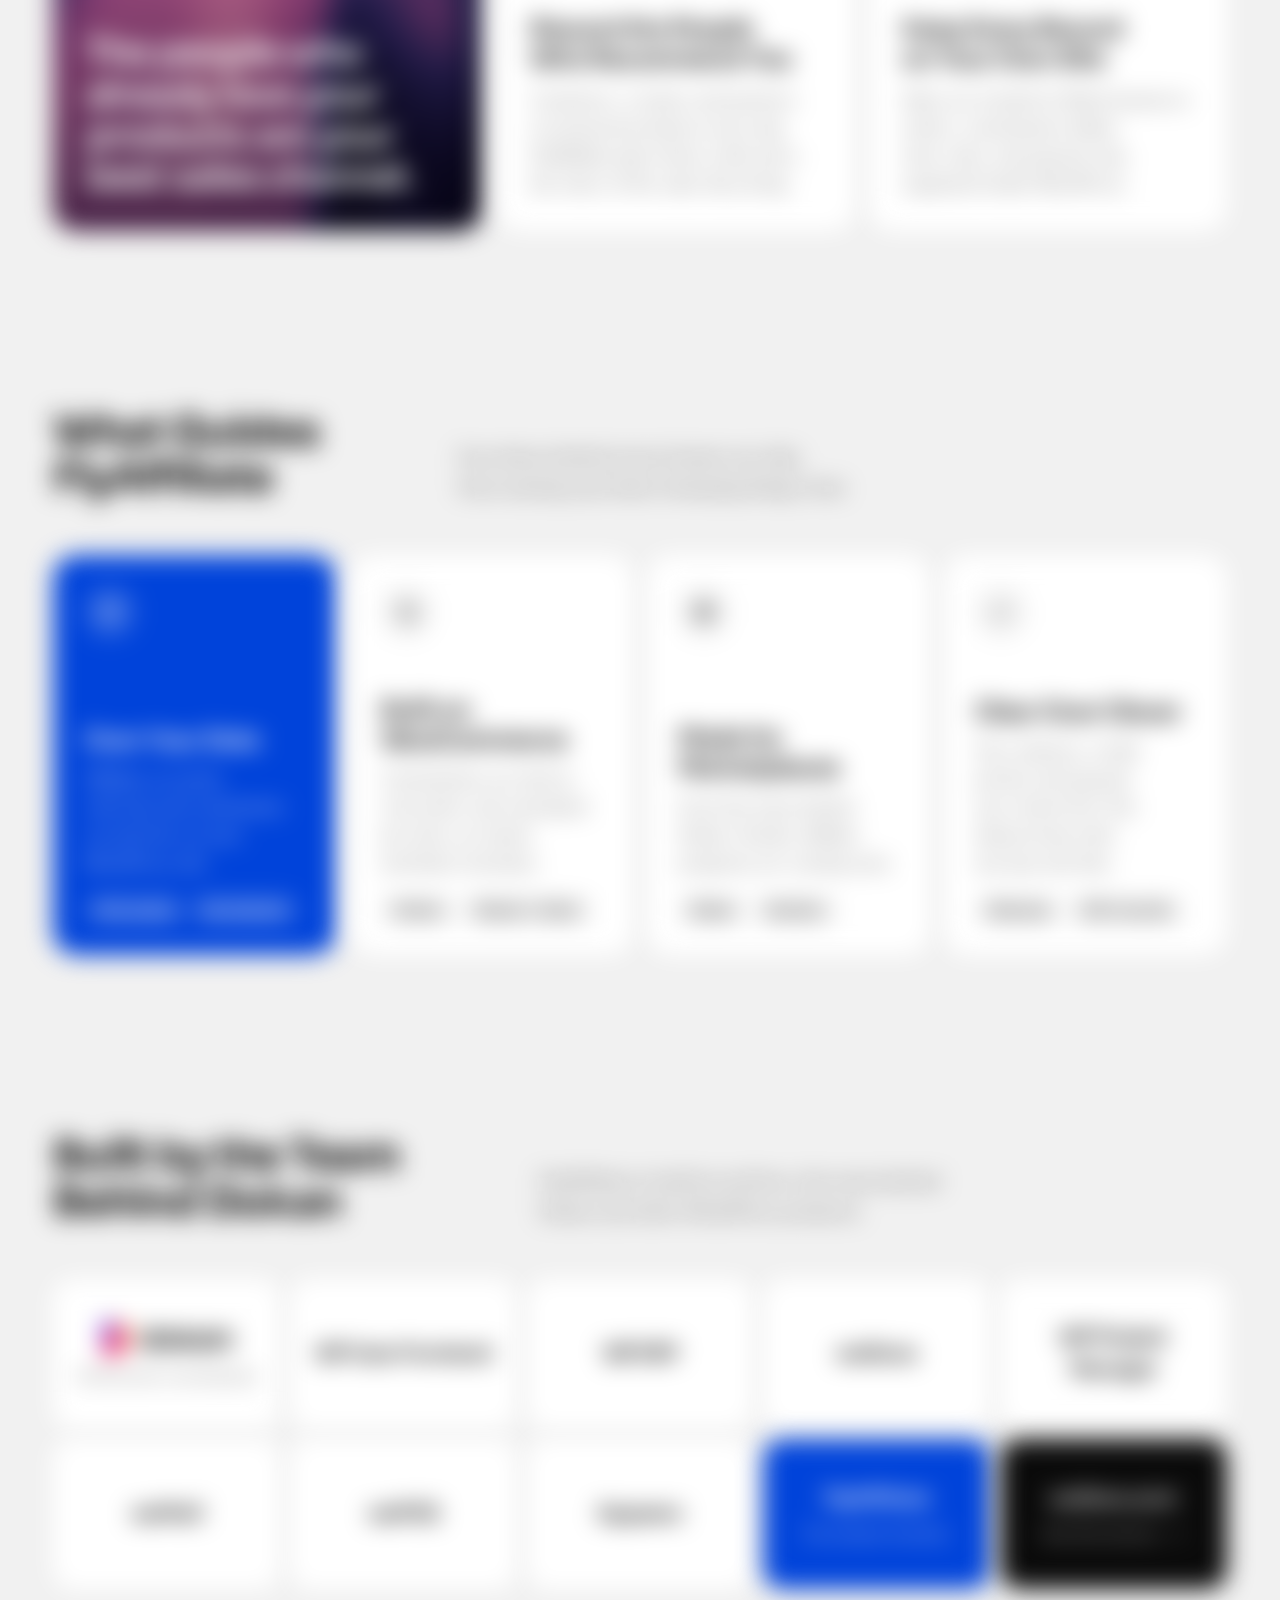
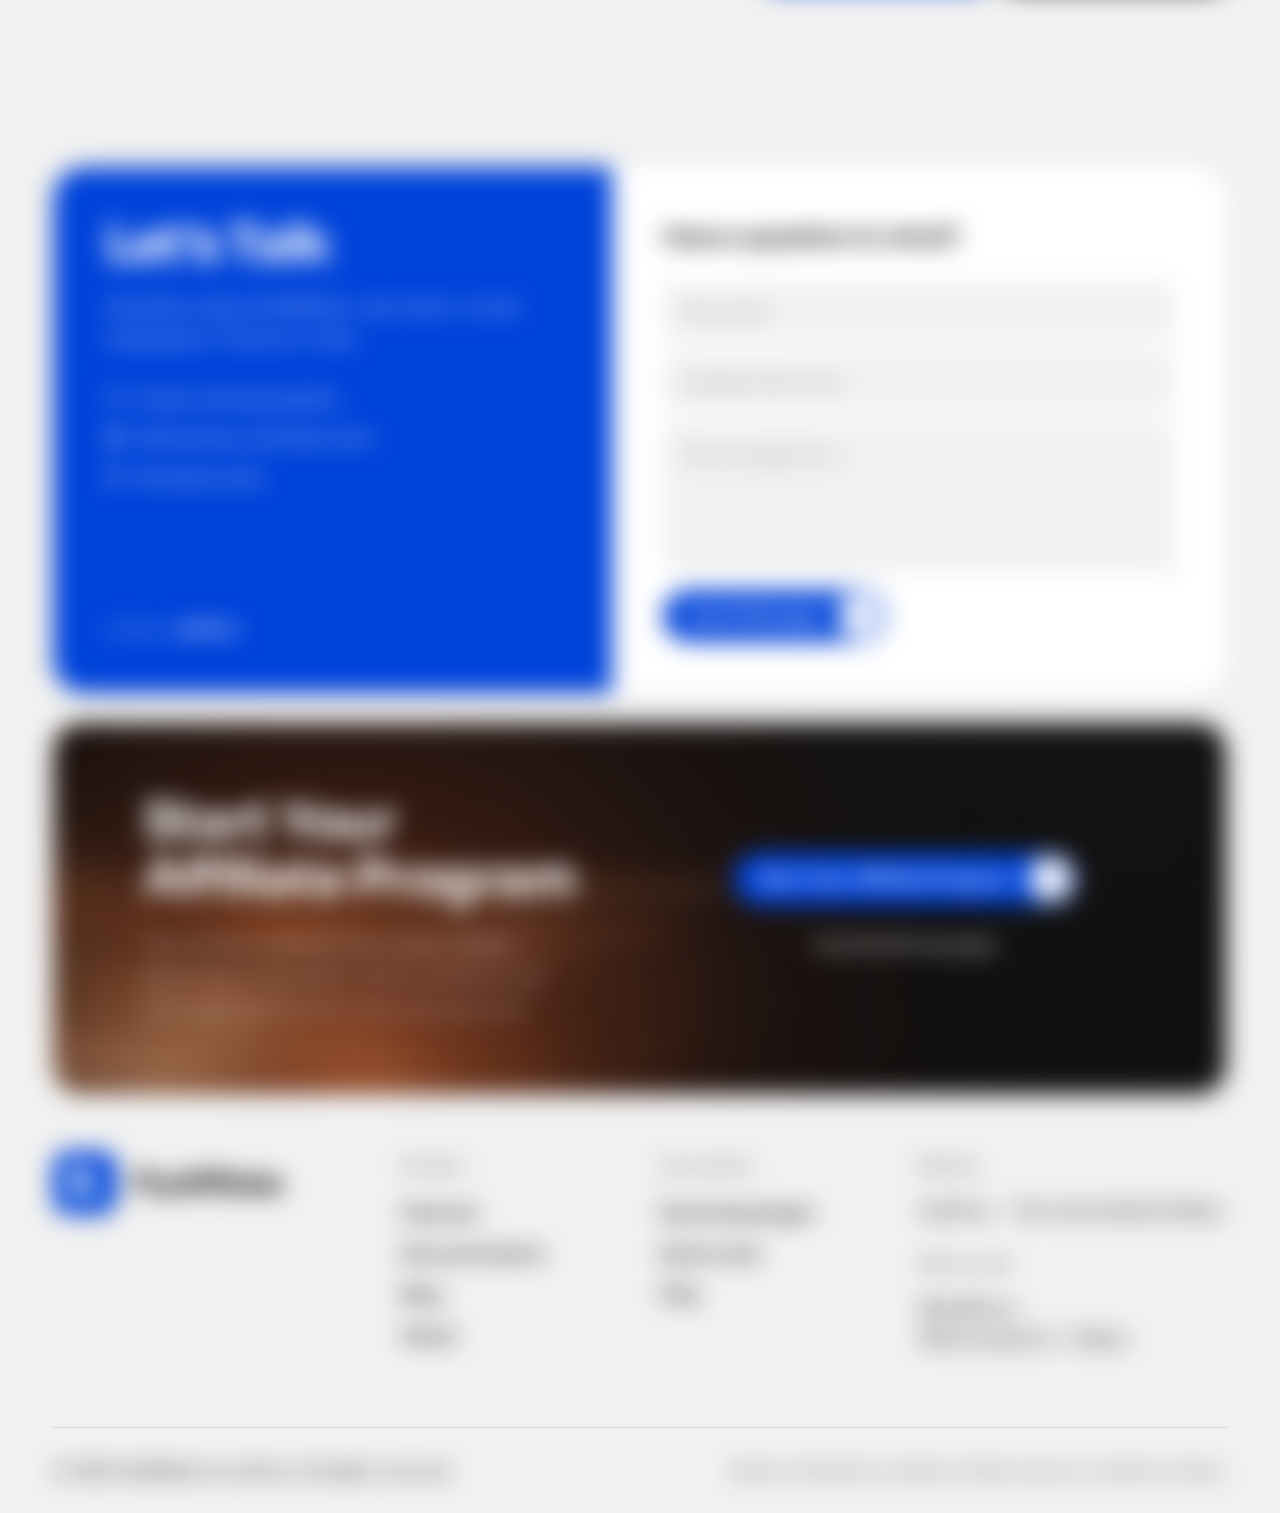
==== commit 802e1397: "About contact: compact Send Message button (local only) Co-Authored-By: Claude Opus 5.5 <noreply@ant" ====
--- a/about/index.html
+++ b/about/index.html
@@ -12,7 +12,7 @@
 <link rel="preconnect" href="https://fonts.googleapis.com">
 <link rel="preconnect" href="https://fonts.gstatic.com" crossorigin>
 <link rel="stylesheet" href="https://fonts.googleapis.com/css2?family=Sora:wght@400;500;600;700&amp;family=Lato:wght@400;700&amp;display=swap">
-<link rel="stylesheet" href="/assets/css/site.css?v=162">
+<link rel="stylesheet" href="/assets/css/site.css?v=163">
 <script>document.documentElement.classList.add('js')</script>
 </head>
 <body class="page-about">
@@ -160,7 +160,7 @@
         <label class="sr-only" for="c-name">Name</label><input id="c-name" class="field" type="text" name="name" placeholder="Your name" autocomplete="name" required>
         <label class="sr-only" for="c-email">Email</label><input id="c-email" class="field" type="email" name="email" placeholder="you@yourstore.com" autocomplete="email" required>
         <label class="sr-only" for="c-msg">Message</label><textarea id="c-msg" class="field field--area" name="message" placeholder="Your message here…" rows="4"></textarea>
-        <button class="btn btn--block" type="submit"><span class="btn__t">Send Message</span><span class="btn__i" aria-hidden="true"><svg viewBox="0 0 28 16" fill="none" stroke="currentColor" stroke-width="1.6" stroke-linecap="round" stroke-linejoin="round"><path d="M1.5 8h24M19 1.5 25.5 8 19 14.5"/></svg></span></button>
+        <button class="btn abt-contact__send" type="submit"><span class="btn__t">Send Message</span><span class="btn__i" aria-hidden="true"><svg viewBox="0 0 28 16" fill="none" stroke="currentColor" stroke-width="1.6" stroke-linecap="round" stroke-linejoin="round"><path d="M1.5 8h24M19 1.5 25.5 8 19 14.5"/></svg></span></button>
         <p class="form__note" data-form-note data-ok="Thanks — message received. (Demo form: nothing was sent.)" hidden role="status"></p>
       </form>
     </div>
@@ -186,6 +186,6 @@
     <div class="ftr__base"><p>© 2026 FlyAffiliate by weDevs. All rights reserved.</p><p>Built for WordPress. Built for WooCommerce. Built for Dokan.</p></div>
   </div>
 </footer>
-<script src="/assets/js/site.js?v=162" defer></script>
+<script src="/assets/js/site.js?v=163" defer></script>
 </body>
 </html>
--- a/assets/css/site.css
+++ b/assets/css/site.css
@@ -2290,3 +2290,4 @@
 }
 /* About: contact card → footer CTA, 30px apart */
 .page-about .ftr { padding-top: 30px; }
+.abt-contact__send { align-self: flex-start; margin-top: 8px; border: 0; cursor: pointer; }
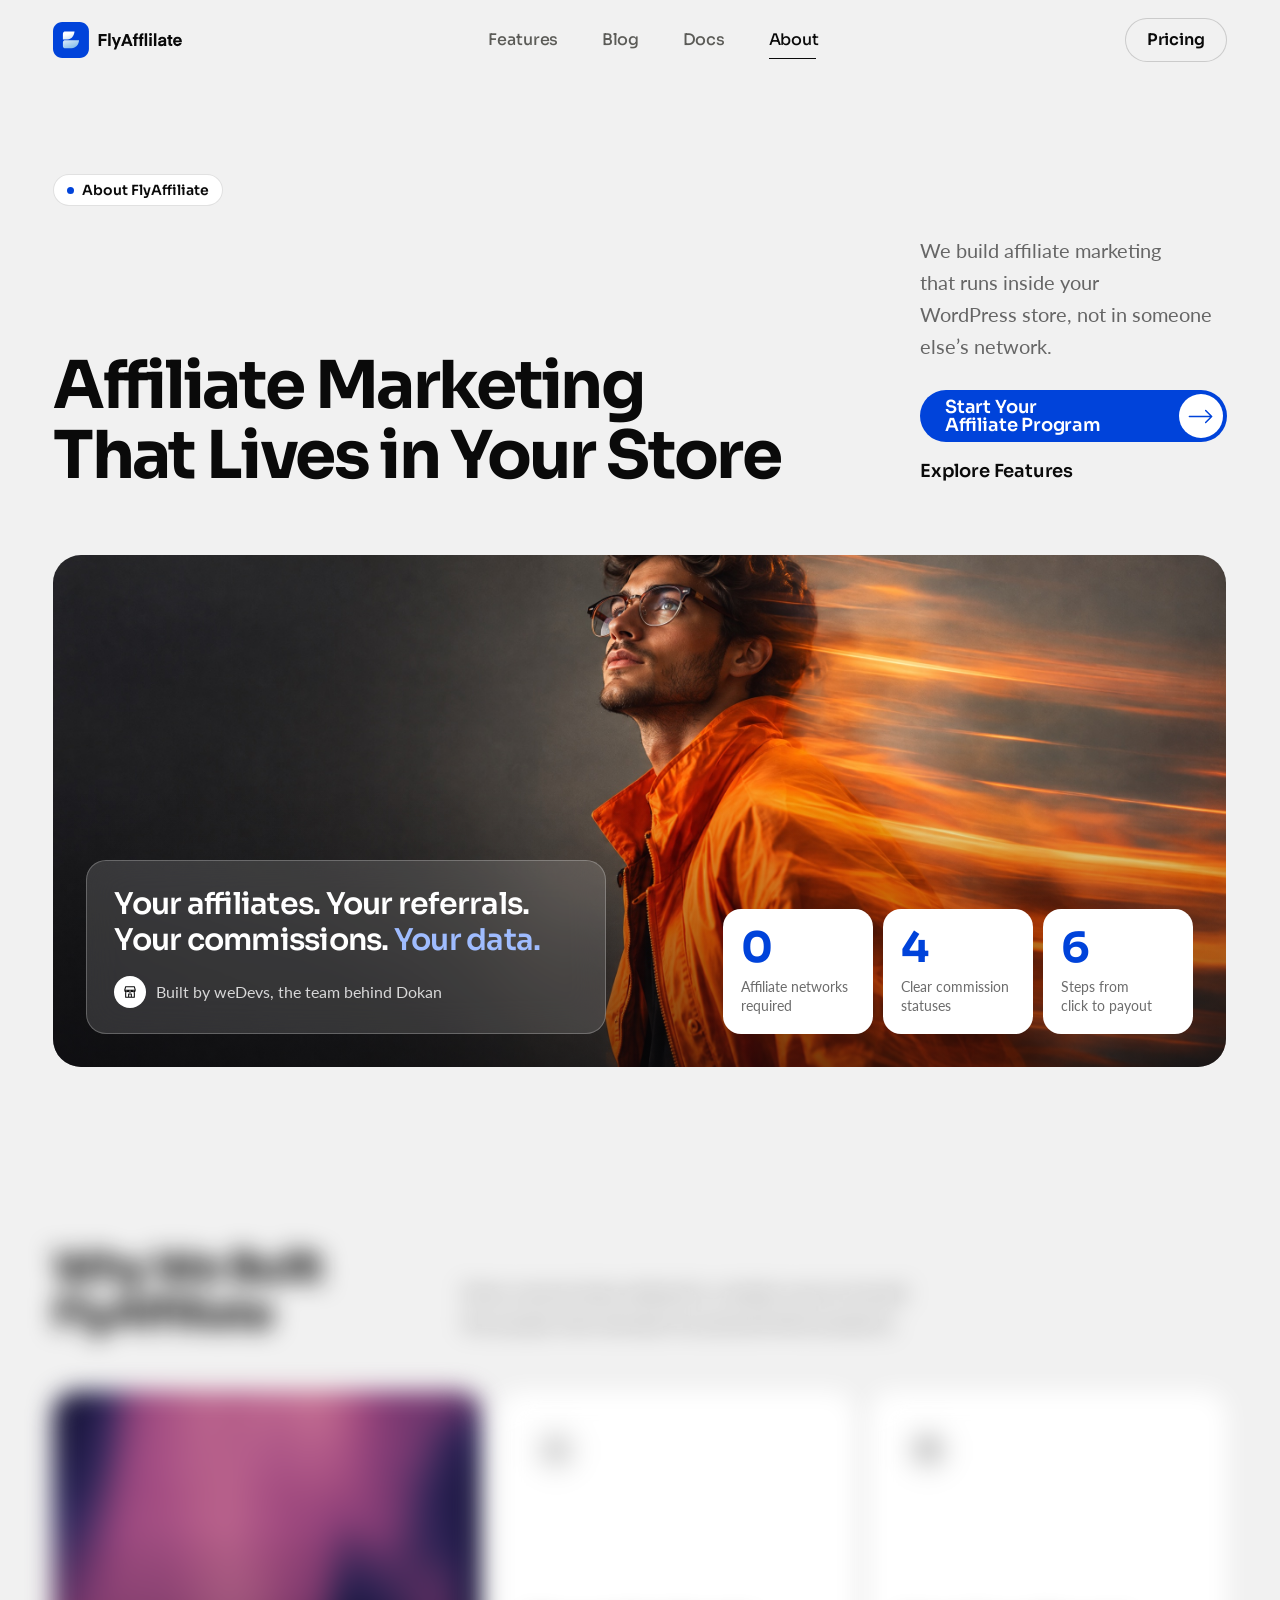
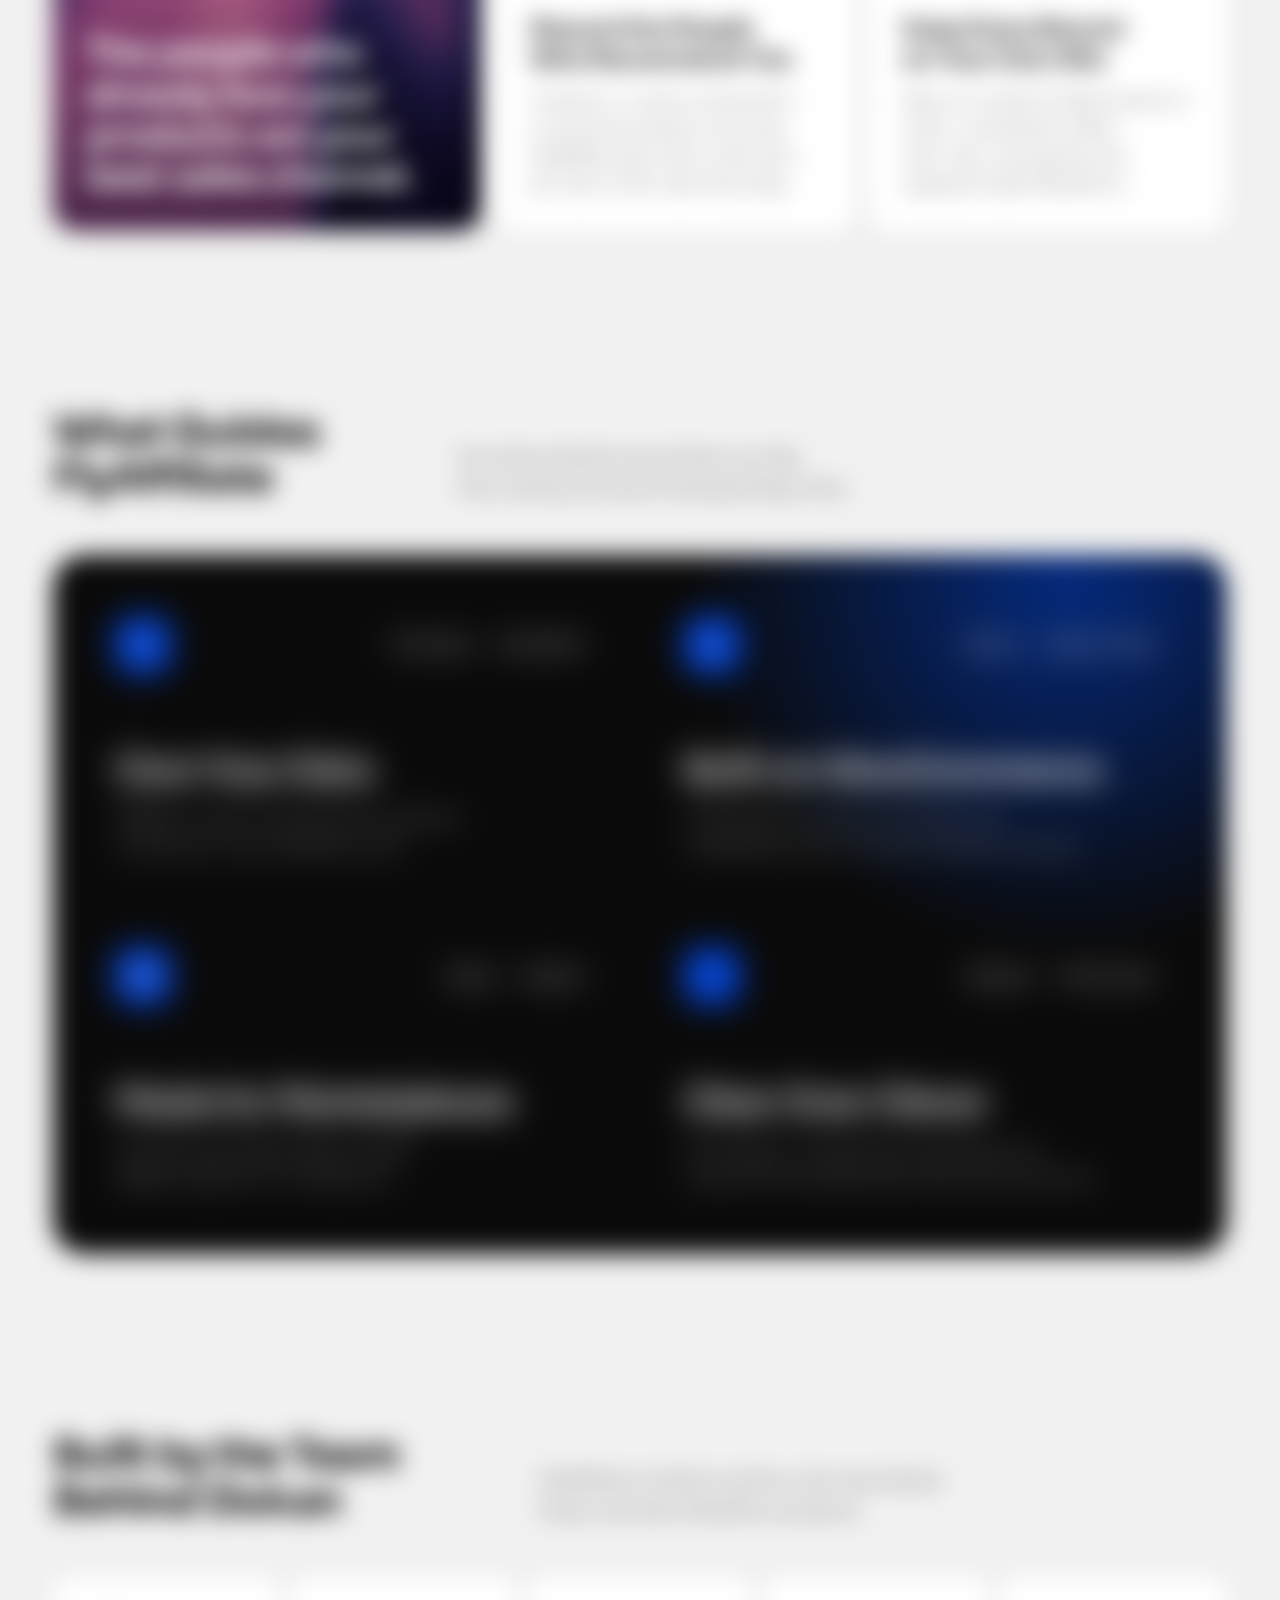
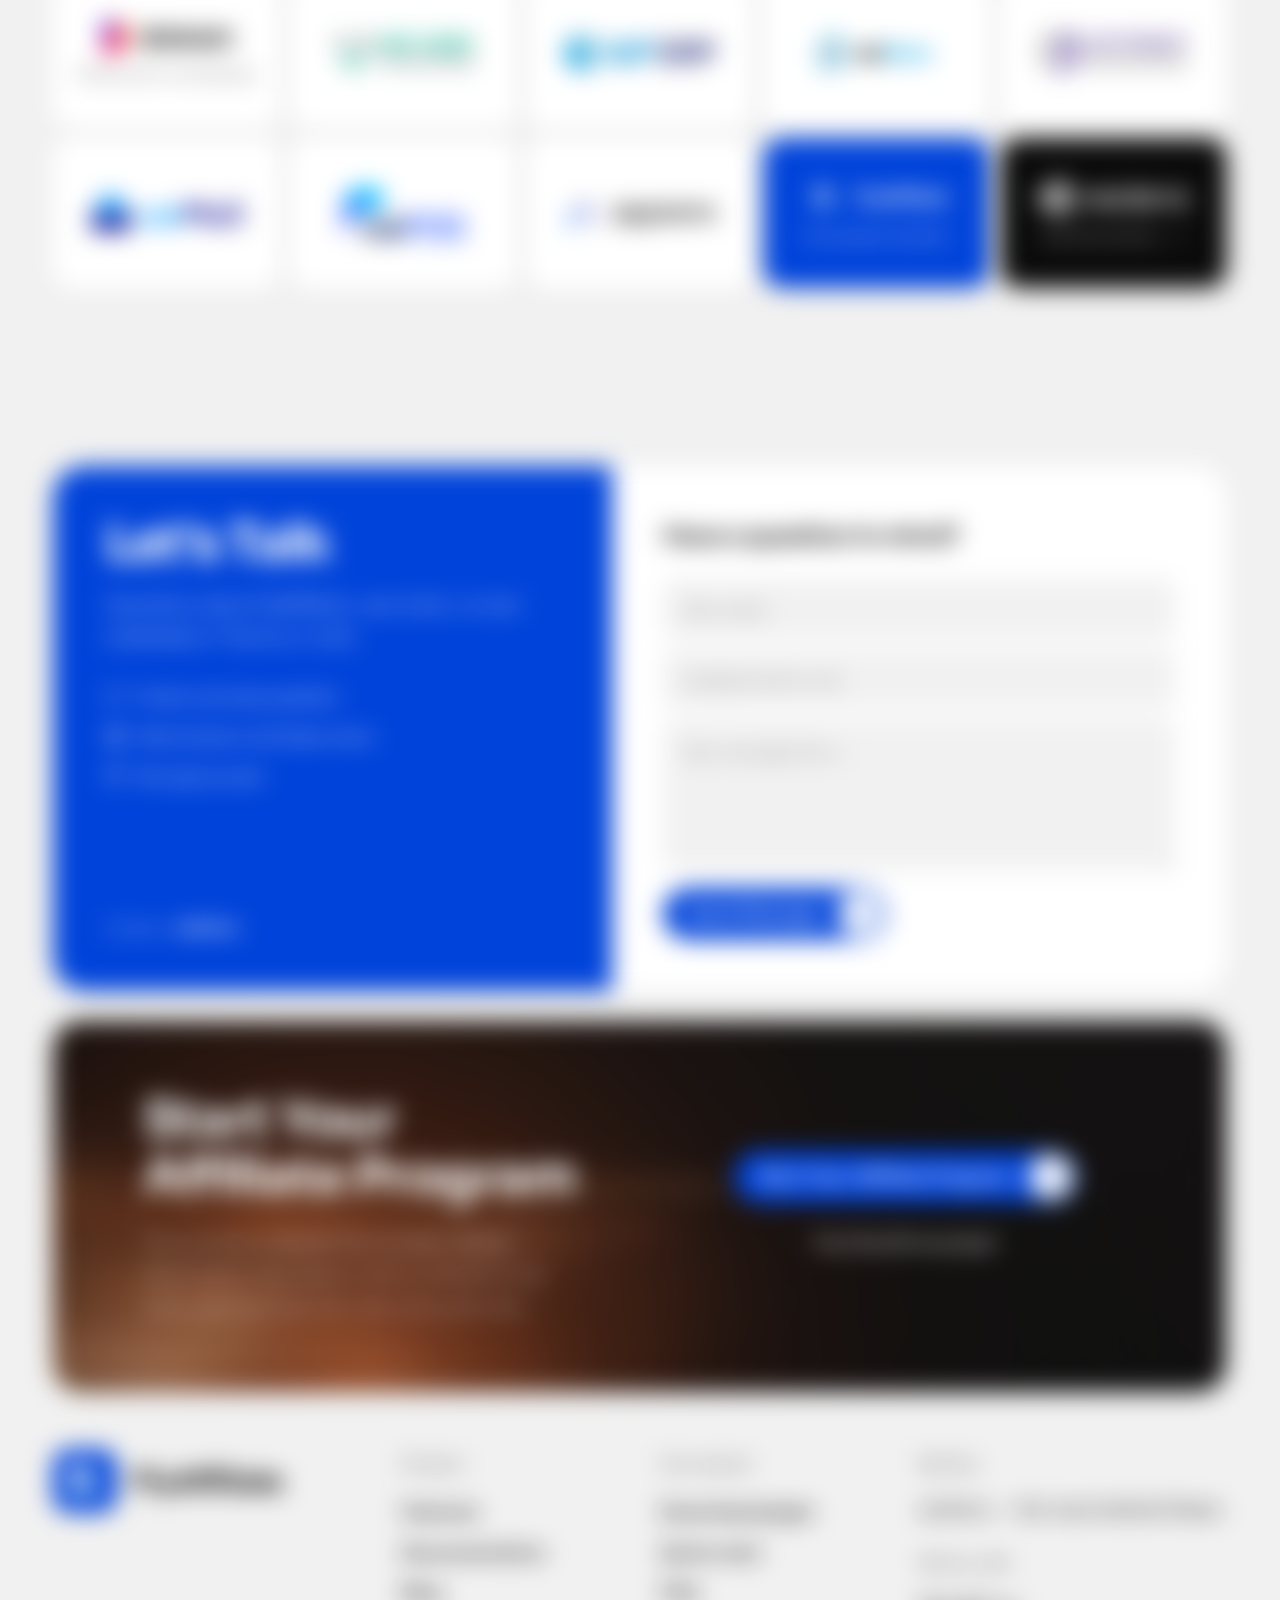
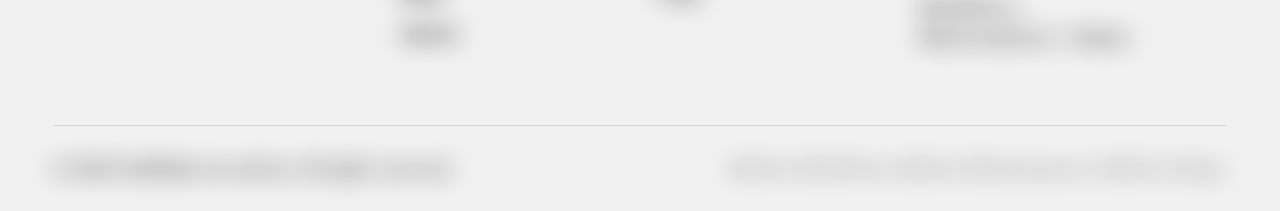
==== commit c345dad6: "About: real weDevs product logos (from wedevs.com/brand-assets); principles as a dark 2x2 manifesto " ====
--- a/about/index.html
+++ b/about/index.html
@@ -12,7 +12,7 @@
 <link rel="preconnect" href="https://fonts.googleapis.com">
 <link rel="preconnect" href="https://fonts.gstatic.com" crossorigin>
 <link rel="stylesheet" href="https://fonts.googleapis.com/css2?family=Sora:wght@400;500;600;700&amp;family=Lato:wght@400;700&amp;display=swap">
-<link rel="stylesheet" href="/assets/css/site.css?v=163">
+<link rel="stylesheet" href="/assets/css/site.css?v=165">
 <script>document.documentElement.classList.add('js')</script>
 </head>
 <body class="page-about">
@@ -98,32 +98,30 @@
       <h2 id="pr-h" class="h2" data-reveal>What Guides <br>FlyAffiliate</h2>
       <p class="lead muted" data-reveal>Four ideas behind every feature we ship, <br>from owning your data to keeping things clear.</p>
     </div>
-    <ul class="abt-pr" data-reveal-stagger>
-      <li class="abt-pr__c is-acc">
-        <span class="abt-ic" aria-hidden="true"><svg viewBox="0 0 24 24" fill="none" stroke="currentColor" stroke-width="1.6" stroke-linejoin="round"><path d="M12 3.5 19 6v5.5c0 4.3-2.9 7.7-7 9-4.1-1.3-7-4.7-7-9V6z"/><path d="m9 12 2.2 2.2L15.5 10" stroke-linecap="round"/></svg></span>
-        <h3 class="abt-pr__t">Own Your Data</h3>
-        <p>Affiliate accounts, referrals and commission records live on your WordPress site.</p>
-        <span class="abt-tags"><span>First-party</span><span>No network</span></span>
-      </li>
-      <li class="abt-pr__c">
-        <span class="abt-ic" aria-hidden="true"><svg viewBox="0 0 24 24" fill="none" stroke="currentColor" stroke-width="1.6" stroke-linecap="round" stroke-linejoin="round"><path d="M3 4h2.2l2.2 11h10.8L20.5 7H6.4"/><circle cx="9.5" cy="19" r="1.4"/><circle cx="17" cy="19" r="1.4"/></svg></span>
-        <h3 class="abt-pr__t">Built on WooCommerce</h3>
-        <p>Commissions are tied to real orders and calculated per item, on classic and block checkout.</p>
-        <span class="abt-tags"><span>Orders</span><span>Classic + block</span></span>
-      </li>
-      <li class="abt-pr__c">
-        <span class="abt-ic" aria-hidden="true"><svg viewBox="0 0 24 24" fill="none" stroke="currentColor" stroke-width="1.6" stroke-linejoin="round"><path d="M4 9.5 5.5 4h13L20 9.5M4 9.5h16M4 9.5a2.7 2.7 0 0 0 5.3 0 2.7 2.7 0 0 0 5.4 0 2.7 2.7 0 0 0 5.3 0M5.5 12v8h13v-8M10 20v-5h4v5"/></svg></span>
-        <h3 class="abt-pr__t">Made for Marketplaces</h3>
-        <p>From the team behind Dokan. Vendor affiliate programs are coming soon.</p>
-        <span class="abt-tags"><span>Dokan</span><span>Vendors</span></span>
-      </li>
-      <li class="abt-pr__c">
-        <span class="abt-ic" aria-hidden="true"><svg viewBox="0 0 20 20" fill="none" stroke="currentColor" stroke-width="1.8" stroke-linecap="round" stroke-linejoin="round"><path d="m5 10.5 3.2 3L15 6.5"/></svg></span>
-        <h3 class="abt-pr__t">Clear Over Clever</h3>
-        <p>Four statuses, a hold period, and payouts you review first. You always know who you pay and why.</p>
-        <span class="abt-tags"><span>Statuses</span><span>CSV records</span></span>
-      </li>
-    </ul>
+    <div class="abt-mf" data-reveal>
+      <ul class="abt-mf__g" data-reveal-stagger>
+        <li class="abt-mf__c">
+          <div class="abt-mf__top"><span class="abt-mf__ic" aria-hidden="true"><svg viewBox="0 0 24 24" fill="none" stroke="currentColor" stroke-width="1.6" stroke-linejoin="round"><path d="M12 3.5 19 6v5.5c0 4.3-2.9 7.7-7 9-4.1-1.3-7-4.7-7-9V6z"/><path d="m9 12 2.2 2.2L15.5 10" stroke-linecap="round"/></svg></span><span class="abt-mf__tags"><span>First-party</span><span>No network</span></span></div>
+          <h3 class="abt-mf__t">Own Your Data</h3>
+          <p>Affiliate accounts, referrals and commission records live on your WordPress site.</p>
+        </li>
+        <li class="abt-mf__c">
+          <div class="abt-mf__top"><span class="abt-mf__ic" aria-hidden="true"><svg viewBox="0 0 24 24" fill="none" stroke="currentColor" stroke-width="1.6" stroke-linecap="round" stroke-linejoin="round"><path d="M3 4h2.2l2.2 11h10.8L20.5 7H6.4"/><circle cx="9.5" cy="19" r="1.4"/><circle cx="17" cy="19" r="1.4"/></svg></span><span class="abt-mf__tags"><span>Orders</span><span>Classic + block</span></span></div>
+          <h3 class="abt-mf__t">Built on WooCommerce</h3>
+          <p>Commissions are tied to real orders and calculated per item, on classic and block checkout.</p>
+        </li>
+        <li class="abt-mf__c">
+          <div class="abt-mf__top"><span class="abt-mf__ic" aria-hidden="true"><svg viewBox="0 0 24 24" fill="none" stroke="currentColor" stroke-width="1.6" stroke-linejoin="round"><path d="M4 9.5 5.5 4h13L20 9.5M4 9.5h16M4 9.5a2.7 2.7 0 0 0 5.3 0 2.7 2.7 0 0 0 5.4 0 2.7 2.7 0 0 0 5.3 0M5.5 12v8h13v-8M10 20v-5h4v5"/></svg></span><span class="abt-mf__tags"><span>Dokan</span><span>Vendors</span></span></div>
+          <h3 class="abt-mf__t">Made for Marketplaces</h3>
+          <p>From the team behind Dokan. Vendor affiliate programs are coming soon.</p>
+        </li>
+        <li class="abt-mf__c">
+          <div class="abt-mf__top"><span class="abt-mf__ic" aria-hidden="true"><svg viewBox="0 0 20 20" fill="none" stroke="currentColor" stroke-width="1.8" stroke-linecap="round" stroke-linejoin="round"><path d="m5 10.5 3.2 3L15 6.5"/></svg></span><span class="abt-mf__tags"><span>Statuses</span><span>CSV records</span></span></div>
+          <h3 class="abt-mf__t">Clear Over Clever</h3>
+          <p>Four statuses, a hold period, and payouts you review first. You always know who you pay and why.</p>
+        </li>
+      </ul>
+    </div>
   </div>
 </section>
 
@@ -134,10 +132,10 @@
       <p class="lead muted" data-reveal>FlyAffiliate is built by weDevs, the team behind <br>Dokan and other WordPress products.</p>
     </div>
     <ul class="abt-fam" data-reveal-stagger>
-      <li class="abt-fam__dokan"><img src="/assets/img/dokan-logo.svg" alt="Dokan" width="150" height="41"><small>Multivendor marketplace</small></li>
-      <li><span>WP User Frontend</span></li><li><span>WP ERP</span></li><li><span>weDocs</span></li><li><span>WP Project Manager</span></li><li><span>weMail</span></li><li><span>wePOS</span></li><li><span>Appsero</span></li>
-      <li class="abt-fam__me"><span>FlyAffiliate</span><small>The newest member</small></li>
-      <li class="abt-fam__more"><a href="https://wedevs.com" target="_blank" rel="noopener"><span>weDevs.com</span><small>See all products <svg viewBox="0 0 28 16" fill="none" stroke="currentColor" stroke-width="1.6" stroke-linecap="round" stroke-linejoin="round"><path d="M1.5 8h24M19 1.5 25.5 8 19 14.5"/></svg></small></a></li>
+      <li class="abt-fam__dokan"><img class="abt-fam__logo" src="/assets/img/brands/dokan.svg" alt="Dokan"><small>Multivendor marketplace</small></li>
+      <li><img class="abt-fam__logo abt-fam__logo--wpuf" src="/assets/img/brands/wpuf.svg" alt="WP User Frontend"></li><li><img class="abt-fam__logo abt-fam__logo--wp-erp" src="/assets/img/brands/wp-erp.svg" alt="WP ERP"></li><li><img class="abt-fam__logo abt-fam__logo--wedocs" src="/assets/img/brands/wedocs.svg" alt="weDocs"></li><li><img class="abt-fam__logo abt-fam__logo--wp-pm" src="/assets/img/brands/wp-pm.svg" alt="WP Project Manager"></li><li><img class="abt-fam__logo abt-fam__logo--wemail" src="/assets/img/brands/wemail.svg" alt="weMail"></li><li><img class="abt-fam__logo abt-fam__logo--wepos" src="/assets/img/brands/wepos.svg" alt="wePOS"></li><li><img class="abt-fam__logo abt-fam__logo--appsero" src="/assets/img/brands/appsero.svg" alt="Appsero"></li>
+      <li class="abt-fam__me"><img class="abt-fam__logo" src="/assets/img/flyaffiliate-logo-white.svg" alt="FlyAffiliate"><small>The newest member</small></li>
+      <li class="abt-fam__more"><a href="https://wedevs.com" target="_blank" rel="noopener"><img class="abt-fam__logo" src="/assets/img/brands/wedevs-white.svg" alt="weDevs"><small>See all products <svg viewBox="0 0 28 16" fill="none" stroke="currentColor" stroke-width="1.6" stroke-linecap="round" stroke-linejoin="round"><path d="M1.5 8h24M19 1.5 25.5 8 19 14.5"/></svg></small></a></li>
     </ul>
   </div>
 </section>
@@ -186,6 +184,6 @@
     <div class="ftr__base"><p>© 2026 FlyAffiliate by weDevs. All rights reserved.</p><p>Built for WordPress. Built for WooCommerce. Built for Dokan.</p></div>
   </div>
 </footer>
-<script src="/assets/js/site.js?v=163" defer></script>
+<script src="/assets/js/site.js?v=165" defer></script>
 </body>
 </html>
--- a/assets/css/site.css
+++ b/assets/css/site.css
@@ -2291,3 +2291,30 @@
 /* About: contact card → footer CTA, 30px apart */
 .page-about .ftr { padding-top: 30px; }
 .abt-contact__send { align-self: flex-start; margin-top: 8px; border: 0; cursor: pointer; }
+/* About family: real product logos */
+.abt-fam__logo { display: block; width: min(80%, 170px); height: 40px; object-fit: contain; }
+.abt-fam__logo--wepos { height: 52px; }
+.abt-fam__logo--wp-pm { height: 46px; }
+@media (max-width: 680px) { .abt-fam__logo { height: 30px; } .abt-fam__logo--wepos { height: 40px; } .abt-fam__logo--wp-pm { height: 36px; } }
+
+/* About principles: dark manifesto panel, 2×2 ruled grid */
+.abt-mf { position: relative; overflow: hidden; border-radius: 32px; background: var(--ink); color: #fff; padding: clamp(12px, 1.4vw, 20px); }
+.abt-mf::before { content: ""; position: absolute; width: 760px; height: 760px; right: -220px; top: -360px; border-radius: 50%; background: radial-gradient(closest-side, rgba(0, 67, 218, .55), rgba(0, 67, 218, 0)); pointer-events: none; }
+.abt-mf__g { position: relative; display: grid; grid-template-columns: repeat(2, minmax(0, 1fr)); }
+.abt-mf__c { display: flex; flex-direction: column; padding: clamp(28px, 3.4vw, 52px); }
+.abt-mf__c:nth-child(odd) { border-right: 1px solid rgba(255, 255, 255, .12); }
+.abt-mf__c:nth-child(-n+2) { border-bottom: 1px solid rgba(255, 255, 255, .12); }
+.abt-mf__top { display: flex; align-items: center; justify-content: space-between; gap: 16px; }
+.abt-mf__ic { width: 56px; height: 56px; border-radius: 16px; display: grid; place-items: center; background: var(--accent); color: #fff; }
+.abt-mf__ic svg { width: 24px; height: 24px; }
+.abt-mf__tags { display: flex; flex-wrap: wrap; justify-content: flex-end; gap: 6px; }
+.abt-mf__tags span { height: 28px; padding: 0 12px; border-radius: var(--pill); display: inline-grid; place-items: center; box-shadow: inset 0 0 0 1px rgba(255, 255, 255, .22); font-family: var(--font-head); font-size: 14px; font-weight: 500; color: rgba(255, 255, 255, .85); }
+.abt-mf__t { margin-top: clamp(56px, 6vw, 96px); font-family: var(--font-head); font-size: var(--h4); font-weight: 600; letter-spacing: -.03em; line-height: 1.15; }
+.abt-mf__c p { margin-top: 12px; max-width: 460px; font-size: var(--t-sm); line-height: 1.6; color: var(--on-dark-2); }
+@media (max-width: 680px) {
+  .abt-mf { border-radius: 24px; padding: 4px; }
+  .abt-mf__g { grid-template-columns: minmax(0, 1fr); }
+  .abt-mf__c { padding: 28px 22px; border-right: 0 !important; border-bottom: 1px solid rgba(255, 255, 255, .12); }
+  .abt-mf__c:last-child { border-bottom: 0; }
+  .abt-mf__t { margin-top: 36px; }
+}
